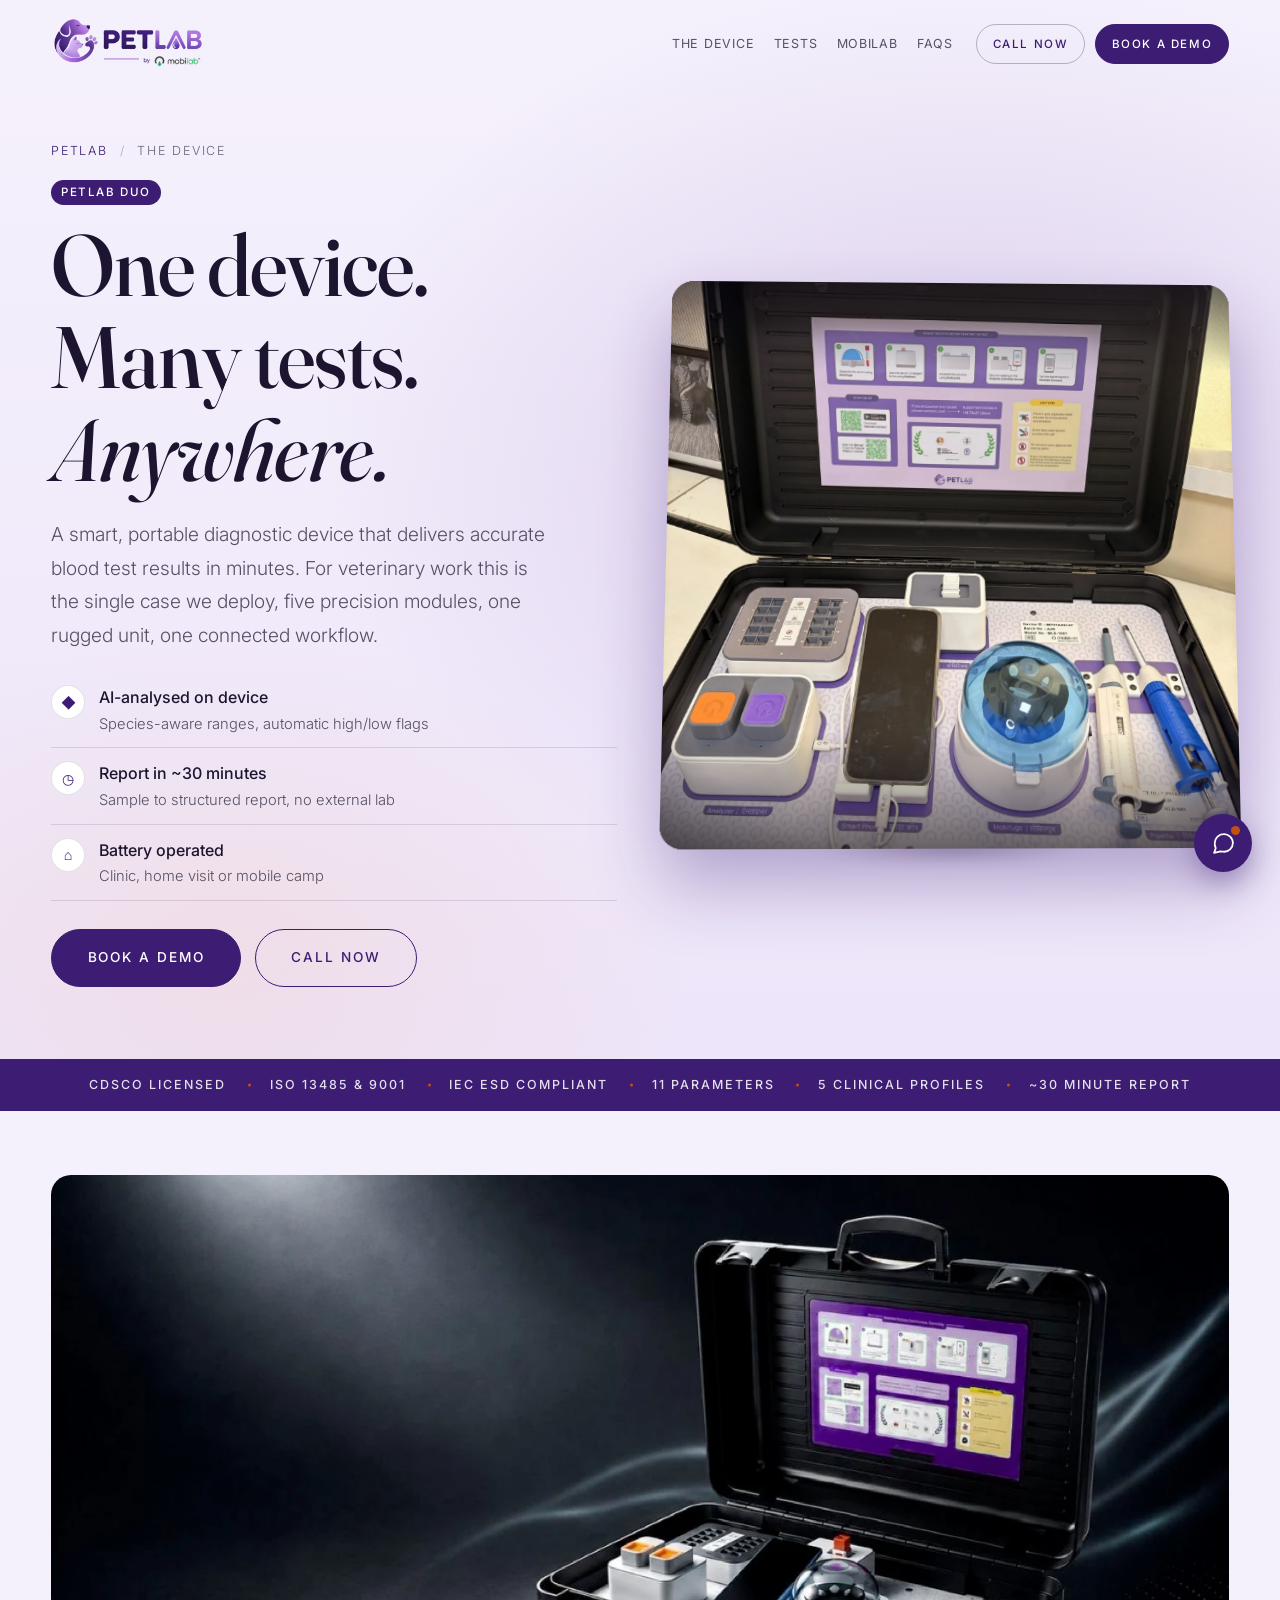
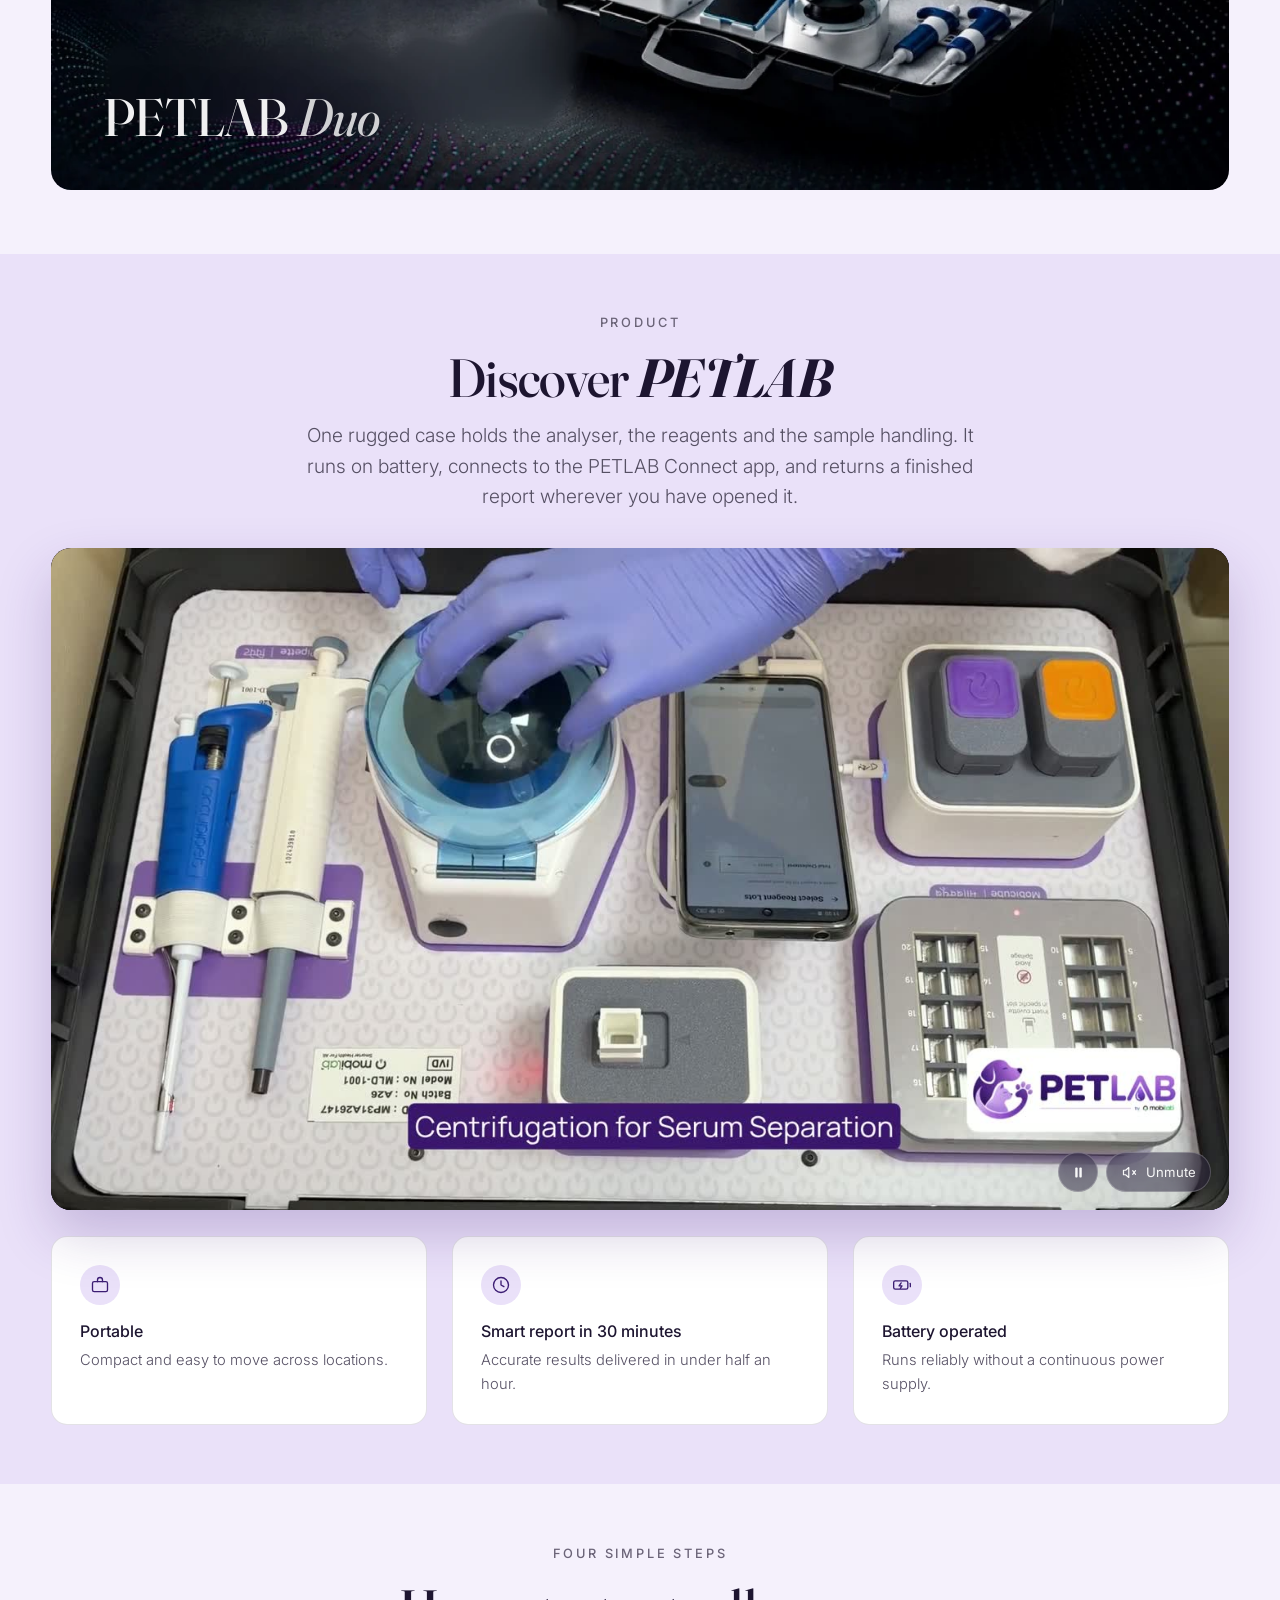
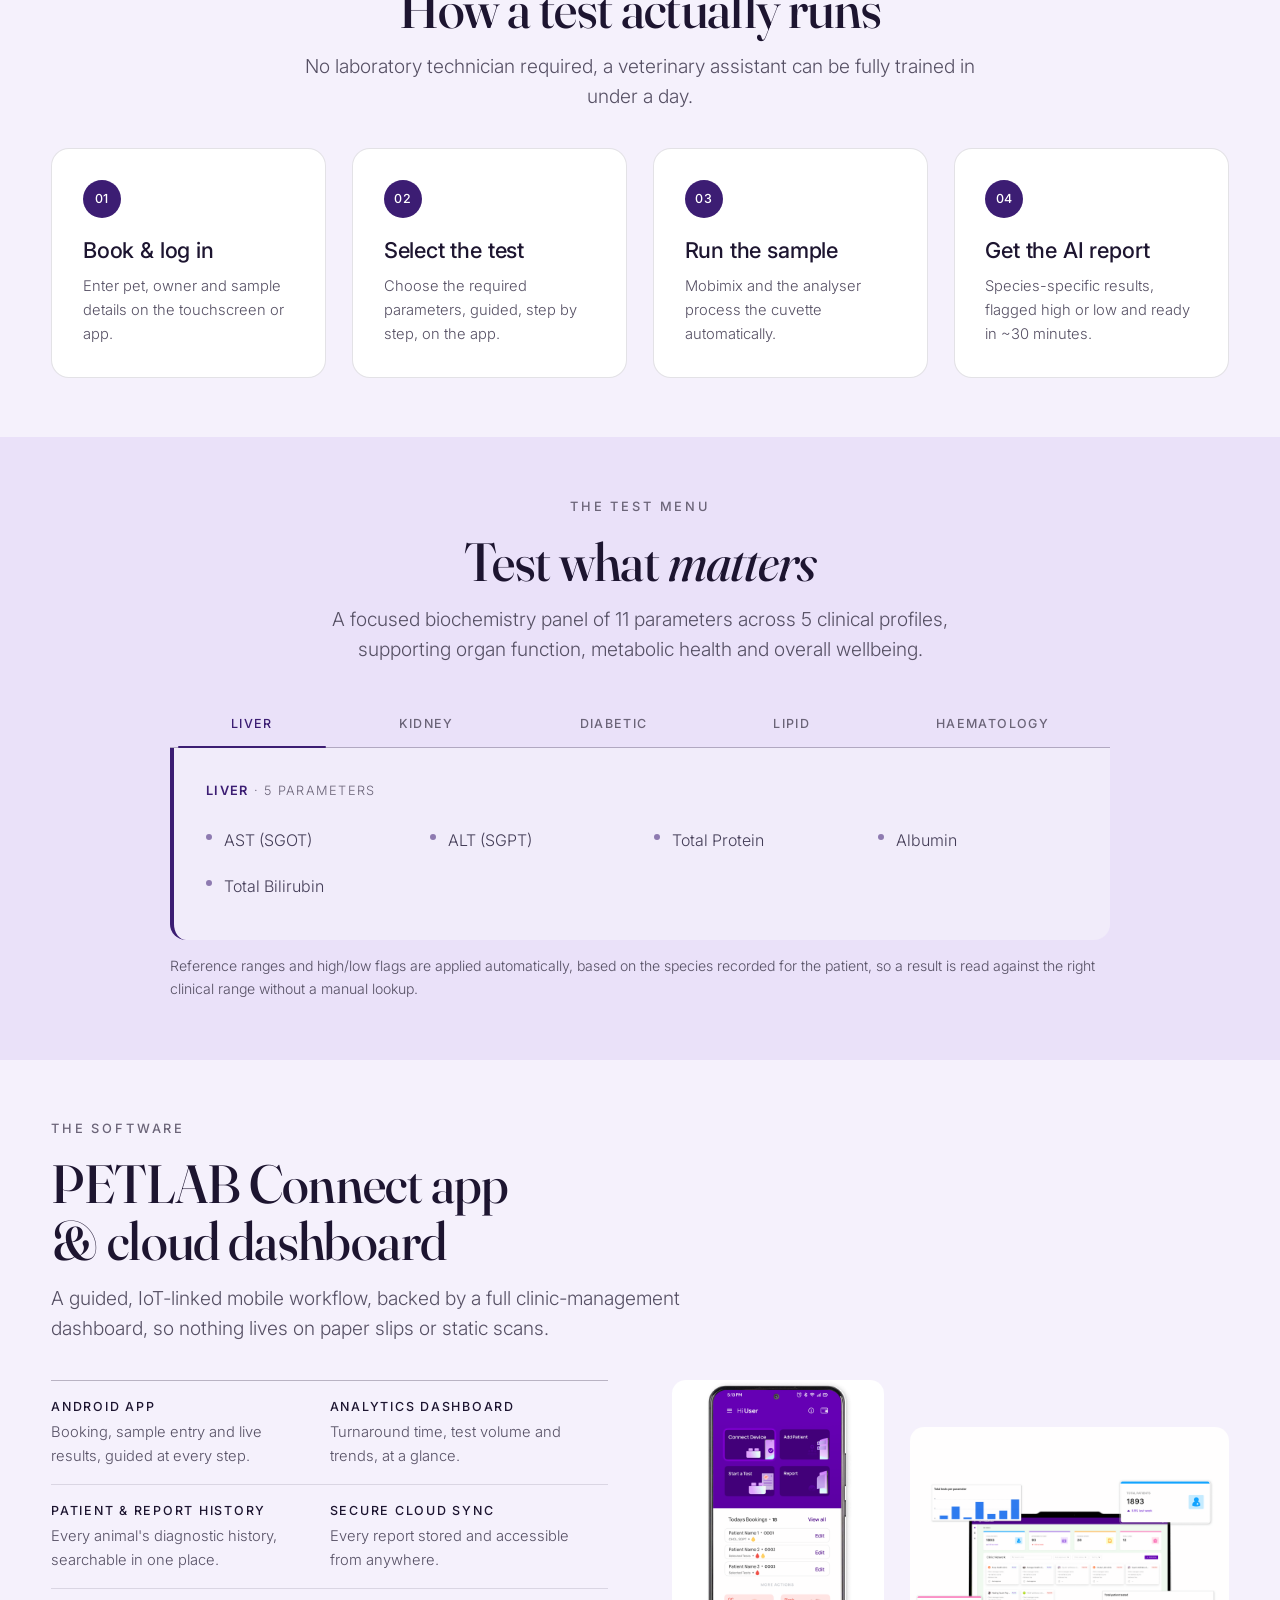
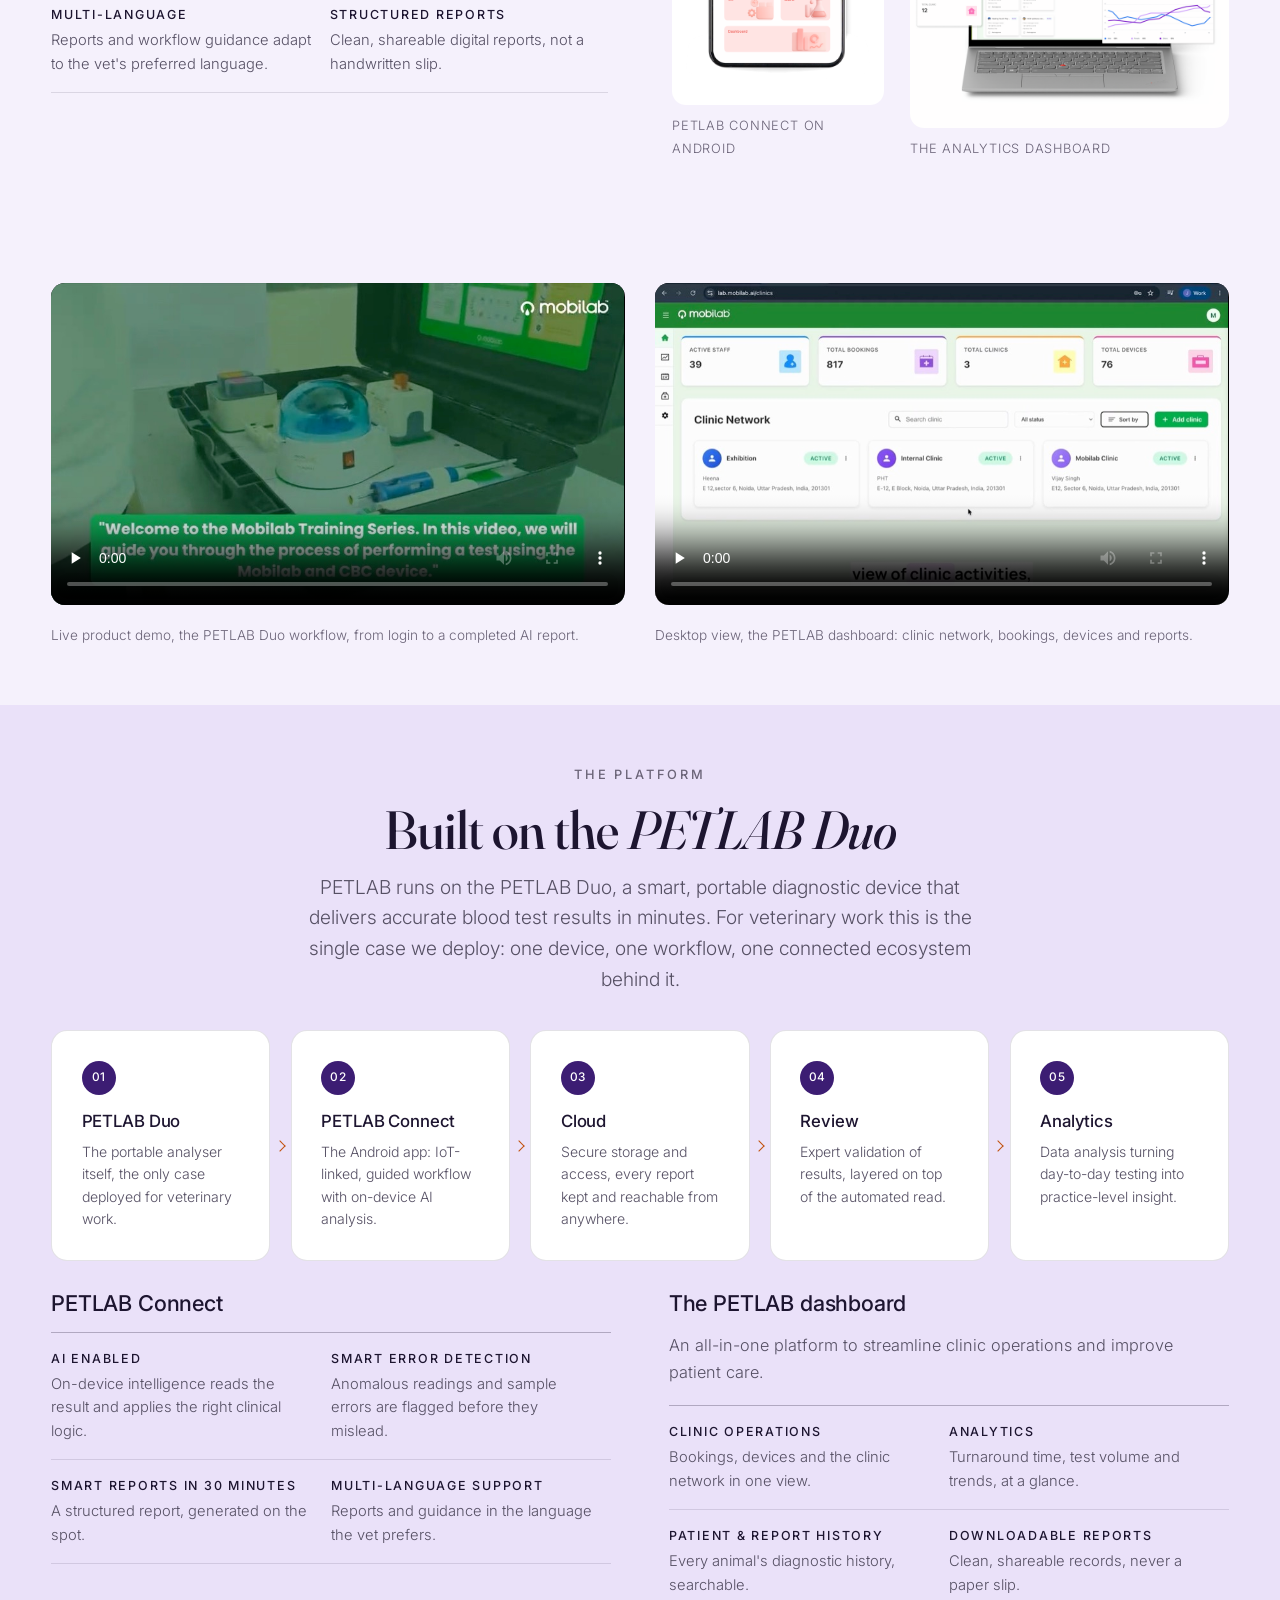
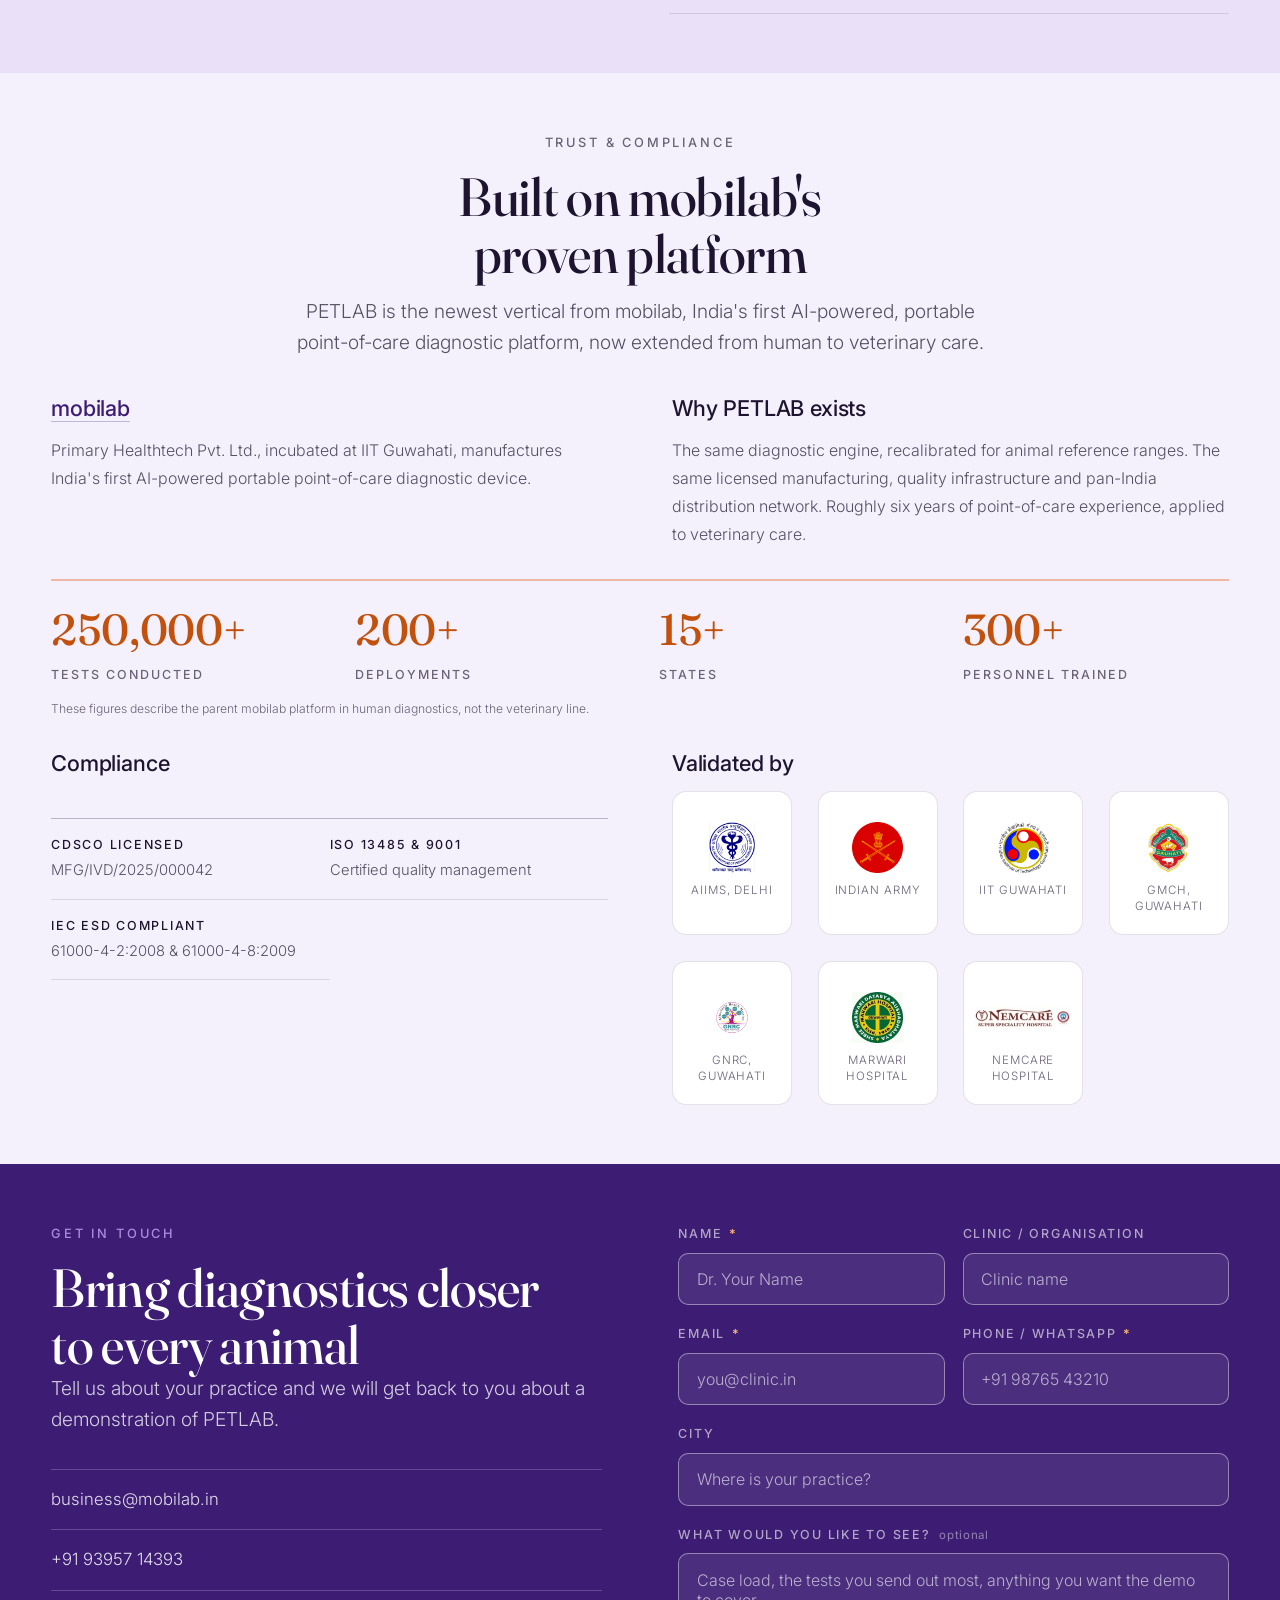
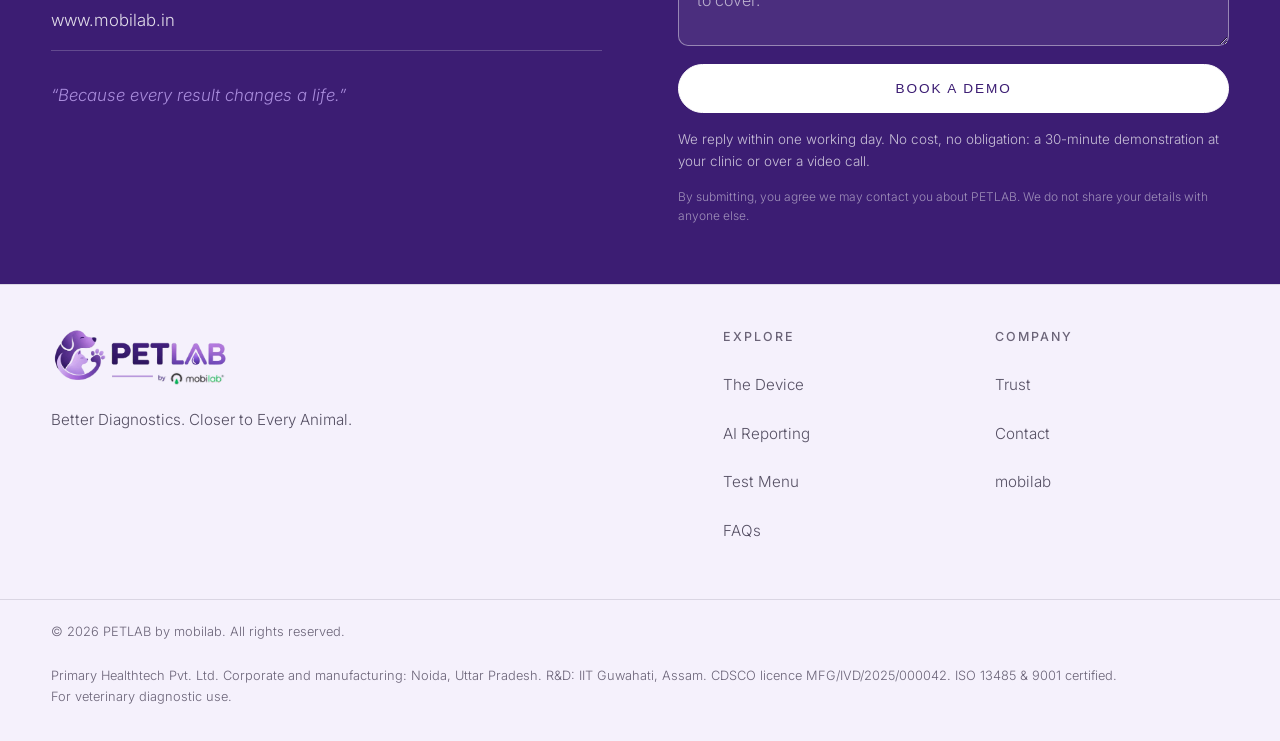
==== duo.html @ 975d547b "Set the brand name bold in display headings PETLAB now reads bold wherever it appears in an h1 or h2" ====
<!DOCTYPE html>
<html lang="en">
<head>
<meta charset="UTF-8">
<meta name="viewport" content="width=device-width, initial-scale=1.0">
<title>PETLAB Duo | One device. Many tests. Anywhere. | PETLAB</title>
<meta name="description" content="The PETLAB Duo: the portable analyser behind PETLAB. Five precision modules in one rugged case, AI-analysed reports in ~30 minutes, 11 veterinary parameters across 5 clinical profiles.">
<meta name="theme-color" content="#F5F1FC">
<link rel="canonical" href="https://petlab.in/duo.html">

<!-- icons -->
<link rel="icon" href="assets/brand/favicon-32.png" sizes="32x32" type="image/png">
<link rel="apple-touch-icon" href="assets/brand/apple-touch-icon.png">

<!-- social share -->
<meta property="og:type" content="product">
<meta property="og:site_name" content="PETLAB by mobilab">
<meta property="og:url" content="https://petlab.in/duo.html">
<meta property="og:title" content="PETLAB Duo: one device, many tests, anywhere">
<meta property="og:description" content="The portable analyser behind PETLAB. Five precision modules in one rugged case, AI-analysed reports in ~30 minutes, 11 veterinary parameters across 5 clinical profiles.">
<meta property="og:image" content="https://petlab.in/assets/brand/og-cover.jpg">
<meta property="og:image:width" content="1200">
<meta property="og:image:height" content="630">
<meta property="og:image:alt" content="The PETLAB Duo portable veterinary blood analyser, open in its rugged case.">
<meta property="og:locale" content="en_IN">
<meta name="twitter:card" content="summary_large_image">
<meta name="twitter:title" content="PETLAB Duo: one device, many tests, anywhere">
<meta name="twitter:description" content="Five precision modules in one rugged case. AI-analysed veterinary reports in ~30 minutes, wherever the animal is.">
<meta name="twitter:image" content="https://petlab.in/assets/brand/og-cover.jpg">

<link rel="preconnect" href="https://fonts.googleapis.com">
<link rel="preconnect" href="https://fonts.gstatic.com" crossorigin>
<link href="https://fonts.googleapis.com/css2?family=Fraunces:ital,opsz,wght@0,9..144,400..700;1,9..144,400..700&family=Inter:wght@300;400;500&display=swap" rel="stylesheet">
<link rel="stylesheet" href="styles.css">
<script>document.documentElement.className+=' js';</script>
<script type="application/ld+json">
{
 "@context": "https://schema.org",
 "@graph": [
  {
   "@type": "Organization",
   "@id": "https://mobilab.in/#org",
   "name": "mobilab",
   "legalName": "Primary Healthtech Pvt. Ltd.",
   "url": "https://mobilab.in",
   "logo": "https://petlab.in/assets/brand/petlab-lockup-full.png",
   "email": "business@mobilab.in",
   "telephone": "+91-93957-14393",
   "address": {
    "@type": "PostalAddress",
    "addressLocality": "Noida",
    "addressRegion": "Uttar Pradesh",
    "addressCountry": "IN"
   },
   "contactPoint": [
    {
     "@type": "ContactPoint",
     "telephone": "+91-93957-14393",
     "email": "business@mobilab.in",
     "contactType": "sales",
     "areaServed": "IN",
     "availableLanguage": [
      "en",
      "hi"
     ]
    }
   ]
  },
  {
   "@type": "Brand",
   "@id": "https://petlab.in/#brand",
   "name": "PETLAB",
   "parentOrganization": {
    "@id": "https://mobilab.in/#org"
   }
  },
  {
   "@type": "Product",
   "@id": "https://petlab.in/duo.html#product",
   "name": "PETLAB Duo: portable veterinary blood analyser",
   "brand": {
    "@id": "https://petlab.in/#brand"
   },
   "manufacturer": {
    "@id": "https://mobilab.in/#org"
   },
   "image": "https://petlab.in/assets/brand/og-cover.jpg",
   "url": "https://petlab.in/duo.html",
   "category": "Veterinary diagnostic equipment",
   "description": "An AI-powered portable point-of-care blood analyser for veterinary practice. 11 parameters across 5 clinical profiles, with species-aware reference ranges and an AI-analysed report in about 30 minutes.",
   "audience": {
    "@type": "Audience",
    "audienceType": "Veterinarians and veterinary clinics"
   },
   "additionalProperty": [
    {
     "@type": "PropertyValue",
     "name": "Turnaround time",
     "value": "~30 minutes"
    },
    {
     "@type": "PropertyValue",
     "name": "Parameters",
     "value": "11 across 5 clinical profiles"
    },
    {
     "@type": "PropertyValue",
     "name": "Regulatory",
     "value": "CDSCO licensed MFG/IVD/2025/000042; ISO 13485 & 9001"
    }
   ],
   "offers": {
    "@type": "Offer",
    "availability": "https://schema.org/InStock",
    "areaServed": "IN",
    "priceCurrency": "INR",
    "url": "https://petlab.in/duo.html#contact",
    "seller": {
     "@id": "https://mobilab.in/#org"
    }
   }
  },
  {
   "@type": "BreadcrumbList",
   "itemListElement": [
    {
     "@type": "ListItem",
     "position": 1,
     "name": "PETLAB",
     "item": "https://petlab.in/"
    },
    {
     "@type": "ListItem",
     "position": 2,
     "name": "The Device",
     "item": "https://petlab.in/duo.html"
    }
   ]
  }
 ]
}
</script>
</head>
<body>
<a class="skip" href="#top">Skip to content</a>

<header class="nav" id="nav">
  <div class="nav__inner">
    <a href="index.html" class="nav__brand" aria-label="PETLAB home">
      <picture><source srcset="assets/brand/petlab-lockup.webp" type="image/webp"><img src="assets/brand/petlab-lockup.png" alt="PETLAB, by mobilab" width="512" height="175"></picture>
    </a>
    <nav class="nav__links" id="navLinks" aria-label="Primary">
      <a href="duo.html">The Device</a>
      <a href="index.html#menu">Tests</a>
      <a href="index.html#mobilab">mobilab</a>
      <a href="index.html#faq">FAQs</a>
    </nav>
    <div class="nav__cta">
      <a href="tel:+919395714393" class="btn btn--ghost btn--sm nav__call" aria-label="Call PETLAB on +91 93957 14393">
        <svg class="nav__callIco" viewBox="0 0 24 24" fill="none" stroke="currentColor" stroke-width="1.8" stroke-linecap="round" stroke-linejoin="round" aria-hidden="true"><path d="M6.6 3h3l1.5 4-2 1.5a12 12 0 0 0 5.4 5.4l1.5-2 4 1.5v3a2 2 0 0 1-2.2 2A17 17 0 0 1 4.6 5.2 2 2 0 0 1 6.6 3Z"/></svg>
        <span class="nav__callTxt">Call now</span>
      </a>
      <a href="#contact" class="btn btn--sm">Book a demo</a>
    </div>
    <button class="nav__toggle" id="navToggle" aria-label="Menu" aria-expanded="false" aria-controls="navLinks">
      <span></span><span></span>
    </button>
  </div>
</header>

<main id="top">

<!-- ═══════════ PRODUCT HERO ═══════════ -->
<section class="hero hero--product">
  <div class="hero__inner hero__split">
    <div class="hero__copy">
      <p class="crumb reveal"><a href="index.html">PETLAB</a> <span>/</span> The device</p>
      <p class="label reveal" data-d="1"><span class="pill-ai">PETLAB Duo</span></p>
      <h1 class="reveal" data-d="1">One device. Many tests. <em>Anywhere.</em></h1>
      <p class="hero__lead reveal" data-d="2">
        A smart, portable diagnostic device that delivers accurate blood test results in minutes.
        For veterinary work this is the single case we deploy, five precision modules, one
        rugged unit, one connected workflow.
      </p>
      <ul class="usp reveal" data-d="3">
        <li><span class="usp__ico" aria-hidden="true">◆</span><span class="usp__txt"><strong>AI-analysed on device</strong>Species-aware ranges, automatic high/low flags</span></li>
        <li><span class="usp__ico" aria-hidden="true">◷</span><span class="usp__txt"><strong>Report in ~30 minutes</strong>Sample to structured report, no external lab</span></li>
        <li><span class="usp__ico" aria-hidden="true">⌂</span><span class="usp__txt"><strong>Battery operated</strong>Clinic, home visit or mobile camp</span></li>
      </ul>
      <div class="hero__actions reveal" data-d="4">
        <a href="#contact" class="btn">Book a demo</a>
        <a href="tel:+919395714393" class="btn btn--line">Call now</a>
      </div>
    </div>

    <div class="hero__visual reveal" data-d="2" id="heroStage">
      <div class="hero__scene" id="heroScene">
        <span class="hero__halo" aria-hidden="true"></span>
        <div class="hero__theatre">
          <picture>
            <source srcset="assets/device/hero-kit.webp" type="image/webp">
            <img src="assets/device/hero-kit.jpg" width="1600" height="1600" fetchpriority="high" decoding="async"
                 alt="The PETLAB Duo case open on a bench, its lid showing the five test steps and its tray holding the analyser, Mobimix, smartphone, Mobifuge and pipettes.">
          </picture>
          <span class="hero__vignette" aria-hidden="true"></span>
        </div>
        <span class="hero__shadow" aria-hidden="true"></span>
      </div>
    </div>
  </div>
</section>

<section class="ribbon">
  <div class="wrap ribbon__inner">
    <span>CDSCO Licensed</span><span>ISO 13485 &amp; 9001</span><span>IEC ESD Compliant</span>
    <span>11 parameters</span><span>5 clinical profiles</span><span>~30 minute report</span>
  </div>
</section>

<section class="section shot">
  <div class="wrap">
    <figure class="shot__fig reveal">
      <picture><source srcset="assets/device/duo-hero.webp" type="image/webp"><img src="assets/device/duo-hero.jpg" loading="lazy" decoding="async" alt="The PETLAB Duo case open, showing its modules and on-device screen." width="1400" height="731"></picture>
      <figcaption class="shot__name">PETLAB <em>Duo</em></figcaption>
    </figure>
  </div>
</section>

<!-- ═══════════ 5 · THE KIT IN 3D ═══════════ -->
<!-- ═══════════ 7 · PRODUCT ═══════════ -->
<section class="section kit" id="inside">
  <div class="wrap">
    <header class="head reveal">
      <p class="label">Product</p>
      <h2>Discover <em><strong>PETLAB</strong></em></h2>
      <p class="lead">One rugged case holds the analyser, the reagents and the sample handling.
        It runs on battery, connects to the PETLAB Connect app, and returns a
        finished report wherever you have opened it.</p>
    </header>

    <!-- The film runs muted on its own once it scrolls into view, the way a
         product page ought to: no click to start, no sound without asking.
         Without JS the browser still honours autoplay/muted/loop, and a
         browser with no <video> at all falls back to the still it replaced. -->
    <figure class="prod prod--film reveal" data-film>
      <video class="prod__video"
             poster="assets/video/poster-demo.jpg"
             width="1920" height="1080"
             muted autoplay loop playsinline preload="none"
             aria-label="Film: the PETLAB Duo in use, from drawing a sample to a finished AI report.">
        <source src="assets/video/petlab-demo.mp4" type="video/mp4">
        <!-- only ever seen by a browser with no <video> at all: the still it replaced -->
        <img src="assets/device/duo-hero.jpg" loading="lazy" decoding="async"
             alt="PETLAB portable AI diagnostic device, an open suitcase-style platform for point-of-care blood testing"
             width="1400" height="731">
      </video>

      <div class="prod__controls">
        <button type="button" class="prod__ctl" data-film-play aria-label="Pause film">
          <svg class="prod__ico prod__ico--pause" viewBox="0 0 24 24" fill="currentColor" aria-hidden="true"><rect x="7.4" y="5" width="3.4" height="14" rx="1.2"/><rect x="13.2" y="5" width="3.4" height="14" rx="1.2"/></svg>
          <svg class="prod__ico prod__ico--play" viewBox="0 0 24 24" fill="currentColor" aria-hidden="true"><path d="M8.4 5.1v13.8L19 12z"/></svg>
        </button>
        <button type="button" class="prod__ctl prod__ctl--sound" data-film-sound aria-pressed="false">
          <svg class="prod__ico prod__ico--muted" viewBox="0 0 24 24" fill="none" stroke="currentColor" stroke-width="1.7" stroke-linecap="round" stroke-linejoin="round" aria-hidden="true"><path d="M11 5 6.5 8.8H3.5v6.4h3L11 19z"/><path d="m16.5 9.5 4 5"/><path d="m20.5 9.5-4 5"/></svg>
          <svg class="prod__ico prod__ico--loud" viewBox="0 0 24 24" fill="none" stroke="currentColor" stroke-width="1.7" stroke-linecap="round" stroke-linejoin="round" aria-hidden="true"><path d="M11 5 6.5 8.8H3.5v6.4h3L11 19z"/><path d="M15 9.2a3.8 3.8 0 0 1 0 5.6"/><path d="M17.8 6.5a7.6 7.6 0 0 1 0 11"/></svg>
          <span class="prod__ctl-txt">Unmute</span>
        </button>
      </div>
    </figure>

    <ul class="feats reveal">
      <li>
        <span class="feats__ico" aria-hidden="true">
          <svg viewBox="0 0 24 24" fill="none" stroke="currentColor" stroke-width="1.6" stroke-linecap="round" stroke-linejoin="round"><rect x="3" y="8" width="18" height="12" rx="2"/><path d="M9 8V6a3 3 0 0 1 6 0v2"/></svg>
        </span>
        <strong>Portable</strong>Compact and easy to move across locations.
      </li>
      <li>
        <span class="feats__ico" aria-hidden="true">
          <svg viewBox="0 0 24 24" fill="none" stroke="currentColor" stroke-width="1.6" stroke-linecap="round" stroke-linejoin="round"><circle cx="12" cy="12" r="9"/><path d="M12 7v5l3.5 2"/></svg>
        </span>
        <strong>Smart report in 30 minutes</strong>Accurate results delivered in under half an hour.
      </li>
      <li>
        <span class="feats__ico" aria-hidden="true">
          <svg viewBox="0 0 24 24" fill="none" stroke="currentColor" stroke-width="1.6" stroke-linecap="round" stroke-linejoin="round"><rect x="2" y="7" width="17" height="10" rx="2"/><path d="M22 10v4"/><path d="M11 9.5 8.5 13H12l-2 3"/></svg>
        </span>
        <strong>Battery operated</strong>Runs reliably without a continuous power supply.
      </li>
    </ul>

  </div>
</section>

<!-- ═══════════ 6 · HOW IT WORKS ═══════════ -->
<section class="section steps">
  <div class="wrap">
    <header class="head reveal">
      <p class="label">Four simple steps</p>
      <h2>How a test actually runs</h2>
      <p class="lead">No laboratory technician required, a veterinary assistant can be fully
        trained in under a day.</p>
    </header>
    <ol class="steps__grid">
      <li class="reveal"><span>01</span><h3>Book &amp; log in</h3><p>Enter pet, owner and sample details on the touchscreen or app.</p></li>
      <li class="reveal" data-d="1"><span>02</span><h3>Select the test</h3><p>Choose the required parameters, guided, step by step, on the app.</p></li>
      <li class="reveal" data-d="2"><span>03</span><h3>Run the sample</h3><p>Mobimix and the analyser process the cuvette automatically.</p></li>
      <li class="reveal" data-d="3"><span>04</span><h3>Get the AI report</h3><p>Species-specific results, flagged high or low and ready in ~30 minutes.</p></li>
    </ol>
  </div>
</section>

<!-- ═══════════ 7 · TEST MENU ═══════════ -->
<!-- ═══════════ 7 · TEST MENU ═══════════ -->
<section class="section menu" id="menu">
  <div class="wrap">
    <header class="head reveal">
      <p class="label">The Test Menu</p>
      <h2>Test what <em>matters</em></h2>
      <p class="lead">A focused biochemistry panel of 11 parameters across 5 clinical profiles,
        supporting organ function, metabolic health and overall wellbeing.</p>
    </header>

    <div class="tabs reveal" id="menuTabs">
      <div class="tabs__bar" role="tablist" aria-label="Clinical profiles">
        <button role="tab" id="tab-liver" aria-controls="pane-liver" aria-selected="true" tabindex="0" style="--pc:#3C1D73">Liver</button>
        <button role="tab" id="tab-kidney" aria-controls="pane-kidney" aria-selected="false" tabindex="-1" style="--pc:#1F6FD0">Kidney</button>
        <button role="tab" id="tab-diabetic" aria-controls="pane-diabetic" aria-selected="false" tabindex="-1" style="--pc:#2FAE60">Diabetic</button>
        <button role="tab" id="tab-lipid" aria-controls="pane-lipid" aria-selected="false" tabindex="-1" style="--pc:#E8631A">Lipid</button>
        <button role="tab" id="tab-haem" aria-controls="pane-haem" aria-selected="false" tabindex="-1" style="--pc:#D89000">Haematology</button>
      </div>
      <div class="tabs__pane" role="tabpanel" id="pane-liver" aria-labelledby="tab-liver" style="--pc:#3C1D73;--pt:#F1ECFA">
        <p class="tabs__count"><strong>Liver</strong> · 5 parameters</p>
        <ul><li>AST (SGOT)</li><li>ALT (SGPT)</li><li>Total Protein</li><li>Albumin</li><li>Total Bilirubin</li></ul>
      </div>
      <div class="tabs__pane" role="tabpanel" id="pane-kidney" aria-labelledby="tab-kidney" style="--pc:#1F6FD0;--pt:#EDF3FC" hidden>
        <p class="tabs__count"><strong>Kidney</strong> · 2 parameters</p>
        <ul><li>Urea</li><li>Creatinine</li></ul>
      </div>
      <div class="tabs__pane" role="tabpanel" id="pane-diabetic" aria-labelledby="tab-diabetic" style="--pc:#2FAE60;--pt:#ECF6EF" hidden>
        <p class="tabs__count"><strong>Diabetic</strong> · 1 parameter</p>
        <ul><li>Glucose</li></ul>
      </div>
      <div class="tabs__pane" role="tabpanel" id="pane-lipid" aria-labelledby="tab-lipid" style="--pc:#E8631A;--pt:#FCEFE7" hidden>
        <p class="tabs__count"><strong>Lipid</strong> · 2 parameters</p>
        <ul><li>Cholesterol</li><li>Triglyceride</li></ul>
      </div>
      <div class="tabs__pane" role="tabpanel" id="pane-haem" aria-labelledby="tab-haem" style="--pc:#D89000;--pt:#FCF5E5" hidden>
        <p class="tabs__count"><strong>Haematology</strong> · 1 parameter</p>
        <ul><li>Haemoglobin</li></ul>
      </div>
      <p class="tabs__foot">Reference ranges and high/low flags are applied automatically, based on
        the species recorded for the patient, so a result is read against the right clinical range
        without a manual lookup.</p>
    </div>

  </div>
</section>

<!-- ═══════════ 8 · SOFTWARE ═══════════ -->
<section class="section soft">
  <div class="wrap">
    <header class="head head--left reveal">
      <p class="label">The Software</p>
      <h2>PETLAB Connect app <span class="brk"></span>&amp; cloud dashboard</h2>
      <p class="lead">A guided, IoT-linked mobile workflow, backed by a full clinic-management
        dashboard, so nothing lives on paper slips or static scans.</p>
    </header>
    <div class="soft__grid">
      <ul class="modules reveal">
        <li><span>Android app</span>Booking, sample entry and live results, guided at every step.</li>
        <li><span>Analytics dashboard</span>Turnaround time, test volume and trends, at a glance.</li>
        <li><span>Patient &amp; report history</span>Every animal's diagnostic history, searchable in one place.</li>
        <li><span>Secure cloud sync</span>Every report stored and accessible from anywhere.</li>
        <li><span>Multi-language</span>Reports and workflow guidance adapt to the vet's preferred language.</li>
        <li><span>Structured reports</span>Clean, shareable digital reports, not a handwritten slip.</li>
      </ul>
      <div class="soft__shots reveal" data-d="1">
        <figure><picture><source srcset="assets/software/mobilab-app.webp" type="image/webp"><img src="assets/software/mobilab-app.png" loading="lazy" decoding="async" alt="The PETLAB Connect Android app, connect device, add patient, start a test, report." width="900" height="1378"></picture><figcaption>PETLAB Connect on Android</figcaption></figure>
        <figure><picture><source srcset="assets/software/mobilab-dashboard.webp" type="image/webp"><img src="assets/software/mobilab-dashboard.png" loading="lazy" decoding="async" alt="The PETLAB analytics dashboard on a laptop, with total tests per parameter, patient totals and clinic network." width="1600" height="1508"></picture><figcaption>The analytics dashboard</figcaption></figure>
      </div>
      <div class="soft__vids reveal" data-d="1">
        <figure><video src="assets/video/demo-device.mp4" controls preload="none" playsinline aria-label="Film: the PETLAB Duo workflow, from login to a completed AI report." poster="assets/video/poster-device.jpg"></video><figcaption>Live product demo, the PETLAB Duo workflow, from login to a completed AI report.</figcaption></figure>
        <figure><video src="assets/video/demo-dashboard.mp4" controls preload="none" playsinline aria-label="Film: the PETLAB dashboard showing clinics, bookings, devices and reports." poster="assets/video/poster-dashboard.jpg"></video><figcaption>Desktop view, the PETLAB dashboard: clinic network, bookings, devices and reports.</figcaption></figure>
      </div>
    </div>
  </div>
</section>

<!-- ═══════════ · THE PETLAB DUO ECOSYSTEM ═══════════ -->
<section class="section duo-eco" id="duo">
  <div class="wrap">
    <header class="head reveal">
      <p class="label">The platform</p>
      <h2>Built on the <em>PETLAB Duo</em></h2>
      <p class="lead">PETLAB runs on the PETLAB Duo, a smart, portable diagnostic device that
        delivers accurate blood test results in minutes. For veterinary work this is the single
        case we deploy: one device, one workflow, one connected ecosystem behind it.</p>
    </header>

    <ol class="eco reveal">
      <li><span class="eco__n">01</span><h3>PETLAB Duo</h3><p>The portable analyser itself, the only case deployed for veterinary work.</p></li>
      <li><span class="eco__n">02</span><h3>PETLAB Connect</h3><p>The Android app: IoT-linked, guided workflow with on-device AI analysis.</p></li>
      <li><span class="eco__n">03</span><h3>Cloud</h3><p>Secure storage and access, every report kept and reachable from anywhere.</p></li>
      <li><span class="eco__n">04</span><h3>Review</h3><p>Expert validation of results, layered on top of the automated read.</p></li>
      <li><span class="eco__n">05</span><h3>Analytics</h3><p>Data analysis turning day-to-day testing into practice-level insight.</p></li>
    </ol>

    <div class="eco__split">
      <div class="reveal">
        <h3>PETLAB Connect</h3>
        <ul class="modules">
          <li><span>AI enabled</span>On-device intelligence reads the result and applies the right clinical logic.</li>
          <li><span>Smart error detection</span>Anomalous readings and sample errors are flagged before they mislead.</li>
          <li><span>Smart reports in 30 minutes</span>A structured report, generated on the spot.</li>
          <li><span>Multi-language support</span>Reports and guidance in the language the vet prefers.</li>
        </ul>
      </div>
      <div class="reveal" data-d="1">
        <h3>The PETLAB dashboard</h3>
        <p class="eco__lede">An all-in-one platform to streamline clinic operations and improve
          patient care.</p>
        <ul class="modules">
          <li><span>Clinic operations</span>Bookings, devices and the clinic network in one view.</li>
          <li><span>Analytics</span>Turnaround time, test volume and trends, at a glance.</li>
          <li><span>Patient &amp; report history</span>Every animal's diagnostic history, searchable.</li>
          <li><span>Downloadable reports</span>Clean, shareable records, never a paper slip.</li>
        </ul>
      </div>
    </div>

  </div>
</section>

<!-- ═══════════ 10 · TRUST ═══════════ -->
<section class="section trust" id="trust">
  <div class="wrap">
    <header class="head reveal">
      <p class="label">Trust &amp; compliance</p>
      <h2>Built on mobilab's <span class="brk"></span>proven platform</h2>
      <p class="lead">PETLAB is the newest vertical from mobilab, India's first AI-powered,
        portable point-of-care diagnostic platform, now extended from human to veterinary care.</p>
    </header>

    <div class="trust__cols reveal">
      <div><h3><a href="https://mobilab.in" target="_blank" rel="noopener">mobilab</a></h3><p>Primary Healthtech Pvt. Ltd., incubated at IIT Guwahati, manufactures India's first AI-powered portable point-of-care diagnostic device.</p></div>
      <div><h3>Why PETLAB exists</h3><p>The same diagnostic engine, recalibrated for animal reference ranges. The same licensed manufacturing, quality infrastructure and pan-India distribution network. Roughly six years of point-of-care experience, applied to veterinary care.</p></div>
    </div>

    <div class="trust__figures reveal">
      <div><strong>250,000+</strong><span>Tests conducted</span></div>
      <div><strong>200+</strong><span>Deployments</span></div>
      <div><strong>15+</strong><span>States</span></div>
      <div><strong>300+</strong><span>Personnel trained</span></div>
    </div>
    <p class="note reveal">These figures describe the parent mobilab platform in human
      diagnostics, not the veterinary line.</p>

    <div class="trust__cols reveal" style="margin-top:clamp(48px,6vw,80px)">
      <div>
        <h3>Compliance</h3>
        <ul class="modules">
          <li><span>CDSCO licensed</span>MFG/IVD/2025/000042</li>
          <li><span>ISO 13485 &amp; 9001</span>Certified quality management</li>
          <li><span>IEC ESD compliant</span>61000-4-2:2008 &amp; 61000-4-8:2009</li>
        </ul>
      </div>
      <div>
        <h3>Validated by</h3>
        <ul class="logos">
          <li><picture><source srcset="assets/partners/logo-aiims.webp" type="image/webp"><img src="assets/partners/logo-aiims.png" alt="AIIMS Delhi" width="161" height="180" loading="lazy" decoding="async"></picture><span>AIIMS, Delhi</span></li>
          <li><picture><source srcset="assets/partners/logo-army.webp" type="image/webp"><img src="assets/partners/logo-army.png" alt="Indian Army" width="180" height="180" loading="lazy" decoding="async"></picture><span>Indian Army</span></li>
          <li><picture><source srcset="assets/partners/logo-iitg.webp" type="image/webp"><img src="assets/partners/logo-iitg.png" alt="IIT Guwahati" width="179" height="180" loading="lazy" decoding="async"></picture><span>IIT Guwahati</span></li>
          <li><picture><source srcset="assets/partners/logo-gmch.webp" type="image/webp"><img src="assets/partners/logo-gmch.png" alt="Gauhati Medical College and Hospital" width="180" height="180" loading="lazy" decoding="async"></picture><span>GMCH, Guwahati</span></li>
          <li><picture><source srcset="assets/partners/logo-gnrc.webp" type="image/webp"><img src="assets/partners/logo-gnrc.png" alt="GNRC Guwahati" width="180" height="180" loading="lazy" decoding="async"></picture><span>GNRC, Guwahati</span></li>
          <li><picture><source srcset="assets/partners/logo-marwari.webp" type="image/webp"><img src="assets/partners/logo-marwari.png" alt="Marwari Hospitals Guwahati" width="180" height="180" loading="lazy" decoding="async"></picture><span>Marwari Hospital</span></li>
          <li><picture><source srcset="assets/partners/logo-nemcare.webp" type="image/webp"><img src="assets/partners/logo-nemcare.png" alt="Nemcare Super Speciality Hospital" width="180" height="43" loading="lazy" decoding="async"></picture><span>Nemcare Hospital</span></li>
        </ul>
      </div>
    </div>
  </div>
</section>

<!-- ═══════════ 11 · CONTACT ═══════════ -->
<section class="section contact" id="contact">
  <div class="wrap contact__inner">
    <div class="reveal">
      <p class="label">Get in touch</p>
      <h2>Bring diagnostics closer <span class="brk"></span>to every animal</h2>
      <p class="lead">Tell us about your practice and we will get back to you about a
        demonstration of PETLAB.</p>
      <ul class="contact__list">
        <li><a href="mailto:business@mobilab.in">business@mobilab.in</a></li>
        <li><a href="tel:+919395714393">+91 93957 14393</a></li>
        <li><a href="https://mobilab.in" target="_blank" rel="noopener">www.mobilab.in</a></li>
      </ul>
      <p class="contact__quote">“Because every result changes a life.”</p>
    </div>
    <form class="form reveal" data-d="1" id="demoForm" novalidate>
      <div class="form__row">
        <label for="f-name">Name <span class="req" aria-hidden="true">*</span>
          <input id="f-name" type="text" name="name" autocomplete="name" placeholder="Dr. Your Name" required aria-required="true" aria-describedby="e-name">
          <span class="form__err" id="e-name"></span>
        </label>
        <label for="f-clinic">Clinic / organisation
          <input id="f-clinic" type="text" name="clinic" autocomplete="organization" placeholder="Clinic name">
        </label>
      </div>
      <div class="form__row">
        <label for="f-email">Email <span class="req" aria-hidden="true">*</span>
          <input id="f-email" type="email" name="email" inputmode="email" autocomplete="email" placeholder="you@clinic.in" required aria-required="true" aria-describedby="e-email">
          <span class="form__err" id="e-email"></span>
        </label>
        <label for="f-phone">Phone / WhatsApp <span class="req" aria-hidden="true">*</span>
          <input id="f-phone" type="tel" name="phone" inputmode="tel" autocomplete="tel" placeholder="+91 98765 43210" required aria-required="true" aria-describedby="e-phone">
          <span class="form__err" id="e-phone"></span>
        </label>
      </div>
      <label for="f-city">City
        <input id="f-city" type="text" name="city" autocomplete="address-level2" placeholder="Where is your practice?">
      </label>
      <label for="f-message">What would you like to see? <span class="opt">optional</span>
        <textarea id="f-message" name="message" rows="3" placeholder="Case load, the tests you send out most, anything you want the demo to cover."></textarea>
      </label>

      <!-- spam trap: off-screen, never shown to a human, never announced -->
      <div class="hp" aria-hidden="true"><label for="f-website">Website</label><input id="f-website" type="text" name="website" tabindex="-1" autocomplete="off"></div>

      <button type="submit" class="btn btn--block">Book a demo</button>
      <p class="form__promise">We reply within one working day. No cost, no obligation: a
        30-minute demonstration at your clinic or over a video call.</p>
      <p class="form__status" id="formStatus" role="status" aria-live="polite"></p>
      <p class="form__legal">By submitting, you agree we may contact you about PETLAB. We do not
        share your details with anyone else.</p>
    </form>
  </div>
</section>

</main>

<!-- ═══════════ FOOTER ═══════════ -->
<footer class="footer">
  <div class="wrap footer__inner">
    <div>
      <picture><source srcset="assets/brand/petlab-lockup.webp" type="image/webp"><img class="footer__logo" loading="lazy" decoding="async" src="assets/brand/petlab-lockup.png" alt="PETLAB, by mobilab" width="512" height="175"></picture>
      <p>Better Diagnostics. Closer to Every Animal.</p>
    </div>
    <nav class="footer__nav" aria-label="Footer">
      <div><h4>Explore</h4><a href="duo.html">The Device</a><a href="index.html#ai">AI Reporting</a><a href="#menu">Test Menu</a><a href="index.html#faq">FAQs</a></div>
      <div><h4>Company</h4><a href="#trust">Trust</a><a href="#contact">Contact</a><a href="https://mobilab.in" target="_blank" rel="noopener">mobilab</a></div>
    </nav>
  </div>
  <div class="wrap footer__bar">
    <p>&copy; <span id="year"></span> PETLAB by mobilab. All rights reserved.</p>
    <p>Primary Healthtech Pvt. Ltd. Corporate and manufacturing: Noida, Uttar Pradesh.
       R&amp;D: IIT Guwahati, Assam. CDSCO licence MFG/IVD/2025/000042.
       ISO 13485 &amp; 9001 certified. For veterinary diagnostic use.</p>
  </div>
</footer>


<!-- ═══════════ CHAT WIDGET (interface only · no backend yet) ═══════════ -->
<div class="chat" id="chat">
  <button class="chat__launcher" id="chatLauncher" aria-expanded="false" aria-controls="chatPanel"
          aria-label="Open the PETLAB assistant">
    <svg class="chat__icoOpen" viewBox="0 0 24 24" fill="none" stroke="currentColor" stroke-width="1.7" stroke-linecap="round" stroke-linejoin="round"><path d="M21 11.5a8.4 8.4 0 0 1-9 8.4 9.3 9.3 0 0 1-2.9-.4L3 21l1.6-4.6A8.3 8.3 0 0 1 3.6 11.5 8.4 8.4 0 0 1 12 3.1a8.4 8.4 0 0 1 9 8.4Z"/></svg>
    <svg class="chat__icoClose" viewBox="0 0 24 24" fill="none" stroke="currentColor" stroke-width="1.8" stroke-linecap="round"><path d="M6 6l12 12M18 6L6 18"/></svg>
    <span class="chat__ping" aria-hidden="true"></span>
  </button>

  <section class="chat__panel" id="chatPanel" role="dialog" aria-label="PETLAB assistant" hidden>
    <header class="chat__head">
      <picture><source srcset="assets/brand/petlab-mark.webp" type="image/webp"><img src="assets/brand/petlab-mark.png" loading="lazy" decoding="async" alt="" class="chat__avatar" width="512" height="485"></picture>
      <div>
        <strong>PETLAB Assistant</strong>
        <span><i class="chat__dot" aria-hidden="true"></i> Answers common questions</span>
      </div>
      <button class="chat__x" id="chatClose" aria-label="Close chat">
        <svg viewBox="0 0 24 24" fill="none" stroke="currentColor" stroke-width="1.8" stroke-linecap="round"><path d="M6 6l12 12M18 6L6 18"/></svg>
      </button>
    </header>

    <div class="chat__log" id="chatLog" aria-live="polite">
      <p class="chat__note">Preview interface. The assistant is not connected yet.</p>
    </div>

    <div class="chat__chips" id="chatChips">
      <button data-q="How fast is a report?">How fast is a report?</button>
      <button data-q="What tests can it run?">What tests can it run?</button>
      <button data-q="Where can it be used?">Where can it be used?</button>
      <button data-q="Is it approved?">Is it approved?</button>
      <button data-q="Book a demo">Book a demo</button>
    </div>

    <form class="chat__form" id="chatForm">
      <input id="chatInput" type="text" autocomplete="off" placeholder="Write a message…" aria-label="Write a message">
      <button type="submit" aria-label="Send">
        <svg viewBox="0 0 24 24" fill="none" stroke="currentColor" stroke-width="1.7" stroke-linecap="round" stroke-linejoin="round"><path d="M4 12h15M13 6l6 6-6 6"/></svg>
      </button>
    </form>

    <footer class="chat__foot">
      <a href="https://wa.me/919395714393" target="_blank" rel="noopener">
        <svg viewBox="0 0 24 24" fill="currentColor" aria-hidden="true"><path d="M12 2a10 10 0 0 0-8.6 15L2 22l5.2-1.4A10 10 0 1 0 12 2Zm5.7 14.2c-.2.7-1.2 1.3-1.9 1.4-.5.1-1.2.1-1.9-.1a12.6 12.6 0 0 1-6.9-6c-.5-.9-.8-1.9-.8-2.8 0-1 .5-1.8 1-2.1a1 1 0 0 1 .8-.2h.6c.2 0 .4 0 .6.5l.8 2c.1.2 0 .4-.1.5l-.4.5c-.1.2-.3.3-.1.6a9 9 0 0 0 4 3.5c.3.1.5.1.6-.1l.8-1c.2-.2.3-.2.6-.1l2 .9c.2.1.4.2.4.3v.9Z"/></svg>
        WhatsApp
      </a>
      <a href="tel:+919395714393">Call</a>
      <a href="mailto:business@mobilab.in">Email</a>
    </footer>
  </section>
</div>

<script src="app.js?v=3"></script>
</body>
</html>
---- styles.css ----
/* ════════════════════════════════════════════════════════════════
   PETLAB · vet-web-5.0
   Editorial-minimal in the manner of abelfragrance.com: warm cream
   ground, one sans family, generous whitespace, full-bleed imagery —
   carrying Petlab's purple ink and the deck's orange accent.
   ════════════════════════════════════════════════════════════════ */

:root{
  --cream:#F5F1FC;
  --cream-deep:#EAE1F9;
  --ink:#1D1530;          /* near-black purple */
  --ink-soft:#565064;
  --ink-faint:#6B6478;
  --purple:#3C1D73;
  --violet:#5B34A0;
  --lilac:#A98CDC;
  --orange:#C2510E;
  --rule:rgba(29,21,48,.12);
  --rule-strong:rgba(29,21,48,.28);

  --font:'Inter',-apple-system,BlinkMacSystemFont,'Segoe UI',Helvetica,Arial,sans-serif;
  --font-display:'Fraunces',Georgia,'Times New Roman',serif;

  --h1:clamp(2.7rem,6.8vw,5.6rem);
  --h2:clamp(2rem,4.2vw,3.4rem);
  --h3:clamp(1.15rem,1.7vw,1.4rem);
  --lead:clamp(1.1rem,1.5vw,1.35rem);
  --text:1.05rem;

  --pad:clamp(20px,4vw,72px);
  --wrap:1360px;
  --sec:clamp(90px,11vw,180px);
  --ease:cubic-bezier(.22,.61,.36,1);
}

*,*::before,*::after{box-sizing:border-box}
html{scroll-behavior:smooth;scroll-padding-top:90px}
body{
  margin:0;background:var(--cream);color:var(--ink);
  font-family:var(--font);font-size:var(--text);font-weight:300;line-height:1.75;
  -webkit-font-smoothing:antialiased;
}
h1,h2{font-family:var(--font-display);font-weight:480;line-height:1.06;letter-spacing:-.012em;margin:0;text-wrap:balance;font-variation-settings:"opsz" 100}
h1 em,h2 em{font-style:italic;font-weight:440}
h1 strong,h2 strong{font-weight:700;font-variation-settings:"opsz" 100}   /* the brand name, set bold in the display face */
h3,h4{font-family:var(--font);font-weight:500;line-height:1.3;letter-spacing:-.008em;margin:0;text-wrap:balance}
h1{font-size:var(--h1)}
h2{font-size:var(--h2)}
h3{font-size:var(--h3)}
p{margin:0 0 1.1em}
p:last-child{margin-bottom:0}
a{color:inherit;text-decoration:none}
img{display:block;max-width:100%;height:auto}
picture{display:contents}   /* the <img> stays the layout box, so no selector shifts */
ul,ol{margin:0;padding:0;list-style:none}
::selection{background:var(--violet);color:#fff}
:focus-visible{outline:2px solid var(--violet);outline-offset:3px;border-radius:2px}

.wrap{width:100%;max-width:calc(var(--wrap) + var(--pad)*2);margin-inline:auto;padding-inline:var(--pad)}
.section{padding-block:var(--sec)}

/* labels — small caps, wide tracking, the Abel signature */
.label{
  font-size:.8rem;font-weight:500;letter-spacing:.22em;text-transform:uppercase;
  color:var(--ink-faint);margin:0 0 26px;
}
.lead{font-size:var(--lead);line-height:1.6;color:var(--ink-soft);max-width:36em;font-weight:300}
.head{max-width:820px;margin:0 auto clamp(56px,7vw,110px);text-align:center}
.head .lead{margin-inline:auto;margin-top:26px}
.head--left{margin-inline:0;text-align:left}
.head--left .lead{margin-inline:0}
.note{
  font-size:.85rem;line-height:1.7;color:var(--ink-faint);
  border-left:2px solid var(--rule-strong);padding-left:16px;max-width:46em;
  margin-top:30px;
}

/* buttons — text-forward, capitalised, minimal */
.btn{
  display:inline-flex;align-items:center;justify-content:center;
  font-size:.85rem;font-weight:500;letter-spacing:.14em;text-transform:uppercase;
  color:#fff;background:var(--purple);
  padding:1.2em 2.6em;border:1px solid var(--purple);border-radius:999px;
  transition:background .3s var(--ease),color .3s var(--ease);
  cursor:pointer;
}
.btn:hover{background:var(--violet);border-color:var(--violet)}
.btn--line{background:transparent;color:var(--purple)}
.btn--line:hover{background:var(--purple);color:#fff}
.btn--sm{padding:.9em 1.8em;font-size:.78rem}
.btn--block{width:100%}

/* ═══ NAV ═══ */
.nav{
  position:fixed;inset:0 0 auto;z-index:60;
  padding-block:18px;
  transition:background .35s var(--ease),box-shadow .35s var(--ease),padding .35s var(--ease);
}
.nav.stuck{background:rgba(245,241,252,.92);backdrop-filter:blur(12px);padding-block:12px;box-shadow:0 1px 0 var(--rule)}
.nav__inner{
  max-width:calc(var(--wrap) + var(--pad)*2);margin-inline:auto;padding-inline:var(--pad);
  display:flex;align-items:center;gap:clamp(20px,3vw,48px);
}
.nav__brand{flex:none}
.nav__brand img{height:48px;width:auto}
.nav__links{display:flex;gap:clamp(18px,2.4vw,40px);margin-left:auto}
.nav__links a{
  font-size:.85rem;font-weight:400;letter-spacing:.08em;text-transform:uppercase;
  color:var(--ink-soft);padding-block:6px;border-bottom:1px solid transparent;
  transition:color .25s,border-color .25s;
}
.nav__links a:hover{color:var(--ink);border-bottom-color:var(--ink)}
.nav__toggle{display:none;flex-direction:column;gap:6px;width:40px;height:36px;align-items:center;justify-content:center;background:none;border:0;cursor:pointer}
.nav__toggle span{display:block;width:22px;height:1.5px;background:var(--ink)}

/* ═══ HERO — product-led, on the Petlab lavender ground ═══ */
.hero{
  position:relative;min-height:100svh;display:grid;grid-template-rows:1fr auto;align-items:center;
  overflow:hidden;isolation:isolate;
  background:
    radial-gradient(80% 70% at 76% 42%, rgba(122,76,173,.18), rgba(122,76,173,0) 64%),
    radial-gradient(60% 50% at 18% 90%, rgba(255,144,77,.10), rgba(255,144,77,0) 60%),
    linear-gradient(180deg, #F5F1FC 0%, #EDE5F9 100%);
}
.hero__split{
  display:grid;grid-template-columns:1.02fr 1fr;gap:clamp(32px,4.5vw,80px);
  align-items:center;
  max-width:calc(var(--wrap) + var(--pad)*2);margin-inline:auto;width:100%;
  padding:150px var(--pad) 70px;
}
.hero h1{max-width:12em}
.hero__lead{font-size:var(--lead);color:var(--ink-soft);max-width:26em;margin-top:30px}
.hero__points{margin-top:26px;max-width:30em}
.hero__points li{
  position:relative;padding:9px 0 9px 30px;font-size:.98rem;color:var(--ink-soft);
  border-bottom:1px solid var(--rule);
}
.hero__points li::before{
  content:"";position:absolute;left:0;top:13px;width:15px;height:15px;
  background:url("data:image/svg+xml,%3Csvg%20xmlns%3D%22http%3A%2F%2Fwww.w3.org%2F2000%2Fsvg%22%20viewBox%3D%220%200%2024%2024%22%20fill%3D%22%23E8631A%22%3E%3Cellipse%20cx%3D%224.6%22%20cy%3D%229.6%22%20rx%3D%222.5%22%20ry%3D%223.1%22%20transform%3D%22rotate%28-24%204.6%209.6%29%22%2F%3E%3Cellipse%20cx%3D%229.4%22%20cy%3D%225.6%22%20rx%3D%222.6%22%20ry%3D%223.3%22%20transform%3D%22rotate%28-8%209.4%205.6%29%22%2F%3E%3Cellipse%20cx%3D%2214.8%22%20cy%3D%225.6%22%20rx%3D%222.6%22%20ry%3D%223.3%22%20transform%3D%22rotate%288%2014.8%205.6%29%22%2F%3E%3Cellipse%20cx%3D%2219.5%22%20cy%3D%229.6%22%20rx%3D%222.5%22%20ry%3D%223.1%22%20transform%3D%22rotate%2824%2019.5%209.6%29%22%2F%3E%3Cpath%20d%3D%22M12%2010.2c-3.3%200-6.3%202.7-6.3%205.7%200%202%201.5%203.4%203.5%203.4%201%200%201.9-.4%202.8-.4s1.8.4%202.8.4c2%200%203.5-1.4%203.5-3.4%200-3-3-5.7-6.3-5.7z%22%2F%3E%3C%2Fsvg%3E") center/contain no-repeat;
  transform:rotate(-14deg);
}
.hero__points li:nth-child(2)::before{transform:rotate(12deg);top:15px}
.hero__actions{display:flex;flex-wrap:wrap;align-items:center;gap:14px;margin-top:38px}
.hero__call{
  font-size:.85rem;font-weight:500;letter-spacing:.14em;text-transform:uppercase;
  color:var(--purple);padding-bottom:4px;
  border-bottom:1px solid var(--rule-strong);
  transition:border-color .3s var(--ease);
}
.hero__call:hover{border-bottom-color:var(--purple)}
.btn+.hero__call{margin-left:10px}

.hero__proof{
  position:relative;z-index:2;width:100%;
  border-top:1px solid var(--rule);background:rgba(255,255,255,.36);
}
.hero__proof-inner{
  max-width:calc(var(--wrap) + var(--pad)*2);margin-inline:auto;width:100%;
  padding:18px var(--pad);
  display:flex;align-items:center;flex-wrap:wrap;gap:clamp(18px,2.6vw,44px);
}
.hero__proof-label{
  margin:0;flex:none;
  font-size:.7rem;font-weight:500;letter-spacing:.16em;text-transform:uppercase;
  color:var(--ink-faint);
}
.hero__proof-logos{display:flex;align-items:center;flex-wrap:wrap;gap:clamp(20px,3.2vw,50px)}
.hero__proof-logos img{
  height:34px;width:auto;
  filter:grayscale(1);opacity:.6;
  transition:filter .3s var(--ease),opacity .3s var(--ease);
}
.hero__proof-logos li:hover img{filter:grayscale(0);opacity:1}

.hero__visual{perspective:1300px}
.hero__scene{position:relative;transform-style:preserve-3d;transition:transform .18s linear;will-change:transform}
.hero__kit{
  position:relative;z-index:2;width:100%;
  transform:translateZ(34px);
  filter:drop-shadow(0 34px 54px rgba(60,29,115,.26));
}
.hero__halo{
  position:absolute;z-index:0;left:50%;top:46%;
  width:96%;aspect-ratio:1.35;transform:translate(-50%,-50%) translateZ(-50px);
  border-radius:50%;
  background:radial-gradient(closest-side, rgba(255,255,255,.85), rgba(245,241,252,0) 72%);
  pointer-events:none;
}
.hero__shadow{
  position:absolute;z-index:1;left:50%;bottom:-5%;
  width:70%;height:8%;transform:translateX(-50%) translateZ(-24px);
  background:radial-gradient(closest-side, rgba(29,21,48,.30), rgba(29,21,48,0) 72%);
  filter:blur(6px);pointer-events:none;
}
.hero__cap{
  margin-top:26px;text-align:center;
  font-size:.85rem;color:var(--ink-faint);letter-spacing:.02em;
}

/* ═══ AT A GLANCE ═══ */
.glance{background:var(--cream)}
.glance__grid{display:grid;grid-template-columns:repeat(4,1fr);gap:clamp(16px,2vw,28px)}
.stat{
  background:#FFFFFF;border:1px solid var(--rule);border-radius:18px;
  padding:clamp(26px,2.6vw,38px);
}
.stat strong{
  display:block;font-family:var(--font-display);font-weight:460;letter-spacing:-.01em;
  font-size:clamp(2.6rem,4.6vw,4rem);line-height:1;color:var(--purple);
}
.stat strong em{font-style:normal;font-size:.45em;letter-spacing:0;color:var(--orange)}
.stat span{
  display:block;margin:12px 0 14px;font-size:.78rem;font-weight:500;
  letter-spacing:.18em;text-transform:uppercase;color:var(--ink-faint);
}
.stat p{font-size:.92rem;line-height:1.65;color:var(--ink-soft)}
.glance__facts{
  display:grid;grid-template-columns:repeat(4,1fr);gap:clamp(16px,2vw,28px);
  margin-top:clamp(16px,2vw,28px);
}
.glance__facts li{
  border-top:2px solid var(--purple);padding-top:16px;
  font-size:.92rem;line-height:1.65;color:var(--ink-soft);
}
.glance__facts li span{
  display:block;margin-bottom:6px;font-size:.8rem;font-weight:500;
  letter-spacing:.14em;text-transform:uppercase;color:var(--ink);
}

/* ═══ THE SHIFT ═══ */
.shift{background:var(--cream-deep)}
.chains{display:grid;grid-template-columns:1fr 1fr;gap:clamp(20px,3vw,44px);margin-bottom:clamp(56px,7vw,96px)}
.chain{background:#FFFFFF;border-radius:18px;padding:clamp(26px,3vw,42px);border:1px solid var(--rule)}
.chain--after{background:var(--purple);color:#fff;border-color:transparent}
.chain__tag{
  display:inline-block;font-size:.74rem;font-weight:500;letter-spacing:.16em;text-transform:uppercase;
  padding:.6em 1.1em;border-radius:999px;background:rgba(29,21,48,.07);color:var(--ink-soft);margin:0 0 22px;
}
.chain__tag--brand{background:var(--orange);color:#2A1503}
.chain ol{counter-reset:c}
.chain ol li{
  counter-increment:c;position:relative;
  padding:12px 0 12px 44px;border-bottom:1px solid var(--rule);font-size:1rem;
}
.chain--after ol li{border-color:rgba(255,255,255,.16)}
.chain ol li::before{
  content:counter(c,decimal-leading-zero);
  position:absolute;left:0;top:13px;
  font-size:.74rem;font-weight:500;letter-spacing:.06em;color:var(--orange);
}
.chain__note{margin-top:20px;font-size:.85rem;color:var(--ink-faint)}
.chain__note--brand{color:var(--lilac)}
.duo{display:grid;grid-template-columns:1.1fr .9fr;gap:clamp(32px,5vw,80px);align-items:center}
.duo--flip{grid-template-columns:.9fr 1.1fr;margin-top:clamp(56px,7vw,96px)}
.duo__media{margin:0}
.duo__media img{width:100%;border-radius:18px;aspect-ratio:4/3;object-fit:cover}
.duo--flip .duo__media img{aspect-ratio:4/5}
.duo__text{font-size:1.08rem;line-height:1.8;color:var(--ink-soft)}
.duo h3{margin-bottom:16px}

/* ═══ WHY ═══ */
.why__grid{display:grid;grid-template-columns:repeat(3,1fr);gap:clamp(36px,4vw,64px) clamp(28px,3.4vw,56px)}
.why__item{border-top:1px solid var(--rule-strong);padding-top:22px}
.why__n{font-size:.8rem;font-weight:500;letter-spacing:.14em;color:var(--orange)}
.why__item h3{margin:12px 0 12px}
.why__item p{font-size:.95rem;line-height:1.7;color:var(--ink-soft)}

/* ═══ THE KIT — 3D stage ═══ */
.kit{background:var(--cream-deep);overflow:hidden}
.stage{
  position:relative;
  max-width:1100px;margin-inline:auto;padding-inline:var(--pad);
  perspective:1400px;
}
.stage__scene{
  position:relative;transform-style:preserve-3d;
  transition:transform .18s linear;
  will-change:transform;
}
.stage__kit{width:100%;position:relative;z-index:2;transform:translateZ(40px)}
.stage__glow{
  position:absolute;left:50%;top:44%;z-index:0;
  width:78%;aspect-ratio:1.6;transform:translate(-50%,-50%) translateZ(-60px);
  background:radial-gradient(closest-side, rgba(91,52,160,.16), rgba(91,52,160,0) 70%);
  pointer-events:none;
}
.stage__shadow{
  position:absolute;left:50%;bottom:-3%;z-index:1;
  width:72%;height:9%;transform:translateX(-50%) translateZ(-30px);
  background:radial-gradient(closest-side, rgba(29,21,48,.28), rgba(29,21,48,0) 72%);
  filter:blur(6px);pointer-events:none;
}
.hot{
  position:absolute;z-index:3;width:26px;height:26px;border-radius:50%;
  border:1.5px solid var(--orange);background:rgba(232,99,26,.16);
  cursor:pointer;transform:translateZ(90px);
  transition:background .25s,transform .25s;
}
.hot::after{
  content:"";position:absolute;inset:7px;border-radius:50%;background:var(--orange);
  animation:pulse 2.4s ease-out infinite;
}
@keyframes pulse{0%{box-shadow:0 0 0 0 rgba(232,99,26,.45)}70%{box-shadow:0 0 0 14px rgba(232,99,26,0)}100%{box-shadow:0 0 0 0 rgba(232,99,26,0)}}
.hot:hover,.hot:focus-visible{background:rgba(232,99,26,.35);transform:translateZ(90px) scale(1.25)}
.hot--1{left:9%;top:64%}    /* Mobicube — left tray unit */
.hot--2{left:31%;top:38%}   /* lid screen / analyzer */
.hot--3{left:24%;top:66%}   /* Mobimix — phone-dock unit */
.hot--4{left:39%;top:64%}   /* Mobifuge dome */
.hot--5{left:49%;top:62%}   /* pipettes */
.stage__readout{
  margin:34px auto 0;max-width:520px;text-align:center;
  background:#FFFFFF;border:1px solid var(--rule);border-radius:999px;
  padding:14px 28px;
  display:flex;gap:14px;align-items:baseline;justify-content:center;
}
.stage__readout strong{font-weight:500;font-size:.95rem;letter-spacing:.02em;color:var(--purple);white-space:nowrap}
.stage__readout span{font-size:.85rem;color:var(--ink-faint)}
.modules{margin-top:clamp(48px,6vw,80px);display:grid;grid-template-columns:repeat(auto-fit,minmax(210px,1fr));gap:0;border-top:1px solid var(--rule-strong)}
.modules li{
  padding:16px 18px 16px 0;border-bottom:1px solid var(--rule);
  font-size:.92rem;line-height:1.6;color:var(--ink-soft);
}
.modules li span{
  display:block;margin-bottom:4px;font-size:.78rem;font-weight:500;
  letter-spacing:.14em;text-transform:uppercase;color:var(--ink);
}
.modules--plain li{color:var(--ink);font-size:.95rem}

/* ═══ STEPS ═══ */
.steps__grid{display:grid;grid-template-columns:repeat(4,1fr);gap:clamp(16px,2vw,28px)}
.steps__grid li{background:#FFFFFF;border:1px solid var(--rule);border-radius:18px;padding:clamp(24px,2.4vw,34px)}
.steps__grid li>span{
  display:inline-flex;align-items:center;justify-content:center;
  width:38px;height:38px;border-radius:50%;background:var(--purple);color:#fff;
  font-size:.78rem;font-weight:500;letter-spacing:.05em;margin-bottom:18px;
}
.steps__grid h3{margin-bottom:10px}
.steps__grid p{font-size:.92rem;line-height:1.65;color:var(--ink-soft)}

/* ═══ SOFTWARE ═══ */
.soft__grid{display:grid;grid-template-columns:1fr 1fr;gap:clamp(36px,5vw,90px);align-items:start}
.soft__grid .modules{margin-top:0}
/* the two films run side by side, so the pair spans the whole grid rather
   than sitting in its left column */
.soft__vids{
  grid-column:1/-1;
  display:grid;grid-template-columns:1fr 1fr;
  gap:clamp(16px,2.4vw,32px);align-items:start;
  margin-top:clamp(10px,1.6vw,22px);
}
.soft__vids figure{margin:0}
.soft__vids video{width:100%;border-radius:14px;background:#000;aspect-ratio:16/9}
.soft__vids figcaption{margin-top:10px;font-size:.85rem;color:var(--ink-faint);line-height:1.6}

/* ═══ PET GALLERY ═══ */
.gallery{padding-block:clamp(60px,7vw,110px) 0;overflow:hidden}
.gallery .label{margin-bottom:34px}
.gallery__track{
  display:flex;gap:clamp(14px,1.6vw,24px);
  width:max-content;padding-inline:var(--pad);
  animation:drift 46s linear infinite;
}
.gallery__track:hover{animation-play-state:paused}
.gallery__track figure{margin:0;flex:none}
.gallery__track img{height:clamp(240px,30vw,400px);width:auto;border-radius:14px;object-fit:cover}
@keyframes drift{from{transform:translateX(0)}to{transform:translateX(-50%)}}

/* ═══ TRUST ═══ */
.trust__cols{display:grid;grid-template-columns:1fr 1fr;gap:clamp(32px,5vw,90px)}
.trust__cols h3{margin-bottom:14px}
.trust__cols p{font-size:1rem;line-height:1.75;color:var(--ink-soft)}
.trust__figures{
  display:grid;grid-template-columns:repeat(4,1fr);gap:clamp(20px,3vw,44px);
  margin-top:clamp(48px,6vw,80px);padding-top:clamp(30px,4vw,48px);
  border-top:2px solid rgba(232,99,26,.4);
}
.trust__figures strong{
  display:block;font-family:var(--font-display);font-weight:460;letter-spacing:-.008em;
  font-size:clamp(1.9rem,3.4vw,2.8rem);line-height:1.1;color:var(--orange);
}
.trust__figures span{
  display:block;margin-top:10px;font-size:.78rem;font-weight:500;
  letter-spacing:.16em;text-transform:uppercase;color:var(--ink-faint);
}

/* ═══ CONTACT ═══ */
.contact{background:var(--purple);color:#fff}
.contact .label{color:var(--lilac)}
.contact .lead{color:rgba(255,255,255,.78)}
.contact__inner{display:grid;grid-template-columns:1fr 1fr;gap:clamp(40px,6vw,100px);align-items:start}
.contact__list{margin-top:34px;border-top:1px solid rgba(255,255,255,.2)}
.contact__list li{border-bottom:1px solid rgba(255,255,255,.2)}
.contact__list a{display:block;padding:14px 0;font-size:1.05rem;color:rgba(255,255,255,.85);transition:color .25s}
.contact__list a:hover{color:#fff}
.contact__quote{margin-top:30px;font-style:italic;color:var(--lilac)}
.form label{display:block;font-size:.78rem;font-weight:500;letter-spacing:.14em;text-transform:uppercase;color:rgba(255,255,255,.6);margin-bottom:18px}
.form input,.form textarea{
  display:block;width:100%;margin-top:8px;
  background:rgba(255,255,255,.08);border:1px solid rgba(255,255,255,.22);border-radius:10px;
  padding:.95em 1.1em;color:#fff;
  font-family:var(--font);font-size:1rem;font-weight:300;
  transition:border-color .25s,background .25s;
}
.form input::placeholder,.form textarea::placeholder{color:rgba(255,255,255,.4)}
.form input:focus,.form textarea:focus{outline:none;border-color:rgba(255,255,255,.55);background:rgba(255,255,255,.13)}
.form__row{display:grid;grid-template-columns:1fr 1fr;gap:18px}
.contact .btn{background:#fff;color:var(--purple);border-color:#fff}
.contact .btn:hover{background:var(--orange);border-color:var(--orange);color:#2A1503}
.form__status{margin-top:14px;font-size:.9rem;color:var(--lilac)}

/* ═══ FOOTER ═══ */
.footer{background:var(--cream);border-top:1px solid var(--rule)}
.footer__inner{display:grid;grid-template-columns:1.2fr 1fr;gap:clamp(36px,5vw,90px);padding-block:clamp(48px,6vw,80px)}
.footer__logo{height:60px;width:auto}
.footer__inner p{margin-top:18px;font-size:.95rem;color:var(--ink-soft)}
.footer__nav{display:grid;grid-template-columns:1fr 1fr;gap:clamp(24px,3vw,48px)}
.footer__nav h4{font-size:.78rem;font-weight:500;letter-spacing:.16em;text-transform:uppercase;color:var(--ink-faint);margin-bottom:16px}
.footer__nav a{display:block;padding-block:6px;font-size:.95rem;color:var(--ink-soft)}
.footer__nav a:hover{color:var(--ink)}
.footer__bar{
  display:flex;justify-content:space-between;gap:24px;flex-wrap:wrap;
  padding-block:22px;border-top:1px solid var(--rule);
}
.footer__bar p{margin:0;font-size:.8rem;line-height:1.6;color:var(--ink-faint);max-width:52em}

/* ═══ REVEAL ═══ */
.js .reveal{opacity:0;transform:translateY(18px);transition:opacity .9s var(--ease),transform .9s var(--ease)}
.js .reveal.in{opacity:1;transform:none}
.reveal[data-d="1"]{transition-delay:.08s}
.reveal[data-d="2"]{transition-delay:.16s}
.reveal[data-d="3"]{transition-delay:.24s}
.reveal[data-d="4"]{transition-delay:.32s}
.reveal[data-d="5"]{transition-delay:.4s}
@media (prefers-reduced-motion:reduce){
  .js .reveal,.reveal{opacity:1;transform:none;transition:none}
  .gallery__track{animation:none}
  .stage__scene{transition:none}
  html{scroll-behavior:auto}
}

/* ═══ RESPONSIVE ═══ */
@media (max-width:1080px){
  .glance__grid,.glance__facts{grid-template-columns:repeat(2,1fr)}
  .why__grid{grid-template-columns:repeat(2,1fr)}
  .panels{grid-template-columns:repeat(3,1fr)}
  .steps__grid{grid-template-columns:repeat(2,1fr)}
}
@media (max-width:860px){
  .nav__links{
    position:absolute;top:100%;left:0;right:0;
    display:none;flex-direction:column;gap:0;
    background:var(--cream);box-shadow:0 18px 34px rgba(29,21,48,.14);
    padding:10px var(--pad) 24px;
  }
  .nav__links.open{display:flex}
  .nav__links a{padding-block:14px;border-bottom:1px solid var(--rule)}
  .nav__toggle{display:flex}
  .nav .btn--sm{margin-left:auto}
  .chains,.duo,.duo--flip,.soft__grid,.contact__inner,.trust__cols,.footer__inner{grid-template-columns:1fr}
  .hero__split{grid-template-columns:1fr;padding-top:130px}
  /* width:100% is required — auto inline margins on a grid item cancel
     stretch, and the theatre has no in-flow content to size against,
     so the whole visual collapsed to 0x0 on mobile without it */
  .hero__visual{max-width:560px;margin-inline:auto;width:100%}
  .hero__proof-inner{padding-block:15px;gap:14px}
  .hero__proof-logos img{height:28px}
  .form__row{grid-template-columns:1fr}
}
@media (max-width:600px){
  .glance__grid,.glance__facts,.why__grid,.steps__grid{grid-template-columns:1fr}
  .panels{grid-template-columns:1fr 1fr}
  .hero h1{font-size:clamp(2.2rem,10vw,2.9rem)}
  .nav__brand img{height:40px}
  .hero__proof-label{width:100%}
  .hero__proof-logos{gap:22px}
  .hero__proof-logos img{height:24px}
  .hot{width:20px;height:20px}
}

/* ── hero theatre: the case-opening film on its dark stage — hovering
     it (or tapping) replays the opening ── */
.hero__theatre{
  position:relative;z-index:2;overflow:hidden;
  aspect-ratio:1/1;border-radius:22px;
  background:radial-gradient(120% 100% at 50% 30%, #17102A 0%, #0B0714 68%);
  transform:translateZ(34px);
  box-shadow:0 34px 64px rgba(60,29,115,.32);
  cursor:pointer;
  transition:box-shadow .5s var(--ease);
}
.hero__scene:hover .hero__theatre{box-shadow:0 40px 76px rgba(60,29,115,.42)}
.hero__theatre video,.hero__theatre img{
  position:absolute;inset:0;width:100%;height:100%;
  object-fit:cover;object-position:50% 44%;
}
.hero__vignette{
  position:absolute;inset:0;pointer-events:none;
  background:
    radial-gradient(105% 105% at 50% 46%, rgba(11,7,20,0) 55%, rgba(11,7,20,.88) 92%),
    linear-gradient(180deg, rgba(11,7,20,.5) 0%, rgba(11,7,20,0) 16%),
    linear-gradient(0deg, rgba(11,7,20,.6) 0%, rgba(11,7,20,0) 20%);
}

/* ═══════════════════════════════════════════════════════════════════
   4.0 MODULES — AI-led hero, trust ribbon, comes-to-you, Mobilab, FAQ
   Structure borrowed from vetic.in (USP strip, card grids, repeated
   CTAs, FAQ accordion); palette and type unchanged from 3.0.
   ═══════════════════════════════════════════════════════════════════ */

/* AI pill in the hero label */
.pill-ai{
  display:inline-block;margin-right:10px;
  background:var(--purple);color:#fff;
  padding:.35em .85em;border-radius:999px;
  font-size:.72rem;font-weight:500;letter-spacing:.14em;
}

/* hero USP strip — vetic's three-icon promise row */
.usp{margin-top:30px;display:grid;gap:2px;max-width:34em}
.usp li{
  display:flex;gap:14px;align-items:flex-start;
  padding:14px 0;border-bottom:1px solid var(--rule);
  font-size:.92rem;line-height:1.6;color:var(--ink-soft);
}
.usp li>span+*,.usp__txt{flex:1}
.usp__ico{
  flex:none;display:flex;align-items:center;justify-content:center;
  width:34px;height:34px;border-radius:50%;
  background:#fff;border:1px solid var(--rule);
  color:var(--purple);font-size:.9rem;
}
.usp__txt strong{display:block;font-weight:500;color:var(--ink);font-size:1rem;margin-bottom:2px}

/* nav dual CTA */
.nav__cta{display:flex;gap:10px;align-items:center}
.btn--ghost{background:transparent;color:var(--purple);border-color:var(--rule-strong)}
.btn--ghost:hover{background:var(--purple);color:#fff;border-color:var(--purple)}

/* trust ribbon */
.ribbon{background:var(--purple);color:#fff;padding-block:18px}
.ribbon__inner{
  display:flex;flex-wrap:wrap;justify-content:center;
  gap:12px clamp(20px,3.4vw,54px);
}
.ribbon span{
  position:relative;font-size:.78rem;font-weight:500;
  letter-spacing:.16em;text-transform:uppercase;color:rgba(255,255,255,.86);
}
.ribbon span+span::before{
  content:"";position:absolute;left:calc(-1 * clamp(10px,1.7vw,27px));top:50%;
  width:3px;height:3px;border-radius:50%;background:var(--orange);transform:translateY(-50%);
}

/* AI spotlight */
.ai{background:var(--cream-deep)}
.ai__grid{display:grid;grid-template-columns:repeat(3,1fr);gap:clamp(16px,2vw,26px)}
.ai__card{
  background:#fff;border:1px solid var(--rule);border-radius:18px;
  padding:clamp(26px,2.6vw,36px);
}
.ai__n{
  display:inline-flex;align-items:center;justify-content:center;
  width:38px;height:38px;border-radius:50%;
  background:var(--purple);color:#fff;
  font-size:.76rem;font-weight:500;letter-spacing:.05em;margin-bottom:18px;
}
.ai__card h3{margin-bottom:10px}
.ai__card p{font-size:.93rem;line-height:1.68;color:var(--ink-soft)}

/* comes-to-you */
.comes__grid{display:grid;grid-template-columns:repeat(3,1fr);gap:clamp(16px,2vw,26px)}
.comes__card{
  border-top:2px solid var(--orange);padding-top:22px;
}
.comes__card h3{margin-bottom:10px}
.comes__card p{font-size:.93rem;line-height:1.68;color:var(--ink-soft)}

/* the four pillars — the brochure's promise panel */
.pillars__grid{
  display:grid;grid-template-columns:repeat(2,1fr);
  max-width:1080px;margin-inline:auto;
  gap:clamp(18px,2.2vw,30px);
}
.pillars__card{
  background:#fff;border:1px solid var(--rule);border-radius:18px;
  padding:clamp(30px,3.4vw,48px) clamp(24px,3vw,40px);
  text-align:center;
}
.pillars__ico{display:block;color:var(--purple);margin:0 auto 22px}
.pillars__ico svg{width:clamp(46px,4.4vw,62px);height:auto;margin-inline:auto}
.pillars__card h3{
  font-size:clamp(1.1rem,1.5vw,1.32rem);font-weight:600;
  letter-spacing:.1em;text-transform:uppercase;color:var(--purple);
}
.pillars__card h3::after{
  content:"";display:block;width:34px;height:2px;border-radius:2px;
  background:var(--purple);margin:16px auto 14px;
}
.pillars__card p{
  font-size:.95rem;line-height:1.7;color:var(--ink-soft);
  max-width:22em;margin-inline:auto;
}
.compare{
  display:grid;grid-template-columns:1fr 1fr;gap:clamp(16px,2.4vw,32px);
  margin-top:clamp(48px,6vw,80px);
}
.compare__col{background:#fff;border:1px solid var(--rule);border-radius:18px;padding:clamp(24px,2.6vw,36px)}
.compare__col--brand{background:var(--purple);border-color:transparent;color:#fff}
.compare__tag{
  display:inline-block;margin:0 0 20px;padding:.55em 1.05em;border-radius:999px;
  font-size:.74rem;font-weight:500;letter-spacing:.14em;text-transform:uppercase;
  background:rgba(29,21,48,.06);color:var(--ink-soft);
}
.compare__tag--brand{background:var(--orange);color:#2A1503}
.compare ol{counter-reset:k}
.compare li{
  counter-increment:k;position:relative;padding:11px 0 11px 40px;
  border-bottom:1px solid var(--rule);font-size:.97rem;
}
.compare__col--brand li{border-color:rgba(255,255,255,.16)}
.compare li::before{
  content:counter(k,decimal-leading-zero);position:absolute;left:0;top:12px;
  font-size:.74rem;font-weight:500;color:var(--orange);
}

/* About Mobilab */
.mobilab{background:var(--cream-deep)}
.mobilab__grid{display:grid;grid-template-columns:1.25fr .75fr;gap:clamp(36px,5vw,80px);align-items:start}
.mobilab__body p{font-size:1.02rem;line-height:1.8;color:var(--ink-soft)}
.mobilab__body strong{font-weight:500;color:var(--ink)}
.mobilab__body .btn{margin-top:12px}
.mobilab__facts{border-top:2px solid var(--purple)}
.mobilab__facts li{
  padding:18px 0;border-bottom:1px solid var(--rule);
  font-size:.9rem;color:var(--ink-soft);line-height:1.5;
}
.mobilab__facts span{
  display:block;font-family:var(--font-display);font-weight:460;letter-spacing:-.01em;
  font-size:clamp(1.7rem,2.8vw,2.3rem);line-height:1.1;color:var(--orange);margin-bottom:4px;
}

/* FAQ accordion */
.faq__list{max-width:900px;margin-inline:auto;border-top:1px solid var(--rule-strong)}
.faq__list details{border-bottom:1px solid var(--rule)}
.faq__list summary{
  list-style:none;cursor:pointer;padding:22px 44px 22px 0;position:relative;
  font-family:var(--font);font-size:1.05rem;font-weight:500;color:var(--ink);
}
.faq__list summary::-webkit-details-marker{display:none}
.faq__list summary::after{
  content:"+";position:absolute;right:8px;top:19px;
  font-size:1.5rem;font-weight:300;color:var(--purple);
  transition:transform .3s var(--ease);
}
.faq__list details[open] summary::after{transform:rotate(45deg)}
.faq__list p{padding:0 44px 26px 0;font-size:.98rem;line-height:1.75;color:var(--ink-soft);margin:0}

@media (max-width:1080px){
  .ai__grid,.comes__grid{grid-template-columns:repeat(2,1fr)}
}
@media (max-width:860px){
  .nav__cta .btn--ghost{display:none}
  .mobilab__grid,.compare{grid-template-columns:1fr}
}
@media (max-width:600px){
  .ai__grid,.comes__grid,.pillars__grid{grid-template-columns:1fr}
  .ribbon span:nth-child(n+4){display:none}
}

/* ── Mobilab Duo ecosystem (content from mobilab.in/products, recoloured
     from their green into the Petlab purple/orange system) ── */
.duo-eco{background:var(--cream-deep)}
.eco{
  display:grid;grid-template-columns:repeat(5,1fr);gap:clamp(14px,1.6vw,22px);
  counter-reset:none;
}
.eco li{
  position:relative;background:#fff;border:1px solid var(--rule);border-radius:16px;
  padding:clamp(22px,2.3vw,30px);
}
/* the flow arrows between ecosystem stages */
.eco li:not(:last-child)::after{
  content:"";position:absolute;right:calc(-1 * clamp(14px,1.6vw,22px) / 2 - 4px);top:50%;
  width:8px;height:8px;border-top:1.5px solid var(--orange);border-right:1.5px solid var(--orange);
  transform:translateY(-50%) rotate(45deg);
}
.eco__n{
  display:inline-flex;align-items:center;justify-content:center;
  width:34px;height:34px;border-radius:50%;
  background:var(--purple);color:#fff;
  font-size:.74rem;font-weight:500;letter-spacing:.05em;margin-bottom:16px;
}
.eco h3{margin-bottom:8px;font-size:1.05rem}
.eco p{font-size:.88rem;line-height:1.6;color:var(--ink-soft)}

.eco__split{
  display:grid;grid-template-columns:1fr 1fr;gap:clamp(32px,4.5vw,72px);
  margin-top:clamp(52px,6.5vw,88px);
}
.eco__split h3{margin-bottom:14px}
.eco__split .modules{margin-top:0}
.eco__lede{font-size:1.02rem;line-height:1.7;color:var(--ink-soft);margin-bottom:18px}
.note a{color:var(--purple);text-decoration:underline;text-underline-offset:2px}

@media (max-width:1080px){
  .eco{grid-template-columns:repeat(3,1fr)}
  .eco li:not(:last-child)::after{display:none}
}
@media (max-width:860px){ .eco__split{grid-template-columns:1fr} }
@media (max-width:600px){ .eco{grid-template-columns:1fr} }

/* ── the kit links through to its own product page ── */
.hero__theatre{display:block;text-decoration:none}
.hero__more{
  position:absolute;left:50%;bottom:20px;transform:translateX(-50%) translateY(8px);
  padding:.65em 1.4em;border-radius:999px;
  background:rgba(255,255,255,.12);border:1px solid rgba(255,255,255,.28);
  backdrop-filter:blur(8px);
  font-size:.74rem;font-weight:500;letter-spacing:.14em;text-transform:uppercase;
  color:rgba(255,255,255,.92);white-space:nowrap;
  opacity:0;transition:opacity .35s var(--ease),transform .35s var(--ease);
  pointer-events:none;
}
.hero__scene:hover .hero__more{opacity:1;transform:translateX(-50%) translateY(0)}
.stage__link{display:block;position:relative;z-index:2}
.kit__cta{margin-top:clamp(36px,4vw,56px)}

/* ── product page ── */
.hero--product{min-height:auto;padding-bottom:clamp(20px,3vw,40px)}
.hero--product .hero__split{padding-top:140px}
.crumb{
  font-size:.78rem;letter-spacing:.14em;text-transform:uppercase;
  color:var(--ink-faint);margin:0 0 18px;
}
.crumb a{color:var(--purple);border-bottom:1px solid transparent;transition:border-color .25s}
.crumb a:hover{border-bottom-color:var(--purple)}
.crumb span{margin:0 .5em;opacity:.5}

/* nav now carries seven links plus two CTAs — tighten so it holds one line */
@media (min-width:861px){
  .nav__links{gap:clamp(12px,1.5vw,26px)}
  .nav__links a{font-size:.78rem;letter-spacing:.06em;white-space:nowrap}
  .nav__inner{gap:clamp(14px,1.8vw,30px)}
  .nav__brand img{height:52px}
  .nav .btn--sm{padding:.8em 1.35em;font-size:.72rem;white-space:nowrap}
}
@media (min-width:861px) and (max-width:1240px){
  .nav__links a[href*="faq"]{display:none}
}

/* ── product shot, app/dashboard screens, validator logo wall ── */
.shot{padding-block:clamp(40px,5vw,80px)}
.shot__fig{margin:0;position:relative}
.shot__fig img{width:100%;border-radius:20px}
/* the product name, set live over the photograph — the old raster wordmark
   was baked in at 1400px and went soft on any retina screen */
.shot__fig .shot__name{
  position:absolute;left:clamp(22px,4.4%,62px);bottom:clamp(18px,7.5%,74px);
  margin:0;text-align:left;
  font-family:var(--font-display);font-weight:440;
  font-size:clamp(1.5rem,4.3vw,3.3rem);line-height:1;letter-spacing:-.012em;
  color:rgba(255,255,255,.94);text-shadow:0 2px 34px rgba(0,0,0,.6);
  font-variation-settings:"opsz" 100;
}
.shot__fig .shot__name em{font-style:italic;font-weight:400;color:rgba(255,255,255,.8)}
.shot__fig figcaption{margin-top:14px;font-size:.85rem;color:var(--ink-faint);text-align:center}

.soft__shots{display:grid;grid-template-columns:.8fr 1.2fr;gap:clamp(16px,2vw,28px);align-items:end;margin-bottom:clamp(26px,3vw,40px)}
.soft__shots figure{margin:0}
.soft__shots img{width:100%;border-radius:14px;background:#fff}
.soft__shots figcaption{margin-top:10px;font-size:.8rem;letter-spacing:.06em;text-transform:uppercase;color:var(--ink-faint)}

.logos{display:grid;grid-template-columns:repeat(4,1fr);gap:clamp(14px,2vw,26px);margin-top:4px}
.logos li{
  display:flex;flex-direction:column;align-items:center;gap:10px;text-align:center;
  background:#fff;border:1px solid var(--rule);border-radius:14px;
  padding:clamp(14px,1.6vw,20px) 10px;
}
.logos img{height:clamp(38px,4vw,54px);width:auto;object-fit:contain}
.logos span{font-size:.72rem;letter-spacing:.08em;text-transform:uppercase;color:var(--ink-faint);line-height:1.35}
@media (max-width:860px){ .soft__shots{grid-template-columns:1fr} .logos{grid-template-columns:repeat(3,1fr)} }
@media (max-width:600px){ .soft__vids{grid-template-columns:1fr} }
@media (max-width:600px){ .logos{grid-template-columns:repeat(2,1fr)} }

/* ── tightened rhythm: the landing page is an intro, the device page
     carries the detail. Sections were running ~180px of padding each. ── */
:root{
  --sec:clamp(40px,4.6vw,66px);
}
.head{margin-bottom:clamp(24px,2.8vw,40px)}
.head .lead{margin-top:18px}
.label{margin-bottom:18px}
.note{margin-top:22px}
.hero__split{padding-top:clamp(120px,13vh,150px);padding-bottom:clamp(44px,5vw,72px)}
.hero{min-height:auto}
.hero__lead{margin-top:22px}
.usp{margin-top:22px}
.usp li{padding:11px 0}
.hero__actions{margin-top:28px}
.duo__media img,.gallery__track img{border-radius:14px}
.gallery{padding-block:clamp(44px,5vw,80px) 0}
.gallery .label{margin-bottom:24px}
.chains{margin-bottom:clamp(36px,4.5vw,64px)}
.duo--flip{margin-top:clamp(36px,4.5vw,64px)}
.compare{margin-top:clamp(32px,4vw,56px)}
.eco__split{margin-top:clamp(36px,4.5vw,64px)}
.trust__figures{margin-top:clamp(32px,4vw,56px);padding-top:clamp(24px,3vw,36px)}
.mobilab__grid--solo{grid-template-columns:1fr;max-width:70ch}
.faq__list summary{padding-block:17px}
.faq__list p{padding-bottom:20px}
.why__grid{gap:clamp(26px,3vw,44px) clamp(24px,3vw,48px)}

/* ── final pass on inter-section rhythm ── */
.ribbon{padding-block:14px}
.gallery{padding-block:clamp(30px,3.4vw,52px) 0}
.gallery .label{margin-bottom:18px}
.chains{margin-bottom:clamp(26px,3vw,42px)}
.duo--flip,.eco__split{margin-top:clamp(26px,3vw,44px)}
.compare{margin-top:clamp(24px,2.8vw,40px)}
.trust__cols+.note,.note{margin-top:18px}
.kit__cta{margin-top:clamp(24px,2.8vw,38px)}
.stage__readout{margin-top:24px}
.modules{margin-top:clamp(28px,3.2vw,44px)}
.hero__split{padding-bottom:clamp(32px,3.6vw,52px)}
/* the 3D stage carried a lot of dead air under the case */
.stage{padding-bottom:0}
.trust__cols[style]{margin-top:clamp(30px,3.4vw,50px)!important}

/* Mobilab links carry the brand purple wherever they replace plain headings */
.label a{color:var(--purple);border-bottom:1px solid rgba(60,29,115,.35);transition:border-color .25s}
.label a:hover{border-bottom-color:var(--purple)}
.trust__cols h3 a{color:var(--purple);border-bottom:1px solid rgba(60,29,115,.28);transition:border-color .25s}
.trust__cols h3 a:hover{border-bottom-color:var(--purple)}



/* ── product block, in the manner of mobilab.in/products ── */
.prod{margin:0}
.prod img{
  width:100%;border-radius:20px;display:block;
  box-shadow:0 24px 54px rgba(60,29,115,.22);
}

/* ── the same block, as a film: autoplays muted, sound only if asked for ── */
.prod--film{
  position:relative;border-radius:20px;overflow:hidden;
  box-shadow:0 24px 54px rgba(60,29,115,.22);
  background:var(--ink);
}
.prod__video{
  width:100%;height:auto;display:block;
  object-fit:contain;
  background:var(--ink);
}
/* No scrim over the film: it would sit on the Petlab lockup in the bottom
   right of the frame. The control pills carry their own dark glass instead. */
.prod__controls{display:none}
.js .prod__controls{
  position:absolute;right:clamp(12px,1.4vw,20px);bottom:clamp(12px,1.4vw,20px);
  z-index:2;display:flex;gap:8px;
}
.prod__ctl{
  display:inline-flex;align-items:center;gap:8px;
  min-height:40px;padding:0 14px;border-radius:999px;
  font-family:var(--font);font-size:.82rem;font-weight:400;line-height:1;color:#fff;
  background:rgba(21,13,42,.52);border:1px solid rgba(255,255,255,.24);
  -webkit-backdrop-filter:blur(12px) saturate(1.3);backdrop-filter:blur(12px) saturate(1.3);
  cursor:pointer;opacity:.88;
  transition:background .25s var(--ease),opacity .25s var(--ease),transform .25s var(--ease);
}
.prod__ctl:not(.prod__ctl--sound){padding:0;width:40px;justify-content:center}
.prod__ctl:hover{background:rgba(21,13,42,.78);opacity:1;transform:translateY(-1px)}
.prod--film:hover .prod__ctl{opacity:1}
.prod__ico{width:17px;height:17px;flex:none}
/* icon pairs — one of each shows, driven by state classes on the figure */
.prod__ico--play,.prod__ico--loud{display:none}
.is-paused .prod__ico--play{display:block}
.is-paused .prod__ico--pause{display:none}
.is-loud .prod__ico--loud{display:block}
.is-loud .prod__ico--muted{display:none}
.prod__ctl-txt{white-space:nowrap;letter-spacing:.01em}
@media (max-width:520px){
  .prod__ctl{min-height:36px;font-size:.78rem;padding:0 12px}
  .prod__ctl:not(.prod__ctl--sound){width:36px}
}
.feats{
  display:grid;grid-template-columns:repeat(3,1fr);
  gap:clamp(16px,2vw,28px);
  margin-top:clamp(26px,3vw,42px);
}
.feats li{
  background:#fff;border:1px solid var(--rule);border-radius:16px;
  padding:clamp(20px,2.2vw,28px);
  font-size:.92rem;line-height:1.6;color:var(--ink-soft);
}
.feats__ico{
  display:flex;align-items:center;justify-content:center;
  width:40px;height:40px;margin-bottom:14px;border-radius:50%;
  background:var(--cream-deep);color:var(--purple);
}
.feats__ico svg{width:20px;height:20px}
.feats strong{
  display:block;margin-bottom:5px;
  font-size:1rem;font-weight:500;color:var(--ink);
}
.kit__cta{margin-top:clamp(22px,2.6vw,34px);text-align:center}
@media (max-width:860px){ .feats{grid-template-columns:1fr} }

/* ═══════════ CHAT WIDGET — interface only, no backend ═══════════ */
.chat{position:fixed;right:clamp(16px,2.2vw,28px);bottom:clamp(16px,2.2vw,28px);z-index:80}
.chat__launcher{
  position:relative;display:flex;align-items:center;justify-content:center;
  width:58px;height:58px;border-radius:50%;border:0;cursor:pointer;
  background:var(--purple);color:#fff;
  box-shadow:0 12px 28px rgba(60,29,115,.38);
  transition:transform .3s var(--ease),background .3s var(--ease);
}
.chat__launcher:hover{transform:scale(1.06);background:var(--violet)}
.chat__launcher svg{width:25px;height:25px}
.chat__icoClose{display:none}
.chat.open .chat__icoOpen{display:none}
.chat.open .chat__icoClose{display:block}
.chat__ping{
  position:absolute;top:12px;right:12px;width:9px;height:9px;border-radius:50%;
  background:var(--orange);box-shadow:0 0 0 2px var(--purple);
}
.chat.open .chat__ping{display:none}

.chat__panel{
  position:absolute;right:0;bottom:72px;width:min(94vw,368px);
  display:flex;flex-direction:column;overflow:hidden;
  background:#fff;border:1px solid var(--rule);border-radius:18px;
  box-shadow:0 26px 60px rgba(29,21,48,.26);
  transform-origin:bottom right;
  animation:chatIn .28s var(--ease);
}
.chat__panel[hidden]{display:none}
@keyframes chatIn{from{opacity:0;transform:translateY(10px) scale(.97)}to{opacity:1;transform:none}}

.chat__head{
  display:flex;align-items:center;gap:11px;
  padding:14px 14px 14px 16px;background:var(--purple);color:#fff;
}
.chat__avatar{width:34px;height:34px;object-fit:contain;background:#fff;border-radius:50%;padding:3px;flex:none}
.chat__head div{flex:1;min-width:0}
.chat__head strong{display:block;font-size:.95rem;font-weight:500;line-height:1.2}
.chat__head span{display:block;font-size:.72rem;color:rgba(255,255,255,.72);margin-top:2px}
.chat__dot{display:inline-block;width:6px;height:6px;border-radius:50%;background:#4ADE80;margin-right:4px}
.chat__x{background:none;border:0;color:rgba(255,255,255,.8);cursor:pointer;padding:4px;display:flex}
.chat__x svg{width:17px;height:17px}
.chat__x:hover{color:#fff}

.chat__log{
  padding:16px;display:flex;flex-direction:column;gap:10px;
  max-height:min(46vh,330px);overflow-y:auto;background:#FBFAFE;
}
.chat__note{
  margin:0;font-size:.7rem;line-height:1.5;text-align:center;color:var(--ink-faint);
  background:var(--cream-deep);border-radius:8px;padding:7px 10px;
}
.msg{max-width:84%;font-size:.87rem;line-height:1.55;padding:10px 13px;border-radius:14px;margin:0}
.msg--bot{align-self:flex-start;background:#fff;border:1px solid var(--rule);border-bottom-left-radius:5px;color:var(--ink)}
.msg--me{align-self:flex-end;background:var(--purple);color:#fff;border-bottom-right-radius:5px}
.msg--typing span{display:inline-block;width:5px;height:5px;margin-right:3px;border-radius:50%;background:var(--ink-faint);animation:blink 1.2s infinite}
.msg--typing span:nth-child(2){animation-delay:.2s}
.msg--typing span:nth-child(3){animation-delay:.4s}
@keyframes blink{0%,60%,100%{opacity:.25}30%{opacity:1}}

.chat__chips{display:flex;flex-wrap:wrap;gap:6px;padding:0 14px 12px;background:#FBFAFE}
.chat__chips button{
  font-family:var(--font);font-size:.74rem;color:var(--purple);
  background:#fff;border:1px solid rgba(60,29,115,.28);border-radius:999px;
  padding:6px 11px;cursor:pointer;transition:background .2s,color .2s;
}
.chat__chips button:hover{background:var(--purple);color:#fff}

.chat__form{display:flex;gap:8px;padding:11px;border-top:1px solid var(--rule)}
.chat__form input{
  flex:1;font-family:var(--font);font-size:.88rem;color:var(--ink);
  border:1px solid var(--rule);border-radius:999px;padding:9px 14px;background:#fff;
}
.chat__form input:focus{outline:none;border-color:var(--purple)}
.chat__form button{
  flex:none;width:38px;height:38px;border-radius:50%;border:0;cursor:pointer;
  background:var(--purple);color:#fff;display:flex;align-items:center;justify-content:center;
}
.chat__form button svg{width:18px;height:18px}
.chat__form button:hover{background:var(--violet)}

.chat__foot{display:flex;gap:14px;padding:9px 16px 12px;border-top:1px solid var(--rule)}
.chat__foot a{
  display:inline-flex;align-items:center;gap:5px;
  font-size:.74rem;letter-spacing:.04em;color:var(--ink-soft);
}
.chat__foot a:hover{color:var(--purple)}
.chat__foot svg{width:14px;height:14px;color:#25D366}

@media (max-width:560px){
  .chat__panel{width:min(94vw,340px)}
  .chat__log{max-height:44vh}
}

/* ── compact demo strip: both deck videos, minimal height ── */
.demo{padding-block:clamp(28px,3.2vw,48px)}
.demo .head{margin-bottom:clamp(18px,2.2vw,28px)}
.demo__grid{display:grid;grid-template-columns:1fr 1fr;gap:clamp(14px,1.8vw,24px)}
.demo__grid figure{margin:0}
.demo__grid video,.demo__grid img{
  width:100%;aspect-ratio:16/9;object-fit:cover;
  border-radius:14px;background:#000;display:block;
}
.demo__grid figcaption{margin-top:8px;font-size:.78rem;line-height:1.5;color:var(--ink-faint)}
@media (max-width:760px){ .demo__grid{grid-template-columns:1fr} }

/* ═══ TEST MENU — tabbed profiles ═══ */
.menu{background:var(--cream-deep)}
.tabs{max-width:940px;margin-inline:auto}
.tabs__bar{
  display:flex;gap:4px;flex-wrap:wrap;
  border-bottom:1px solid var(--rule-strong);
}
.tabs__bar button{
  position:relative;flex:1 1 auto;
  font-family:var(--font);font-size:.78rem;font-weight:500;
  letter-spacing:.11em;text-transform:uppercase;
  color:var(--ink-faint);background:none;border:0;cursor:pointer;
  padding:13px 12px;white-space:nowrap;
  transition:color .25s var(--ease);
}
.tabs__bar button::after{
  content:"";position:absolute;left:8px;right:8px;bottom:-1px;height:2px;
  background:var(--pc);border-radius:2px;
  transform:scaleX(0);transform-origin:center;
  transition:transform .3s var(--ease);
}
.tabs__bar button:hover{color:var(--ink)}
.tabs__bar button[aria-selected="true"]{color:var(--pc)}
.tabs__bar button[aria-selected="true"]::after{transform:scaleX(1)}

.tabs__pane{
  background:var(--pt);border-radius:0 0 16px 16px;
  border-left:4px solid var(--pc);
  padding:clamp(22px,2.6vw,32px);
  animation:paneIn .3s var(--ease);
}
.tabs__pane[hidden]{display:none}
@keyframes paneIn{from{opacity:0;transform:translateY(6px)}to{opacity:1;transform:none}}
.tabs__count{margin:0 0 16px;font-size:.8rem;letter-spacing:.1em;text-transform:uppercase;color:var(--ink-faint)}
.tabs__count strong{font-weight:600;color:var(--pc)}
.tabs__pane ul{
  display:grid;grid-template-columns:repeat(auto-fit,minmax(180px,1fr));
  gap:2px 24px;
}
.tabs__pane li{
  position:relative;padding:8px 0 8px 18px;
  font-size:1rem;color:#443D57;
}
.tabs__pane li::before{
  content:"";position:absolute;left:0;top:16px;
  width:6px;height:6px;border-radius:50%;background:var(--pc);opacity:.55;
}
.tabs__foot{
  margin:18px 0 0;font-size:.88rem;line-height:1.65;color:var(--ink-soft);
}
@media (max-width:640px){
  .tabs__bar button{flex:1 1 40%;font-size:.7rem;padding:11px 6px;letter-spacing:.06em}
}

/* the one surviving note is a compliance disclaimer, not a citation —
   keep it, but make it a quiet single line */
.note{
  margin-top:14px;font-size:.76rem;line-height:1.5;color:var(--ink-faint);
  border-left:0;padding-left:0;
}

/* ── tighter still: this build is an introduction, not a brochure ── */
.head .lead{margin-top:14px}
.label{margin-bottom:14px}
.hero__split{padding-top:clamp(104px,12vh,128px);padding-bottom:clamp(24px,2.6vw,38px)}
.ribbon{padding-block:11px}
.gallery{padding-block:clamp(22px,2.4vw,34px) 0}
.gallery .label{margin-bottom:14px}
.chains{margin-bottom:clamp(20px,2.2vw,30px)}
.duo--flip,.eco__split{margin-top:clamp(20px,2.2vw,32px)}
.compare,.feats{margin-top:clamp(18px,2vw,28px)}
.kit__cta{margin-top:clamp(16px,1.8vw,24px)}
.demo{padding-block:clamp(20px,2.2vw,32px)}
.demo .head{margin-bottom:clamp(14px,1.6vw,20px)}
.tabs__foot{margin-top:14px}
.trust__figures{margin-top:clamp(22px,2.4vw,34px);padding-top:clamp(18px,2vw,26px)}
.trust__cols[style]{margin-top:clamp(22px,2.4vw,34px)!important}
.mobilab__body .btn{margin-top:8px}
.faq__list summary{padding-block:15px}
.faq__list p{padding-bottom:17px}
.why__grid{gap:clamp(20px,2.2vw,32px) clamp(22px,2.6vw,42px)}
.footer__inner{padding-block:clamp(30px,3.4vw,48px)}

/* ═══════════ 5.0 — AUDIT FIXES ═══════════ */

/* the hero film shows its poster until played, so it costs nothing on load */
.hero__theatre video,.hero__theatre img{background:#0B0714}
.hero__play{
  position:absolute;left:50%;top:50%;transform:translate(-50%,-50%);
  width:62px;height:62px;border-radius:50%;border:1px solid rgba(255,255,255,.4);
  background:rgba(255,255,255,.14);backdrop-filter:blur(8px);
  display:flex;align-items:center;justify-content:center;
  color:#fff;cursor:pointer;transition:background .25s,transform .25s;
}
.hero__scene:hover .hero__play{background:rgba(255,255,255,.26);transform:translate(-50%,-50%) scale(1.06)}
.hero__play svg{width:22px;height:22px;margin-left:3px}
.hero.playing .hero__play{opacity:0;pointer-events:none}

/* touch targets: tabs were 40px, below the 44px minimum */
.tabs__bar button{min-height:46px}
.chat__chips button{min-height:34px}
.nav__links a{min-height:44px;display:flex;align-items:center}
@media (min-width:861px){ .nav__links a{min-height:0;display:inline-flex} }

/* the credential ribbon was dropping half its content on small screens */
@media (max-width:600px){
  .ribbon span:nth-child(n+4){display:inline}
  .ribbon__inner{gap:8px 16px;font-size:.72rem}
  .ribbon span{font-size:.68rem}
}

/* restore breathing room between the hero and the ribbon */
.ribbon{padding-block:15px}


/* ════════════════════════════════════════════════════════════════
   6.0 — LAUNCH AUDIT
   ════════════════════════════════════════════════════════════════ */

/* ── skip link: first tab stop, invisible until focused ── */
.skip{
  position:absolute;left:12px;top:-60px;z-index:100;
  background:var(--purple);color:#fff;border-radius:0 0 10px 10px;
  padding:12px 20px;font-size:.85rem;font-weight:500;letter-spacing:.1em;text-transform:uppercase;
  transition:top .2s var(--ease);
}
.skip:focus{top:0}

/* ── FIX: .trust__figures was a hard 4-column grid with no small-screen rule,
      so duo.html scrolled sideways on every phone (scrollWidth 484 at 390px) ── */
@media (max-width:860px){ .trust__figures{grid-template-columns:repeat(2,1fr)} }
@media (max-width:420px){ .trust__figures{grid-template-columns:repeat(2,1fr);gap:22px 16px} }
.trust__figures span{overflow-wrap:anywhere}

/* ── CONTACT FORM ────────────────────────────────────────────────
   The form is the whole point of the page, and it was the least legible
   thing on it: placeholders read 3.29:1 and the field borders 1.93:1
   against the purple ground (WCAG needs 4.5:1 and 3:1). Lifted both. */
.form input,.form textarea{border-color:rgba(255,255,255,.42)}
.form input::placeholder,.form textarea::placeholder{color:rgba(255,255,255,.62)}
.form input:hover,.form textarea:hover{border-color:rgba(255,255,255,.6)}
.form input:focus,.form textarea:focus{
  border-color:#fff;background:rgba(255,255,255,.16);
  box-shadow:0 0 0 3px rgba(255,255,255,.18);
}
.form input:focus-visible,.form textarea:focus-visible{outline:none}

.req{color:var(--orange);font-weight:600;margin-left:2px}
.contact .req{color:#FFB37A}
.opt{
  color:rgba(255,255,255,.45);font-weight:400;letter-spacing:.06em;
  text-transform:none;font-size:.72rem;margin-left:4px;
}

.form__err{
  display:block;min-height:0;margin-top:7px;
  font-size:.78rem;letter-spacing:.02em;text-transform:none;font-weight:400;
  color:#FFC2A3;line-height:1.4;
}
.form__err:empty{margin-top:0}
.form input.is-invalid,.form textarea.is-invalid{
  border-color:#FF9A6B;background:rgba(255,120,60,.10);
}

.form__promise{
  margin:16px 0 0;font-size:.84rem;line-height:1.6;
  color:rgba(255,255,255,.72);
}
.form__legal{
  margin:14px 0 0;font-size:.75rem;line-height:1.55;
  color:rgba(255,255,255,.5);
}
.form__status{margin-top:14px;font-size:.9rem;line-height:1.6}
.form__status:empty{margin-top:0}
.form__status.is-ok{color:#B6F0C8}
.form__status.is-error{color:#FFC2A3}
.form__status a{color:#fff;text-decoration:underline;text-underline-offset:3px}

/* spam trap — removed from layout, from the a11y tree and from the tab order */
.hp{position:absolute;left:-9999px;width:1px;height:1px;overflow:hidden}

/* ── TOUCH TARGETS: measured below the 44px minimum on a 390px viewport ── */
.nav__toggle{width:44px;height:44px}
.footer__nav a{padding-block:11px}          /* was 39px tall */
.nav__brand{display:flex;align-items:center;min-height:44px}
.contact__list a{padding:15px 0}
.chat__foot a{min-height:44px;display:inline-flex;align-items:center}

/* ── HERO EYEBROW: the pill and the strapline shared one line box, so the
      line broke mid-phrase and orphaned "CDSCO licensed" onto its own row ── */
.hero .label{
  display:flex;flex-wrap:wrap;align-items:center;gap:10px;
  line-height:1.5;
}
.hero .label .pill-ai{flex:none}
@media (max-width:600px){
  .hero .label{font-size:.7rem;letter-spacing:.16em}
}

/* ── FOCUS VISIBILITY on the dark contact panel: the global violet outline
      all but vanished against the purple ground ── */
.contact :focus-visible{outline-color:#fff;outline-offset:3px}
.footer :focus-visible,.ribbon :focus-visible{outline-color:var(--purple)}

/* ── reduced motion: the hero tilt and the marquee are the two things that
      actually move; the earlier rule missed both ── */
@media (prefers-reduced-motion:reduce){
  .hero__scene,.hero__theatre{transition:none!important;transform:none!important}
  *,*::before,*::after{animation-duration:.01ms!important;animation-iteration-count:1!important}
}

/* a line break that a screen reader reads as a space, not a joined word */
.brk{display:block;height:0}
@media (max-width:600px){ .brk{display:inline} }

/* ── HEADER CTA on small screens ─────────────────────────────────
   "Book a demo" was wrapping onto 3–4 lines below 414px (90px tall at
   320px), because the only white-space:nowrap rule for it lived inside a
   min-width:861px media query and never reached a phone. And the call CTA
   was display:none under 861px — hiding tap-to-call on the one device
   that can actually place the call. */
.nav__callIco{width:19px;height:19px;flex:none}
.nav__callTxt{display:inline}

@media (min-width:861px){
  .nav__callIco{display:none}
}
@media (max-width:860px){
  .nav__cta .btn--ghost{display:inline-flex}   /* was display:none */
  .nav__cta{gap:8px;margin-left:auto}
  .nav .btn--sm{white-space:nowrap;padding:.75em 1.25em;font-size:.72rem;letter-spacing:.1em;min-height:44px}
  .nav__call{
    width:44px;height:44px;padding:0;border-radius:50%;
    justify-content:center;flex:none;
  }
  .nav__callTxt{
    position:absolute;width:1px;height:1px;overflow:hidden;
    clip-path:inset(50%);white-space:nowrap;
  }
  .nav__toggle{margin-left:2px}
}
@media (max-width:400px){
  .nav__brand img{height:35px}
  .nav .btn--sm{padding:.72em .95em;font-size:.68rem;letter-spacing:.06em;min-height:44px}
  .nav__inner{gap:8px}
}

/* the fixed chat launcher was sitting on top of the footer's legal line —
   reserve a lane for it so nothing is ever obscured at the end of the page */
.footer__bar{padding-bottom:34px}
@media (min-width:861px){
  .footer__bar p:last-child{max-width:calc(100% - 110px)}
}
@media (max-width:860px){
  .footer__bar{padding-bottom:88px}
}

/* ── ABOUT MOBILAB: field photograph ──────────────────────────────
   The section was mobilab__grid--solo, so the right half of a 1440px
   screen sat empty. This is Mobilab's own deployment photograph,
   self-hosted rather than hotlinked from the Wix CDN. It is sized to
   fill the column so the space still reads as deliberate. */
.mobifield{
  margin:0;position:relative;overflow:hidden;
  /* align-self:start, NOT stretch: with a stretched height, aspect-ratio
     resolves width FROM that height and overflows the grid column */
  align-self:start;width:100%;
  border-radius:16px;background:var(--cream);
  aspect-ratio:4/3;
}
.mobifield img{width:100%;height:100%;object-fit:cover;display:block}
.mobifield figcaption{
  position:absolute;inset:auto 0 0 0;
  padding:34px 16px 14px;
  font-size:.74rem;font-weight:500;letter-spacing:.12em;text-transform:uppercase;
  color:#fff;line-height:1.35;
  background:linear-gradient(to top,rgba(20,12,38,.85),rgba(20,12,38,0));
}
.mobifield:hover
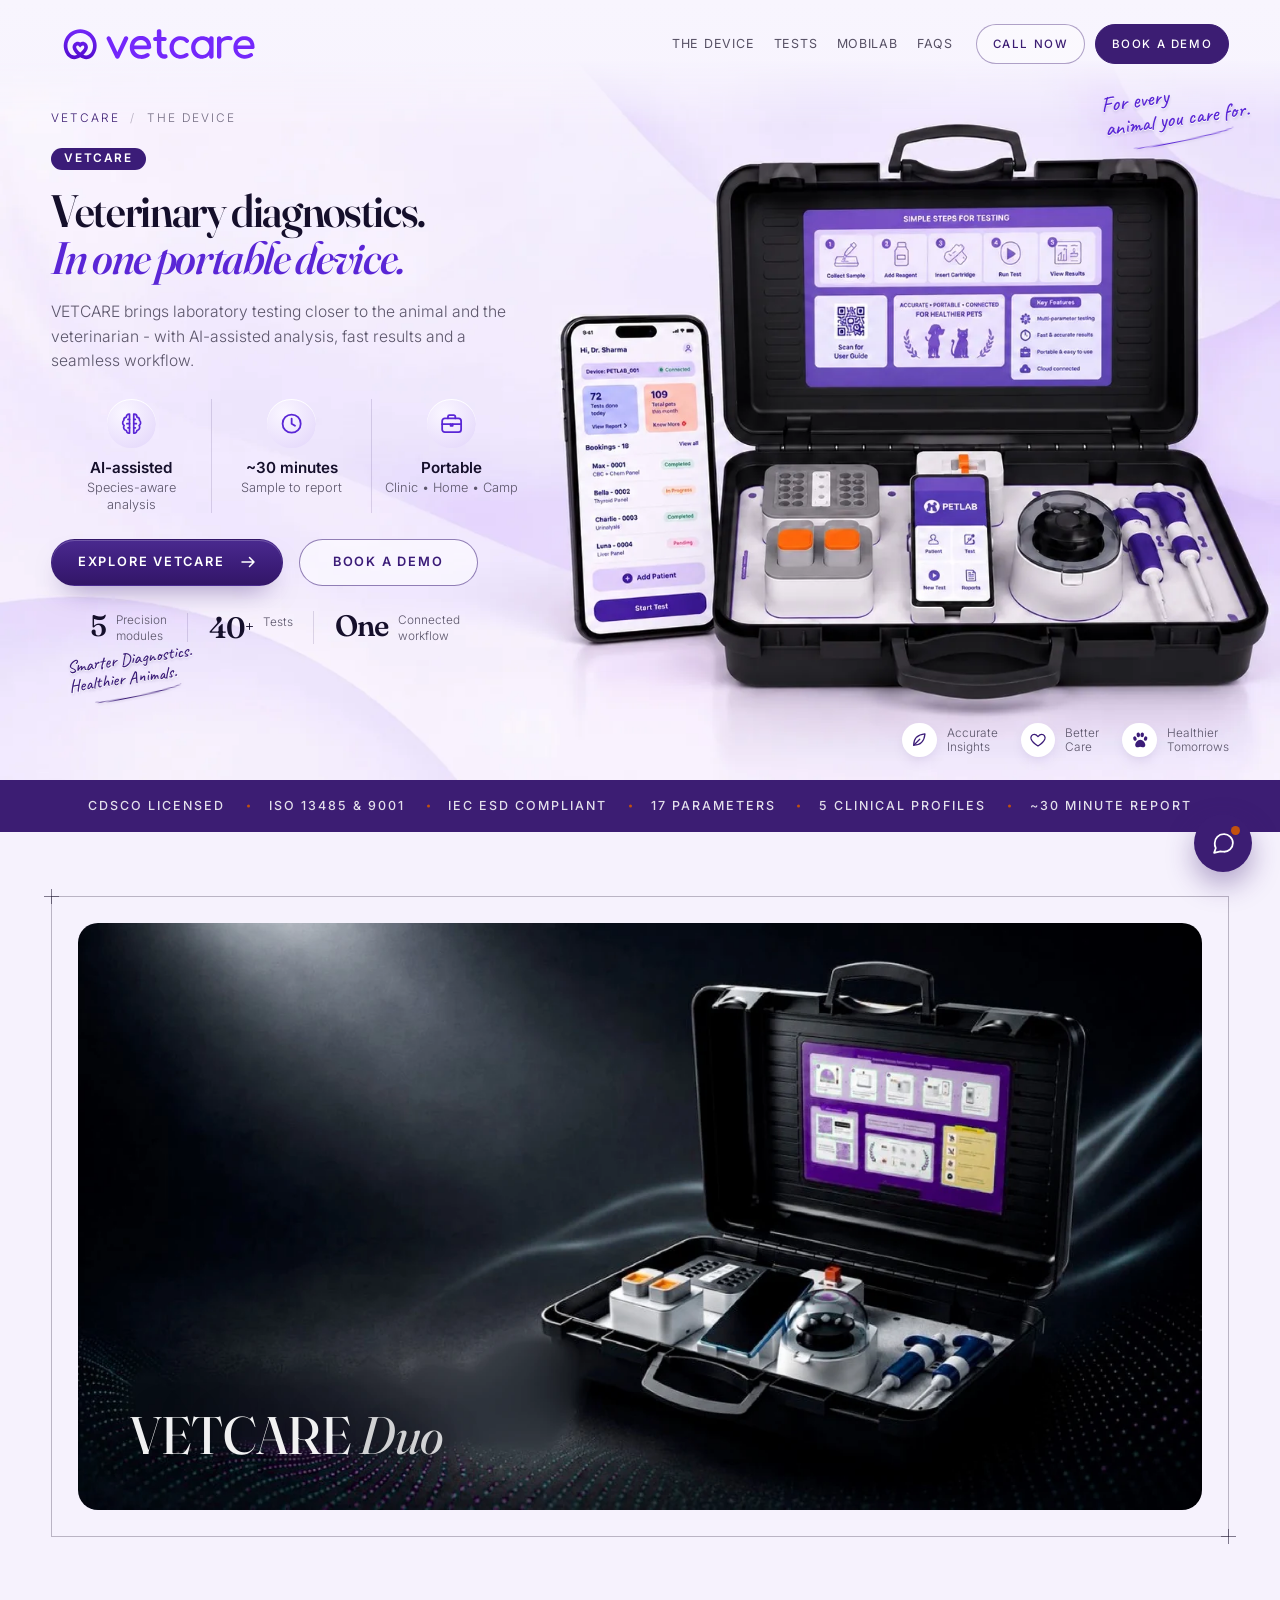
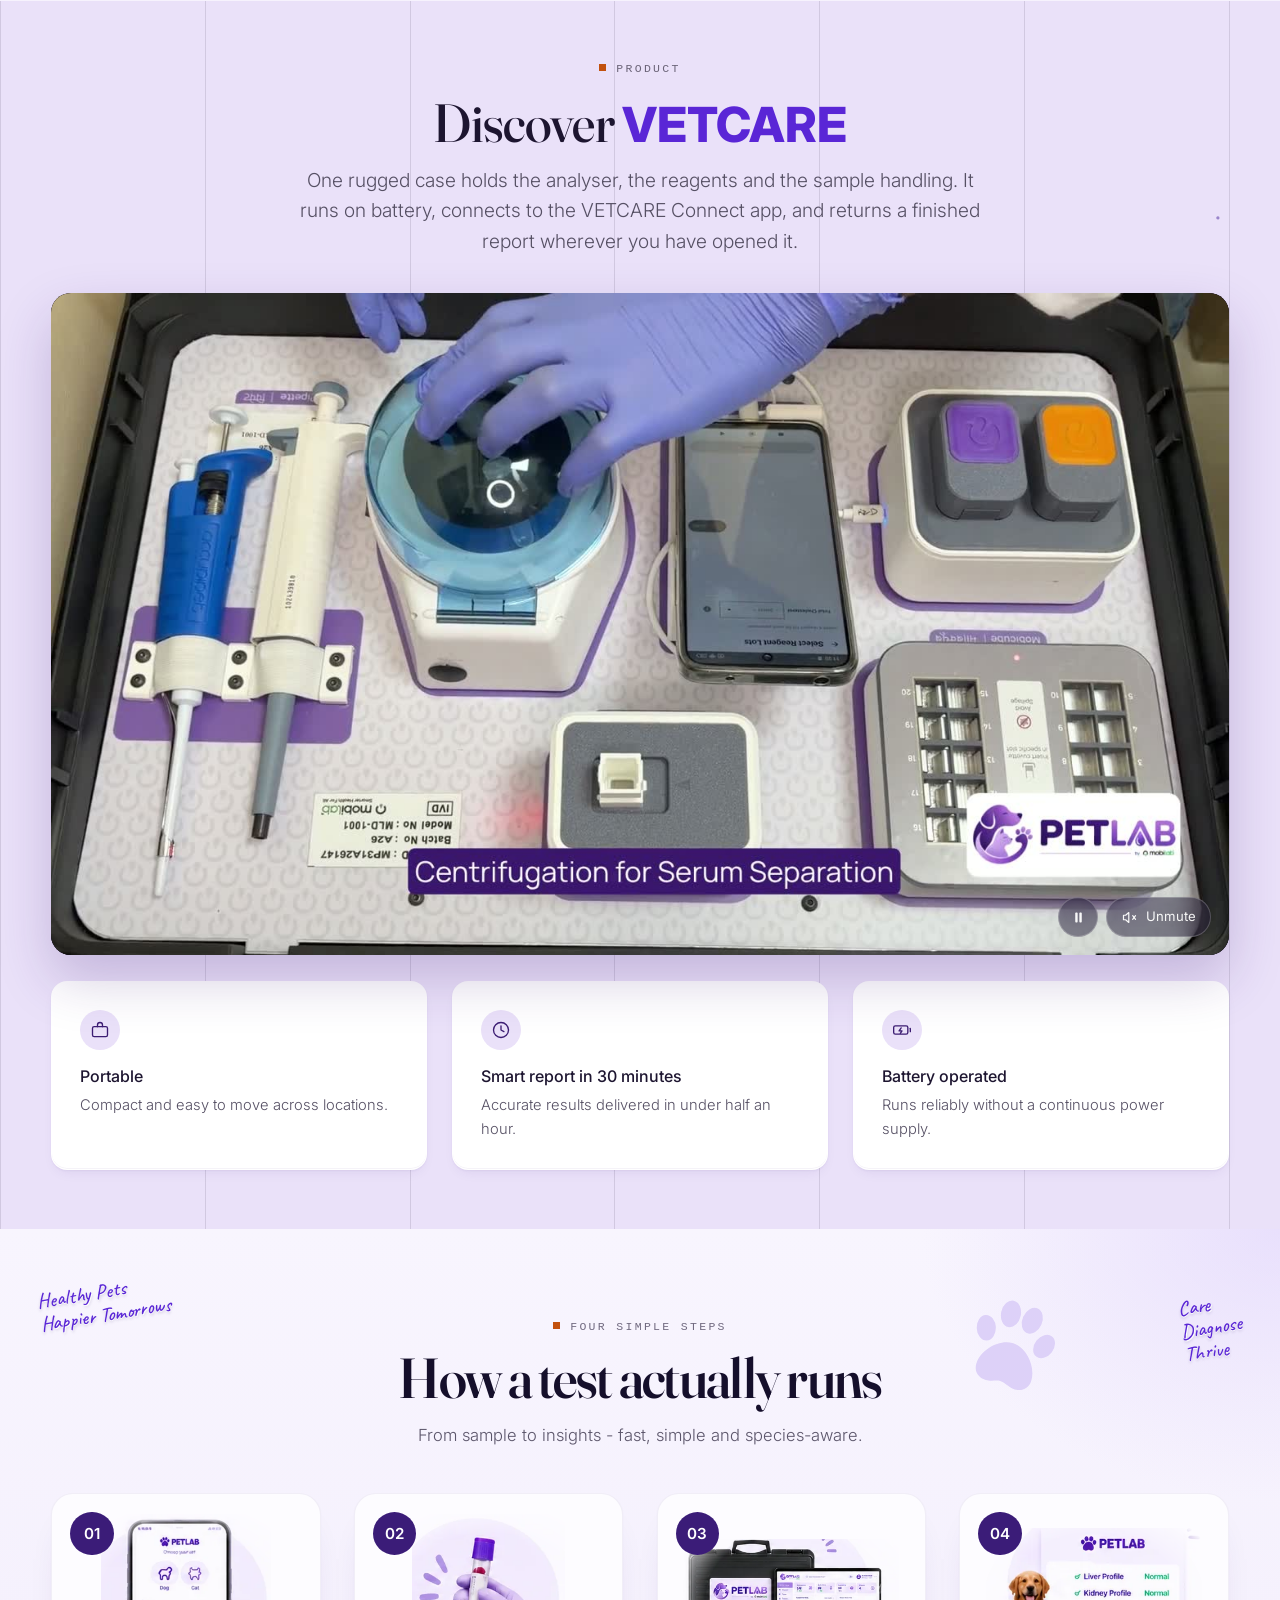
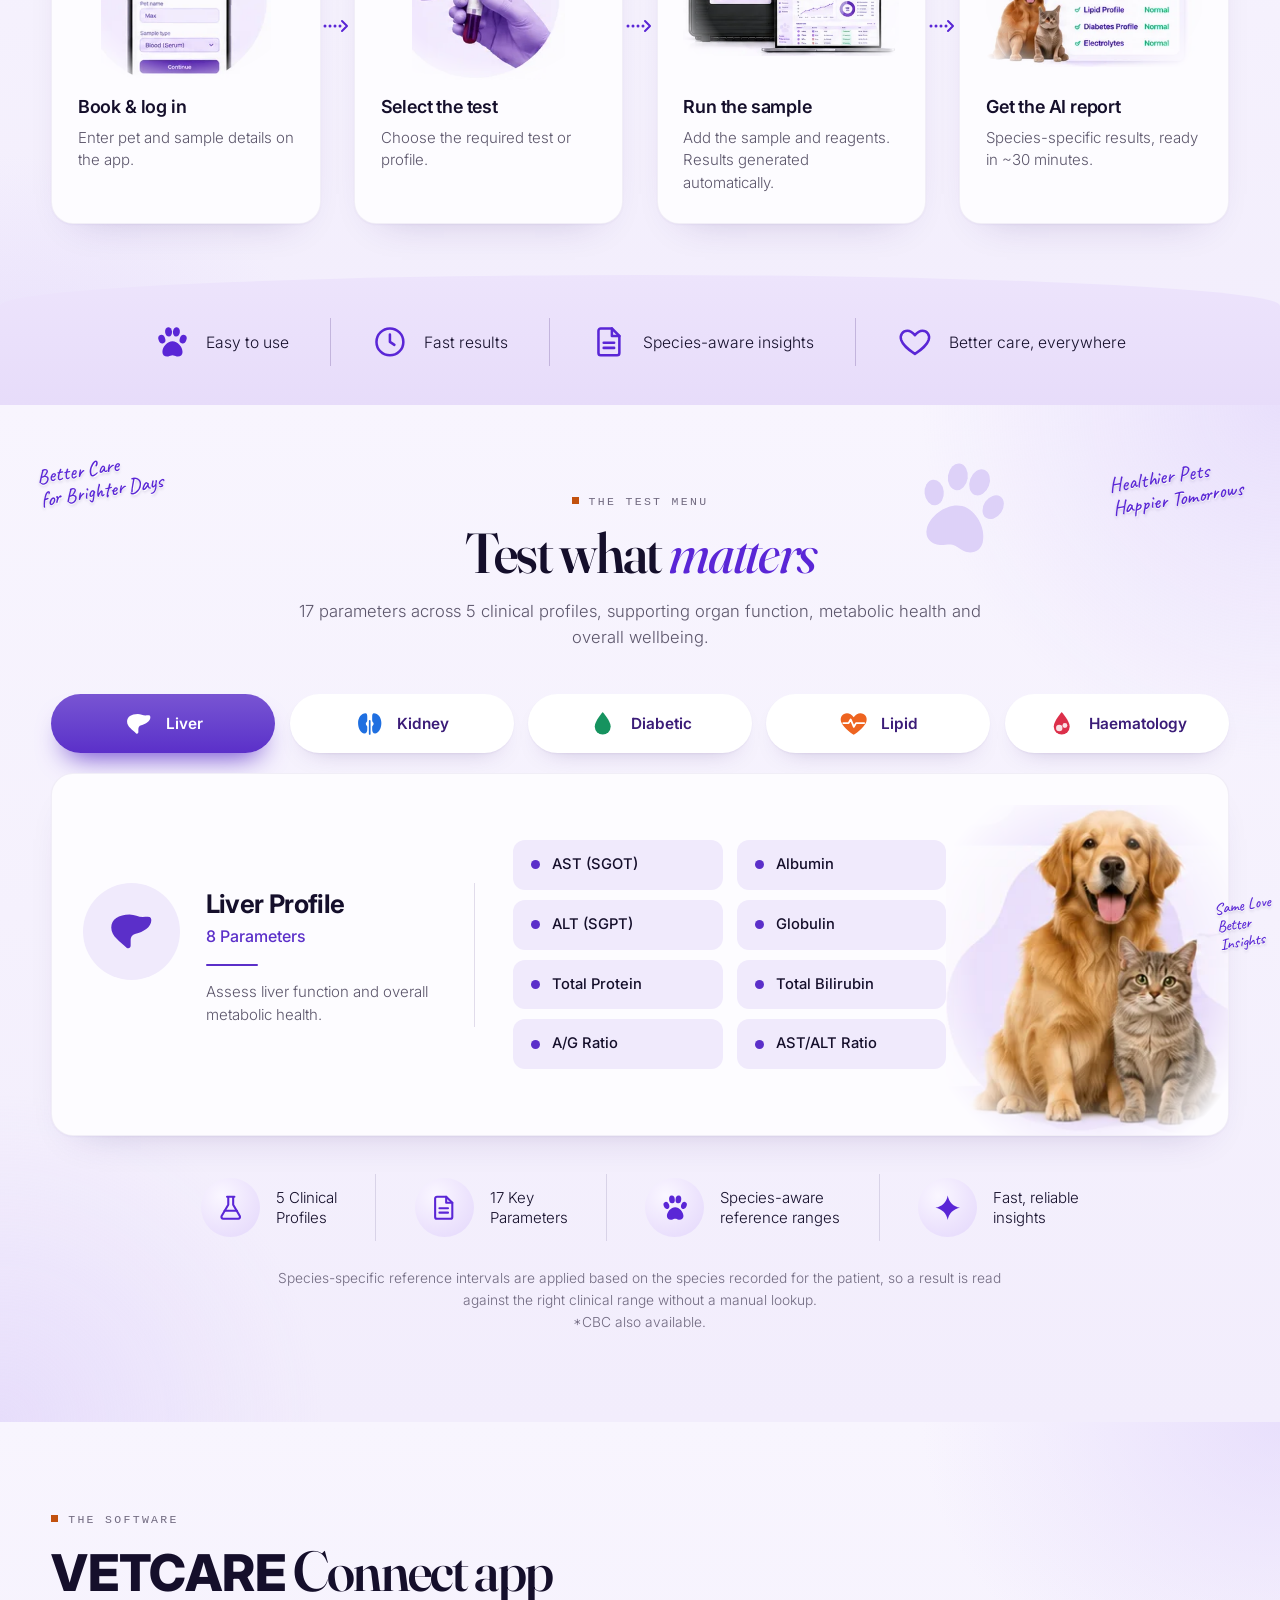
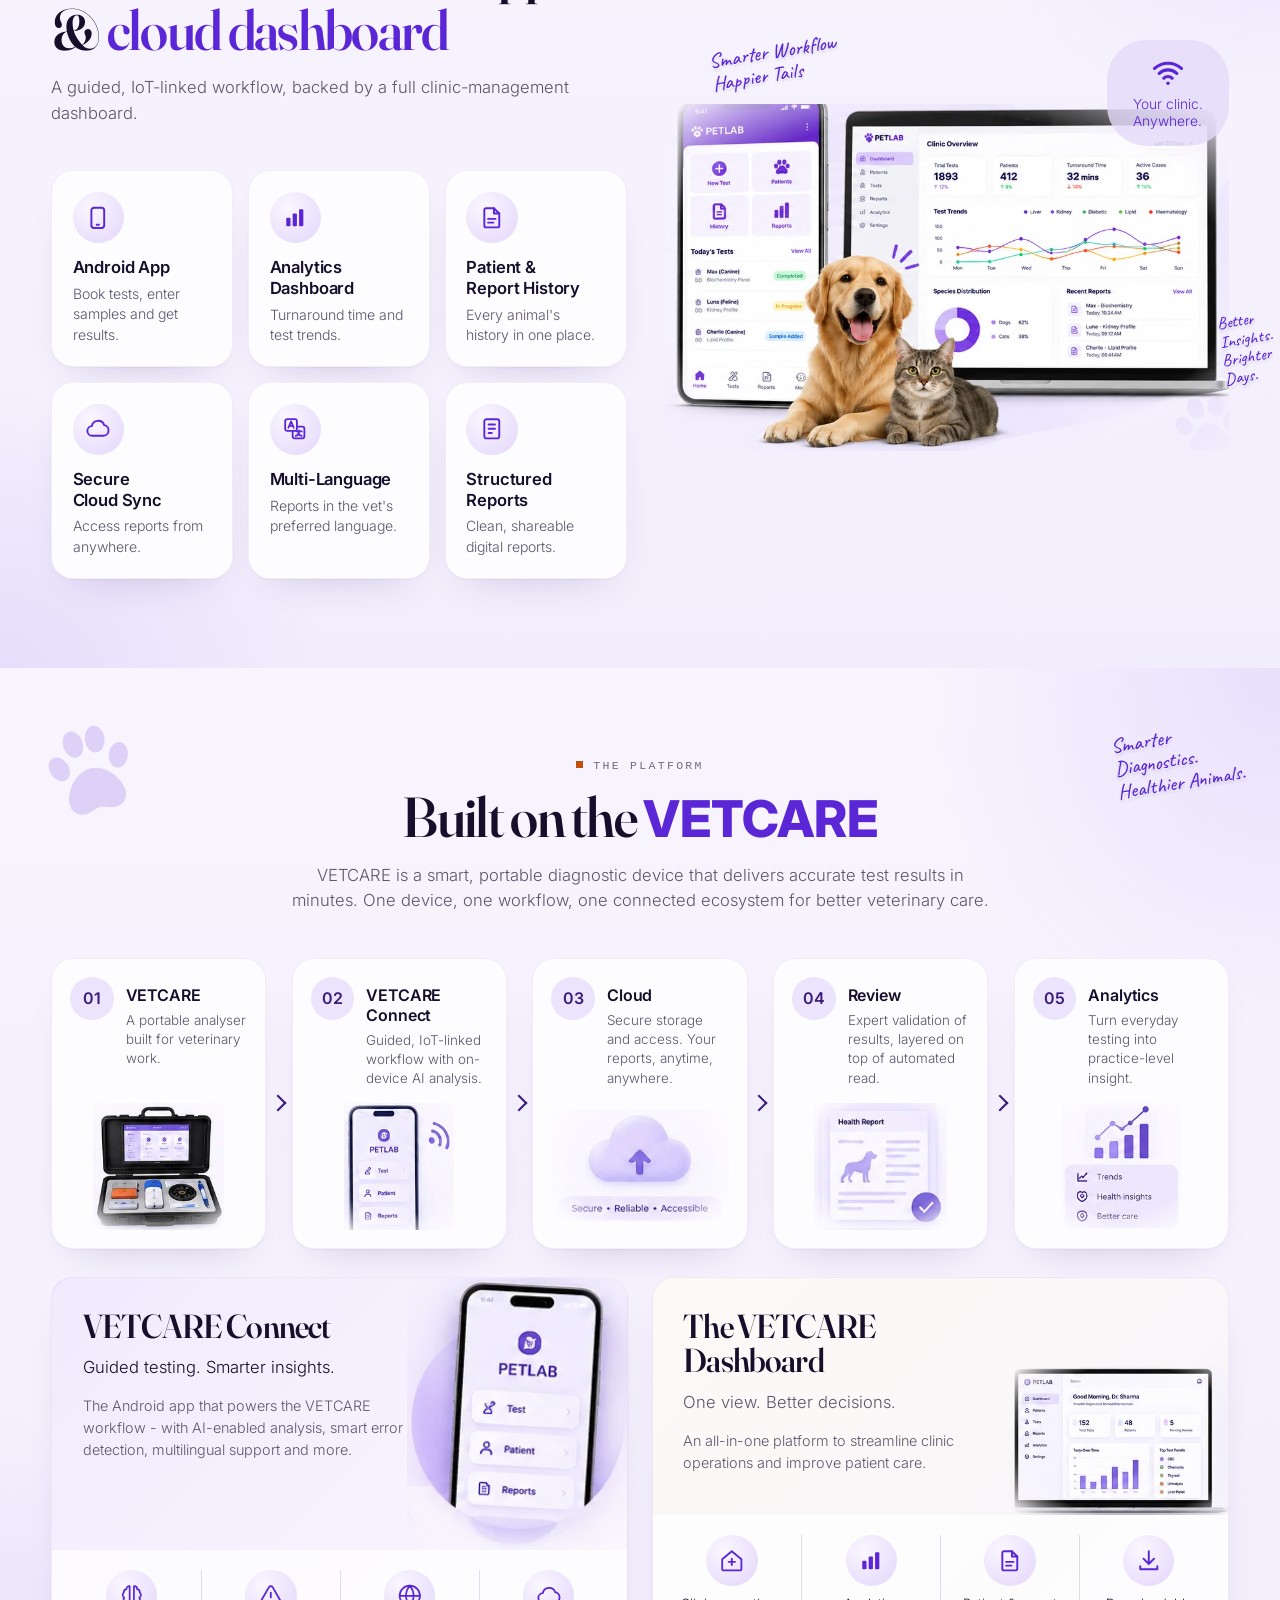
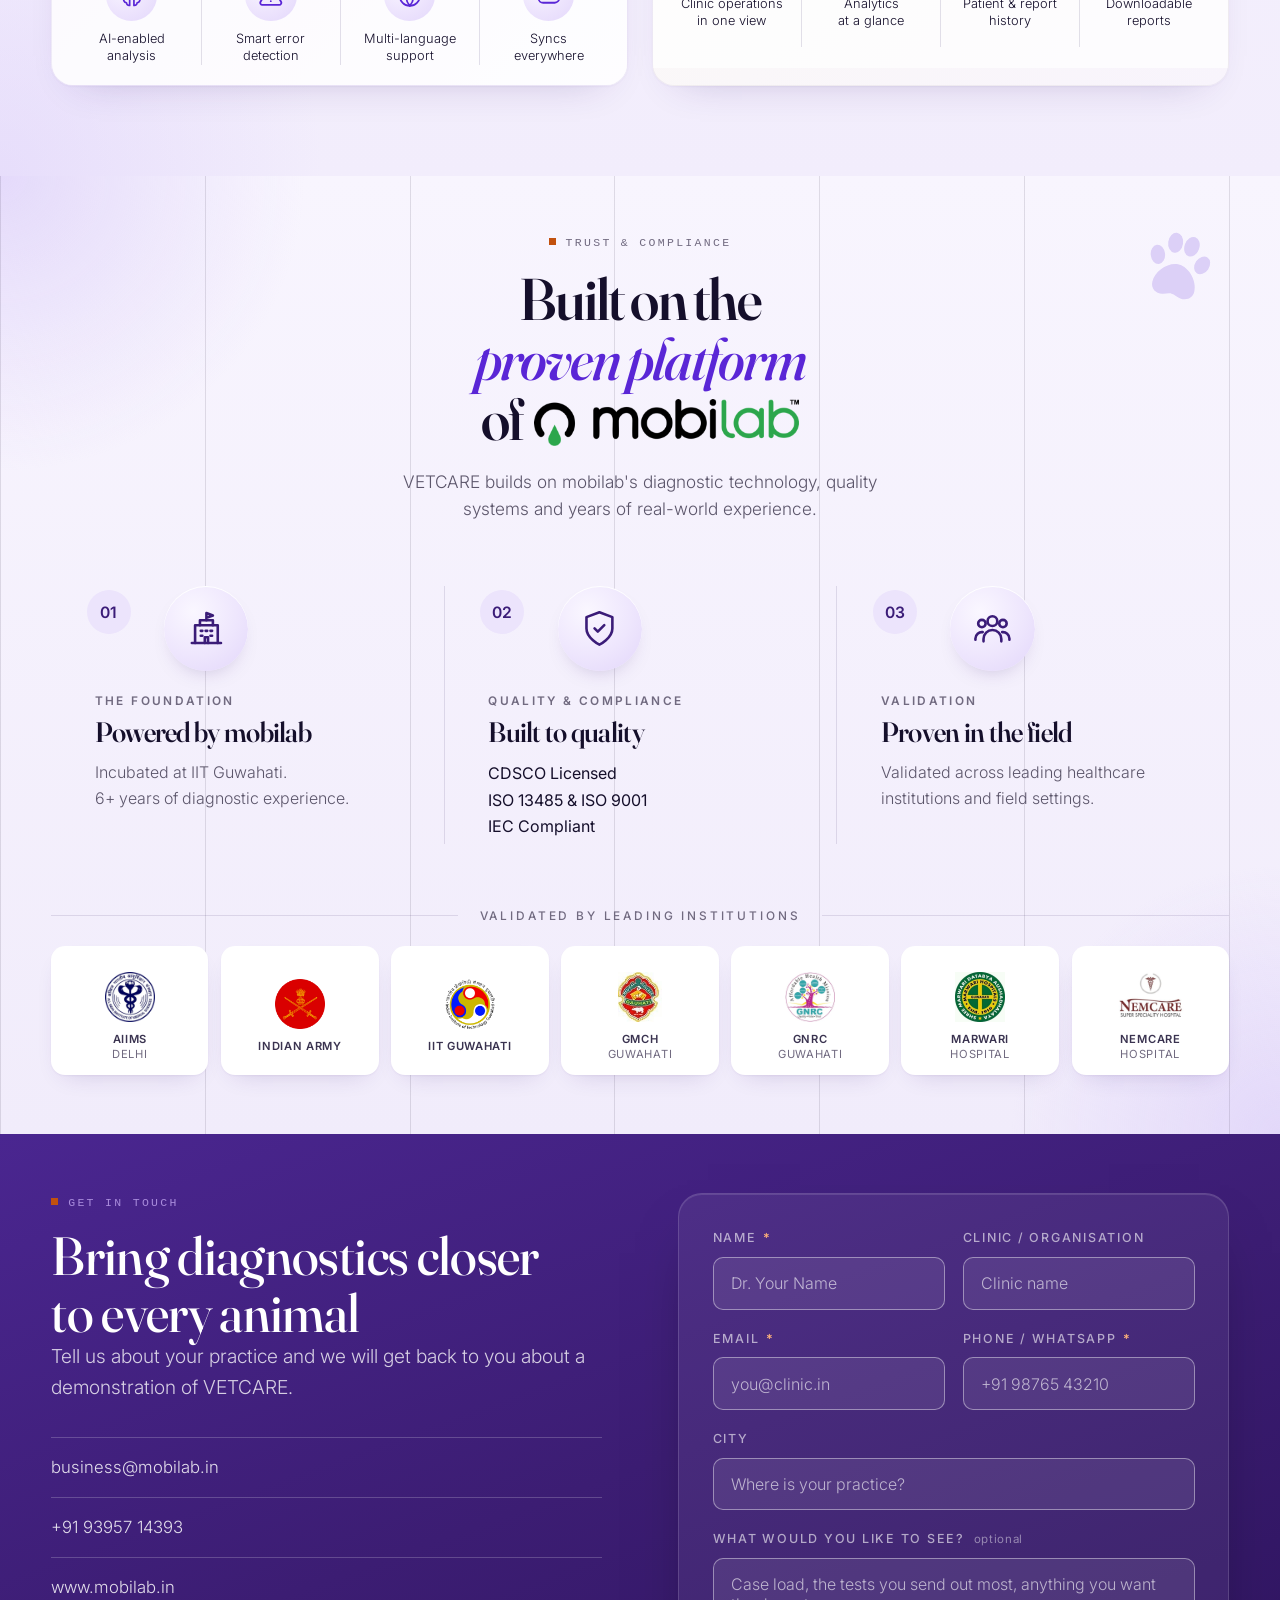
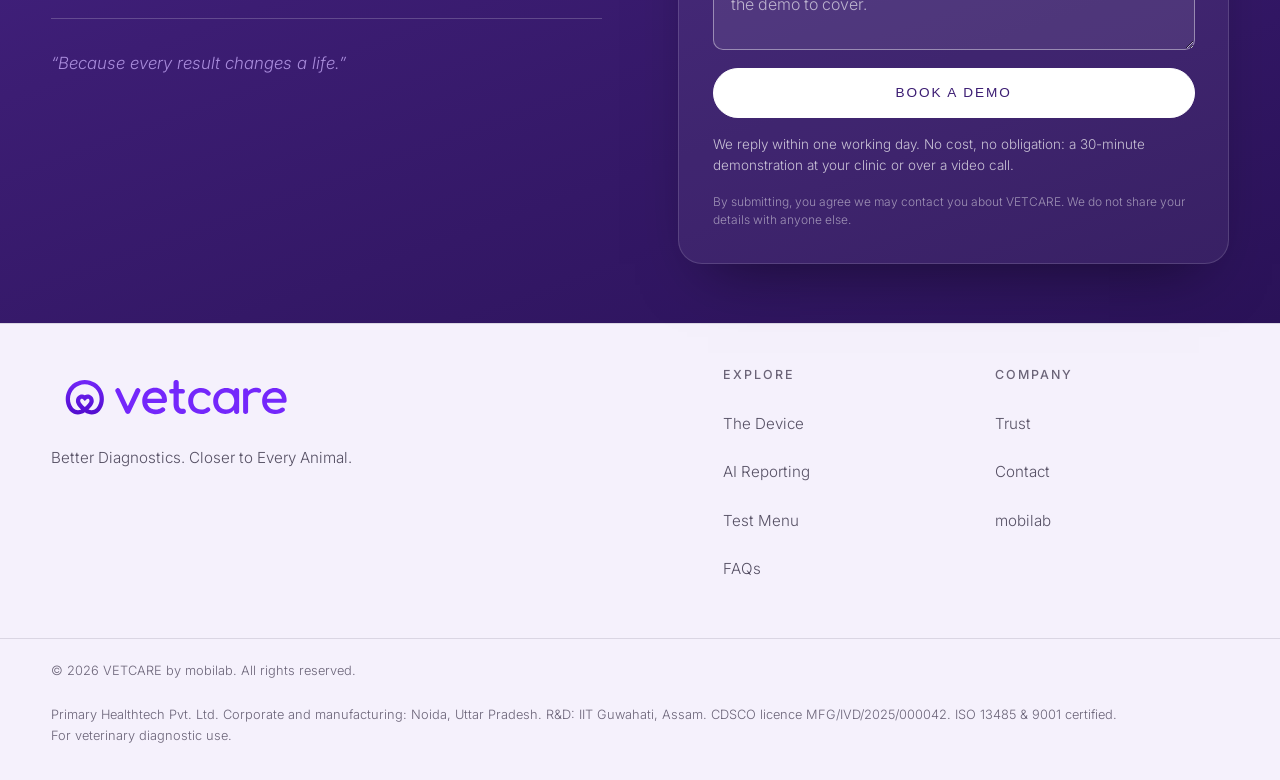
==== commit b745e352: "Sync latest site changes from petlab-web Co-Authored-By: Claude Fable 5 <noreply@anthropic.com>" ====
--- a/duo.html
+++ b/duo.html
@@ -3,35 +3,35 @@
 <head>
 <meta charset="UTF-8">
 <meta name="viewport" content="width=device-width, initial-scale=1.0">
-<title>PETLAB Duo | One device. Many tests. Anywhere. | PETLAB</title>
-<meta name="description" content="The PETLAB Duo: the portable analyser behind PETLAB. Five precision modules in one rugged case, AI-analysed reports in ~30 minutes, 11 veterinary parameters across 5 clinical profiles.">
+<title>VETCARE Duo | One device. Many tests. Anywhere. | VETCARE</title>
+<meta name="description" content="The VETCARE Duo: the portable analyser behind VETCARE. Five precision modules in one rugged case, AI-analysed reports in ~30 minutes, 11 veterinary parameters across 5 clinical profiles.">
 <meta name="theme-color" content="#F5F1FC">
 <link rel="canonical" href="https://petlab.in/duo.html">
 
 <!-- icons -->
-<link rel="icon" href="assets/brand/favicon-32.png" sizes="32x32" type="image/png">
+<link rel="icon" href="assets/brand/vetcare-mark-color.svg" type="image/svg+xml">
 <link rel="apple-touch-icon" href="assets/brand/apple-touch-icon.png">
 
 <!-- social share -->
 <meta property="og:type" content="product">
-<meta property="og:site_name" content="PETLAB by mobilab">
+<meta property="og:site_name" content="VETCARE by mobilab">
 <meta property="og:url" content="https://petlab.in/duo.html">
-<meta property="og:title" content="PETLAB Duo: one device, many tests, anywhere">
-<meta property="og:description" content="The portable analyser behind PETLAB. Five precision modules in one rugged case, AI-analysed reports in ~30 minutes, 11 veterinary parameters across 5 clinical profiles.">
+<meta property="og:title" content="VETCARE Duo: one device, many tests, anywhere">
+<meta property="og:description" content="The portable analyser behind VETCARE. Five precision modules in one rugged case, AI-analysed reports in ~30 minutes, 11 veterinary parameters across 5 clinical profiles.">
 <meta property="og:image" content="https://petlab.in/assets/brand/og-cover.jpg">
 <meta property="og:image:width" content="1200">
 <meta property="og:image:height" content="630">
-<meta property="og:image:alt" content="The PETLAB Duo portable veterinary blood analyser, open in its rugged case.">
+<meta property="og:image:alt" content="The VETCARE Duo portable veterinary blood analyser, open in its rugged case.">
 <meta property="og:locale" content="en_IN">
 <meta name="twitter:card" content="summary_large_image">
-<meta name="twitter:title" content="PETLAB Duo: one device, many tests, anywhere">
+<meta name="twitter:title" content="VETCARE Duo: one device, many tests, anywhere">
 <meta name="twitter:description" content="Five precision modules in one rugged case. AI-analysed veterinary reports in ~30 minutes, wherever the animal is.">
 <meta name="twitter:image" content="https://petlab.in/assets/brand/og-cover.jpg">
 
 <link rel="preconnect" href="https://fonts.googleapis.com">
 <link rel="preconnect" href="https://fonts.gstatic.com" crossorigin>
-<link href="https://fonts.googleapis.com/css2?family=Fraunces:ital,opsz,wght@0,9..144,400..700;1,9..144,400..700&family=Inter:wght@300;400;500&display=swap" rel="stylesheet">
-<link rel="stylesheet" href="styles.css">
+<link href="https://fonts.googleapis.com/css2?family=Fraunces:ital,opsz,wght@0,9..144,400..700;1,9..144,400..700&family=Inter:wght@300;400;500;600;700&family=Caveat:wght@500;600&display=swap" rel="stylesheet">
+<link rel="stylesheet" href="styles.css?v=21">
 <script>document.documentElement.className+=' js';</script>
 <script type="application/ld+json">
 {
@@ -43,7 +43,7 @@
    "name": "mobilab",
    "legalName": "Primary Healthtech Pvt. Ltd.",
    "url": "https://mobilab.in",
-   "logo": "https://petlab.in/assets/brand/petlab-lockup-full.png",
+   "logo": "https://petlab.in/assets/brand/vetcare-logo-color.svg",
    "email": "business@mobilab.in",
    "telephone": "+91-93957-14393",
    "address": {
@@ -69,7 +69,7 @@
   {
    "@type": "Brand",
    "@id": "https://petlab.in/#brand",
-   "name": "PETLAB",
+   "name": "VETCARE",
    "parentOrganization": {
     "@id": "https://mobilab.in/#org"
    }
@@ -77,7 +77,7 @@
   {
    "@type": "Product",
    "@id": "https://petlab.in/duo.html#product",
-   "name": "PETLAB Duo: portable veterinary blood analyser",
+   "name": "VETCARE Duo: portable veterinary blood analyser",
    "brand": {
     "@id": "https://petlab.in/#brand"
    },
@@ -87,7 +87,7 @@
    "image": "https://petlab.in/assets/brand/og-cover.jpg",
    "url": "https://petlab.in/duo.html",
    "category": "Veterinary diagnostic equipment",
-   "description": "An AI-powered portable point-of-care blood analyser for veterinary practice. 11 parameters across 5 clinical profiles, with species-aware reference ranges and an AI-analysed report in about 30 minutes.",
+   "description": "An AI-powered portable point-of-care blood analyser for veterinary practice. 17 parameters across 5 clinical profiles, with species-aware reference ranges and an AI-analysed report in about 30 minutes.",
    "audience": {
     "@type": "Audience",
     "audienceType": "Veterinarians and veterinary clinics"
@@ -126,7 +126,7 @@
     {
      "@type": "ListItem",
      "position": 1,
-     "name": "PETLAB",
+     "name": "VETCARE",
      "item": "https://petlab.in/"
     },
     {
@@ -146,8 +146,8 @@
 
 <header class="nav" id="nav">
   <div class="nav__inner">
-    <a href="index.html" class="nav__brand" aria-label="PETLAB home">
-      <picture><source srcset="assets/brand/petlab-lockup.webp" type="image/webp"><img src="assets/brand/petlab-lockup.png" alt="PETLAB, by mobilab" width="512" height="175"></picture>
+    <a href="index.html" class="nav__brand" aria-label="VETCARE home">
+      <img src="assets/brand/vetcare-logo-color.svg" alt="VETCARE, by mobilab" width="985" height="237">
     </a>
     <nav class="nav__links" id="navLinks" aria-label="Primary">
       <a href="duo.html">The Device</a>
@@ -156,7 +156,7 @@
       <a href="index.html#faq">FAQs</a>
     </nav>
     <div class="nav__cta">
-      <a href="tel:+919395714393" class="btn btn--ghost btn--sm nav__call" aria-label="Call PETLAB on +91 93957 14393">
+      <a href="tel:+919395714393" class="btn btn--ghost btn--sm nav__call" aria-label="Call VETCARE on +91 93957 14393">
         <svg class="nav__callIco" viewBox="0 0 24 24" fill="none" stroke="currentColor" stroke-width="1.8" stroke-linecap="round" stroke-linejoin="round" aria-hidden="true"><path d="M6.6 3h3l1.5 4-2 1.5a12 12 0 0 0 5.4 5.4l1.5-2 4 1.5v3a2 2 0 0 1-2.2 2A17 17 0 0 1 4.6 5.2 2 2 0 0 1 6.6 3Z"/></svg>
         <span class="nav__callTxt">Call now</span>
       </a>
@@ -171,70 +171,98 @@
 <main id="top">
 
 <!-- ═══════════ PRODUCT HERO ═══════════ -->
-<section class="hero hero--product">
-  <div class="hero__inner hero__split">
-    <div class="hero__copy">
-      <p class="crumb reveal"><a href="index.html">PETLAB</a> <span>/</span> The device</p>
-      <p class="label reveal" data-d="1"><span class="pill-ai">PETLAB Duo</span></p>
-      <h1 class="reveal" data-d="1">One device. Many tests. <em>Anywhere.</em></h1>
-      <p class="hero__lead reveal" data-d="2">
-        A smart, portable diagnostic device that delivers accurate blood test results in minutes.
-        For veterinary work this is the single case we deploy, five precision modules, one
-        rugged unit, one connected workflow.
-      </p>
-      <ul class="usp reveal" data-d="3">
-        <li><span class="usp__ico" aria-hidden="true">◆</span><span class="usp__txt"><strong>AI-analysed on device</strong>Species-aware ranges, automatic high/low flags</span></li>
-        <li><span class="usp__ico" aria-hidden="true">◷</span><span class="usp__txt"><strong>Report in ~30 minutes</strong>Sample to structured report, no external lab</span></li>
-        <li><span class="usp__ico" aria-hidden="true">⌂</span><span class="usp__txt"><strong>Battery operated</strong>Clinic, home visit or mobile camp</span></li>
+<section class="hero hero--product dh">
+  <picture><source srcset="assets/device/duo-hero-scene.webp" type="image/webp"><img class="dh__bg" src="assets/device/duo-hero-scene.jpg" width="1672" height="941" fetchpriority="high" decoding="async"
+       alt="The VETCARE case open, its lid showing the five test steps and its tray holding the analyser, Mobimix, smartphone, Mobifuge and pipettes, beside a phone running the VETCARE app."></picture>
+
+  <div class="wrap dh__inner">
+    <div class="dh__copy">
+      <p class="crumb reveal"><a href="index.html">VETCARE</a> <span>/</span> The device</p>
+      <p class="dh__pill reveal" data-d="1">VETCARE</p>
+      <h1 class="dh__title reveal" data-d="1">Veterinary diagnostics. <em>In one portable device.</em></h1>
+      <p class="dh__lead reveal" data-d="2">VETCARE brings laboratory testing closer to the animal and the veterinarian - with
+        AI-assisted analysis, fast results and a seamless workflow.</p>
+
+      <ul class="dh__feats reveal" data-d="3">
+        <li>
+          <span class="dh__ico" aria-hidden="true"><svg viewBox="0 0 24 24" fill="none" stroke="currentColor" stroke-width="1.6" stroke-linecap="round" stroke-linejoin="round"><path d="M9.5 3A2.5 2.5 0 0 0 7 5.5v.3A3 3 0 0 0 4.5 9a3 3 0 0 0 .4 4.8A3 3 0 0 0 7 18.5 2.5 2.5 0 0 0 9.5 21h.5V3z"/><path d="M14.5 3A2.5 2.5 0 0 1 17 5.5v.3A3 3 0 0 1 19.5 9a3 3 0 0 1-.4 4.8A3 3 0 0 1 17 18.5 2.5 2.5 0 0 1 14.5 21H14V3z"/><path d="M10 8H8.5M10 12H7.5M10 16H8.5M14 8h1.5M14 12h2.5M14 16h1.5"/></svg></span>
+          <strong>AI-assisted</strong><span>Species-aware analysis</span>
+        </li>
+        <li>
+          <span class="dh__ico" aria-hidden="true"><svg viewBox="0 0 24 24" fill="none" stroke="currentColor" stroke-width="1.7" stroke-linecap="round" stroke-linejoin="round"><circle cx="12" cy="12" r="8.6"/><path d="M12 7.2V12l3.2 2"/></svg></span>
+          <strong>~30 minutes</strong><span>Sample to report</span>
+        </li>
+        <li>
+          <span class="dh__ico" aria-hidden="true"><svg viewBox="0 0 24 24" fill="none" stroke="currentColor" stroke-width="1.7" stroke-linecap="round" stroke-linejoin="round"><rect x="3" y="7" width="18" height="13" rx="2.5"/><path d="M8.5 7V5.5A1.5 1.5 0 0 1 10 4h4a1.5 1.5 0 0 1 1.5 1.5V7"/><path d="M3 12.5h18"/><path d="M11 12.5V14h2v-1.5"/></svg></span>
+          <strong>Portable</strong><span>Clinic • Home • Camp</span>
+        </li>
       </ul>
-      <div class="hero__actions reveal" data-d="4">
-        <a href="#contact" class="btn">Book a demo</a>
-        <a href="tel:+919395714393" class="btn btn--line">Call now</a>
+
+      <div class="dh__actions reveal" data-d="4">
+        <a href="#inside" class="dh__btn">Explore VETCARE
+          <svg viewBox="0 0 24 24" fill="none" stroke="currentColor" stroke-width="2" stroke-linecap="round" stroke-linejoin="round" aria-hidden="true"><path d="M4 12h16M14 6l6 6-6 6"/></svg></a>
+        <a href="#contact" class="dh__btn dh__btn--line">Book a demo</a>
       </div>
-    </div>
-
-    <div class="hero__visual reveal" data-d="2" id="heroStage">
-      <div class="hero__scene" id="heroScene">
-        <span class="hero__halo" aria-hidden="true"></span>
-        <div class="hero__theatre">
-          <picture>
-            <source srcset="assets/device/hero-kit.webp" type="image/webp">
-            <img src="assets/device/hero-kit.jpg" width="1600" height="1600" fetchpriority="high" decoding="async"
-                 alt="The PETLAB Duo case open on a bench, its lid showing the five test steps and its tray holding the analyser, Mobimix, smartphone, Mobifuge and pipettes.">
-          </picture>
-          <span class="hero__vignette" aria-hidden="true"></span>
-        </div>
-        <span class="hero__shadow" aria-hidden="true"></span>
-      </div>
-    </div>
-  </div>
+
+      <ul class="dh__stats reveal" data-d="4">
+        <li><b>5</b><span>Precision<br>modules</span></li>
+        <li><b>40<small>+</small></b><span>Tests</span></li>
+        <li><b>One</b><span>Connected<br>workflow</span></li>
+      </ul>
+      <p class="dh__sig" aria-hidden="true">Smarter Diagnostics.<br>Healthier Animals.</p>
+    </div>
+  </div>
+
+  <p class="dh__tagline" aria-hidden="true">For every<br>animal you care for.</p>
+
+  <ul class="dh__badges" aria-label="What VETCARE brings">
+    <li><span class="dh__bico" aria-hidden="true"><svg viewBox="0 0 24 24" fill="none" stroke="currentColor" stroke-width="1.7" stroke-linecap="round" stroke-linejoin="round"><path d="M5 19c0-8 5-14 15-15-1 10-7 15-15 15z"/><path d="M5 19l8-8"/></svg></span><span>Accurate<br>Insights</span></li>
+    <li><span class="dh__bico" aria-hidden="true"><svg viewBox="0 0 24 24" fill="none" stroke="currentColor" stroke-width="1.7" stroke-linecap="round" stroke-linejoin="round"><path d="M12 20s-7.5-4.6-9.2-9.3C1.7 7.4 3.9 4.5 7 4.5c2 0 3.3 1 5 3 1.7-2 3-3 5-3 3.1 0 5.3 2.9 4.2 6.2C19.5 15.4 12 20 12 20z"/></svg></span><span>Better<br>Care</span></li>
+    <li><span class="dh__bico" aria-hidden="true"><svg viewBox="0 0 64 64" fill="currentColor"><ellipse cx="14" cy="27" rx="6" ry="8" transform="rotate(-20 14 27)"/><ellipse cx="26" cy="14" rx="6.2" ry="8.4" transform="rotate(-6 26 14)"/><ellipse cx="40" cy="14" rx="6.2" ry="8.4" transform="rotate(6 40 14)"/><ellipse cx="52" cy="27" rx="6" ry="8" transform="rotate(20 52 27)"/><path d="M33 31c-9 0-18 10-18 19 0 6 5 9 10.5 8 3-.6 5-2 7.5-2s4.5 1.4 7.5 2C46 59 51 56 51 50c0-9-9-19-18-19z"/></svg></span><span>Healthier<br>Tomorrows</span></li>
+  </ul>
 </section>
 
 <section class="ribbon">
   <div class="wrap ribbon__inner">
     <span>CDSCO Licensed</span><span>ISO 13485 &amp; 9001</span><span>IEC ESD Compliant</span>
-    <span>11 parameters</span><span>5 clinical profiles</span><span>~30 minute report</span>
+    <span>17 parameters</span><span>5 clinical profiles</span><span>~30 minute report</span>
   </div>
 </section>
 
 <section class="section shot">
   <div class="wrap">
-    <figure class="shot__fig reveal">
-      <picture><source srcset="assets/device/duo-hero.webp" type="image/webp"><img src="assets/device/duo-hero.jpg" loading="lazy" decoding="async" alt="The PETLAB Duo case open, showing its modules and on-device screen." width="1400" height="731"></picture>
-      <figcaption class="shot__name">PETLAB <em>Duo</em></figcaption>
+    <figure class="shot__fig x-frame reveal">
+      <picture><source srcset="assets/device/duo-hero.webp" type="image/webp"><img src="assets/device/duo-hero.jpg" loading="lazy" decoding="async" alt="The VETCARE Duo case open, showing its modules and on-device screen." width="1400" height="731"></picture>
+      <figcaption class="shot__name">VETCARE <em>Duo</em></figcaption>
     </figure>
   </div>
 </section>
 
 <!-- ═══════════ 5 · THE KIT IN 3D ═══════════ -->
 <!-- ═══════════ 7 · PRODUCT ═══════════ -->
-<section class="section kit" id="inside">
+<section class="section kit x-gridbg" id="inside">
+  <!-- etched dog, after the sublevel.studio engravings — decorative only -->
+  <svg class="x-etch x-etch--dog" viewBox="0 0 240 150" fill="none" stroke="currentColor" stroke-width="1.6" stroke-linecap="round" stroke-linejoin="round" aria-hidden="true">
+    <path d="M18 128h204" opacity=".35" stroke-width="1"/>
+    <path d="M62 128C48 126 42 110 50 94c10-20 36-30 64-30 30 0 52 10 58 26"/>
+    <path d="M60 128c-2-18 8-34 24-40" opacity=".5" stroke-width="1.2"/>
+    <path d="M172 90c16-6 32 0 38 14 5 12 0 22-12 24-10 2-22 0-28-6"/>
+    <path d="M210 104c8 2 12 8 10 14-1 4-6 6-12 5"/>
+    <circle cx="219" cy="114" r="2.2" fill="currentColor" stroke="none"/>
+    <path d="M176 92c-4 14 0 26 10 30 8 3 14-2 12-12-1-7-6-14-10-18" opacity=".85"/>
+    <path d="M196 104q5 4 10 0"/>
+    <path d="M150 128h44M160 128v-6M172 128v-6M184 128v-6" stroke-width="1.3"/>
+    <path d="M56 118c-16 2-24-8-18-18 4-7 12-8 16-3" opacity=".8"/>
+    <g opacity=".4" stroke-width="1">
+      <path d="M70 120l14-18M84 124l14-18M100 126l13-17M116 127l12-16M132 128l11-14"/>
+    </g>
+  </svg>
   <div class="wrap">
     <header class="head reveal">
-      <p class="label">Product</p>
-      <h2>Discover <em><strong>PETLAB</strong></em></h2>
+      <p class="label x-mono">Product</p>
+      <h2>Discover <em class="x-brandword">VETCARE</em></h2>
       <p class="lead">One rugged case holds the analyser, the reagents and the sample handling.
-        It runs on battery, connects to the PETLAB Connect app, and returns a
+        It runs on battery, connects to the VETCARE Connect app, and returns a
         finished report wherever you have opened it.</p>
     </header>
 
@@ -247,11 +275,11 @@
              poster="assets/video/poster-demo.jpg"
              width="1920" height="1080"
              muted autoplay loop playsinline preload="none"
-             aria-label="Film: the PETLAB Duo in use, from drawing a sample to a finished AI report.">
+             aria-label="Film: the VETCARE Duo in use, from drawing a sample to a finished AI report.">
         <source src="assets/video/petlab-demo.mp4" type="video/mp4">
         <!-- only ever seen by a browser with no <video> at all: the still it replaced -->
         <img src="assets/device/duo-hero.jpg" loading="lazy" decoding="async"
-             alt="PETLAB portable AI diagnostic device, an open suitcase-style platform for point-of-care blood testing"
+             alt="VETCARE portable AI diagnostic device, an open suitcase-style platform for point-of-care blood testing"
              width="1400" height="731">
       </video>
 
@@ -293,191 +321,269 @@
 </section>
 
 <!-- ═══════════ 6 · HOW IT WORKS ═══════════ -->
-<section class="section steps">
+<section class="section st">
+  <p class="x-script st__script st__script--l" aria-hidden="true">Healthy Pets<br>Happier Tomorrows</p>
+  <p class="x-script st__script st__script--r" aria-hidden="true">Care<br>Diagnose<br>Thrive</p>
+  <svg class="x-paw st__paw" viewBox="0 0 64 64" aria-hidden="true"><ellipse cx="14" cy="27" rx="6" ry="8" transform="rotate(-20 14 27)"/><ellipse cx="26" cy="14" rx="6.2" ry="8.4" transform="rotate(-6 26 14)"/><ellipse cx="40" cy="14" rx="6.2" ry="8.4" transform="rotate(6 40 14)"/><ellipse cx="52" cy="27" rx="6" ry="8" transform="rotate(20 52 27)"/><path d="M33 31c-9 0-18 10-18 19 0 6 5 9 10.5 8 3-.6 5-2 7.5-2s4.5 1.4 7.5 2C46 59 51 56 51 50c0-9-9-19-18-19z"/></svg>
   <div class="wrap">
-    <header class="head reveal">
-      <p class="label">Four simple steps</p>
-      <h2>How a test actually runs</h2>
-      <p class="lead">No laboratory technician required, a veterinary assistant can be fully
-        trained in under a day.</p>
+    <header class="x-head reveal">
+      <p class="x-eyebrow x-mono">Four simple steps</p>
+      <h2 class="x-title">How a test actually runs</h2>
+      <p class="x-lead">From sample to insights - fast, simple and species-aware.</p>
     </header>
-    <ol class="steps__grid">
-      <li class="reveal"><span>01</span><h3>Book &amp; log in</h3><p>Enter pet, owner and sample details on the touchscreen or app.</p></li>
-      <li class="reveal" data-d="1"><span>02</span><h3>Select the test</h3><p>Choose the required parameters, guided, step by step, on the app.</p></li>
-      <li class="reveal" data-d="2"><span>03</span><h3>Run the sample</h3><p>Mobimix and the analyser process the cuvette automatically.</p></li>
-      <li class="reveal" data-d="3"><span>04</span><h3>Get the AI report</h3><p>Species-specific results, flagged high or low and ready in ~30 minutes.</p></li>
+
+    <ol class="st__grid">
+      <li class="x-card reveal"><span class="st__n">01</span>
+        <picture><source srcset="assets/illustrations/steps-book.webp" type="image/webp"><img class="st__art" src="assets/illustrations/steps-book.jpg" width="255" height="250" loading="lazy" decoding="async" alt="The VETCARE app asking for the pet type, name and sample type."></picture>
+        <h3>Book &amp; log in</h3><p>Enter pet and sample details on the app.</p></li>
+      <li class="x-card reveal" data-d="1"><span class="st__n">02</span>
+        <picture><source srcset="assets/illustrations/steps-select.webp" type="image/webp"><img class="st__art" src="assets/illustrations/steps-select.jpg" width="238" height="258" loading="lazy" decoding="async" alt="A gloved hand holding a blood sample tube."></picture>
+        <h3>Select the test</h3><p>Choose the required test or profile.</p></li>
+      <li class="x-card reveal" data-d="2"><span class="st__n">03</span>
+        <picture><source srcset="assets/illustrations/steps-run.webp" type="image/webp"><img class="st__art" src="assets/illustrations/steps-run.jpg" width="390" height="212" loading="lazy" decoding="async" alt="The VETCARE case beside a laptop running the VETCARE dashboard."></picture>
+        <h3>Run the sample</h3><p>Add the sample and reagents. Results generated automatically.</p></li>
+      <li class="x-card reveal" data-d="3"><span class="st__n">04</span>
+        <picture><source srcset="assets/illustrations/steps-report.webp" type="image/webp"><img class="st__art" src="assets/illustrations/steps-report.jpg" width="330" height="212" loading="lazy" decoding="async" alt="A dog and cat beside a VETCARE report listing profiles marked normal."></picture>
+        <h3>Get the AI report</h3><p>Species-specific results, ready in ~30 minutes.</p></li>
     </ol>
   </div>
+
+  <ul class="st__perks">
+    <li><svg viewBox="0 0 64 64" fill="currentColor" aria-hidden="true"><ellipse cx="14" cy="27" rx="6" ry="8" transform="rotate(-20 14 27)"/><ellipse cx="26" cy="14" rx="6.2" ry="8.4" transform="rotate(-6 26 14)"/><ellipse cx="40" cy="14" rx="6.2" ry="8.4" transform="rotate(6 40 14)"/><ellipse cx="52" cy="27" rx="6" ry="8" transform="rotate(20 52 27)"/><path d="M33 31c-9 0-18 10-18 19 0 6 5 9 10.5 8 3-.6 5-2 7.5-2s4.5 1.4 7.5 2C46 59 51 56 51 50c0-9-9-19-18-19z"/></svg>Easy to use</li>
+    <li><svg viewBox="0 0 24 24" fill="none" stroke="currentColor" stroke-width="1.7" stroke-linecap="round" stroke-linejoin="round" aria-hidden="true"><circle cx="12" cy="12" r="9"/><path d="M12 7v5l3 2"/></svg>Fast results</li>
+    <li><svg viewBox="0 0 24 24" fill="none" stroke="currentColor" stroke-width="1.7" stroke-linecap="round" stroke-linejoin="round" aria-hidden="true"><path d="M14 3H6.5A1.5 1.5 0 0 0 5 4.5v15A1.5 1.5 0 0 0 6.5 21h11a1.5 1.5 0 0 0 1.5-1.5V8z"/><path d="M14 3v5h5M8.5 12.5h7M8.5 16h7"/></svg>Species-aware insights</li>
+    <li><svg viewBox="0 0 24 24" fill="none" stroke="currentColor" stroke-width="1.7" stroke-linecap="round" stroke-linejoin="round" aria-hidden="true"><path d="M12 20s-7.5-4.6-9.2-9.3C1.7 7.4 3.9 4.5 7 4.5c2 0 3.3 1 5 3 1.7-2 3-3 5-3 3.1 0 5.3 2.9 4.2 6.2C19.5 15.4 12 20 12 20z"/></svg>Better care, everywhere</li>
+  </ul>
 </section>
 
 <!-- ═══════════ 7 · TEST MENU ═══════════ -->
 <!-- ═══════════ 7 · TEST MENU ═══════════ -->
-<section class="section menu" id="menu">
+<section class="section tm" id="menu">
+  <p class="x-script tm__script tm__script--l" aria-hidden="true">Better Care<br>for Brighter Days</p>
+  <p class="x-script tm__script tm__script--r" aria-hidden="true">Healthier Pets<br>Happier Tomorrows</p>
+  <svg class="x-paw tm__paw" viewBox="0 0 64 64" aria-hidden="true"><ellipse cx="14" cy="27" rx="6" ry="8" transform="rotate(-20 14 27)"/><ellipse cx="26" cy="14" rx="6.2" ry="8.4" transform="rotate(-6 26 14)"/><ellipse cx="40" cy="14" rx="6.2" ry="8.4" transform="rotate(6 40 14)"/><ellipse cx="52" cy="27" rx="6" ry="8" transform="rotate(20 52 27)"/><path d="M33 31c-9 0-18 10-18 19 0 6 5 9 10.5 8 3-.6 5-2 7.5-2s4.5 1.4 7.5 2C46 59 51 56 51 50c0-9-9-19-18-19z"/></svg>
   <div class="wrap">
-    <header class="head reveal">
-      <p class="label">The Test Menu</p>
-      <h2>Test what <em>matters</em></h2>
-      <p class="lead">A focused biochemistry panel of 11 parameters across 5 clinical profiles,
-        supporting organ function, metabolic health and overall wellbeing.</p>
+    <header class="x-head reveal">
+      <p class="x-eyebrow x-mono">The test menu</p>
+      <h2 class="x-title">Test what <em>matters</em></h2>
+      <p class="x-lead">17 parameters across 5 clinical profiles, supporting organ function, metabolic health and overall wellbeing.</p>
     </header>
 
-    <div class="tabs reveal" id="menuTabs">
-      <div class="tabs__bar" role="tablist" aria-label="Clinical profiles">
-        <button role="tab" id="tab-liver" aria-controls="pane-liver" aria-selected="true" tabindex="0" style="--pc:#3C1D73">Liver</button>
-        <button role="tab" id="tab-kidney" aria-controls="pane-kidney" aria-selected="false" tabindex="-1" style="--pc:#1F6FD0">Kidney</button>
-        <button role="tab" id="tab-diabetic" aria-controls="pane-diabetic" aria-selected="false" tabindex="-1" style="--pc:#2FAE60">Diabetic</button>
-        <button role="tab" id="tab-lipid" aria-controls="pane-lipid" aria-selected="false" tabindex="-1" style="--pc:#E8631A">Lipid</button>
-        <button role="tab" id="tab-haem" aria-controls="pane-haem" aria-selected="false" tabindex="-1" style="--pc:#D89000">Haematology</button>
+    <div class="tm__tabs reveal" id="menuTabs">
+      <div class="tm__bar" role="tablist" aria-label="Clinical profiles">
+        <button role="tab" id="tab-liver" aria-controls="pane-liver" aria-selected="true" tabindex="0" style="--pc:#5B2FC9"><svg viewBox="0 0 24 24" fill="currentColor" aria-hidden="true"><path d="M2.5 10.2C2.5 6.3 6 4 11.2 4c2.4 0 4.2 1.2 6.3 1.2 2.2 0 4-.6 4 1.6 0 3.3-3.9 5.6-7.4 6.4-1.8.4-2.4 1.6-2.4 3.4v2.2c0 1.1-.9 1.6-1.8 1.1C7 16.9 2.5 14.6 2.5 10.2z"/></svg>Liver</button>
+        <button role="tab" id="tab-kidney" aria-controls="pane-kidney" aria-selected="false" tabindex="-1" style="--pc:#1F6FE0"><svg viewBox="0 0 24 24" fill="currentColor" aria-hidden="true"><path d="M8.6 3.5C5.2 3.5 2.5 7 2.5 11.5S4.8 20 7.6 20c1.8 0 2.4-1.5 2.4-3.3v-2.2c0-.9-1.2-1.3-1.2-2.5s1.2-1.6 1.2-2.5V6.3c0-1.6-.3-2.8-1.4-2.8z"/><path d="M15.4 3.5c3.4 0 6.1 3.5 6.1 8S19.2 20 16.4 20c-1.8 0-2.4-1.5-2.4-3.3v-2.2c0-.9 1.2-1.3 1.2-2.5s-1.2-1.6-1.2-2.5V6.3c0-1.6.3-2.8 1.4-2.8z"/><rect x="11.3" y="9" width="1.4" height="12" rx=".7"/></svg>Kidney</button>
+        <button role="tab" id="tab-diabetic" aria-controls="pane-diabetic" aria-selected="false" tabindex="-1" style="--pc:#16935F"><svg viewBox="0 0 24 24" fill="currentColor" aria-hidden="true"><path d="M12 2.5s-6.5 7.4-6.5 11.8a6.5 6.5 0 0 0 13 0C18.5 9.9 12 2.5 12 2.5z"/></svg>Diabetic</button>
+        <button role="tab" id="tab-lipid" aria-controls="pane-lipid" aria-selected="false" tabindex="-1" style="--pc:#EE6420"><svg viewBox="0 0 24 24" fill="currentColor" aria-hidden="true"><path d="M12 21s-8.5-5.2-10.3-10.6C.5 6.7 3 3.5 6.5 3.5c2.2 0 3.8 1.1 5.5 3.3 1.7-2.2 3.3-3.3 5.5-3.3 3.5 0 6 3.2 4.8 6.9C20.5 15.8 12 21 12 21z"/><path d="M3.5 11.5h4.3l1.7-3 2.6 6 1.8-3h6.6" fill="none" stroke="#fff" stroke-width="1.5" stroke-linecap="round" stroke-linejoin="round"/></svg>Lipid</button>
+        <button role="tab" id="tab-haem" aria-controls="pane-haem" aria-selected="false" tabindex="-1" style="--pc:#DC2F4A"><svg viewBox="0 0 24 24" fill="currentColor" aria-hidden="true"><path d="M12 2.5s-6.5 7.4-6.5 11.8a6.5 6.5 0 0 0 13 0C18.5 9.9 12 2.5 12 2.5z"/><circle cx="10" cy="15.5" r="2.6" fill="#fff" opacity=".85"/><circle cx="14.6" cy="13.4" r="2" fill="#fff" opacity=".85"/></svg>Haematology</button>
       </div>
-      <div class="tabs__pane" role="tabpanel" id="pane-liver" aria-labelledby="tab-liver" style="--pc:#3C1D73;--pt:#F1ECFA">
-        <p class="tabs__count"><strong>Liver</strong> · 5 parameters</p>
-        <ul><li>AST (SGOT)</li><li>ALT (SGPT)</li><li>Total Protein</li><li>Albumin</li><li>Total Bilirubin</li></ul>
+
+      <div class="tm__card x-card">
+        <div class="tm__pane" role="tabpanel" id="pane-liver" aria-labelledby="tab-liver" style="--pc:#5B2FC9;--pt:#F0EAFC">
+          <div class="tm__intro"><span class="tm__big" aria-hidden="true"><svg viewBox="0 0 24 24" fill="currentColor"><path d="M2.5 10.2C2.5 6.3 6 4 11.2 4c2.4 0 4.2 1.2 6.3 1.2 2.2 0 4-.6 4 1.6 0 3.3-3.9 5.6-7.4 6.4-1.8.4-2.4 1.6-2.4 3.4v2.2c0 1.1-.9 1.6-1.8 1.1C7 16.9 2.5 14.6 2.5 10.2z"/></svg></span>
+            <div><h3>Liver Profile</h3><p class="tm__count">8 Parameters</p><p class="tm__desc">Assess liver function and overall metabolic health.</p></div></div>
+          <ul class="tm__params"><li>AST (SGOT)</li><li>Albumin</li><li>ALT (SGPT)</li><li>Globulin</li><li>Total Protein</li><li>Total Bilirubin</li><li>A/G Ratio</li><li>AST/ALT Ratio</li></ul>
+        </div>
+        <div class="tm__pane" role="tabpanel" id="pane-kidney" aria-labelledby="tab-kidney" style="--pc:#1F6FE0;--pt:#EAF2FD" hidden>
+          <div class="tm__intro"><span class="tm__big" aria-hidden="true"><svg viewBox="0 0 24 24" fill="currentColor"><path d="M8.6 3.5C5.2 3.5 2.5 7 2.5 11.5S4.8 20 7.6 20c1.8 0 2.4-1.5 2.4-3.3v-2.2c0-.9-1.2-1.3-1.2-2.5s1.2-1.6 1.2-2.5V6.3c0-1.6-.3-2.8-1.4-2.8z"/><path d="M15.4 3.5c3.4 0 6.1 3.5 6.1 8S19.2 20 16.4 20c-1.8 0-2.4-1.5-2.4-3.3v-2.2c0-.9 1.2-1.3 1.2-2.5s-1.2-1.6-1.2-2.5V6.3c0-1.6.3-2.8 1.4-2.8z"/><rect x="11.3" y="9" width="1.4" height="12" rx=".7"/></svg></span>
+            <div><h3>Kidney Profile</h3><p class="tm__count">5 Parameters</p><p class="tm__desc">Assess kidney function and fluid balance.</p></div></div>
+          <ul class="tm__params"><li>Urea</li><li>Creatinine</li><li>BUN</li><li>BUN/Creatinine Ratio</li><li>Urea/Creatinine Ratio</li></ul>
+        </div>
+        <div class="tm__pane" role="tabpanel" id="pane-diabetic" aria-labelledby="tab-diabetic" style="--pc:#16935F;--pt:#E7F5EE" hidden>
+          <div class="tm__intro"><span class="tm__big" aria-hidden="true"><svg viewBox="0 0 24 24" fill="currentColor"><path d="M12 2.5s-6.5 7.4-6.5 11.8a6.5 6.5 0 0 0 13 0C18.5 9.9 12 2.5 12 2.5z"/></svg></span>
+            <div><h3>Diabetic Profile</h3><p class="tm__count">1 Parameter</p><p class="tm__desc">Helps monitor blood glucose and diabetic health.</p></div></div>
+          <ul class="tm__params tm__params--one"><li>Glucose</li></ul>
+        </div>
+        <div class="tm__pane" role="tabpanel" id="pane-lipid" aria-labelledby="tab-lipid" style="--pc:#EE6420;--pt:#FDEEE6" hidden>
+          <div class="tm__intro"><span class="tm__big" aria-hidden="true"><svg viewBox="0 0 24 24" fill="currentColor"><path d="M12 21s-8.5-5.2-10.3-10.6C.5 6.7 3 3.5 6.5 3.5c2.2 0 3.8 1.1 5.5 3.3 1.7-2.2 3.3-3.3 5.5-3.3 3.5 0 6 3.2 4.8 6.9C20.5 15.8 12 21 12 21z"/><path d="M3.5 11.5h4.3l1.7-3 2.6 6 1.8-3h6.6" fill="none" stroke="#fff" stroke-width="1.5" stroke-linecap="round" stroke-linejoin="round"/></svg></span>
+            <div><h3>Lipid Profile</h3><p class="tm__count">2 Parameters</p><p class="tm__desc">Helps assess fat metabolism and supports cardiovascular health.</p></div></div>
+          <ul class="tm__params tm__params--one"><li>Cholesterol</li><li>Triglyceride</li></ul>
+        </div>
+        <div class="tm__pane" role="tabpanel" id="pane-haem" aria-labelledby="tab-haem" style="--pc:#DC2F4A;--pt:#FDE9EC" hidden>
+          <div class="tm__intro"><span class="tm__big" aria-hidden="true"><svg viewBox="0 0 24 24" fill="currentColor"><ellipse cx="8" cy="8" rx="4.6" ry="3.4" transform="rotate(-20 8 8)"/><ellipse cx="7.4" cy="16" rx="4.6" ry="3.4" transform="rotate(-25 7.4 16)"/><circle cx="16.4" cy="14.4" r="4.4"/><path d="M15.2 12.4a2.4 2.4 0 0 0 0 4" fill="none" stroke="#fff" stroke-width="1.4" stroke-linecap="round"/></svg></span>
+            <div><h3>Haematology Profile</h3><p class="tm__count">1 Parameter</p><p class="tm__desc">Helps assess oxygen carrying capacity and overall haematological health.</p></div></div>
+          <ul class="tm__params tm__params--one"><li>Haemoglobin</li></ul>
+        </div>
+
+        <figure class="tm__pets" aria-hidden="true"><picture><source srcset="assets/illustrations/menu-pets.webp" type="image/webp"><img src="assets/illustrations/menu-pets.jpg" width="292" height="342" loading="lazy" decoding="async" alt=""></picture></figure>
+        <p class="x-script tm__love" aria-hidden="true">Same Love<br>Better<br>Insights</p>
       </div>
-      <div class="tabs__pane" role="tabpanel" id="pane-kidney" aria-labelledby="tab-kidney" style="--pc:#1F6FD0;--pt:#EDF3FC" hidden>
-        <p class="tabs__count"><strong>Kidney</strong> · 2 parameters</p>
-        <ul><li>Urea</li><li>Creatinine</li></ul>
-      </div>
-      <div class="tabs__pane" role="tabpanel" id="pane-diabetic" aria-labelledby="tab-diabetic" style="--pc:#2FAE60;--pt:#ECF6EF" hidden>
-        <p class="tabs__count"><strong>Diabetic</strong> · 1 parameter</p>
-        <ul><li>Glucose</li></ul>
-      </div>
-      <div class="tabs__pane" role="tabpanel" id="pane-lipid" aria-labelledby="tab-lipid" style="--pc:#E8631A;--pt:#FCEFE7" hidden>
-        <p class="tabs__count"><strong>Lipid</strong> · 2 parameters</p>
-        <ul><li>Cholesterol</li><li>Triglyceride</li></ul>
-      </div>
-      <div class="tabs__pane" role="tabpanel" id="pane-haem" aria-labelledby="tab-haem" style="--pc:#D89000;--pt:#FCF5E5" hidden>
-        <p class="tabs__count"><strong>Haematology</strong> · 1 parameter</p>
-        <ul><li>Haemoglobin</li></ul>
-      </div>
-      <p class="tabs__foot">Reference ranges and high/low flags are applied automatically, based on
-        the species recorded for the patient, so a result is read against the right clinical range
-        without a manual lookup.</p>
-    </div>
-
+    </div>
+
+    <ul class="tm__stats reveal">
+      <li><span class="x-ico" aria-hidden="true"><svg viewBox="0 0 24 24" fill="none" stroke="currentColor" stroke-width="1.7" stroke-linecap="round" stroke-linejoin="round"><path d="M9 3h6M10 3v6.5L4.6 18.8A1.5 1.5 0 0 0 5.9 21h12.2a1.5 1.5 0 0 0 1.3-2.2L14 9.5V3"/><path d="M7 14.5h10"/></svg></span>5 Clinical<br>Profiles</li>
+      <li><span class="x-ico" aria-hidden="true"><svg viewBox="0 0 24 24" fill="none" stroke="currentColor" stroke-width="1.7" stroke-linecap="round" stroke-linejoin="round"><path d="M14 3H6.5A1.5 1.5 0 0 0 5 4.5v15A1.5 1.5 0 0 0 6.5 21h11a1.5 1.5 0 0 0 1.5-1.5V8z"/><path d="M14 3v5h5M8.5 12.5h7M8.5 16h7"/></svg></span>17 Key<br>Parameters</li>
+      <li><span class="x-ico" aria-hidden="true"><svg viewBox="0 0 64 64" fill="currentColor"><ellipse cx="14" cy="27" rx="6" ry="8" transform="rotate(-20 14 27)"/><ellipse cx="26" cy="14" rx="6.2" ry="8.4" transform="rotate(-6 26 14)"/><ellipse cx="40" cy="14" rx="6.2" ry="8.4" transform="rotate(6 40 14)"/><ellipse cx="52" cy="27" rx="6" ry="8" transform="rotate(20 52 27)"/><path d="M33 31c-9 0-18 10-18 19 0 6 5 9 10.5 8 3-.6 5-2 7.5-2s4.5 1.4 7.5 2C46 59 51 56 51 50c0-9-9-19-18-19z"/></svg></span>Species-aware<br>reference ranges</li>
+      <li><span class="x-ico" aria-hidden="true"><svg viewBox="0 0 24 24" fill="currentColor"><path d="M12 2c.8 5.2 4.8 9.2 10 10-5.2.8-9.2 4.8-10 10-.8-5.2-4.8-9.2-10-10 5.2-.8 9.2-4.8 10-10z"/></svg></span>Fast, reliable<br>insights</li>
+    </ul>
+    <p class="tm__foot">Species-specific reference intervals are applied based on the species recorded for the patient,
+      so a result is read against the right clinical range without a manual lookup.<br>*CBC also available.</p>
   </div>
 </section>
 
 <!-- ═══════════ 8 · SOFTWARE ═══════════ -->
-<section class="section soft">
+<section class="section sw">
+  <div class="wrap sw__grid">
+    <div class="sw__copy">
+      <header class="x-head x-head--left reveal">
+        <p class="x-eyebrow x-mono">The software</p>
+        <h2 class="x-title"><em class="x-brandword x-brandword--ink">VETCARE</em> Connect app<br>&amp; <span class="x-plain">cloud dashboard</span></h2>
+        <p class="x-lead">A guided, IoT-linked workflow, backed by a full clinic-management dashboard.</p>
+      </header>
+      <ul class="sw__cards reveal" data-d="1">
+        <li class="x-card"><span class="x-ico" aria-hidden="true"><svg viewBox="0 0 24 24" fill="none" stroke="currentColor" stroke-width="1.8" stroke-linecap="round" stroke-linejoin="round"><rect x="6" y="2.5" width="12" height="19" rx="2.5"/><path d="M11 18.5h2"/></svg></span><h3>Android App</h3><p>Book tests, enter samples and get results.</p></li>
+        <li class="x-card"><span class="x-ico" aria-hidden="true"><svg viewBox="0 0 24 24" fill="currentColor"><rect x="4" y="12" width="4" height="8" rx="1"/><rect x="10" y="8" width="4" height="12" rx="1"/><rect x="16" y="4" width="4" height="16" rx="1"/></svg></span><h3>Analytics Dashboard</h3><p>Turnaround time and test trends.</p></li>
+        <li class="x-card"><span class="x-ico" aria-hidden="true"><svg viewBox="0 0 24 24" fill="none" stroke="currentColor" stroke-width="1.8" stroke-linecap="round" stroke-linejoin="round"><path d="M14 3H6.5A1.5 1.5 0 0 0 5 4.5v15A1.5 1.5 0 0 0 6.5 21h11a1.5 1.5 0 0 0 1.5-1.5V8z"/><path d="M14 3v5h5M8.5 13h7M8.5 16.5h5"/></svg></span><h3>Patient &amp; Report History</h3><p>Every animal's history in one place.</p></li>
+        <li class="x-card"><span class="x-ico" aria-hidden="true"><svg viewBox="0 0 24 24" fill="none" stroke="currentColor" stroke-width="1.8" stroke-linecap="round" stroke-linejoin="round"><path d="M7 18.5a4.5 4.5 0 0 1-.6-9A6 6 0 0 1 18 8.6a5 5 0 0 1-.5 9.9z"/></svg></span><h3>Secure Cloud Sync</h3><p>Access reports from anywhere.</p></li>
+        <li class="x-card"><span class="x-ico" aria-hidden="true"><svg viewBox="0 0 24 24" fill="none" stroke="currentColor" stroke-width="1.7" stroke-linecap="round" stroke-linejoin="round"><rect x="3" y="3" width="11" height="11" rx="2"/><path d="M6 11l2.5-6 2.5 6M6.8 9.2h3.4"/><path d="M14 10h5a2 2 0 0 1 2 2v7a2 2 0 0 1-2 2h-7a2 2 0 0 1-2-2v-5"/><path d="M13.5 14.5h5M16 13.5v1c0 2-1.4 3.6-3 4.2M15 16.5c.8 1 2 1.8 3.5 2.2"/></svg></span><h3>Multi-Language</h3><p>Reports in the vet's preferred language.</p></li>
+        <li class="x-card"><span class="x-ico" aria-hidden="true"><svg viewBox="0 0 24 24" fill="none" stroke="currentColor" stroke-width="1.8" stroke-linecap="round" stroke-linejoin="round"><rect x="5" y="3" width="14" height="18" rx="2"/><path d="M9 8h6M9 12h6M9 16h3"/></svg></span><h3>Structured Reports</h3><p>Clean, shareable digital reports.</p></li>
+      </ul>
+    </div>
+
+    <figure class="sw__art reveal" data-d="1">
+      <picture><source srcset="assets/illustrations/software-scene.webp" type="image/webp"><img src="assets/illustrations/software-scene.jpg" width="907" height="558" loading="lazy" decoding="async"
+           alt="The VETCARE Connect app on a phone and the VETCARE clinic dashboard on a laptop, with a dog and cat in front."></picture>
+      <p class="x-script sw__script sw__script--t" aria-hidden="true">Smarter Workflow<br>Happier Tails</p>
+      <p class="x-script sw__script sw__script--b" aria-hidden="true">Better<br>Insights.<br>Brighter<br>Days.</p>
+      <p class="sw__cloud"><svg viewBox="0 0 24 24" fill="none" stroke="currentColor" stroke-width="2.2" stroke-linecap="round" aria-hidden="true"><path d="M2.5 8.8a14 14 0 0 1 19 0M5.8 12.3a9 9 0 0 1 12.4 0M9.1 15.7a4.2 4.2 0 0 1 5.8 0"/><circle cx="12" cy="19.2" r="1.2" fill="currentColor" stroke="none"/></svg>Your clinic.<br>Anywhere.</p>
+    </figure>
+  </div>
+</section>
+
+<!-- ═══════════ · THE VETCARE PLATFORM ═══════════ -->
+<section class="section pf" id="duo">
+  <svg class="x-paw pf__paw" viewBox="0 0 64 64" aria-hidden="true"><ellipse cx="14" cy="27" rx="6" ry="8" transform="rotate(-20 14 27)"/><ellipse cx="26" cy="14" rx="6.2" ry="8.4" transform="rotate(-6 26 14)"/><ellipse cx="40" cy="14" rx="6.2" ry="8.4" transform="rotate(6 40 14)"/><ellipse cx="52" cy="27" rx="6" ry="8" transform="rotate(20 52 27)"/><path d="M33 31c-9 0-18 10-18 19 0 6 5 9 10.5 8 3-.6 5-2 7.5-2s4.5 1.4 7.5 2C46 59 51 56 51 50c0-9-9-19-18-19z"/></svg>
+  <p class="x-script pf__script" aria-hidden="true">Smarter<br>Diagnostics.<br>Healthier Animals.</p>
   <div class="wrap">
-    <header class="head head--left reveal">
-      <p class="label">The Software</p>
-      <h2>PETLAB Connect app <span class="brk"></span>&amp; cloud dashboard</h2>
-      <p class="lead">A guided, IoT-linked mobile workflow, backed by a full clinic-management
-        dashboard, so nothing lives on paper slips or static scans.</p>
+    <header class="x-head reveal">
+      <p class="x-eyebrow x-mono">The platform</p>
+      <h2 class="x-title">Built on the <em class="x-brandword">VETCARE</em></h2>
+      <p class="x-lead">VETCARE is a smart, portable diagnostic device that delivers accurate test results in minutes.
+        One device, one workflow, one connected ecosystem for better veterinary care.</p>
     </header>
-    <div class="soft__grid">
-      <ul class="modules reveal">
-        <li><span>Android app</span>Booking, sample entry and live results, guided at every step.</li>
-        <li><span>Analytics dashboard</span>Turnaround time, test volume and trends, at a glance.</li>
-        <li><span>Patient &amp; report history</span>Every animal's diagnostic history, searchable in one place.</li>
-        <li><span>Secure cloud sync</span>Every report stored and accessible from anywhere.</li>
-        <li><span>Multi-language</span>Reports and workflow guidance adapt to the vet's preferred language.</li>
-        <li><span>Structured reports</span>Clean, shareable digital reports, not a handwritten slip.</li>
-      </ul>
-      <div class="soft__shots reveal" data-d="1">
-        <figure><picture><source srcset="assets/software/mobilab-app.webp" type="image/webp"><img src="assets/software/mobilab-app.png" loading="lazy" decoding="async" alt="The PETLAB Connect Android app, connect device, add patient, start a test, report." width="900" height="1378"></picture><figcaption>PETLAB Connect on Android</figcaption></figure>
-        <figure><picture><source srcset="assets/software/mobilab-dashboard.webp" type="image/webp"><img src="assets/software/mobilab-dashboard.png" loading="lazy" decoding="async" alt="The PETLAB analytics dashboard on a laptop, with total tests per parameter, patient totals and clinic network." width="1600" height="1508"></picture><figcaption>The analytics dashboard</figcaption></figure>
-      </div>
-      <div class="soft__vids reveal" data-d="1">
-        <figure><video src="assets/video/demo-device.mp4" controls preload="none" playsinline aria-label="Film: the PETLAB Duo workflow, from login to a completed AI report." poster="assets/video/poster-device.jpg"></video><figcaption>Live product demo, the PETLAB Duo workflow, from login to a completed AI report.</figcaption></figure>
-        <figure><video src="assets/video/demo-dashboard.mp4" controls preload="none" playsinline aria-label="Film: the PETLAB dashboard showing clinics, bookings, devices and reports." poster="assets/video/poster-dashboard.jpg"></video><figcaption>Desktop view, the PETLAB dashboard: clinic network, bookings, devices and reports.</figcaption></figure>
-      </div>
-    </div>
-  </div>
-</section>
-
-<!-- ═══════════ · THE PETLAB DUO ECOSYSTEM ═══════════ -->
-<section class="section duo-eco" id="duo">
+
+    <ol class="pf__flow">
+      <li class="x-card reveal"><div class="pf__top"><span class="pf__n">01</span><div><h3>VETCARE</h3><p>A portable analyser built for veterinary work.</p></div></div>
+        <picture><source srcset="assets/illustrations/platform-kit.webp" type="image/webp"><img class="pf__art" src="assets/illustrations/platform-kit.jpg" width="200" height="194" loading="lazy" decoding="async" alt="The VETCARE case open with its analyser and modules."></picture></li>
+      <li class="x-card reveal" data-d="1"><div class="pf__top"><span class="pf__n">02</span><div><h3>VETCARE Connect</h3><p>Guided, IoT-linked workflow with on-device AI analysis.</p></div></div>
+        <picture><source srcset="assets/illustrations/platform-connect.webp" type="image/webp"><img class="pf__art" src="assets/illustrations/platform-connect.jpg" width="167" height="192" loading="lazy" decoding="async" alt="The VETCARE Connect app on a phone, connected wirelessly."></picture></li>
+      <li class="x-card reveal" data-d="2"><div class="pf__top"><span class="pf__n">03</span><div><h3>Cloud</h3><p>Secure storage and access. Your reports, anytime, anywhere.</p></div></div>
+        <picture><source srcset="assets/illustrations/platform-cloud.webp" type="image/webp"><img class="pf__art" src="assets/illustrations/platform-cloud.jpg" width="228" height="144" loading="lazy" decoding="async" alt="A cloud upload icon labelled secure, reliable and accessible."></picture></li>
+      <li class="x-card reveal" data-d="3"><div class="pf__top"><span class="pf__n">04</span><div><h3>Review</h3><p>Expert validation of results, layered on top of automated read.</p></div></div>
+        <picture><source srcset="assets/illustrations/platform-review.webp" type="image/webp"><img class="pf__art" src="assets/illustrations/platform-review.jpg" width="170" height="162" loading="lazy" decoding="async" alt="A health report marked as validated."></picture></li>
+      <li class="x-card reveal" data-d="4"><div class="pf__top"><span class="pf__n">05</span><div><h3>Analytics</h3><p>Turn everyday testing into practice-level insight.</p></div></div>
+        <picture><source srcset="assets/illustrations/platform-analytics.webp" type="image/webp"><img class="pf__art" src="assets/illustrations/platform-analytics.jpg" width="185" height="197" loading="lazy" decoding="async" alt="A rising bar chart with trends, health insights and better care."></picture></li>
+    </ol>
+
+    <div class="pf__panels">
+      <article class="pf__panel pf__panel--connect x-card reveal">
+        <div class="pf__ptext">
+          <h3 class="pf__ptitle">VETCARE Connect</h3>
+          <p class="pf__psub">Guided testing. Smarter insights.</p>
+          <p class="pf__pdesc">The Android app that powers the VETCARE workflow - with AI-enabled analysis, smart error detection, multilingual support and more.</p>
+        </div>
+        <picture><source srcset="assets/illustrations/platform-connect-phone.webp" type="image/webp"><img class="pf__pimg" src="assets/illustrations/platform-connect-phone.jpg" width="217" height="268" loading="lazy" decoding="async" alt="The VETCARE Connect app home screen with test, patient and reports."></picture>
+        <ul class="pf__feats">
+          <li><span class="x-ico" aria-hidden="true"><svg viewBox="0 0 24 24" fill="none" stroke="currentColor" stroke-width="1.6" stroke-linecap="round" stroke-linejoin="round"><path d="M9.5 3A2.5 2.5 0 0 0 7 5.5v.3A3 3 0 0 0 4.5 9a3 3 0 0 0 .4 4.8A3 3 0 0 0 7 18.5 2.5 2.5 0 0 0 9.5 21h.5V3z"/><path d="M14.5 3A2.5 2.5 0 0 1 17 5.5v.3A3 3 0 0 1 19.5 9a3 3 0 0 1-.4 4.8A3 3 0 0 1 17 18.5 2.5 2.5 0 0 1 14.5 21H14V3z"/></svg></span>AI-enabled<br>analysis</li>
+          <li><span class="x-ico" aria-hidden="true"><svg viewBox="0 0 24 24" fill="none" stroke="currentColor" stroke-width="1.7" stroke-linecap="round" stroke-linejoin="round"><path d="M10.3 3.9 2.4 17.6A2 2 0 0 0 4.1 20.6h15.8a2 2 0 0 0 1.7-3L13.7 3.9a2 2 0 0 0-3.4 0z"/><path d="M12 9v4.5M12 17h.01"/></svg></span>Smart error<br>detection</li>
+          <li><span class="x-ico" aria-hidden="true"><svg viewBox="0 0 24 24" fill="none" stroke="currentColor" stroke-width="1.6" stroke-linecap="round" stroke-linejoin="round"><circle cx="12" cy="12" r="9.5"/><path d="M2.5 12h19M12 2.5a14.5 14.5 0 0 1 0 19M12 2.5a14.5 14.5 0 0 0 0 19"/></svg></span>Multi-language<br>support</li>
+          <li><span class="x-ico" aria-hidden="true"><svg viewBox="0 0 24 24" fill="none" stroke="currentColor" stroke-width="1.7" stroke-linecap="round" stroke-linejoin="round"><path d="M7 18.5a4.5 4.5 0 0 1-.6-9A6 6 0 0 1 18 8.6a5 5 0 0 1-.5 9.9z"/></svg></span>Syncs<br>everywhere</li>
+        </ul>
+      </article>
+
+      <article class="pf__panel pf__panel--dash x-card reveal" data-d="1">
+        <div class="pf__ptext">
+          <h3 class="pf__ptitle">The VETCARE Dashboard</h3>
+          <p class="pf__psub">One view. Better decisions.</p>
+          <p class="pf__pdesc">An all-in-one platform to streamline clinic operations and improve patient care.</p>
+        </div>
+        <picture><source srcset="assets/illustrations/platform-dashboard.webp" type="image/webp"><img class="pf__pimg" src="assets/illustrations/platform-dashboard.jpg" width="361" height="244" loading="lazy" decoding="async" alt="The VETCARE dashboard on a laptop with tests over time and top test panels."></picture>
+        <ul class="pf__feats">
+          <li><span class="x-ico" aria-hidden="true"><svg viewBox="0 0 24 24" fill="none" stroke="currentColor" stroke-width="1.7" stroke-linecap="round" stroke-linejoin="round"><path d="M3 10.5 12 3l9 7.5V20a1 1 0 0 1-1 1H4a1 1 0 0 1-1-1z"/><path d="M12 10v6M9 13h6"/></svg></span>Clinic operations<br>in one view</li>
+          <li><span class="x-ico" aria-hidden="true"><svg viewBox="0 0 24 24" fill="currentColor"><rect x="4" y="12" width="4" height="8" rx="1"/><rect x="10" y="8" width="4" height="12" rx="1"/><rect x="16" y="4" width="4" height="16" rx="1"/></svg></span>Analytics<br>at a glance</li>
+          <li><span class="x-ico" aria-hidden="true"><svg viewBox="0 0 24 24" fill="none" stroke="currentColor" stroke-width="1.8" stroke-linecap="round" stroke-linejoin="round"><path d="M14 3H6.5A1.5 1.5 0 0 0 5 4.5v15A1.5 1.5 0 0 0 6.5 21h11a1.5 1.5 0 0 0 1.5-1.5V8z"/><path d="M14 3v5h5M8.5 13h7M8.5 16.5h5"/></svg></span>Patient &amp; report<br>history</li>
+          <li><span class="x-ico" aria-hidden="true"><svg viewBox="0 0 24 24" fill="none" stroke="currentColor" stroke-width="1.8" stroke-linecap="round" stroke-linejoin="round"><path d="M12 3v12M7 10l5 5 5-5"/><path d="M4 17v3h16v-3"/></svg></span>Downloadable<br>reports</li>
+        </ul>
+      </article>
+    </div>
+  </div>
+</section>
+
+<!-- ═══════════ 12 · TRUST ═══════════ -->
+<section class="section trust tc x-gridbg" id="trust">
+  <!-- etched sleeping cat on a cushion, after the sublevel.studio engravings — decorative only -->
+  <svg class="x-etch x-etch--cat" viewBox="0 0 220 170" fill="none" stroke="currentColor" stroke-width="1.6" stroke-linecap="round" stroke-linejoin="round" aria-hidden="true">
+    <path d="M30 128c-10 4-12 16-2 22 8 5 26 8 76 8s68-3 76-8c10-6 8-18-2-22"/>
+    <path d="M36 146c18 5 118 5 148 0" opacity=".45" stroke-width="1"/>
+    <path d="M56 122C44 100 52 62 90 48c38-14 78 2 88 34 8 26-8 46-32 46-20 0-56 2-74-2-8-2-13-4-16-4z"/>
+    <path d="M56 122c-2 10 8 16 28 17 24 1 44-1 56-5" opacity=".8"/>
+    <path d="M86 116C72 104 72 80 90 68c16-11 40-8 50 6" opacity=".5" stroke-width="1.2"/>
+    <circle cx="146" cy="92" r="24"/>
+    <path d="M132 74l-5-15 15 7"/>
+    <path d="M160 74l5-15-15 7"/>
+    <path d="M136 92q4 4 9 0M153 92q4 4 9 0"/>
+    <path d="M144 102l3 3 3-3" stroke-width="1.3"/>
+    <path d="M168 100h12M168 106l11 3" opacity=".7" stroke-width="1.1"/>
+    <g opacity=".4" stroke-width="1">
+      <path d="M62 108l12-14M72 114l13-15M84 119l12-14M96 122l11-13M108 124l10-12"/>
+    </g>
+    <g stroke-width="1.5" opacity=".8">
+      <path d="M178 56h12l-12 12h12"/>
+      <path d="M196 38h9l-9 9h9"/>
+    </g>
+  </svg>
+  <svg class="tc__paw" viewBox="0 0 64 64" aria-hidden="true"><ellipse cx="14" cy="27" rx="6" ry="8" transform="rotate(-20 14 27)"/><ellipse cx="26" cy="14" rx="6.2" ry="8.4" transform="rotate(-6 26 14)"/><ellipse cx="40" cy="14" rx="6.2" ry="8.4" transform="rotate(6 40 14)"/><ellipse cx="52" cy="27" rx="6" ry="8" transform="rotate(20 52 27)"/><path d="M33 31c-9 0-18 10-18 19 0 6 5 9 10.5 8 3-.6 5-2 7.5-2s4.5 1.4 7.5 2C46 59 51 56 51 50c0-9-9-19-18-19z"/></svg>
   <div class="wrap">
-    <header class="head reveal">
-      <p class="label">The platform</p>
-      <h2>Built on the <em>PETLAB Duo</em></h2>
-      <p class="lead">PETLAB runs on the PETLAB Duo, a smart, portable diagnostic device that
-        delivers accurate blood test results in minutes. For veterinary work this is the single
-        case we deploy: one device, one workflow, one connected ecosystem behind it.</p>
+    <header class="tc__head reveal">
+      <p class="tc__eyebrow x-mono">Trust &amp; compliance</p>
+      <h2 class="tc__title">Built on the <em>proven platform</em> of <a href="https://mobilab.in" target="_blank" rel="noopener" aria-label="mobilab website"><img class="tc__moblogo" src="assets/brand/mobilab-logo.png" alt="mobilab" width="800" height="142" loading="lazy" decoding="async"></a></h2>
+      <p class="tc__lead">VETCARE builds on mobilab's diagnostic technology, quality systems and years of real-world experience.</p>
     </header>
 
-    <ol class="eco reveal">
-      <li><span class="eco__n">01</span><h3>PETLAB Duo</h3><p>The portable analyser itself, the only case deployed for veterinary work.</p></li>
-      <li><span class="eco__n">02</span><h3>PETLAB Connect</h3><p>The Android app: IoT-linked, guided workflow with on-device AI analysis.</p></li>
-      <li><span class="eco__n">03</span><h3>Cloud</h3><p>Secure storage and access, every report kept and reachable from anywhere.</p></li>
-      <li><span class="eco__n">04</span><h3>Review</h3><p>Expert validation of results, layered on top of the automated read.</p></li>
-      <li><span class="eco__n">05</span><h3>Analytics</h3><p>Data analysis turning day-to-day testing into practice-level insight.</p></li>
-    </ol>
-
-    <div class="eco__split">
-      <div class="reveal">
-        <h3>PETLAB Connect</h3>
-        <ul class="modules">
-          <li><span>AI enabled</span>On-device intelligence reads the result and applies the right clinical logic.</li>
-          <li><span>Smart error detection</span>Anomalous readings and sample errors are flagged before they mislead.</li>
-          <li><span>Smart reports in 30 minutes</span>A structured report, generated on the spot.</li>
-          <li><span>Multi-language support</span>Reports and guidance in the language the vet prefers.</li>
+    <ul class="tc__pillars">
+      <li class="reveal">
+        <div class="tc__marks" aria-hidden="true">
+          <span class="tc__num">01</span>
+          <span class="tc__icon"><svg viewBox="0 0 24 24" fill="none" stroke="currentColor" stroke-width="1.6" stroke-linecap="round" stroke-linejoin="round"><path d="M3 21h18"/><path d="M5 21V10h14v11"/><path d="M8 10V7h8v3"/><path d="M12 7V2.5l4 1.5-4 1.5"/><path d="M8.5 13.5h1M11.5 13.5h1M14.5 13.5h1M8.5 16.5h1M14.5 16.5h1"/><path d="M11 21v-3.5h2V21"/></svg></span>
+        </div>
+        <p class="tc__kicker">The foundation</p>
+        <h3 class="tc__h">Powered by mobilab</h3>
+        <p class="tc__text">Incubated at IIT Guwahati.<br>6+ years of diagnostic experience.</p>
+      </li>
+      <li class="reveal" data-d="1">
+        <div class="tc__marks" aria-hidden="true">
+          <span class="tc__num">02</span>
+          <span class="tc__icon"><svg viewBox="0 0 24 24" fill="none" stroke="currentColor" stroke-width="1.6" stroke-linecap="round" stroke-linejoin="round"><path d="M12 22s8-4 8-10V5l-8-3-8 3v7c0 6 8 10 8 10z"/><path d="m9 12 2 2 4-4"/></svg></span>
+        </div>
+        <p class="tc__kicker">Quality &amp; compliance</p>
+        <h3 class="tc__h">Built to quality</h3>
+        <ul class="tc__list">
+          <li>CDSCO Licensed</li>
+          <li>ISO 13485 &amp; ISO 9001</li>
+          <li>IEC Compliant</li>
         </ul>
-      </div>
-      <div class="reveal" data-d="1">
-        <h3>The PETLAB dashboard</h3>
-        <p class="eco__lede">An all-in-one platform to streamline clinic operations and improve
-          patient care.</p>
-        <ul class="modules">
-          <li><span>Clinic operations</span>Bookings, devices and the clinic network in one view.</li>
-          <li><span>Analytics</span>Turnaround time, test volume and trends, at a glance.</li>
-          <li><span>Patient &amp; report history</span>Every animal's diagnostic history, searchable.</li>
-          <li><span>Downloadable reports</span>Clean, shareable records, never a paper slip.</li>
-        </ul>
-      </div>
-    </div>
-
-  </div>
-</section>
-
-<!-- ═══════════ 10 · TRUST ═══════════ -->
-<section class="section trust" id="trust">
-  <div class="wrap">
-    <header class="head reveal">
-      <p class="label">Trust &amp; compliance</p>
-      <h2>Built on mobilab's <span class="brk"></span>proven platform</h2>
-      <p class="lead">PETLAB is the newest vertical from mobilab, India's first AI-powered,
-        portable point-of-care diagnostic platform, now extended from human to veterinary care.</p>
-    </header>
-
-    <div class="trust__cols reveal">
-      <div><h3><a href="https://mobilab.in" target="_blank" rel="noopener">mobilab</a></h3><p>Primary Healthtech Pvt. Ltd., incubated at IIT Guwahati, manufactures India's first AI-powered portable point-of-care diagnostic device.</p></div>
-      <div><h3>Why PETLAB exists</h3><p>The same diagnostic engine, recalibrated for animal reference ranges. The same licensed manufacturing, quality infrastructure and pan-India distribution network. Roughly six years of point-of-care experience, applied to veterinary care.</p></div>
-    </div>
-
-    <div class="trust__figures reveal">
-      <div><strong>250,000+</strong><span>Tests conducted</span></div>
-      <div><strong>200+</strong><span>Deployments</span></div>
-      <div><strong>15+</strong><span>States</span></div>
-      <div><strong>300+</strong><span>Personnel trained</span></div>
-    </div>
-    <p class="note reveal">These figures describe the parent mobilab platform in human
-      diagnostics, not the veterinary line.</p>
-
-    <div class="trust__cols reveal" style="margin-top:clamp(48px,6vw,80px)">
-      <div>
-        <h3>Compliance</h3>
-        <ul class="modules">
-          <li><span>CDSCO licensed</span>MFG/IVD/2025/000042</li>
-          <li><span>ISO 13485 &amp; 9001</span>Certified quality management</li>
-          <li><span>IEC ESD compliant</span>61000-4-2:2008 &amp; 61000-4-8:2009</li>
-        </ul>
-      </div>
-      <div>
-        <h3>Validated by</h3>
-        <ul class="logos">
-          <li><picture><source srcset="assets/partners/logo-aiims.webp" type="image/webp"><img src="assets/partners/logo-aiims.png" alt="AIIMS Delhi" width="161" height="180" loading="lazy" decoding="async"></picture><span>AIIMS, Delhi</span></li>
-          <li><picture><source srcset="assets/partners/logo-army.webp" type="image/webp"><img src="assets/partners/logo-army.png" alt="Indian Army" width="180" height="180" loading="lazy" decoding="async"></picture><span>Indian Army</span></li>
-          <li><picture><source srcset="assets/partners/logo-iitg.webp" type="image/webp"><img src="assets/partners/logo-iitg.png" alt="IIT Guwahati" width="179" height="180" loading="lazy" decoding="async"></picture><span>IIT Guwahati</span></li>
-          <li><picture><source srcset="assets/partners/logo-gmch.webp" type="image/webp"><img src="assets/partners/logo-gmch.png" alt="Gauhati Medical College and Hospital" width="180" height="180" loading="lazy" decoding="async"></picture><span>GMCH, Guwahati</span></li>
-          <li><picture><source srcset="assets/partners/logo-gnrc.webp" type="image/webp"><img src="assets/partners/logo-gnrc.png" alt="GNRC Guwahati" width="180" height="180" loading="lazy" decoding="async"></picture><span>GNRC, Guwahati</span></li>
-          <li><picture><source srcset="assets/partners/logo-marwari.webp" type="image/webp"><img src="assets/partners/logo-marwari.png" alt="Marwari Hospitals Guwahati" width="180" height="180" loading="lazy" decoding="async"></picture><span>Marwari Hospital</span></li>
-          <li><picture><source srcset="assets/partners/logo-nemcare.webp" type="image/webp"><img src="assets/partners/logo-nemcare.png" alt="Nemcare Super Speciality Hospital" width="180" height="43" loading="lazy" decoding="async"></picture><span>Nemcare Hospital</span></li>
-        </ul>
-      </div>
-    </div>
+      </li>
+      <li class="reveal" data-d="2">
+        <div class="tc__marks" aria-hidden="true">
+          <span class="tc__num">03</span>
+          <span class="tc__icon"><svg viewBox="0 0 24 24" fill="none" stroke="currentColor" stroke-width="1.6" stroke-linecap="round" stroke-linejoin="round"><circle cx="12" cy="7.5" r="3"/><circle cx="5.5" cy="9" r="2.3"/><circle cx="18.5" cy="9" r="2.3"/><path d="M6.5 20v-1.5a5.5 5.5 0 0 1 11 0V20"/><path d="M1.5 19v-.8A4 4 0 0 1 6 14.3"/><path d="M22.5 19v-.8a4 4 0 0 0-4.5-3.9"/></svg></span>
+        </div>
+        <p class="tc__kicker">Validation</p>
+        <h3 class="tc__h">Proven in the field</h3>
+        <p class="tc__text">Validated across leading healthcare institutions and field settings.</p>
+      </li>
+    </ul>
+
+    <p class="tc__rule reveal">Validated by leading institutions</p>
+    <ul class="tc__logos reveal">
+      <li><picture><source srcset="assets/partners/logo-aiims.webp" type="image/webp"><img src="assets/partners/logo-aiims.png" alt="AIIMS Delhi" width="240" height="240" loading="lazy" decoding="async"></picture><span>AIIMS<small>Delhi</small></span></li>
+      <li><picture><source srcset="assets/partners/logo-army.webp" type="image/webp"><img src="assets/partners/logo-army.png" alt="Indian Army" width="180" height="180" loading="lazy" decoding="async"></picture><span>Indian Army</span></li>
+      <li><picture><source srcset="assets/partners/logo-iitg.webp" type="image/webp"><img src="assets/partners/logo-iitg.png" alt="IIT Guwahati" width="179" height="180" loading="lazy" decoding="async"></picture><span>IIT Guwahati</span></li>
+      <li><picture><source srcset="assets/partners/logo-gmch.webp" type="image/webp"><img src="assets/partners/logo-gmch.png" alt="Gauhati Medical College and Hospital" width="79" height="90" loading="lazy" decoding="async"></picture><span>GMCH<small>Guwahati</small></span></li>
+      <li><picture><source srcset="assets/partners/logo-gnrc.webp" type="image/webp"><img src="assets/partners/logo-gnrc.png" alt="GNRC Guwahati" width="240" height="240" loading="lazy" decoding="async"></picture><span>GNRC<small>Guwahati</small></span></li>
+      <li><picture><source srcset="assets/partners/logo-marwari.webp" type="image/webp"><img src="assets/partners/logo-marwari.png" alt="Marwari Hospitals Guwahati" width="200" height="200" loading="lazy" decoding="async"></picture><span>Marwari<small>Hospital</small></span></li>
+      <li><picture><source srcset="assets/partners/logo-nemcare.webp" type="image/webp"><img src="assets/partners/logo-nemcare.png" alt="Nemcare Super Speciality Hospital" width="360" height="268" loading="lazy" decoding="async"></picture><span>Nemcare<small>Hospital</small></span></li>
+    </ul>
   </div>
 </section>
 
@@ -485,10 +591,10 @@
 <section class="section contact" id="contact">
   <div class="wrap contact__inner">
     <div class="reveal">
-      <p class="label">Get in touch</p>
+      <p class="label x-mono">Get in touch</p>
       <h2>Bring diagnostics closer <span class="brk"></span>to every animal</h2>
       <p class="lead">Tell us about your practice and we will get back to you about a
-        demonstration of PETLAB.</p>
+        demonstration of VETCARE.</p>
       <ul class="contact__list">
         <li><a href="mailto:business@mobilab.in">business@mobilab.in</a></li>
         <li><a href="tel:+919395714393">+91 93957 14393</a></li>
@@ -530,7 +636,7 @@
       <p class="form__promise">We reply within one working day. No cost, no obligation: a
         30-minute demonstration at your clinic or over a video call.</p>
       <p class="form__status" id="formStatus" role="status" aria-live="polite"></p>
-      <p class="form__legal">By submitting, you agree we may contact you about PETLAB. We do not
+      <p class="form__legal">By submitting, you agree we may contact you about VETCARE. We do not
         share your details with anyone else.</p>
     </form>
   </div>
@@ -542,7 +648,7 @@
 <footer class="footer">
   <div class="wrap footer__inner">
     <div>
-      <picture><source srcset="assets/brand/petlab-lockup.webp" type="image/webp"><img class="footer__logo" loading="lazy" decoding="async" src="assets/brand/petlab-lockup.png" alt="PETLAB, by mobilab" width="512" height="175"></picture>
+      <img class="footer__logo" loading="lazy" decoding="async" src="assets/brand/vetcare-logo-color.svg" alt="VETCARE, by mobilab" width="985" height="237">
       <p>Better Diagnostics. Closer to Every Animal.</p>
     </div>
     <nav class="footer__nav" aria-label="Footer">
@@ -551,7 +657,7 @@
     </nav>
   </div>
   <div class="wrap footer__bar">
-    <p>&copy; <span id="year"></span> PETLAB by mobilab. All rights reserved.</p>
+    <p>&copy; <span id="year"></span> VETCARE by mobilab. All rights reserved.</p>
     <p>Primary Healthtech Pvt. Ltd. Corporate and manufacturing: Noida, Uttar Pradesh.
        R&amp;D: IIT Guwahati, Assam. CDSCO licence MFG/IVD/2025/000042.
        ISO 13485 &amp; 9001 certified. For veterinary diagnostic use.</p>
@@ -562,17 +668,17 @@
 <!-- ═══════════ CHAT WIDGET (interface only · no backend yet) ═══════════ -->
 <div class="chat" id="chat">
   <button class="chat__launcher" id="chatLauncher" aria-expanded="false" aria-controls="chatPanel"
-          aria-label="Open the PETLAB assistant">
+          aria-label="Open the VETCARE assistant">
     <svg class="chat__icoOpen" viewBox="0 0 24 24" fill="none" stroke="currentColor" stroke-width="1.7" stroke-linecap="round" stroke-linejoin="round"><path d="M21 11.5a8.4 8.4 0 0 1-9 8.4 9.3 9.3 0 0 1-2.9-.4L3 21l1.6-4.6A8.3 8.3 0 0 1 3.6 11.5 8.4 8.4 0 0 1 12 3.1a8.4 8.4 0 0 1 9 8.4Z"/></svg>
     <svg class="chat__icoClose" viewBox="0 0 24 24" fill="none" stroke="currentColor" stroke-width="1.8" stroke-linecap="round"><path d="M6 6l12 12M18 6L6 18"/></svg>
     <span class="chat__ping" aria-hidden="true"></span>
   </button>
 
-  <section class="chat__panel" id="chatPanel" role="dialog" aria-label="PETLAB assistant" hidden>
+  <section class="chat__panel" id="chatPanel" role="dialog" aria-label="VETCARE assistant" hidden>
     <header class="chat__head">
-      <picture><source srcset="assets/brand/petlab-mark.webp" type="image/webp"><img src="assets/brand/petlab-mark.png" loading="lazy" decoding="async" alt="" class="chat__avatar" width="512" height="485"></picture>
+      <img src="assets/brand/vetcare-mark-color.svg" loading="lazy" decoding="async" alt="" class="chat__avatar" width="266" height="237">
       <div>
-        <strong>PETLAB Assistant</strong>
+        <strong>VETCARE Assistant</strong>
         <span><i class="chat__dot" aria-hidden="true"></i> Answers common questions</span>
       </div>
       <button class="chat__x" id="chatClose" aria-label="Close chat">
@@ -611,5 +717,6 @@
 </div>
 
 <script src="app.js?v=3"></script>
+<script src="etch.js" defer></script>
 </body>
 </html>
--- a/styles.css
+++ b/styles.css
@@ -1291,4 +1291,1305 @@
   color:#fff;line-height:1.35;
   background:linear-gradient(to top,rgba(20,12,38,.85),rgba(20,12,38,0));
 }
-.mobifield:hover +.mobifield img{transition:transform .9s var(--ease)}
+.mobifield:hover img{transform:scale(1.03)}
+
+/* ════════════════════════════════════════════════════════════════
+   7.0 — REALISTIC DEPTH
+   The redesign the team signed off: photographic scenes on a soft
+   lavender ground, glass cards that sit a few millimetres off the page,
+   raised icon wells, and a little parallax so the room has depth.
+   Everything moves by a few pixels at most and holds still for anyone
+   who asked for reduced motion.
+   ════════════════════════════════════════════════════════════════ */
+
+:root{
+  --em:#6A3DC8;                       /* the brighter italic violet of the mockups */
+  --ground:#F6F2FD;
+  --ground-2:#EFE8FB;
+  --ink-deep:#140C30;
+  --font-script:'Caveat','Segoe Print','Bradley Hand',cursive;
+
+  /* one shadow language, three heights */
+  --lift-1:0 1px 2px rgba(60,29,115,.05),0 6px 14px -6px rgba(60,29,115,.10);
+  --lift-2:0 1px 2px rgba(60,29,115,.05),0 12px 26px -10px rgba(60,29,115,.16),0 30px 60px -24px rgba(60,29,115,.20);
+  --lift-3:0 2px 4px rgba(60,29,115,.06),0 22px 40px -14px rgba(60,29,115,.24),0 60px 110px -40px rgba(60,29,115,.34);
+  --rim:inset 0 1px 0 rgba(255,255,255,.95),inset 0 -1px 0 rgba(60,29,115,.05);
+}
+body{background:var(--ground)}
+h1 em,h2 em{color:var(--em)}
+h2 em strong{color:var(--em)}
+h2 .it{font-style:italic;font-weight:560}
+
+.eyebrow{
+  margin:0 0 16px;font-size:.78rem;font-weight:500;line-height:1.7;
+  letter-spacing:.3em;text-transform:uppercase;color:var(--ink-faint);
+}
+.script{
+  margin:0;font-family:var(--font-script);font-weight:500;
+  font-size:clamp(1.35rem,2vw,1.9rem);line-height:1.1;color:var(--violet);
+  transform:rotate(-9deg);pointer-events:none;
+}
+.script::after{
+  content:"";display:block;width:78%;height:2px;margin:8px 0 0 18%;
+  border-radius:2px;background:currentColor;opacity:.75;transform:rotate(-4deg);
+}
+
+/* soft lilac shapes behind sections: depth without noise */
+.blob{position:absolute;z-index:0;pointer-events:none;border-radius:50%;filter:blur(2px)}
+.blob--tl{left:-10vw;top:-6vw;width:34vw;height:28vw;background:radial-gradient(closest-side,rgba(169,140,220,.20),rgba(169,140,220,0))}
+.blob--tr{right:-8vw;top:-4vw;width:30vw;height:26vw;background:radial-gradient(closest-side,rgba(169,140,220,.18),rgba(169,140,220,0))}
+.blob--br{right:-10vw;bottom:-8vw;width:36vw;height:30vw;background:radial-gradient(closest-side,rgba(169,140,220,.18),rgba(169,140,220,0))}
+.blob--bl{left:-10vw;bottom:-8vw;width:32vw;height:28vw;background:radial-gradient(closest-side,rgba(169,140,220,.16),rgba(169,140,220,0))}
+.diff,.near,.shift--flow,.why--cards,.kit--split,.closer{position:relative;overflow:hidden;isolation:isolate}
+.diff>.wrap,.near>.wrap,.shift--flow>.wrap,.why--cards>.wrap,.kit--split>.wrap{position:relative;z-index:1}
+
+/* ── raised icon well: a lit sphere pressed into the card ── */
+.orb{
+  flex:none;display:inline-flex;align-items:center;justify-content:center;
+  width:64px;height:64px;border-radius:50%;color:var(--purple);
+  background:radial-gradient(circle at 32% 26%,#FFFFFF 0%,#F5F0FE 42%,#E7DDFA 100%);
+  box-shadow:
+    inset 0 2px 1px rgba(255,255,255,.95),
+    inset -6px -8px 14px rgba(106,61,200,.10),
+    0 1px 1px rgba(60,29,115,.06),
+    0 12px 22px -8px rgba(60,29,115,.28);
+}
+.orb svg{width:44%;height:44%}
+.orb--sm{width:48px;height:48px}
+
+/* ── glass surface ── */
+.glass{
+  background:linear-gradient(150deg,rgba(255,255,255,.94),rgba(255,255,255,.70));
+  border:1px solid rgba(255,255,255,.9);
+  -webkit-backdrop-filter:blur(14px) saturate(1.2);backdrop-filter:blur(14px) saturate(1.2);
+  box-shadow:var(--rim),var(--lift-2);
+}
+
+/* ── pointer tilt (driven by app.js; inert without it) ── */
+[data-tilt]{
+  --rx:0deg;--ry:0deg;--gx:50%;--gy:0%;
+  transform:perspective(1100px) rotateX(var(--rx)) rotateY(var(--ry));
+  transform-style:preserve-3d;
+  transition:transform .6s var(--ease),box-shadow .6s var(--ease);
+  will-change:transform;
+}
+[data-tilt].is-tilting{transition:transform .12s linear,box-shadow .4s var(--ease)}
+
+/* ── buttons with a real edge ── */
+.btn--3d{
+  background:linear-gradient(180deg,#5A34A6 0%,#3C1D73 58%,#331764 100%);
+  border-color:#2E1560;
+  box-shadow:inset 0 1px 0 rgba(255,255,255,.28),0 1px 0 #25104E,0 10px 22px -8px rgba(60,29,115,.55);
+  transition:transform .3s var(--ease),box-shadow .3s var(--ease),background .3s var(--ease);
+}
+.btn--3d:hover{
+  background:linear-gradient(180deg,#6A42BA 0%,#4A2690 58%,#3C1D73 100%);
+  transform:translateY(-2px);
+  box-shadow:inset 0 1px 0 rgba(255,255,255,.3),0 1px 0 #25104E,0 18px 30px -10px rgba(60,29,115,.6);
+}
+.btn--3d:active{transform:translateY(0);box-shadow:inset 0 2px 6px rgba(0,0,0,.25),0 4px 10px -6px rgba(60,29,115,.5)}
+.btn--lg{padding:1.25em 2.2em;font-size:.92rem;letter-spacing:.12em;gap:.8em}
+.btn__arrow{font-size:1.15em;line-height:1;transition:transform .3s var(--ease)}
+.btn:hover .btn__arrow{transform:translateX(4px)}
+.btn__play{
+  display:inline-flex;align-items:center;justify-content:center;width:30px;height:30px;
+  border-radius:50%;border:1.5px solid rgba(255,255,255,.7);
+}
+.btn__play svg{width:16px;height:16px}
+.nav .btn--ghost{border-color:rgba(60,29,115,.4);background:rgba(255,255,255,.4)}
+
+.tag{
+  display:inline-block;margin:0 0 14px;padding:.55em 1.15em;border-radius:999px;
+  font-size:.74rem;font-weight:500;letter-spacing:.16em;text-transform:uppercase;
+  color:var(--ink-soft);background:rgba(60,29,115,.07);
+}
+.tag--brand{color:#fff;background:linear-gradient(180deg,#5A34A6,#3C1D73);box-shadow:0 6px 14px -6px rgba(60,29,115,.6)}
+
+/* ═══ HERO — the clinic scene ═══ */
+.hero--scene{
+  display:block;min-height:clamp(640px,56vw,920px);
+  background:linear-gradient(180deg,#F7F3FE 0%,#EFE8FB 100%);
+}
+.hero__bg{position:absolute;inset:0;z-index:-1;overflow:hidden}
+.hero__layer{
+  position:absolute;right:0;bottom:0;width:min(100%,1789px);
+  transition:transform 1.2s var(--ease);will-change:transform;
+}
+.hero__layer img{
+  width:100%;height:auto;
+  -webkit-mask-image:linear-gradient(90deg,transparent 0%,#000 24%),linear-gradient(180deg,transparent 0%,#000 14%);
+  -webkit-mask-composite:source-in;
+  mask-image:linear-gradient(90deg,transparent 0%,#000 24%),linear-gradient(180deg,transparent 0%,#000 14%);
+  mask-composite:intersect;
+}
+.hero__wash{
+  position:absolute;inset:0;pointer-events:none;
+  background:
+    linear-gradient(90deg,rgba(247,243,254,.97) 0%,rgba(247,243,254,.9) 26%,rgba(247,243,254,.35) 40%,rgba(247,243,254,0) 47%),
+    linear-gradient(0deg,rgba(239,232,251,.9) 0%,rgba(239,232,251,0) 12%);
+}
+.hero--scene .hero__inner{position:relative;padding-block:clamp(118px,13vw,168px) clamp(40px,4.4vw,70px)}
+.hero--scene .hero__copy{max-width:min(640px,48vw)}
+.hero--scene .eyebrow{margin-bottom:22px}
+.hero--scene h1{
+  max-width:none;font-size:clamp(2.5rem,3.95vw,4rem);line-height:1.04;
+  font-weight:560;letter-spacing:-.022em;color:var(--ink-deep);
+}
+.hero--scene h1 em{display:block;font-weight:500;letter-spacing:-.018em}
+@media (min-width:861px){ .hero--scene h1 em{white-space:nowrap} }
+.hero--scene .hero__lead{margin-top:22px;max-width:31em;font-size:clamp(1.02rem,1.3vw,1.18rem);line-height:1.6;color:#3F3753}
+.hero--scene .hero__actions{margin-top:30px;gap:22px}
+.hero__usps{
+  display:grid;grid-template-columns:repeat(4,auto);justify-content:start;
+  margin-top:clamp(28px,3vw,40px);
+}
+.hero__usps li{
+  display:flex;flex-direction:column;align-items:center;gap:10px;text-align:center;
+  padding:0 clamp(12px,1.5vw,24px);
+  font-size:.72rem;font-weight:500;letter-spacing:.1em;line-height:1.35;text-transform:uppercase;color:var(--ink);
+}
+.hero__usps li:first-child{padding-left:0}
+.hero__usps li+li{border-left:1px solid var(--rule)}
+.hero__usps li>span:last-child{display:block}
+.hero__tag{
+  display:flex;align-items:center;gap:12px;margin-top:clamp(24px,2.6vw,36px);max-width:520px;
+  font-size:.72rem;font-weight:500;letter-spacing:.22em;text-transform:uppercase;color:var(--ink-faint);
+}
+.hero__tag svg{width:20px;height:20px;flex:none;color:var(--violet)}
+.hero__tag::after{content:"";flex:1;height:1px;background:linear-gradient(90deg,var(--rule-strong),transparent)}
+.hero__script{position:absolute;z-index:2;right:clamp(90px,17vw,300px);top:clamp(110px,11vw,160px);color:#7D6BA8}
+.hero__script::after{display:none}
+
+/* the one live element in the photograph: a result card resting over the case */
+.hero__chip{
+  position:absolute;left:78%;top:25%;margin:0;
+  display:flex;align-items:center;gap:12px;padding:12px 18px 12px 14px;border-radius:16px;
+  font-size:.82rem;line-height:1.25;color:var(--ink);white-space:nowrap;
+  transition:transform 1.2s var(--ease);
+  animation:chipIn 1s .9s var(--ease) both;
+}
+.hero__chip strong{display:block;font-weight:500}
+.hero__chip small{display:block;font-size:.72rem;color:var(--ink-faint);margin-top:2px}
+.hero__chipDot{
+  width:10px;height:10px;border-radius:50%;flex:none;background:#2FAE60;
+  box-shadow:0 0 0 4px rgba(47,174,96,.18);animation:breathe 2.6s ease-in-out infinite;
+}
+@keyframes chipIn{from{opacity:0;translate:0 12px}to{opacity:1;translate:0 0}}
+@keyframes breathe{0%,100%{box-shadow:0 0 0 3px rgba(47,174,96,.2)}50%{box-shadow:0 0 0 7px rgba(47,174,96,.06)}}
+
+.hero__proof{background:rgba(255,255,255,.55);border-top:1px solid rgba(255,255,255,.9);box-shadow:0 -1px 0 var(--rule)}
+
+@media (max-width:1080px){
+  .hero__chip,.hero__script{display:none}
+  .hero--scene .hero__copy{max-width:min(560px,52vw)}
+}
+@media (max-width:860px){
+  .hero--scene{min-height:0;display:flex;flex-direction:column;align-items:stretch}
+  .hero__bg{position:relative;inset:auto;order:2;z-index:0;width:100%;aspect-ratio:4/3;margin-top:-10px}
+  .hero__layer{position:absolute;inset:0;width:auto}
+  .hero__layer img{
+    width:100%;height:100%;object-fit:cover;object-position:78% 60%;
+    -webkit-mask-image:linear-gradient(180deg,transparent 0%,#000 18%);mask-image:linear-gradient(180deg,transparent 0%,#000 18%);
+    -webkit-mask-composite:source-over;mask-composite:add;
+  }
+  .hero__wash{display:none}
+  .hero--scene .hero__inner{order:1;padding-top:118px;padding-bottom:10px}
+  .hero--scene .hero__copy{max-width:none}
+  .hero__usps{grid-template-columns:repeat(4,1fr);width:100%}
+  .hero__usps li{padding:0 6px;font-size:.64rem;letter-spacing:.05em}
+}
+@media (max-width:600px){
+  .hero__usps{grid-template-columns:repeat(2,1fr);row-gap:18px}
+  .hero__usps li:nth-child(3){border-left:0;padding-left:0}
+  .hero--scene .hero__actions .btn--lg{width:100%}
+}
+
+/* ═══ THE PETLAB DIFFERENCE ═══ */
+.diff{background:linear-gradient(180deg,#F5F0FD 0%,#EDE5FA 100%)}
+.diff .head{margin-bottom:clamp(10px,2vw,24px)}
+.diff__stage{
+  display:grid;grid-template-columns:minmax(220px,1fr) minmax(0,1.9fr) minmax(220px,1fr);
+  align-items:center;gap:clamp(12px,2vw,28px);
+}
+.diff__col{display:grid;gap:clamp(22px,3.4vw,52px)}
+.diff__item{display:flex;align-items:center;gap:18px}
+.diff__item .orb{width:clamp(66px,6vw,92px);height:clamp(66px,6vw,92px)}
+.diff__item h3{font-size:clamp(1.02rem,1.35vw,1.2rem);font-weight:500;color:var(--ink-deep)}
+.diff__item p{margin-top:5px;font-size:.86rem;line-height:1.5;color:var(--ink-faint)}
+.diff__device{position:relative;margin:0}
+.diff__float{position:relative;z-index:1;animation:float 7s ease-in-out infinite}
+.diff__device img{
+  width:100%;height:auto;
+  -webkit-mask-image:radial-gradient(farthest-side at 50% 46%,#000 68%,transparent 100%);
+  mask-image:radial-gradient(farthest-side at 50% 46%,#000 68%,transparent 100%);
+}
+.diff__glow{position:absolute;inset:8% 10% 18%;border-radius:50%;background:radial-gradient(closest-side,rgba(255,255,255,.9),rgba(255,255,255,0));z-index:0}
+.diff__floor{
+  position:absolute;left:18%;right:14%;bottom:3%;height:7%;z-index:0;border-radius:50%;
+  background:radial-gradient(closest-side,rgba(40,20,80,.26),rgba(40,20,80,0));
+  filter:blur(8px);animation:floor 7s ease-in-out infinite;
+}
+@keyframes float{0%,100%{transform:translateY(0)}50%{transform:translateY(-10px)}}
+@keyframes floor{0%,100%{transform:scaleX(1);opacity:1}50%{transform:scaleX(.92);opacity:.75}}
+.diff{padding-bottom:calc(var(--sec) + 36px)}
+.diff__script{position:absolute;right:clamp(0px,1vw,20px);bottom:-52px}
+
+@media (max-width:1080px){
+  .diff__stage{grid-template-columns:1fr 1fr}
+  .diff__device{grid-column:1/-1;order:-1;max-width:760px;margin-inline:auto}
+  .diff__script{display:none}
+}
+@media (max-width:600px){
+  .diff__stage{grid-template-columns:1fr}
+  .diff__item .orb{width:58px;height:58px}
+}
+
+/* ═══ DIAGNOSTICS NEAR YOU ═══ */
+.near{background:linear-gradient(180deg,#F7F3FE 0%,#F1EBFC 100%)}
+.near .lead{max-width:48em}
+.near__grid{display:grid;grid-template-columns:repeat(3,1fr);gap:clamp(18px,2.4vw,34px);margin-top:clamp(8px,1.4vw,18px)}
+.place{height:100%}
+.place__card{height:100%;display:flex;flex-direction:column;border-radius:34px 34px 30px 30px}
+.place__media{
+  position:relative;overflow:hidden;
+  border-radius:120px 36px 28px 28px / 70px 36px 28px 28px;
+  aspect-ratio:5/4;box-shadow:var(--lift-2);
+  transform:translateZ(0);
+}
+.place:nth-child(2) .place__media{border-radius:36px 120px 28px 28px / 36px 70px 28px 28px}
+.place__media img{width:100%;height:100%;object-fit:cover;transition:transform 1.2s var(--ease)}
+.place:nth-child(3) .place__media img{object-position:60% 40%}
+.place__card:hover .place__media img{transform:scale(1.045)}
+.place__body{
+  position:relative;z-index:2;flex:1;
+  margin:-46px 14px 0;padding:44px clamp(20px,2vw,28px) clamp(22px,2.2vw,30px);
+  border-radius:26px;
+  background:linear-gradient(160deg,rgba(255,255,255,.97),rgba(255,255,255,.86));
+  -webkit-backdrop-filter:blur(12px);backdrop-filter:blur(12px);
+  border:1px solid rgba(255,255,255,.95);
+  box-shadow:var(--rim),var(--lift-2);
+  transform:translateZ(30px);
+}
+.place__badge{
+  position:absolute;left:clamp(18px,2vw,26px);top:-34px;
+  width:68px;height:68px;border-radius:50%;
+  display:flex;align-items:center;justify-content:center;color:#fff;
+  background:radial-gradient(circle at 32% 26%,#8B5FDD 0%,#5B34A0 50%,#3C1D73 100%);
+  border:4px solid #fff;
+  box-shadow:inset 0 2px 2px rgba(255,255,255,.35),0 14px 24px -8px rgba(60,29,115,.6);
+  transform:translateZ(24px);
+}
+.place__badge svg{width:30px;height:30px}
+.place__body h3{font-size:clamp(1.15rem,1.6vw,1.4rem);font-weight:500;color:var(--ink-deep);margin-bottom:8px}
+.place__body p{font-size:.93rem;line-height:1.6;color:var(--ink-soft)}
+
+.near__route{position:relative;height:70px;margin:clamp(22px,3vw,40px) auto 0;max-width:900px;color:var(--violet)}
+.near__path{position:absolute;inset:0;width:100%;height:100%;overflow:visible}
+.near__path path{fill:none;stroke:#A98CDC;stroke-width:1.6;stroke-dasharray:5 7;vector-effect:non-scaling-stroke}
+.near__pin{position:absolute;width:28px;height:28px;color:var(--violet);filter:drop-shadow(0 6px 6px rgba(60,29,115,.25))}
+.near__pin svg{width:100%;height:100%}
+.near__pin--a{left:4%;top:4px}
+.near__pin--b{right:4%;top:-6px}
+.near__van{
+  position:absolute;left:50%;top:6px;width:66px;height:40px;margin-left:-33px;
+  color:var(--purple);filter:drop-shadow(0 8px 8px rgba(60,29,115,.22));
+  animation:drive 9s ease-in-out infinite;
+}
+.near__van svg{width:100%;height:100%}
+@keyframes drive{0%,100%{transform:translateX(-120px)}50%{transform:translateX(120px)}}
+.near__foot{
+  margin:6px 0 0;text-align:center;
+  font-size:.74rem;font-weight:500;letter-spacing:.22em;text-transform:uppercase;color:var(--ink-faint);
+}
+.near__foot strong{font-weight:600;color:var(--violet)}
+.near__script{position:absolute;right:clamp(0px,1vw,24px);bottom:clamp(-6px,0vw,10px)}
+
+@media (max-width:1080px){ .near__script{display:none} }
+@media (max-width:860px){
+  .near__grid{grid-template-columns:1fr;max-width:520px;margin-inline:auto}
+  .near__route{display:none}
+}
+
+/* ═══ THE SHIFT — one flow ═══ */
+.shift--flow{background:linear-gradient(180deg,#F4EFFD 0%,#F7F3FE 100%)}
+.flow{display:grid;grid-template-columns:1fr auto 1fr;align-items:stretch;gap:clamp(14px,2vw,28px)}
+.flow__panel{
+  position:relative;display:flex;flex-direction:column;
+  padding:clamp(22px,2.4vw,34px);border-radius:26px;
+}
+.flow__panel--before{
+  background:linear-gradient(160deg,rgba(255,255,255,.9),rgba(255,255,255,.66));
+  border:1px solid rgba(255,255,255,.9);box-shadow:var(--rim),var(--lift-1);
+}
+.flow__panel--after{
+  background:linear-gradient(160deg,rgba(255,255,255,.96),rgba(247,242,255,.9));
+  border:1.5px solid rgba(122,79,214,.38);
+  box-shadow:var(--rim),0 0 0 6px rgba(169,140,220,.10),var(--lift-3);
+}
+.flow__panel .tag{align-self:flex-start}
+.near .head,.shift--flow .head{max-width:1000px}
+.flow__panel h3{font-size:clamp(1.12rem,1.6vw,1.4rem);font-weight:500;color:var(--ink-deep);margin-bottom:clamp(18px,2vw,26px)}
+.flow__script{position:absolute;right:clamp(16px,2vw,30px);top:clamp(58px,5vw,74px);font-size:clamp(1.1rem,1.5vw,1.45rem)}
+.flow__script::after{width:70%}
+.steps{display:flex;align-items:flex-start;justify-content:space-between;gap:6px;flex:1}
+.steps li{
+  position:relative;flex:1 1 0;min-width:0;
+  display:flex;flex-direction:column;align-items:center;text-align:center;
+  font-size:.82rem;line-height:1.3;color:var(--ink);
+}
+.steps li b{display:block;margin:10px 0 3px;font-size:1rem;font-weight:600;color:var(--orange)}
+.steps li+li::before{
+  content:"";position:absolute;left:-12px;top:clamp(36px,3.6vw,48px);width:10px;height:10px;
+  border-top:1.5px solid #B9A5E3;border-right:1.5px solid #B9A5E3;transform:rotate(45deg);
+}
+.steps__pic{
+  width:clamp(72px,7vw,98px);aspect-ratio:1;border-radius:50%;overflow:hidden;flex:none;
+  background:#F1ECFA;
+  box-shadow:inset 0 0 0 3px #fff,0 10px 20px -8px rgba(60,29,115,.3);
+}
+.steps__pic img{width:100%;height:100%;object-fit:cover}
+.steps__cut{height:clamp(84px,8.2vw,112px);display:flex;align-items:flex-end;justify-content:center}
+.steps__cut img{height:100%;width:auto;mix-blend-mode:multiply;
+  -webkit-mask-image:radial-gradient(farthest-side,#000 64%,transparent 100%);mask-image:radial-gradient(farthest-side,#000 64%,transparent 100%)}
+.steps--after .steps__pic{width:clamp(76px,7.4vw,104px)}
+.steps__wide{flex-grow:1.35!important}
+.flow__note{
+  display:flex;align-items:center;justify-content:center;gap:10px;
+  margin:clamp(18px,2vw,26px) auto 0;padding:.8em 1.5em;border-radius:999px;
+  font-size:.9rem;color:var(--ink-soft);background:rgba(60,29,115,.05);
+}
+.flow__note svg{width:22px;height:22px;flex:none;color:var(--ink-soft)}
+.flow__note--brand{
+  color:var(--purple);font-weight:500;background:#fff;
+  box-shadow:var(--rim),var(--lift-1);border:1px solid rgba(122,79,214,.18);
+}
+.flow__note--brand svg{color:var(--violet)}
+.flow__turn{display:flex;flex-direction:column;align-items:center;justify-content:center;gap:8px;color:var(--violet)}
+.flow__turn svg{width:clamp(38px,3.6vw,54px);height:auto;filter:drop-shadow(0 8px 10px rgba(106,61,200,.28));animation:nudge 2.8s ease-in-out infinite}
+.flow__turn span{font-size:.72rem;font-weight:600;letter-spacing:.2em;text-transform:uppercase;text-align:center;line-height:1.5}
+@keyframes nudge{0%,100%{transform:translateX(0)}50%{transform:translateX(6px)}}
+
+.gains{
+  display:grid;grid-template-columns:repeat(3,auto);justify-content:center;
+  margin-top:clamp(28px,3.4vw,48px);
+}
+.gains li{display:flex;align-items:center;gap:14px;padding:4px clamp(22px,3.4vw,54px)}
+.gains li+li{border-left:1px solid var(--rule)}
+.gains svg{width:40px;height:40px;flex:none;color:var(--purple)}
+.gains strong{display:block;font-weight:500;color:var(--ink-deep)}
+.gains span{display:block;font-size:.85rem;color:var(--ink-faint)}
+
+@media (max-width:1180px){
+  .flow{grid-template-columns:1fr}
+  .flow__turn{flex-direction:row}
+  .flow__turn svg{transform:rotate(90deg);animation:none}
+}
+@media (max-width:760px){
+  .steps{flex-wrap:wrap;justify-content:center;row-gap:20px}
+  .steps li{flex:0 0 30%}
+  .steps li+li::before{display:none}
+  .steps__wide{flex:0 0 42%!important}
+  .flow__script{position:static;margin:-8px 0 14px auto;transform:rotate(-5deg)}
+  .gains{grid-template-columns:1fr;justify-content:stretch;gap:14px}
+  .gains li{padding:0}
+  .gains li+li{border-left:0}
+}
+
+/* ═══ CLOSER TO CARE ═══ */
+.closer{background:linear-gradient(180deg,#F7F3FE,#F3EDFD)}
+.closer__grid{display:grid;grid-template-columns:1.08fr 1fr;gap:clamp(30px,5vw,80px);align-items:center}
+.closer__media{margin:0}
+.closer__frame{border-radius:26px;overflow:hidden;box-shadow:var(--lift-3);aspect-ratio:4/3.3}
+.closer__frame img{width:100%;height:100%;object-fit:cover;object-position:50% 60%;transition:transform 1.4s var(--ease)}
+.closer__frame:hover img{transform:scale(1.035)}
+.closer__copy h2{margin:4px 0 0}
+.closer__lead{margin-top:18px;font-size:clamp(1rem,1.2vw,1.1rem);line-height:1.7;color:var(--ink-soft)}
+.closer__steps{display:grid;grid-template-columns:repeat(3,1fr);gap:clamp(14px,2vw,28px);margin-top:clamp(22px,2.6vw,34px)}
+.closer__steps li{position:relative}
+.closer__steps li+li::before{
+  content:"→";position:absolute;left:calc(-1 * clamp(14px,2vw,28px) / 2 - 10px);top:18px;
+  font-size:1.2rem;color:#B9A5E3;
+}
+.closer__steps .orb{width:62px;height:62px}
+.closer__steps b{display:block;margin:12px 0 4px;font-size:.8rem;font-weight:600;letter-spacing:.06em;color:var(--lilac)}
+.closer__steps h3{font-size:1rem;font-weight:600;color:var(--ink-deep);margin-bottom:6px}
+.closer__steps p{font-size:.86rem;line-height:1.55;color:var(--ink-faint)}
+@media (max-width:860px){
+  .closer__grid{grid-template-columns:1fr}
+}
+@media (max-width:520px){
+  .closer__steps{grid-template-columns:1fr}
+  .closer__steps li{display:grid;grid-template-columns:62px 1fr;column-gap:16px;align-items:start}
+  .closer__steps li .orb{grid-row:span 3}
+  .closer__steps b{margin-top:2px}
+  .closer__steps li+li::before{display:none}
+}
+
+/* ═══ WHY — raised cards ═══ */
+.why--cards{background:linear-gradient(180deg,#F3EEFD 0%,#F7F3FE 100%)}
+.why__script{position:absolute;right:clamp(10px,4vw,70px);top:clamp(10px,2vw,30px);font-size:clamp(1.15rem,1.7vw,1.6rem)}
+.why__cards{display:grid;grid-template-columns:repeat(3,1fr);gap:clamp(14px,1.6vw,22px)}
+.rev{
+  height:100%;display:flex;align-items:flex-start;gap:clamp(14px,1.6vw,22px);
+  padding:clamp(20px,2.2vw,30px);border-radius:24px;
+  background:linear-gradient(155deg,rgba(255,255,255,.95),rgba(255,255,255,.7));
+  border:1px solid rgba(255,255,255,.95);
+  box-shadow:var(--rim),var(--lift-1);
+}
+.rev:hover{box-shadow:var(--rim),var(--lift-2)}
+.rev .orb{width:clamp(62px,5.6vw,84px);height:clamp(62px,5.6vw,84px);transform:translateZ(24px)}
+.rev>div{transform:translateZ(14px)}
+.rev__n{
+  display:inline-block;padding:.2em .6em;border-radius:6px;
+  font-size:.74rem;font-weight:600;letter-spacing:.08em;color:var(--orange);background:rgba(232,99,26,.1);
+}
+.rev h3{
+  margin:8px 0 8px;font-family:var(--font-display);font-weight:600;
+  font-size:clamp(1.18rem,1.55vw,1.42rem);line-height:1.15;letter-spacing:-.01em;color:var(--ink-deep);
+}
+.rev p{font-size:.92rem;line-height:1.55;color:var(--ink-faint)}
+@media (max-width:1080px){ .why__cards{grid-template-columns:repeat(2,1fr)} .why__script{display:none} }
+@media (max-width:640px){ .why__cards{grid-template-columns:1fr} }
+
+/* ═══ PRODUCT — split ═══ */
+.kit--split{background:linear-gradient(180deg,#F7F3FE 0%,#F1EAFC 100%)}
+.kit__grid{display:grid;grid-template-columns:.62fr 1.38fr;gap:clamp(28px,4vw,64px);align-items:center}
+.kit__copy h2{font-size:clamp(2.4rem,4.6vw,4.2rem);line-height:1}
+.kit__copy h2 strong{font-weight:700}
+.kit__lead{margin-top:20px;font-size:1rem;line-height:1.7;color:var(--ink-soft)}
+.kit__feats{margin-top:clamp(18px,2vw,28px)}
+.kit__feats li{display:flex;align-items:center;gap:18px;padding:14px 0}
+.kit__feats li+li{border-top:1px solid var(--rule)}
+.kit__feats .orb{width:58px;height:58px}
+.kit__feats strong{display:block;font-family:var(--font-display);font-weight:600;font-size:1.08rem;color:var(--ink-deep)}
+.kit__feats div span{display:block;font-size:.9rem;line-height:1.5;color:var(--ink-faint)}
+.kit--split .prod--film{
+  border-radius:26px;
+  box-shadow:0 0 0 1px rgba(255,255,255,.6),var(--lift-3);
+  transform:perspective(1600px) rotateY(-3deg) rotateX(1.5deg);
+  transition:transform .9s var(--ease);
+}
+.kit--split .prod--film:hover{transform:perspective(1600px) rotateY(0) rotateX(0)}
+.kit--split .kit__cta{margin-top:clamp(22px,2.6vw,34px);text-align:center}
+@media (max-width:960px){
+  .kit__grid{grid-template-columns:1fr}
+  .kit--split .prod--film{transform:none}
+}
+
+/* ═══ the rest of the page, lifted into the same material ═══ */
+.pillars__card{
+  background:linear-gradient(155deg,rgba(255,255,255,.96),rgba(255,255,255,.72));
+  border:1px solid rgba(255,255,255,.95);border-radius:24px;
+  box-shadow:var(--rim),var(--lift-1);
+  transition:transform .5s var(--ease),box-shadow .5s var(--ease);
+}
+.pillars__card:hover{transform:translateY(-4px);box-shadow:var(--rim),var(--lift-2)}
+.pillars__ico.orb{display:flex;width:84px;height:84px;margin:0 auto 20px}
+.pillars__ico.orb svg{width:44%;height:44%}
+.tabs__pane{box-shadow:var(--lift-1)}
+.faq__list details{transition:background .3s var(--ease)}
+.faq__list details[open]{background:rgba(255,255,255,.6);border-radius:14px;box-shadow:var(--lift-1);padding-inline:18px;margin-block:6px}
+.logos li,.feats li{box-shadow:var(--rim),var(--lift-1);border-color:rgba(255,255,255,.95)}
+.mobifield,.demo__grid video,.demo__grid img{box-shadow:var(--lift-2)}
+.gallery__track img{box-shadow:0 18px 36px -18px rgba(60,29,115,.45)}
+.contact{background:linear-gradient(160deg,#4A2690 0%,#3C1D73 45%,#2A1258 100%)}
+.contact .form{
+  padding:clamp(22px,2.6vw,34px);border-radius:24px;
+  background:rgba(255,255,255,.06);border:1px solid rgba(255,255,255,.14);
+  box-shadow:inset 0 1px 0 rgba(255,255,255,.12),0 30px 60px -30px rgba(0,0,0,.5);
+}
+
+/* nav: five links plus two CTAs */
+@media (min-width:861px) and (max-width:1120px){ .nav__links a[href="#why"]{display:none} }
+
+@media (prefers-reduced-motion:reduce){
+  [data-tilt]{transform:none!important}
+  .hero__layer,.hero__chip{transform:none!important}
+  .kit--split .prod--film{transform:none}
+}
+
+/* the longer header CTA pushed the menu toggle off a 360px screen */
+@media (max-width:420px){ .nav__long{display:none} }
+
+/* ════════════════════════════════════════════════════════════════
+   Trust & compliance (.tc) and About mobilab (.ab), rebuilt to the
+   Sep 2026 mockups. Self-contained: carries its own tokens, and its
+   selectors outrank the .v8 section overrides where both apply.
+   ════════════════════════════════════════════════════════════════ */
+.tc,.ab{
+  --x-ink:#150F2B; --x-soft:#5C566B; --x-faint:#716A80;
+  --x-brand:#3B1C78; --x-em:#5A26D6; --x-line:rgba(40,24,90,.12);
+  --x-orb:radial-gradient(circle at 35% 30%,#FAF7FF 0%,#EEE6FD 55%,#E2D6FA 100%);
+  --x-serif:'Fraunces',Georgia,'Times New Roman',serif;
+  --x-sans:var(--f-sans,var(--font,'Inter',-apple-system,BlinkMacSystemFont,'Segoe UI',sans-serif));
+  --x-script:'Caveat','Segoe Print','Bradley Hand',cursive;
+  --x-ease:cubic-bezier(.22,.61,.36,1);
+}
+section.section.tc,section.section.ab{
+  position:relative;overflow:hidden;isolation:isolate;color:var(--x-ink);font-family:var(--x-sans);
+  background:
+    radial-gradient(34% 44% at 0% 0%,rgba(212,196,248,.55),transparent 70%),
+    radial-gradient(30% 40% at 100% 100%,rgba(212,196,248,.5),transparent 70%),
+    linear-gradient(180deg,#F8F5FE 0%,#F1ECFB 100%);
+}
+.tc__eyebrow,.ab__eyebrow{
+  margin:0 0 18px;font:500 .8rem/1.4 var(--x-sans);letter-spacing:.28em;
+  text-transform:uppercase;color:var(--x-faint);
+}
+section.tc h2.tc__title,section.ab h2.ab__title{
+  margin:0;font-family:var(--x-serif);font-weight:560;font-variation-settings:"opsz" 144;
+  line-height:1.02;letter-spacing:-.03em;color:var(--x-ink);text-wrap:balance;
+}
+section.tc h2.tc__title em,section.ab h2.ab__title em{font-style:italic;color:var(--x-em)}
+.tc__paw,.ab__paw{position:absolute;z-index:-1;width:clamp(56px,6vw,96px);fill:#DCD0F7;pointer-events:none}
+
+/* ── trust & compliance ── */
+.tc__paw{top:clamp(28px,4vw,60px);right:clamp(20px,5vw,90px);transform:rotate(14deg)}
+.tc__head{max-width:760px;margin:0 auto clamp(40px,5vw,64px);text-align:center}
+section.tc h2.tc__title{font-size:clamp(2.3rem,4.6vw,4rem)}
+section.tc h2.tc__title em{display:block;font-weight:500}
+.tc__lead{margin:20px auto 0;max-width:30em;font-size:clamp(1.02rem,1.35vw,1.2rem);line-height:1.55;color:var(--x-soft)}
+
+.tc__pillars{display:grid;grid-template-columns:repeat(3,minmax(0,1fr));max-width:1180px;margin:0 auto;padding:0;list-style:none}
+.tc__pillars>li{padding:4px clamp(20px,3.4vw,52px)}
+.tc__pillars>li+li{border-left:1px solid var(--x-line)}
+.tc__marks{display:flex;align-items:flex-start;gap:clamp(14px,2.6vw,40px);margin:0 0 22px -8px}
+.tc__num{
+  display:grid;place-items:center;width:44px;height:44px;border-radius:50%;
+  background:#ECE4FC;font:600 .98rem/1 var(--x-sans);color:var(--x-brand);
+}
+.tc__icon{
+  display:grid;place-items:center;width:clamp(72px,6.6vw,92px);aspect-ratio:1;margin-top:-4px;
+  border-radius:50%;background:var(--x-orb);color:var(--x-brand);
+  box-shadow:inset 0 1px 0 #fff,0 10px 22px -14px rgba(60,29,115,.35);
+}
+.tc__icon svg{width:46%;height:46%}
+.tc__kicker{margin:0 0 8px;font:600 .74rem/1.4 var(--x-sans);letter-spacing:.2em;text-transform:uppercase;color:var(--x-faint)}
+section.tc h3.tc__h{
+  margin:0 0 12px;font-family:var(--x-serif);font-weight:560;font-variation-settings:"opsz" 96;
+  font-size:clamp(1.5rem,2.2vw,2rem);line-height:1.1;letter-spacing:-.025em;color:var(--x-ink);
+}
+.tc__text{margin:0;font-size:1rem;line-height:1.6;color:var(--x-soft)}
+.tc__list{margin:0;padding:0;list-style:none;font-size:1rem;font-weight:400;line-height:1.65;color:var(--x-ink)}
+
+.tc__rule{
+  display:flex;align-items:center;gap:22px;margin:clamp(44px,5vw,68px) 0 22px;
+  font:500 .74rem/1.4 var(--x-sans);letter-spacing:.24em;text-transform:uppercase;
+  color:var(--x-faint);white-space:nowrap;
+}
+.tc__rule::before,.tc__rule::after{content:"";flex:1;height:1px;background:var(--x-line)}
+.tc__logos{display:grid;grid-template-columns:repeat(7,minmax(0,1fr));gap:clamp(8px,1vw,14px);margin:0;padding:0;list-style:none}
+.tc__logos li{
+  display:flex;flex-direction:column;align-items:center;justify-content:center;gap:10px;
+  min-height:120px;padding:16px 10px 14px;border-radius:14px;background:#fff;text-align:center;
+  box-shadow:0 1px 2px rgba(60,29,115,.05),0 10px 24px -14px rgba(60,29,115,.24);
+  transition:transform .35s var(--x-ease),box-shadow .35s var(--x-ease);
+}
+.tc__logos li:hover{transform:translateY(-3px);box-shadow:0 2px 4px rgba(60,29,115,.06),0 18px 32px -16px rgba(60,29,115,.32)}
+.tc__logos img{height:50px;width:auto;max-width:100%;object-fit:contain}
+.tc__logos span{font:600 .7rem/1.3 var(--x-sans);letter-spacing:.06em;text-transform:uppercase;color:#3A3350}
+.tc__logos small{display:block;font-size:1em;font-weight:400;color:var(--x-faint)}
+
+/* ── about mobilab ── */
+.ab__paw{bottom:clamp(40px,5vw,80px);right:clamp(20px,5vw,90px);transform:rotate(-12deg)}
+.ab__grid{display:grid;grid-template-columns:minmax(0,.95fr) minmax(0,1.05fr);gap:clamp(32px,4vw,64px);align-items:stretch}
+section.ab h2.ab__title{font-size:clamp(2.4rem,4.8vw,4.4rem)}
+section.ab h2.ab__title em{
+  font-family:var(--x-sans);font-style:normal;font-weight:800;font-variation-settings:normal;
+  font-size:.9em;text-transform:uppercase;letter-spacing:-.005em;
+}
+.ab__lead{margin:22px 0 0;max-width:30em;font-size:clamp(1.04rem,1.3vw,1.2rem);line-height:1.6;color:var(--x-soft)}
+
+.ab__steps{margin:clamp(26px,3vw,40px) 0 0;padding:0;list-style:none}
+.ab__steps li{position:relative;display:grid;grid-template-columns:64px minmax(0,1fr);gap:clamp(16px,2vw,28px);padding-bottom:clamp(20px,2.4vw,30px)}
+.ab__steps li:last-child{padding-bottom:0}
+.ab__steps li:not(:last-child)::before{content:"";position:absolute;left:32px;top:76px;bottom:12px;width:1px;background:rgba(60,29,115,.2)}
+.ab__icon{
+  display:grid;place-items:center;width:64px;height:64px;border-radius:50%;
+  background:var(--x-orb);color:var(--x-em);box-shadow:inset 0 1px 0 #fff;
+}
+.ab__icon svg{width:28px;height:28px}
+section.ab .ab__steps h3{margin:6px 0;font:600 1.12rem/1.3 var(--x-sans);letter-spacing:-.01em;color:var(--x-brand)}
+.ab__steps p{margin:0;font-size:.98rem;line-height:1.6;color:var(--x-soft)}
+
+.ab__photo{
+  position:relative;min-height:440px;margin:0;border-radius:22px;overflow:hidden;background:#2A2140;
+  box-shadow:0 2px 4px rgba(20,12,48,.08),0 30px 60px -28px rgba(20,12,48,.45);
+}
+.ab__photo img{position:absolute;inset:0;width:100%;height:100%;object-fit:cover;transition:transform 1.2s var(--x-ease)}
+.ab__photo:hover img{transform:scale(1.03)}
+.ab__photo::after{content:"";position:absolute;inset:0;background:linear-gradient(180deg,rgba(10,6,24,0) 50%,rgba(10,6,24,.8) 100%);pointer-events:none}
+.ab__pin{
+  position:absolute;z-index:2;top:18px;right:18px;display:flex;align-items:center;gap:10px;
+  margin:0;padding:10px 20px 10px 14px;border-radius:999px;color:var(--x-em);
+  background:rgba(255,255,255,.9);-webkit-backdrop-filter:blur(10px);backdrop-filter:blur(10px);
+  box-shadow:0 8px 20px -10px rgba(20,12,48,.45);
+}
+.ab__pin svg{width:22px;height:22px;flex:none}
+.ab__pin span{display:flex;flex-direction:column;font:400 .8rem/1.3 var(--x-sans);color:var(--x-soft)}
+.ab__pin b{font-size:.74rem;font-weight:600;letter-spacing:.08em;text-transform:uppercase;color:var(--x-brand)}
+.ab__photo figcaption{position:absolute;z-index:2;left:clamp(20px,2.4vw,32px);right:clamp(20px,2.4vw,32px);bottom:clamp(18px,2.2vw,28px);color:#fff}
+.ab__photo figcaption strong{display:block;font-family:var(--x-serif);font-weight:560;font-size:clamp(1.3rem,1.9vw,1.7rem);line-height:1.15;letter-spacing:-.02em}
+.ab__photo figcaption span{display:block;max-width:26em;margin-top:6px;font-size:.98rem;line-height:1.45;color:rgba(255,255,255,.88)}
+
+.ab__stats{display:grid;grid-template-columns:repeat(4,minmax(0,1fr));gap:clamp(10px,1.2vw,18px);margin:clamp(24px,3vw,36px) 0 0;padding:0;list-style:none}
+.ab__stats li{
+  --c:var(--x-em);--t:rgba(90,38,214,.1);
+  display:flex;align-items:center;gap:clamp(14px,1.6vw,22px);padding:clamp(16px,1.8vw,22px) clamp(16px,2vw,28px);
+  border-radius:16px;background:rgba(255,255,255,.62);
+  border:1px solid rgba(60,29,115,.1);border:1px solid color-mix(in srgb,var(--c) 16%,transparent);
+  box-shadow:0 1px 2px rgba(60,29,115,.04);
+}
+.ab__stats .is-green{--c:#17864A;--t:rgba(23,134,74,.1)}
+.ab__stats .is-amber{--c:#B5780F;--t:rgba(181,120,15,.12)}
+.ab__sicon{display:grid;place-items:center;flex:none;width:clamp(52px,4.6vw,64px);aspect-ratio:1;border-radius:50%;background:var(--t);color:var(--c)}
+.ab__sicon svg{width:48%;height:48%}
+.ab__stats p{margin:0;font-size:.98rem;line-height:1.3;color:var(--x-soft)}
+.ab__stats strong{display:block;margin-bottom:3px;font:700 clamp(1.35rem,2vw,1.8rem)/1.1 var(--x-sans);letter-spacing:-.02em;text-transform:uppercase;color:var(--c)}
+
+.ab__certs{
+  display:flex;justify-content:center;flex-wrap:wrap;max-width:1080px;
+  margin:clamp(22px,2.6vw,32px) auto 0;padding:clamp(18px,2.2vw,26px) 0 0;
+  border-top:1px solid var(--x-line);list-style:none;
+}
+.ab__certs li{display:flex;align-items:center;gap:16px;padding:4px clamp(22px,3.4vw,52px);color:var(--x-brand)}
+.ab__certs li+li{border-left:1px solid var(--x-line)}
+.ab__certs svg{width:36px;height:36px;flex:none}
+.ab__certs p{margin:0;font-size:.82rem;line-height:1.35;color:var(--x-faint)}
+.ab__certs strong{display:block;font-size:.95rem;font-weight:600;color:var(--x-ink)}
+
+.ab__cta{margin-top:clamp(24px,3vw,36px);text-align:center}
+.ab__btn{
+  display:inline-flex;align-items:center;gap:18px;padding:1.15em 2.8em;border-radius:999px;
+  background:linear-gradient(180deg,#4A2A8F 0%,#3B1C78 60%,#321667 100%);color:#fff;
+  font:600 .86rem/1 var(--x-sans);letter-spacing:.16em;text-transform:uppercase;
+  box-shadow:inset 0 1px 0 rgba(255,255,255,.2),0 14px 28px -12px rgba(59,28,120,.6);
+  transition:transform .3s var(--x-ease),box-shadow .3s var(--x-ease);
+}
+.ab__btn:hover{color:#fff;transform:translateY(-2px);box-shadow:inset 0 1px 0 rgba(255,255,255,.24),0 20px 34px -14px rgba(59,28,120,.7)}
+.ab__btn svg{width:20px;height:20px;transition:transform .3s var(--x-ease)}
+.ab__btn:hover svg{transform:translateX(4px)}
+.ab__script{
+  position:absolute;left:clamp(16px,3vw,56px);bottom:clamp(30px,4vw,60px);margin:0;
+  font:500 clamp(1.3rem,1.8vw,1.75rem)/1.15 var(--x-script);color:var(--x-em);
+  transform:rotate(-12deg);pointer-events:none;
+}
+.ab__script::after{
+  content:"";display:block;width:72%;height:10px;margin:2px 0 0 14%;
+  border-bottom:1.5px solid currentColor;border-radius:0 0 100% 60%/0 0 100% 60%;transform:rotate(-4deg);
+}
+
+@media (max-width:1180px){
+  .tc__logos{grid-template-columns:repeat(4,minmax(0,1fr))}
+  .ab__stats{grid-template-columns:repeat(2,minmax(0,1fr))}
+  .ab__script{display:none}
+}
+@media (max-width:860px){
+  .tc__pillars{grid-template-columns:minmax(0,1fr);gap:28px;max-width:520px}
+  .tc__pillars>li{padding:0}
+  .tc__pillars>li+li{border-left:0;border-top:1px solid var(--x-line);padding-top:28px}
+  .tc__marks{margin-left:0}
+  .ab__grid{grid-template-columns:minmax(0,1fr)}
+  .ab__photo{min-height:0;aspect-ratio:4/3}
+  .ab__certs{flex-direction:column;align-items:flex-start;gap:14px;max-width:none}
+  .ab__certs li{padding:0}
+  .ab__certs li+li{border-left:0}
+}
+@media (max-width:560px){
+  .tc__logos{grid-template-columns:repeat(2,minmax(0,1fr))}
+  .tc__rule{gap:12px;letter-spacing:.16em;white-space:normal;text-align:center}
+  .ab__stats{grid-template-columns:minmax(0,1fr)}
+  .ab__pin{top:12px;right:12px;padding:8px 14px 8px 10px}
+}
+@media (prefers-reduced-motion:reduce){
+  .tc__logos li,.ab__photo img,.ab__btn,.ab__btn svg{transition:none}
+}
+
+/* ── THE PETLAB DIFFERENCE, the ecosystem render ──
+   The render carries its own lavender ground and floor reflection, so it
+   sits unframed: edges feathered into the section, no float, no drop shadow. */
+.diff__device img{
+  border-radius:0;box-shadow:none;
+  -webkit-mask-image:linear-gradient(90deg,transparent,#000 8%,#000 92%,transparent),linear-gradient(180deg,transparent,#000 10%,#000 90%,transparent);
+  -webkit-mask-composite:source-in;
+  mask-image:linear-gradient(90deg,transparent,#000 8%,#000 92%,transparent),linear-gradient(180deg,transparent,#000 10%,#000 90%,transparent);
+  mask-composite:intersect;
+}
+@media (min-width:1081px){
+  .diff__stage{grid-template-columns:minmax(220px,.85fr) minmax(0,2.4fr) minmax(220px,.85fr)}
+}
+.diff__float{animation:none}
+.diff__glow,.diff__floor{display:none}
+.diff{padding-bottom:var(--sec)}
+.diff__script{position:relative;right:auto;bottom:auto;width:max-content;margin:clamp(4px,1vw,14px) clamp(0px,2vw,36px) 0 auto}
+
+/* ════════════════════════════════════════════════════════════════
+   Device page hero (.dh), rebuilt to the Sep 2026 mockup. The render
+   carries the case and phone on the right; the copy sits in the empty
+   left of the same picture. Self-contained tokens, and selectors that
+   outrank the base .hero rules it still carries.
+   ════════════════════════════════════════════════════════════════ */
+.dh{
+  --x-ink:#150F2B; --x-soft:#5C566B; --x-faint:#716A80;
+  --x-brand:#3B1C78; --x-em:#5A26D6; --x-line:rgba(40,24,90,.14);
+  --x-serif:'Fraunces',Georgia,'Times New Roman',serif;
+  --x-sans:var(--f-sans,var(--font,'Inter',-apple-system,BlinkMacSystemFont,'Segoe UI',sans-serif));
+  --x-script:'Caveat','Segoe Print','Bradley Hand',cursive;
+  --x-ease:cubic-bezier(.22,.61,.36,1);
+}
+section.hero.dh{
+  display:block;position:relative;overflow:hidden;isolation:isolate;padding:0;
+  min-height:calc(100vw * 941 / 1672 + 60px);
+  background:linear-gradient(180deg,#F8F5FE 0%,#F1EBFC 100%);
+  color:var(--x-ink);font-family:var(--x-sans);
+}
+.dh__bg{
+  position:absolute;right:0;bottom:0;z-index:-1;width:100%;height:auto;max-width:none;
+  -webkit-mask-image:linear-gradient(180deg,transparent 0,#000 9%);
+  mask-image:linear-gradient(180deg,transparent 0,#000 9%);
+}
+.dh__inner{position:relative;padding-top:clamp(104px,8.4vw,132px);padding-bottom:clamp(28px,3vw,48px)}
+.dh__copy{max-width:calc(41.5vw - max(var(--pad), (100vw - var(--wrap)) / 2))}
+
+.dh .crumb{margin:0 0 14px;font-size:.74rem;letter-spacing:.16em;color:var(--x-faint)}
+.dh__pill{
+  display:inline-block;margin:0 0 clamp(14px,1.4vw,22px);padding:.42em 1.1em;border-radius:999px;
+  background:var(--x-brand);color:#fff;font:600 .74rem/1 var(--x-sans);letter-spacing:.14em;
+}
+h1.dh__title{
+  margin:0;font-family:var(--x-serif);font-weight:560;font-variation-settings:"opsz" 144;
+  font-size:clamp(2.2rem,3.55vw,3rem);line-height:1.04;letter-spacing:-.03em;color:var(--x-ink);text-wrap:balance;
+}
+h1.dh__title em{display:block;font-style:italic;font-weight:520;color:var(--x-em)}
+.dh__lead{margin:clamp(14px,1.4vw,22px) 0 0;max-width:34em;font-size:clamp(.98rem,1.12vw,1.14rem);line-height:1.55;color:var(--x-soft)}
+
+.dh__feats{display:grid;grid-template-columns:repeat(3,minmax(0,1fr));margin:clamp(18px,2vw,30px) 0 0;padding:0;list-style:none}
+.dh__feats li{display:flex;flex-direction:column;align-items:center;padding:0 clamp(8px,1vw,16px);text-align:center}
+.dh__feats li+li{border-left:1px solid var(--x-line)}
+.dh__ico{
+  display:grid;place-items:center;width:clamp(46px,3.8vw,62px);aspect-ratio:1;margin-bottom:10px;border-radius:50%;
+  background:radial-gradient(circle at 35% 30%,#FAF7FF 0%,#EDE4FD 55%,#E1D4FA 100%);color:var(--x-em);
+  box-shadow:inset 0 1px 0 #fff;
+}
+.dh__ico svg{width:52%;height:52%}
+.dh__feats strong{font-size:clamp(.95rem,1.1vw,1.1rem);font-weight:600;line-height:1.25;color:var(--x-ink)}
+.dh__feats li>span:last-child{margin-top:2px;font-size:clamp(.8rem,.92vw,.94rem);line-height:1.35;color:var(--x-soft)}
+
+.dh__actions{display:flex;flex-wrap:wrap;gap:clamp(10px,1.2vw,18px);margin-top:clamp(18px,2vw,30px)}
+.dh__btn{
+  display:inline-flex;align-items:center;justify-content:center;gap:14px;min-width:clamp(170px,14vw,220px);
+  padding:1.05em 2em;border-radius:999px;border:1.5px solid transparent;
+  background:linear-gradient(180deg,#4A2A8F 0%,#3B1C78 60%,#321667 100%);color:#fff;
+  font:600 .8rem/1 var(--x-sans);letter-spacing:.14em;text-transform:uppercase;
+  box-shadow:inset 0 1px 0 rgba(255,255,255,.2),0 14px 28px -14px rgba(59,28,120,.6);
+  transition:transform .3s var(--x-ease),box-shadow .3s var(--x-ease),background .3s var(--x-ease);
+}
+.dh__btn:hover{color:#fff;transform:translateY(-2px);box-shadow:inset 0 1px 0 rgba(255,255,255,.24),0 20px 34px -14px rgba(59,28,120,.7)}
+.dh__btn svg{width:18px;height:18px;transition:transform .3s var(--x-ease)}
+.dh__btn:hover svg{transform:translateX(4px)}
+.dh__btn--line{background:rgba(255,255,255,.55);border-color:rgba(59,28,120,.55);color:var(--x-brand);box-shadow:none}
+.dh__btn--line:hover{background:var(--x-brand);border-color:var(--x-brand);color:#fff;box-shadow:none}
+
+.dh__stats{display:flex;align-items:center;margin:clamp(18px,2vw,30px) 0 0 clamp(0px,3vw,48px);padding:0;list-style:none}
+.dh__stats li{display:flex;align-items:flex-start;gap:10px;padding:0 clamp(12px,1.6vw,26px)}
+.dh__stats li:first-child{padding-left:0}
+.dh__stats li+li{border-left:1px solid var(--x-line)}
+.dh__stats b{font-family:var(--x-serif);font-weight:560;font-size:clamp(1.7rem,2.3vw,2.4rem);line-height:1;letter-spacing:-.03em;color:var(--x-ink)}
+.dh__stats small{font-size:.55em;vertical-align:.35em}
+.dh__stats span{padding-top:.2em;font-size:clamp(.74rem,.86vw,.86rem);line-height:1.3;color:var(--x-soft)}
+
+.dh__sig,.dh__tagline{margin:0;font-family:var(--x-script);font-weight:500;line-height:1.1;color:var(--x-brand);pointer-events:none}
+.dh__sig{margin:14px 0 0 clamp(0px,1.4vw,24px);font-size:clamp(1.05rem,1.35vw,1.4rem);transform:rotate(-8deg);transform-origin:left;width:max-content}
+.dh__tagline{
+  position:absolute;top:clamp(84px,6.6vw,104px);right:clamp(16px,2.4vw,44px);
+  font-size:clamp(1.2rem,1.7vw,1.8rem);color:var(--x-em);transform:rotate(-8deg);
+}
+.dh__sig::after,.dh__tagline::after{
+  content:"";display:block;width:70%;height:8px;margin:2px 0 0 18%;
+  border-bottom:1.5px solid currentColor;border-radius:0 0 100% 60%/0 0 100% 60%;transform:rotate(-3deg);
+}
+
+.dh__badges{
+  position:absolute;right:max(var(--pad), (100vw - var(--wrap)) / 2);bottom:clamp(14px,1.8vw,28px);
+  display:flex;gap:clamp(14px,1.8vw,28px);margin:0;padding:0;list-style:none;
+}
+.dh__badges li{display:flex;align-items:center;gap:10px;font-size:clamp(.74rem,.86vw,.86rem);line-height:1.2;color:var(--x-soft)}
+.dh__bico{
+  display:grid;place-items:center;flex:none;width:clamp(34px,2.7vw,42px);aspect-ratio:1;border-radius:50%;
+  background:#fff;color:var(--x-brand);box-shadow:0 6px 16px -8px rgba(60,29,115,.35);
+}
+.dh__bico svg{width:52%;height:52%}
+
+@media (max-width:1180px){
+  section.hero.dh{display:flex;flex-direction:column;min-height:0}
+  .dh__inner{padding-bottom:0}
+  .dh__copy{max-width:660px}
+  h1.dh__title{font-size:clamp(2.1rem,6vw,3.3rem)}
+  .dh__lead{font-size:1.04rem}
+  .dh__bg{
+    position:relative;order:1;z-index:0;width:100%;height:auto;max-height:640px;margin-top:8px;
+    aspect-ratio:980/941;object-fit:cover;object-position:100% 50%;align-self:center;max-width:860px;
+    -webkit-mask-image:linear-gradient(180deg,transparent 0,#000 12%);mask-image:linear-gradient(180deg,transparent 0,#000 12%);
+  }
+  .dh__tagline{display:none}
+  .dh__badges{position:static;order:2;flex-wrap:wrap;justify-content:center;padding:4px var(--pad) 36px}
+}
+@media (max-width:560px){
+  .dh__feats li{padding:0 6px}
+  .dh__feats strong{font-size:.9rem}
+  .dh__feats li>span:last-child{font-size:.76rem}
+  .dh__actions .dh__btn{flex:1 1 100%}
+  .dh__stats{margin-left:0}
+  .dh__stats li{gap:7px;padding:0 10px}
+  .dh__sig{display:none}
+  .dh__bg{aspect-ratio:1/1}
+}
+@media (prefers-reduced-motion:reduce){ .dh__btn,.dh__btn svg{transition:none} }
+
+/* ── handwritten accents, lifted off the page ──
+   A stacked, offset shadow in the brand violet gives the script lines a
+   pressed-out, slightly 3D edge without touching the letterforms. */
+.dh__tagline,.dh__sig,.ab__script,.diff__script,.script{
+  text-shadow:0 1px 0 rgba(255,255,255,.9),0 2px 3px rgba(40,20,90,.18);
+}
+.dh__tagline::after,.dh__sig::after,.ab__script::after{
+  filter:drop-shadow(0 1px 1px rgba(40,20,90,.18));
+}
+
+/* ════════════════════════════════════════════════════════════════
+   Steps (.st), test menu (.tm), software (.sw) and platform (.pf),
+   rebuilt to the Sep 2026 design doc. Shared parts use .x-* names.
+   Self-contained tokens; selectors outrank the older section rules
+   and the .v8 overrides on the homepage.
+   ════════════════════════════════════════════════════════════════ */
+.st,.tm,.sw,.pf{
+  --x-ink:#150F2B; --x-soft:#5C566B; --x-faint:#716A80;
+  --x-brand:#3B1C78; --x-em:#5A26D6; --x-line:rgba(40,24,90,.13);
+  --x-serif:'Fraunces',Georgia,'Times New Roman',serif;
+  --x-sans:var(--f-sans,var(--font,'Inter',-apple-system,BlinkMacSystemFont,'Segoe UI',sans-serif));
+  --x-script:'Caveat','Segoe Print','Bradley Hand',cursive;
+  --x-ease:cubic-bezier(.22,.61,.36,1);
+}
+section.section.st,section.section.tm,section.section.sw,section.section.pf{
+  position:relative;overflow:hidden;isolation:isolate;color:var(--x-ink);font-family:var(--x-sans);
+  padding-block:clamp(64px,7vw,110px);
+  background:
+    radial-gradient(40% 50% at 100% 0%,rgba(214,198,250,.45),transparent 70%),
+    radial-gradient(36% 46% at 0% 100%,rgba(214,198,250,.4),transparent 70%),
+    linear-gradient(180deg,#F8F5FE 0%,#F2EDFC 100%);
+}
+.x-head{max-width:880px;margin:0 auto clamp(28px,3.4vw,48px);text-align:center}
+.x-head--left{margin-left:0;text-align:left}
+.x-eyebrow{margin:0 0 14px;font:500 .8rem/1.4 var(--x-sans);letter-spacing:.3em;text-transform:uppercase;color:var(--x-faint)}
+section h2.x-title{
+  margin:0;font-family:var(--x-serif);font-weight:560;font-variation-settings:"opsz" 144;
+  font-size:clamp(2.2rem,4.4vw,3.9rem);line-height:1.04;letter-spacing:-.03em;color:var(--x-ink);text-wrap:balance;
+}
+section h2.x-title em{font-style:italic;color:var(--x-em)}
+section h2.x-title .x-plain{color:var(--x-em)}
+.x-lead{margin:16px auto 0;max-width:42em;font-size:clamp(1rem,1.3vw,1.2rem);line-height:1.55;color:var(--x-soft)}
+.x-head--left .x-lead{margin-left:0}
+.x-card{
+  background:#FDFCFF;border:1px solid rgba(60,29,115,.06);border-radius:22px;
+  box-shadow:0 1px 2px rgba(60,29,115,.04),0 18px 40px -28px rgba(60,29,115,.3);
+}
+.x-ico{
+  display:grid;place-items:center;flex:none;width:clamp(48px,4vw,60px);aspect-ratio:1;border-radius:50%;
+  background:radial-gradient(circle at 35% 30%,#FAF7FF 0%,#EDE4FD 55%,#E3D7FB 100%);color:var(--x-em);
+}
+.x-ico svg{width:50%;height:50%}
+.x-paw{position:absolute;z-index:-1;width:clamp(70px,8vw,130px);fill:#DDD1F8;pointer-events:none}
+.x-script{
+  position:absolute;margin:0;font:500 clamp(1.15rem,1.6vw,1.7rem)/1.12 var(--x-script);color:var(--x-em);
+  transform:rotate(-9deg);pointer-events:none;width:max-content;
+  text-shadow:0 1px 0 rgba(255,255,255,.9),0 2px 3px rgba(40,20,90,.18);
+}
+
+/* ── four simple steps ── */
+section.section.st{padding-bottom:0}
+.st__script--l{top:clamp(40px,4vw,70px);left:clamp(20px,3vw,60px)}
+.st__script--r{top:clamp(50px,5vw,84px);right:clamp(20px,3vw,60px)}
+.st__paw{top:clamp(50px,5vw,80px);right:clamp(150px,17vw,300px);transform:rotate(18deg)}
+.st__grid{--g:clamp(22px,2.6vw,40px);display:grid;grid-template-columns:repeat(4,minmax(0,1fr));gap:var(--g);margin:0;padding:0;list-style:none}
+.st__grid>li{position:relative;padding:clamp(16px,1.6vw,24px) clamp(18px,2vw,30px) clamp(22px,2.2vw,32px)}
+.st__grid>li:not(:last-child)::after{
+  content:"";position:absolute;top:38%;right:calc(var(--g) / -2 - 13px);width:26px;height:14px;
+  background:no-repeat center/contain url("data:image/svg+xml,%3Csvg xmlns='http://www.w3.org/2000/svg' viewBox='0 0 26 14'%3E%3Cg fill='%235A26D6'%3E%3Ccircle cx='2' cy='7' r='1.5'/%3E%3Ccircle cx='7' cy='7' r='1.5'/%3E%3Ccircle cx='12' cy='7' r='1.5'/%3E%3Ccircle cx='17' cy='7' r='1.5'/%3E%3C/g%3E%3Cpath d='M19 2l5 5-5 5' fill='none' stroke='%235A26D6' stroke-width='2' stroke-linecap='round' stroke-linejoin='round'/%3E%3C/svg%3E");
+}
+.st__n{
+  position:absolute;top:clamp(14px,1.4vw,20px);left:clamp(14px,1.4vw,20px);z-index:1;display:grid;place-items:center;
+  width:clamp(40px,3.4vw,50px);aspect-ratio:1;border-radius:50%;background:var(--x-brand);color:#fff;font:600 .95rem/1 var(--x-sans);
+}
+.st__art{display:block;width:100%;height:clamp(150px,13vw,210px);object-fit:contain;mix-blend-mode:multiply;margin:0 0 16px}
+section.st .st__grid h3{margin:0 0 8px;font:600 clamp(1.1rem,1.4vw,1.4rem)/1.25 var(--x-sans);letter-spacing:-.01em;color:var(--x-ink)}
+.st__grid p{margin:0;font-size:clamp(.94rem,1.05vw,1.05rem);line-height:1.5;color:var(--x-soft)}
+.st__perks{
+  display:flex;justify-content:center;flex-wrap:wrap;margin:clamp(34px,4vw,60px) 0 0;
+  padding:clamp(30px,3.4vw,48px) var(--pad) clamp(28px,3vw,44px);list-style:none;
+  background:linear-gradient(180deg,#EDE4FC 0%,#E7DCFA 100%);border-radius:50% 50% 0 0/clamp(18px,2.4vw,40px) clamp(18px,2.4vw,40px) 0 0;
+}
+.st__perks li{display:flex;align-items:center;gap:16px;padding:6px clamp(20px,3.2vw,56px);font-size:clamp(.98rem,1.2vw,1.2rem);color:var(--x-ink)}
+.st__perks li+li{border-left:1px solid rgba(60,29,115,.22)}
+.st__perks svg{width:clamp(30px,2.8vw,42px);height:clamp(30px,2.8vw,42px);color:var(--x-em)}
+
+/* ── test menu ── */
+.tm__script--l{top:clamp(40px,4vw,70px);left:clamp(20px,3vw,60px)}
+.tm__script--r{top:clamp(46px,4.6vw,80px);right:clamp(20px,3vw,60px)}
+.tm__paw{top:clamp(40px,4vw,70px);right:clamp(190px,21vw,360px);transform:rotate(14deg)}
+.tm__bar{display:grid;grid-template-columns:repeat(5,minmax(0,1fr));gap:clamp(8px,1.1vw,18px);margin-bottom:clamp(14px,1.6vw,22px)}
+.tm__bar button{
+  display:flex;align-items:center;justify-content:center;gap:clamp(8px,1vw,14px);min-height:clamp(54px,4.6vw,70px);padding:0 12px;
+  border:0;border-radius:999px;background:#fff;color:var(--x-brand);font:600 clamp(.92rem,1.2vw,1.2rem)/1 var(--x-sans);cursor:pointer;
+  box-shadow:0 1px 2px rgba(60,29,115,.05),0 12px 26px -18px rgba(60,29,115,.35);
+  transition:background .3s var(--x-ease),color .3s var(--x-ease),box-shadow .3s var(--x-ease),transform .3s var(--x-ease);
+}
+.tm__bar button:hover{transform:translateY(-2px)}
+.tm__bar button svg{width:clamp(24px,2.3vw,34px);height:clamp(24px,2.3vw,34px);flex:none;color:var(--pc)}
+.tm__bar button[aria-selected="true"]{
+  background:var(--pc);background:linear-gradient(180deg,color-mix(in srgb,var(--pc) 82%,#fff) 0%,var(--pc) 100%);color:#fff;
+  box-shadow:0 16px 28px -14px var(--pc);
+}
+.tm__bar button[aria-selected="true"] svg{color:#fff}
+.tm__card{
+  position:relative;display:grid;grid-template-columns:minmax(0,1fr) clamp(240px,22vw,340px);align-items:center;
+  min-height:clamp(250px,20vw,310px);padding:clamp(22px,2.4vw,36px) 0 0 clamp(22px,2.4vw,36px);
+}
+.tm__pane{display:grid;grid-template-columns:minmax(0,.95fr) minmax(0,1.05fr);gap:clamp(20px,3vw,48px);align-items:center;padding-bottom:clamp(22px,2.4vw,36px);animation:paneIn .35s var(--x-ease)}
+.tm__pane[hidden]{display:none}
+.tm__intro{display:flex;gap:clamp(16px,2vw,28px);align-items:flex-start;padding-right:clamp(18px,2.6vw,40px);border-right:1px solid rgba(60,29,115,.14)}
+.tm__big{display:grid;place-items:center;flex:none;width:clamp(80px,7.6vw,124px);aspect-ratio:1;border-radius:50%;background:var(--pt);color:var(--pc)}
+.tm__big svg{width:52%;height:52%}
+section.tm .tm__intro h3{margin:6px 0 4px;font:700 clamp(1.35rem,2vw,1.9rem)/1.15 var(--x-sans);letter-spacing:-.025em;color:var(--x-ink)}
+.tm__count{margin:0;font-size:clamp(1rem,1.2vw,1.18rem);font-weight:500;color:var(--pc)}
+.tm__count::after{content:"";display:block;width:52px;height:2px;margin:14px 0;border-radius:2px;background:var(--pc)}
+.tm__desc{margin:0;font-size:clamp(.94rem,1.05vw,1.04rem);line-height:1.55;color:var(--x-soft)}
+.tm__params{display:grid;grid-template-columns:repeat(2,minmax(0,1fr));gap:10px 14px;margin:0;padding:0;list-style:none}
+.tm__params--one{grid-template-columns:minmax(0,1fr);max-width:420px}
+.tm__params li{display:flex;align-items:center;gap:12px;padding:12px 18px;border-radius:12px;background:var(--pt);font-size:clamp(.92rem,1.05vw,1.04rem);font-weight:500;color:var(--x-ink)}
+.tm__params li::before{content:"";flex:none;width:9px;height:9px;border-radius:50%;background:var(--pc)}
+.tm__pets{align-self:end;margin:0}
+.tm__pets img{display:block;width:100%;height:auto;mix-blend-mode:multiply;border-radius:0 0 22px 0}
+.tm__love{top:34%;right:calc(var(--pad) * -1 + 6px);font-size:clamp(1rem,1.25vw,1.35rem)}
+.tm__stats{display:flex;justify-content:center;flex-wrap:wrap;margin:clamp(26px,3vw,42px) 0 0;padding:0;list-style:none}
+.tm__stats li{display:flex;align-items:center;gap:16px;padding:4px clamp(20px,3vw,52px);font-size:clamp(.94rem,1.1vw,1.08rem);line-height:1.3;color:var(--x-ink)}
+.tm__stats li+li{border-left:1px solid var(--x-line)}
+.tm__stats .x-ico{width:clamp(54px,4.6vw,72px)}
+.tm__foot{max-width:56em;margin:clamp(18px,2vw,28px) auto 0;text-align:center;font-size:.86rem;line-height:1.6;color:var(--x-faint)}
+
+/* ── the software ── */
+.sw__grid{display:grid;grid-template-columns:minmax(0,1fr) minmax(0,.98fr);gap:clamp(24px,3vw,56px);align-items:center}
+.sw__cards{display:grid;grid-template-columns:repeat(3,minmax(0,1fr));gap:clamp(10px,1.2vw,18px);margin:0;padding:0;list-style:none}
+.sw__cards li{padding:clamp(16px,1.6vw,24px)}
+section.sw .sw__cards h3{margin:14px 0 6px;font:600 clamp(1rem,1.3vw,1.24rem)/1.25 var(--x-sans);letter-spacing:-.01em;color:var(--x-ink)}
+.sw__cards p{margin:0;font-size:clamp(.88rem,1vw,1rem);line-height:1.45;color:var(--x-soft)}
+.sw__art{position:relative;margin:0;padding-top:clamp(40px,5vw,80px)}
+.sw__art img{display:block;width:100%;height:auto;
+  -webkit-mask-image:radial-gradient(ellipse 72% 70% at 50% 52%,#000 70%,transparent 100%);mask-image:radial-gradient(ellipse 72% 70% at 50% 52%,#000 70%,transparent 100%)}
+.sw__script--t{top:0;left:8%}
+.sw__script--b{right:calc(var(--pad) * -1 + 6px);bottom:16%;font-size:clamp(1rem,1.3vw,1.4rem)}
+.sw__cloud{
+  position:absolute;top:0;right:0;display:flex;flex-direction:column;align-items:center;gap:6px;margin:0;
+  padding:16px 26px;border-radius:40px;background:rgba(229,219,250,.8);text-align:center;
+  font-size:clamp(.86rem,1vw,1rem);line-height:1.25;color:var(--x-em);
+}
+.sw__cloud svg{width:34px;height:34px}
+
+/* ── the platform ── */
+.pf__paw{top:clamp(40px,4vw,70px);left:clamp(24px,3vw,60px);transform:rotate(-14deg)}
+.pf__script{top:clamp(44px,4.4vw,76px);right:clamp(20px,3vw,60px)}
+.pf__flow{--g:clamp(16px,2vw,30px);display:grid;grid-template-columns:repeat(5,minmax(0,1fr));gap:var(--g);margin:0;padding:0;list-style:none}
+.pf__flow>li{position:relative;display:flex;flex-direction:column;padding:clamp(14px,1.4vw,20px)}
+.pf__flow>li:not(:last-child)::after{
+  content:"";position:absolute;top:48%;right:calc(var(--g) / -2 - 6px);width:12px;height:12px;
+  border-top:2px solid var(--x-brand);border-right:2px solid var(--x-brand);transform:rotate(45deg);
+}
+.pf__top{display:flex;gap:12px;align-items:flex-start}
+.pf__n{display:grid;place-items:center;flex:none;width:clamp(40px,3.4vw,50px);aspect-ratio:1;border-radius:50%;background:#ECE3FC;color:var(--x-brand);font:600 1rem/1 var(--x-sans)}
+section.pf .pf__top h3{margin:8px 0 6px;font:600 clamp(1rem,1.2vw,1.18rem)/1.25 var(--x-sans);color:var(--x-ink)}
+.pf__top p{margin:0;font-size:clamp(.84rem,.95vw,.95rem);line-height:1.45;color:var(--x-soft)}
+.pf__art{display:block;width:100%;height:clamp(120px,11vw,176px);margin-top:auto;padding-top:14px;object-fit:contain;mix-blend-mode:multiply}
+.pf__panels{display:grid;grid-template-columns:repeat(2,minmax(0,1fr));gap:clamp(14px,1.8vw,26px);margin-top:clamp(18px,2.2vw,30px)}
+.pf__panel{position:relative;display:grid;grid-template-columns:minmax(0,1fr) minmax(0,.62fr);overflow:hidden}
+.pf__panel--connect{background:linear-gradient(135deg,#F1EAFD 0%,#FBF9FF 100%)}
+.pf__panel--dash{background:linear-gradient(135deg,#FCFAF6 0%,#F8F4FC 100%)}
+.pf__ptext{padding:clamp(22px,2.4vw,36px) 0 clamp(16px,1.8vw,24px) clamp(22px,2.4vw,36px)}
+section.pf h3.pf__ptitle{margin:0;font-family:var(--x-serif);font-weight:560;font-variation-settings:"opsz" 120;font-size:clamp(1.7rem,2.6vw,2.5rem);line-height:1.05;letter-spacing:-.025em;color:var(--x-ink)}
+.pf__psub{margin:10px 0 0;font-size:clamp(1.02rem,1.3vw,1.25rem);color:var(--x-ink)}
+.pf__panel--dash .pf__psub{color:var(--x-soft)}
+.pf__pdesc{margin:12px 0 0;font-size:clamp(.9rem,1vw,1rem);line-height:1.55;color:var(--x-soft)}
+.pf__pimg{align-self:end;justify-self:end;display:block;width:100%;height:auto;max-height:280px;object-fit:contain;
+  -webkit-mask-image:radial-gradient(ellipse 70% 72% at 55% 50%,#000 70%,transparent 100%);mask-image:radial-gradient(ellipse 70% 72% at 55% 50%,#000 70%,transparent 100%)}
+.pf__feats{grid-column:1/-1;display:grid;grid-template-columns:repeat(4,minmax(0,1fr));margin:0;padding:clamp(14px,1.6vw,22px) 10px;list-style:none;background:rgba(255,255,255,.72)}
+.pf__feats li{display:flex;flex-direction:column;align-items:center;gap:10px;padding:0 6px;text-align:center;font-size:clamp(.8rem,.92vw,.92rem);line-height:1.3;color:var(--x-ink)}
+.pf__feats li+li{border-left:1px solid var(--x-line)}
+
+@media (max-width:1180px){
+  .st__script,.tm__script,.tm__love,.sw__script,.pf__script{display:none}
+  .st__grid{grid-template-columns:repeat(2,minmax(0,1fr))}
+  .st__grid>li:not(:last-child)::after{display:none}
+  .tm__card{grid-template-columns:minmax(0,1fr);padding-right:clamp(22px,2.4vw,36px)}
+  .tm__pets{justify-self:center;width:min(300px,70%)}
+  .tm__pets img{border-radius:0}
+  .sw__grid{grid-template-columns:minmax(0,1fr)}
+  .sw__art{max-width:760px;margin-inline:auto}
+  .pf__flow{grid-template-columns:repeat(3,minmax(0,1fr))}
+  .pf__flow>li:not(:last-child)::after{display:none}
+  .pf__panels{grid-template-columns:minmax(0,1fr)}
+}
+@media (max-width:860px){
+  .tm__bar{grid-template-columns:repeat(3,minmax(0,1fr))}
+  .tm__pane{grid-template-columns:minmax(0,1fr)}
+  .tm__intro{padding-right:0;border-right:0}
+  .tm__stats li{padding:10px 16px}
+  .tm__stats li+li{border-left:0}
+  .sw__cards{grid-template-columns:repeat(2,minmax(0,1fr))}
+  .pf__flow{grid-template-columns:repeat(2,minmax(0,1fr))}
+  .st__perks li+li{border-left:0}
+}
+@media (max-width:560px){
+  .st__grid,.pf__flow{grid-template-columns:minmax(0,1fr)}
+  .tm__bar{grid-template-columns:repeat(2,minmax(0,1fr))}
+  .tm__bar button:last-child{grid-column:1/-1}
+  .tm__params{grid-template-columns:minmax(0,1fr)}
+  .tm__intro{flex-direction:column;gap:12px}
+  .tm__stats{justify-content:flex-start}
+  .sw__cards{grid-template-columns:minmax(0,1fr)}
+  .sw__cloud{display:none}
+  .pf__panel{grid-template-columns:minmax(0,1fr)}
+  .pf__ptext{padding-right:clamp(22px,2.4vw,36px)}
+  .pf__pimg{justify-self:center;max-height:220px}
+  .pf__feats{grid-template-columns:repeat(2,minmax(0,1fr));row-gap:16px}
+  .pf__feats li:nth-child(3){border-left:0}
+  .st__perks{justify-content:flex-start}
+}
+@media (prefers-reduced-motion:reduce){ .tm__bar button,.tm__pane{transition:none;animation:none} }
+
+/* ── PETLAB inside a display heading: the wordmark's bold, upright capitals ── */
+h2 em.x-brandword,h1 em.x-brandword{
+  font-family:var(--f-sans,var(--font,'Inter',-apple-system,BlinkMacSystemFont,'Segoe UI',sans-serif));
+  font-style:normal;font-weight:800;font-variation-settings:normal;font-size:.9em;
+  text-transform:uppercase;letter-spacing:-.005em;color:#5A26D6;
+}
+
+/* ── fixes after the first render ── */
+section.section h2.x-title{letter-spacing:-.03em;line-height:1.04;font-weight:560}
+section.section h2.x-title em{font-style:italic;color:var(--x-em)}
+section.section h2.x-title em.x-brandword{font-style:normal}
+.st__art,.pf__art,.tm__pets img{
+  -webkit-mask-image:radial-gradient(ellipse 62% 60% at 50% 50%,#000 64%,transparent 100%);
+  mask-image:radial-gradient(ellipse 62% 60% at 50% 50%,#000 64%,transparent 100%);
+}
+.tm__pets img{border-radius:0}
+.pf__ptext{grid-column:1;grid-row:1}
+.pf__panel picture,.pf__pimg{grid-column:2;grid-row:1}
+.pf__feats{grid-row:2}
+@media (max-width:560px){
+  .pf__panel picture,.pf__pimg{grid-column:1;grid-row:2}
+  .pf__feats{grid-row:3}
+}
+
+@media (max-width:860px){ .x-paw{display:none} }
+@media (max-width:560px){
+  .sw__cards{grid-template-columns:repeat(2,minmax(0,1fr))}
+  .sw__cards li{padding:14px}
+  section.sw .sw__cards h3{font-size:.98rem}
+}
+
+/* ── handwritten lines, refined: one crisp highlight and a soft lift, no stacked
+   offsets. On the hero photo the line gets a deeper violet and a light halo so it
+   reads against the blurred clinic behind it. ── */
+.hero__script{
+  color:#3E1F8A;
+  text-shadow:0 0 16px rgba(255,255,255,.85),0 1px 0 rgba(255,255,255,.9),0 2px 3px rgba(40,20,90,.22);
+}
+
+/* ── homepage hero, to the Sep 14 mockup ──────────────────────────────────
+   Wide screens: the clinic photograph fills the hero edge to edge at its own
+   proportions, and the copy is laid over its soft left third, sized in vw so
+   it keeps the mockup's composition and never reaches the laptop or case.
+   861–1279px: the copy stacks above the full photograph. Phones unchanged. */
+@media (min-width:1280px){
+  .hero--scene{min-height:calc(100vw * 879 / 1789)}
+  .hero__bg{inset:0}
+  .hero__layer,.hero__layer[style]{inset:0;width:100%;transform:none!important}
+  .hero__layer img{
+    width:100%;height:100%;object-fit:cover;object-position:100% 100%;
+    -webkit-mask-image:none;mask-image:none;
+  }
+  .hero__wash{
+    display:block;
+    background:
+      linear-gradient(90deg,rgba(247,243,254,.95) 0%,rgba(247,243,254,.88) 24%,rgba(247,243,254,.45) 36%,rgba(247,243,254,0) 46%),
+      linear-gradient(0deg,rgba(247,243,254,.6) 0%,rgba(247,243,254,0) 10%);
+  }
+  .hero__chip{display:none}
+  .hero--scene .hero__inner{max-width:none;padding:10vw 4.9vw 3vw}
+  .hero--scene .hero__copy{max-width:44vw}
+  .hero--scene .eyebrow{margin-bottom:2.2vw;font-size:.95vw;line-height:1.7;letter-spacing:.12em}
+  .hero--scene h1{font-size:3.75vw;line-height:1.1}
+  .hero--scene .hero__lead{margin-top:1.4vw;max-width:37vw;font-size:1.26vw;line-height:1.45}
+  .hero--scene .hero__actions{margin-top:1.7vw;gap:1.8vw}
+  .hero--scene .hero__actions .btn--lg{padding:1.15vw 2.4vw;font-size:1.02vw;letter-spacing:.1em}
+  .hero--scene .hero__call{font-size:.82vw}
+  .hero__usps{margin-top:2.1vw}
+  .hero__usps li{gap:.8vw;padding:0 1.8vw;font-size:.86vw;letter-spacing:.06em}
+  .hero__usps li:first-child{padding-left:.8vw}
+  .hero__usps li+li{border-left-color:rgba(60,29,115,.18)}
+  .hero__usps .orb{width:auto;height:auto;background:none;box-shadow:none;color:#5B34A0}
+  .hero__usps .orb svg{width:2.7vw;height:2.7vw;stroke-width:1.5}
+  .hero__tag{margin-top:2.6vw;max-width:40vw;gap:.9vw;font-size:.7vw}
+  .hero__tag svg{width:1.3vw;height:1.3vw}
+  .hero__script{
+    top:6.4vw;left:81.5vw;right:auto;font-size:1.45vw;line-height:1.2;
+    color:#7B6F9C;text-shadow:none;transform:rotate(-8deg);
+  }
+  .hero__script::after{
+    content:"";display:block;width:62%;height:.6vw;margin-top:.2vw;opacity:.7;
+    border-bottom:1.5px solid currentColor;border-radius:0 0 100% 60%/0 0 100% 60%;
+  }
+}
+@media (min-width:861px) and (max-width:1279px){
+  .hero--scene{min-height:0;display:flex;flex-direction:column;align-items:stretch}
+  .hero__bg{position:relative;inset:auto;order:2;z-index:0;width:100%;aspect-ratio:1789/879;margin-top:-10px}
+  .hero__layer,.hero__layer[style]{position:absolute;inset:0;width:auto;transform:none!important}
+  .hero__layer img{
+    width:100%;height:100%;object-fit:cover;
+    -webkit-mask-image:linear-gradient(180deg,transparent 0%,#000 14%);mask-image:linear-gradient(180deg,transparent 0%,#000 14%);
+    -webkit-mask-composite:source-over;mask-composite:add;
+  }
+  .hero__wash,.hero__chip,.hero__script{display:none}
+  .hero--scene .hero__inner{order:1;padding-top:128px;padding-bottom:10px}
+  .hero--scene .hero__copy{max-width:760px}
+}
+
+/* hero, finishing: thin script stroke like the mockup, and on wide screens the
+   nav lines up with the copy instead of the centred wrap */
+@media (min-width:1280px){
+  .hero__script::after{
+    width:58%;height:0;margin:.5vw 0 0 .4vw;background:none;border-radius:0;
+    border-bottom:1.5px solid currentColor;transform:rotate(-3deg);opacity:.6;
+  }
+  body:has(.hero--scene) .nav__inner{width:100%;max-width:none;margin-inline:0;padding-inline:4.9vw}
+  .hero__script{color:#56477F;text-shadow:0 0 12px rgba(255,255,255,.9),0 0 3px rgba(255,255,255,.8)}
+}
+
+/* ── hero, less rendered: the photograph is quietened towards a real camera
+   (lower saturation, a touch of warmth, fine grain, soft vignette) and the UI
+   around it loses its gloss (flat button, calmer violet, neutral wash) ── */
+.hero--scene .hero__layer img{filter:saturate(.78) contrast(.95) brightness(1.02) sepia(.07)}
+.hero--scene .hero__bg::after{
+  content:"";position:absolute;inset:0;pointer-events:none;z-index:1;
+  background:
+    radial-gradient(120% 90% at 60% 45%,transparent 60%,rgba(40,30,50,.10) 100%),
+    url("data:image/svg+xml,%3Csvg xmlns='http://www.w3.org/2000/svg' width='220' height='220'%3E%3Cfilter id='n'%3E%3CfeTurbulence type='fractalNoise' baseFrequency='.9' numOctaves='3' stitchTiles='stitch'/%3E%3CfeColorMatrix values='0 0 0 0 .5 0 0 0 0 .5 0 0 0 0 .5 0 0 0 .55 0'/%3E%3C/filter%3E%3Crect width='100%25' height='100%25' filter='url(%23n)'/%3E%3C/svg%3E");
+  background-size:auto,220px 220px;opacity:.55;mix-blend-mode:soft-light;
+}
+.hero--scene h1 em{color:#56408F}
+.hero--scene .btn--3d{
+  background:#3A2470;border-color:#3A2470;box-shadow:none;transition:background .25s var(--ease);
+}
+.hero--scene .btn--3d:hover{background:#2C1A57;border-color:#2C1A57;transform:none;box-shadow:none}
+.hero--scene .btn--3d:active{box-shadow:none}
+@media (min-width:1280px){
+  .hero__wash{
+    background:
+      linear-gradient(90deg,rgba(248,247,250,.95) 0%,rgba(248,247,250,.88) 24%,rgba(248,247,250,.45) 36%,rgba(248,247,250,0) 46%),
+      linear-gradient(0deg,rgba(248,247,250,.6) 0%,rgba(248,247,250,0) 10%);
+  }
+  .hero__usps .orb{color:#4A3585}
+}
+
+/* ── "For every patient. Every time." moved from the hero photo to lead the
+   gallery, set as one handwritten line with a hand-drawn underline ── */
+.gallery .gallery__script{
+  display:inline-block;margin:0 0 clamp(18px,2vw,28px);
+  font-family:'Caveat','Segoe Print','Bradley Hand',cursive;font-weight:600;
+  font-size:clamp(1.9rem,3vw,2.9rem);line-height:1.05;letter-spacing:.005em;color:#4A3585;
+  transform:rotate(-2deg);transform-origin:left center;
+}
+.gallery__script span{color:#7A5CC4}
+.gallery__script::after{
+  content:"";display:block;width:58%;height:10px;margin:2px 0 0 38%;
+  border-bottom:2px solid rgba(122,92,196,.55);border-radius:0 0 100% 60%/0 0 100% 60%;
+}
+
+/* PETLAB as the wordmark at the start of a dark heading: keep the heading's ink */
+section.section h2.x-title em.x-brandword--ink{color:inherit}
+
+/* ════════════════════════════════════════════════════════════════
+   SUBLEVEL ACCENTS · duo.html prototype (Oct 2026)
+   Three lifts from the sublevel.studio reference, recast in Petlab's
+   own palette rather than its dark theme: mono micro-labels on the
+   section eyebrows, a hairline blueprint grid + corner-tick frame,
+   and etched line-art animals. Classes used by duo.html only.
+   ════════════════════════════════════════════════════════════════ */
+
+/* mono micro-labels — a technical register for the eyebrows */
+.x-mono{
+  font-family:ui-monospace,'SF Mono',SFMono-Regular,Menlo,Consolas,monospace;
+  font-size:.72rem;font-weight:500;letter-spacing:.2em;text-transform:uppercase;
+}
+.x-mono::before{
+  content:"";display:inline-block;width:7px;height:7px;margin-right:10px;
+  background:var(--orange);vertical-align:1px;
+}
+
+/* hairline blueprint grid — faint vertical rules behind a section */
+.x-gridbg{position:relative;isolation:isolate}
+.x-gridbg::before{
+  content:"";position:absolute;inset:0;z-index:-1;pointer-events:none;
+  background-image:repeating-linear-gradient(to right,
+    var(--rule) 0,var(--rule) 1px,transparent 1px,transparent clamp(150px,16vw,250px));
+}
+
+/* corner-tick frame — a plotted border around a key figure */
+.x-frame{
+  --mat:clamp(14px,2vw,26px);
+  position:relative;border:1px solid var(--rule-strong);padding:var(--mat);
+}
+.x-frame::before,.x-frame::after{
+  content:"";position:absolute;width:15px;height:15px;pointer-events:none;
+  background:
+    linear-gradient(rgba(29,21,48,.55) 0 0) center/1px 100% no-repeat,
+    linear-gradient(rgba(29,21,48,.55) 0 0) center/100% 1px no-repeat;
+}
+.x-frame::before{top:-8px;left:-8px}
+.x-frame::after{bottom:-8px;right:-8px}
+/* the product name sits relative to the figure, so push it inside the mat */
+.x-frame .shot__name{
+  left:calc(clamp(22px,4.4%,62px) + var(--mat));
+  bottom:calc(clamp(18px,7.5%,74px) + var(--mat));
+}
+
+/* etched animals — engraved line art in a quiet brand ink */
+.x-etch{position:absolute;z-index:-1;color:#9A85CB;pointer-events:none}
+.x-etch--dog{width:clamp(150px,14vw,220px);top:clamp(90px,10vw,150px);right:clamp(20px,3.5vw,70px);transform:rotate(3deg)}
+.x-etch--cat{width:clamp(140px,13vw,200px);top:clamp(80px,9vw,130px);left:clamp(20px,3.5vw,70px);transform:rotate(-3deg)}
+@media(max-width:1100px){.x-etch{display:none}}
+
+/* the mobilab wordmark set inline in the trust heading, sized to the type */
+.tc__moblogo{display:inline-block;height:.8em;width:auto;vertical-align:-.1em;margin-left:.08em}
+
+/* ── hero motion prototypes (B + C) · duo.html only ── */
+
+/* C · the etchings draw themselves in — strokes only ever hidden once JS
+   is there to reveal them, so no-JS visitors still see the drawings */
+.etch-js .x-etch :is(path,circle){stroke-dasharray:900;stroke-dashoffset:900}
+.etch-js .x-etch.etch-in :is(path,circle){animation:x-draw 13s var(--ease) infinite}
+.etch-js .x-etch.etch-in g :is(path,circle){animation-delay:1.1s}
+@keyframes x-draw{
+  0%{stroke-dashoffset:900}
+  20%{stroke-dashoffset:0}      /* pencil draws in */
+  76%{stroke-dashoffset:0}      /* holds on the page */
+  90%{stroke-dashoffset:900}    /* rewinds away */
+  100%{stroke-dashoffset:900}
+}
+
+/* the cat's Zzz breathe once drawn */
+.x-etch--cat g:last-of-type{transform-box:fill-box;transform-origin:center}
+.etch-in.x-etch--cat g:last-of-type{animation:x-zzz 3.2s ease-in-out 2.4s infinite}
+@keyframes x-zzz{
+  0%,100%{transform:translateY(0);opacity:.8}
+  50%{transform:translateY(-5px);opacity:.45}
+}
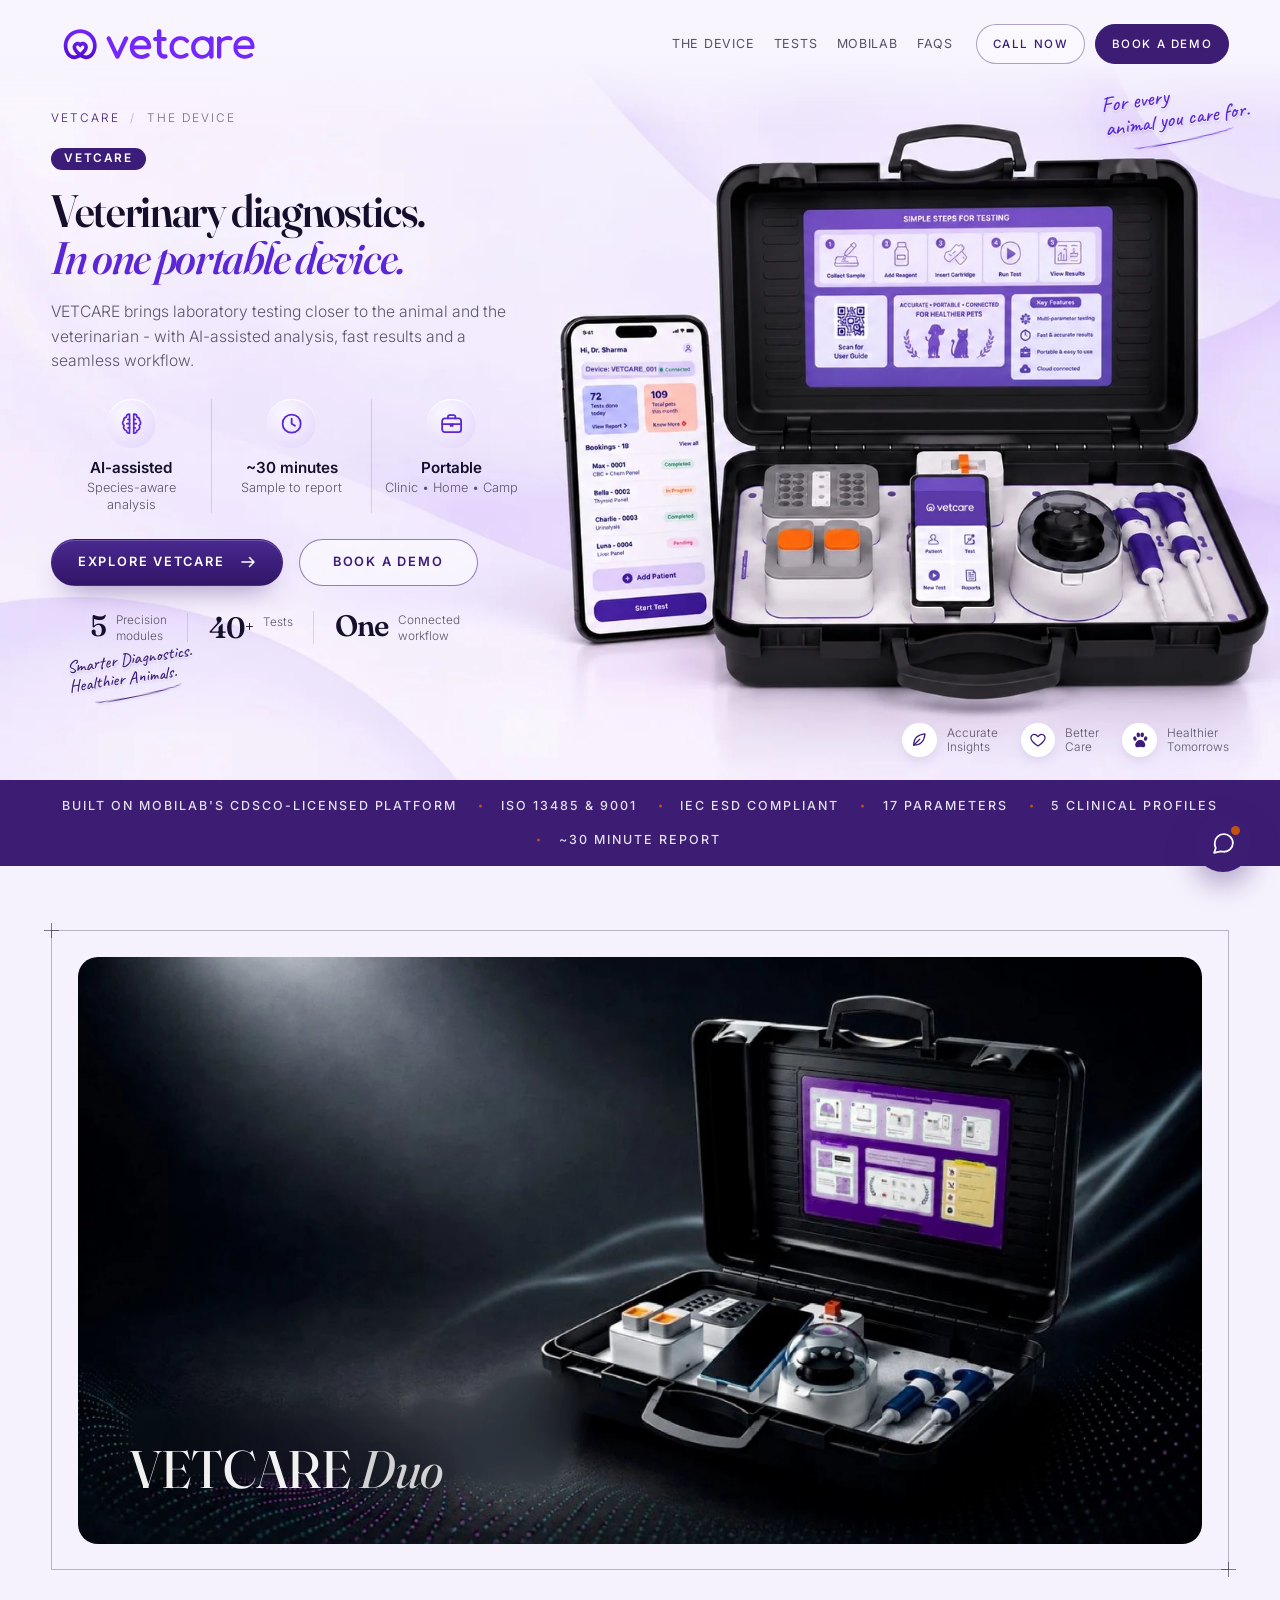
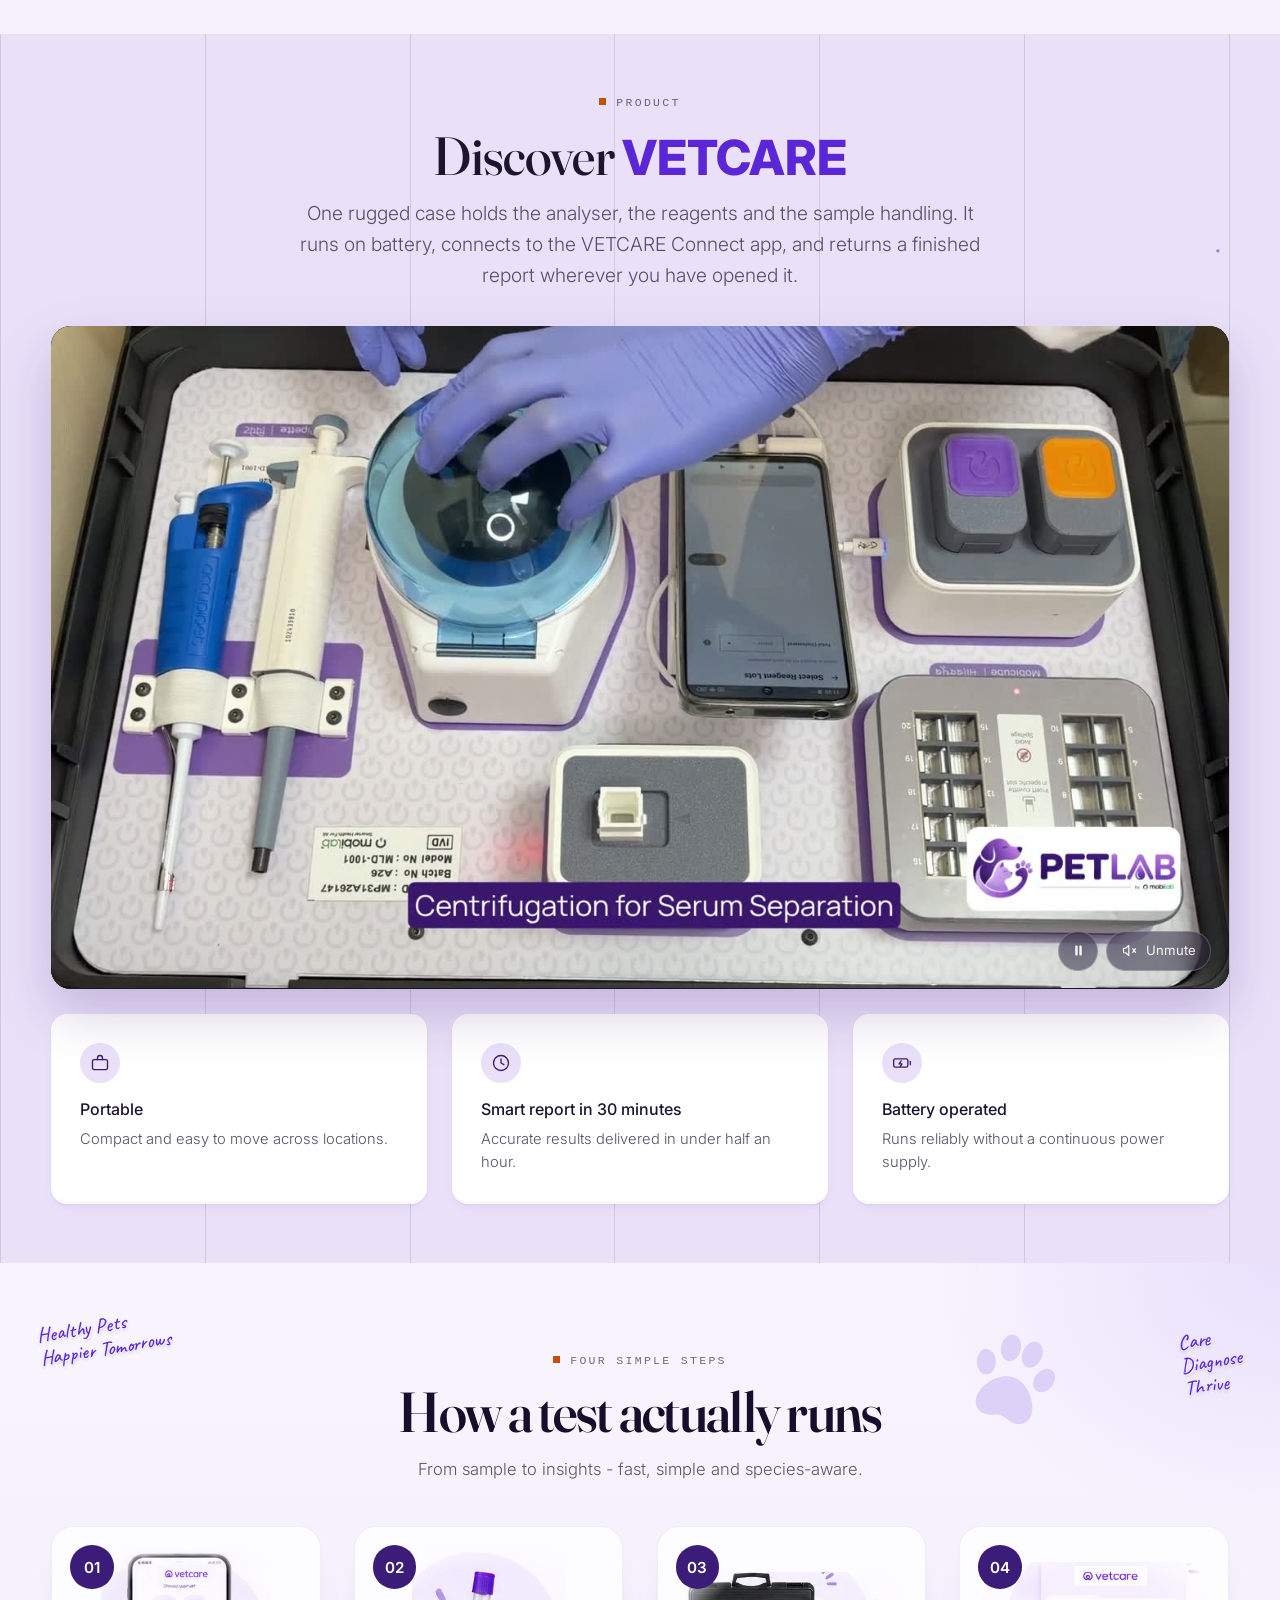
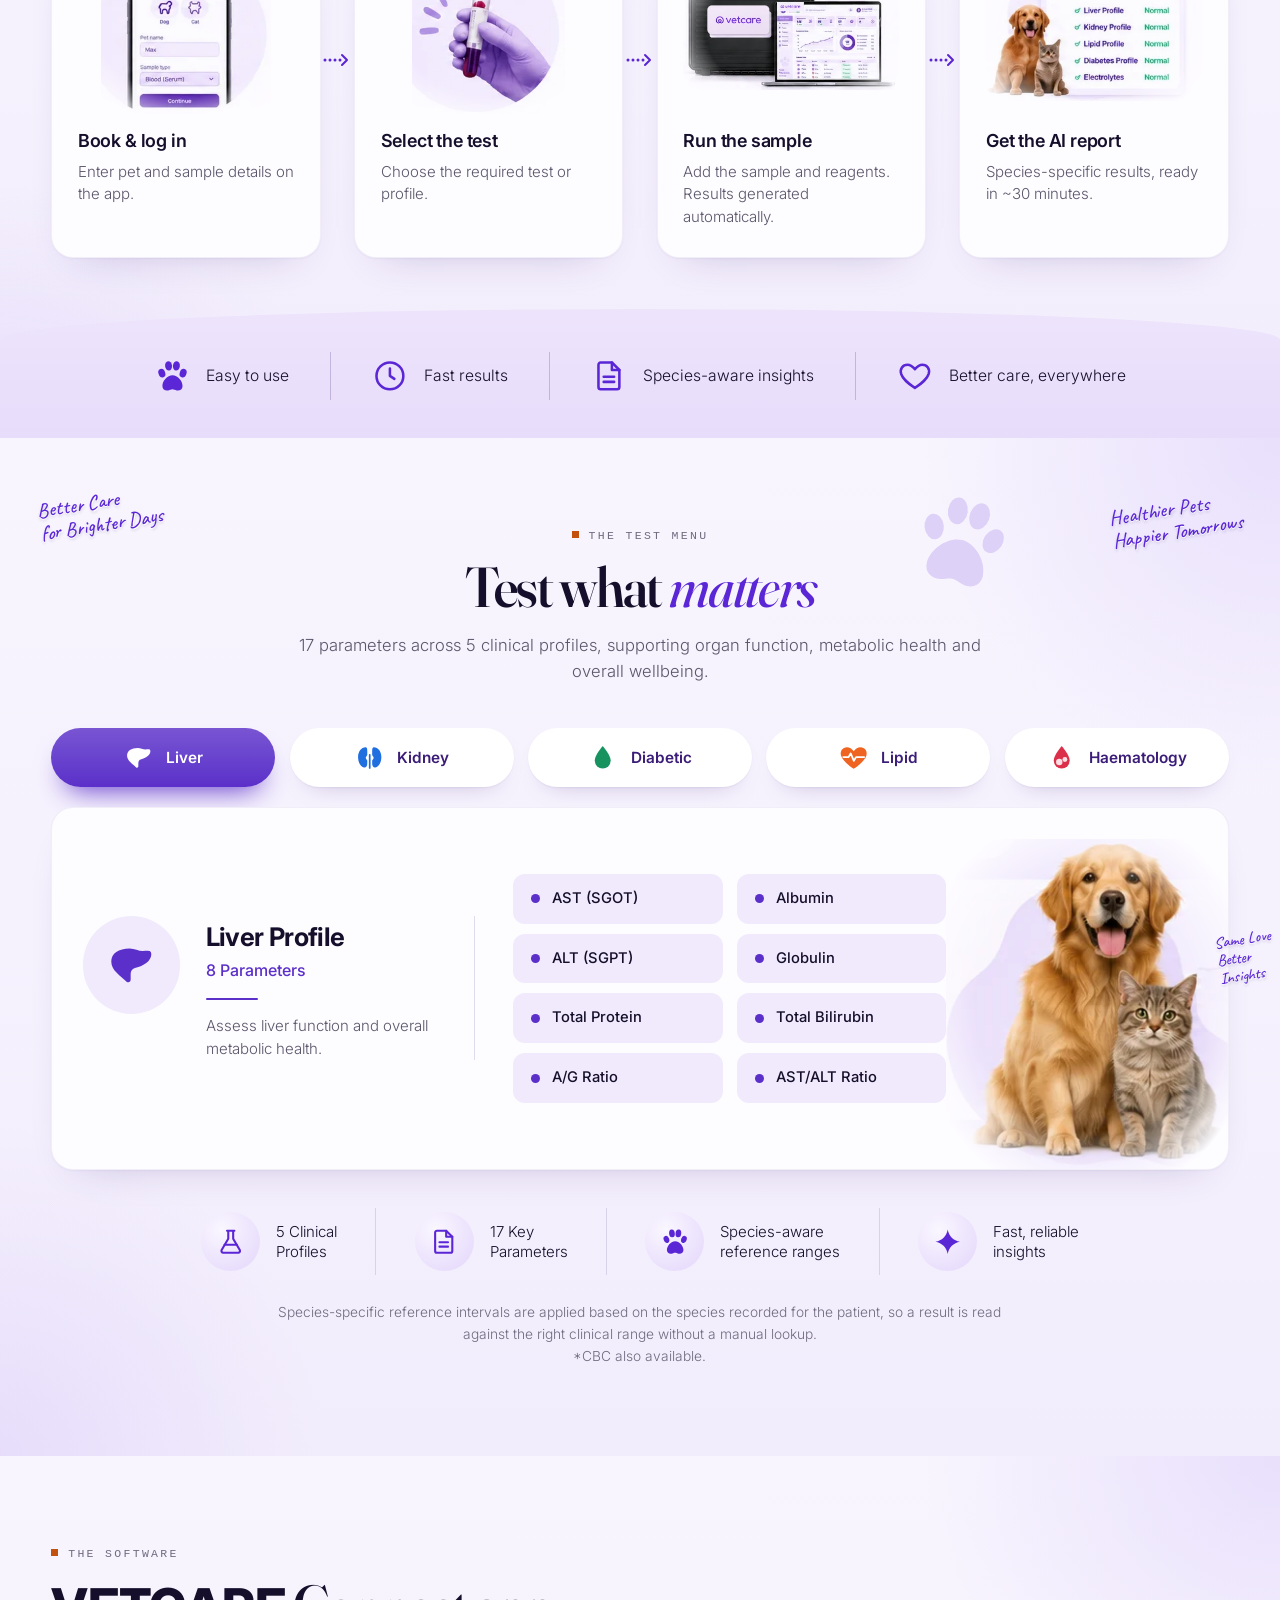
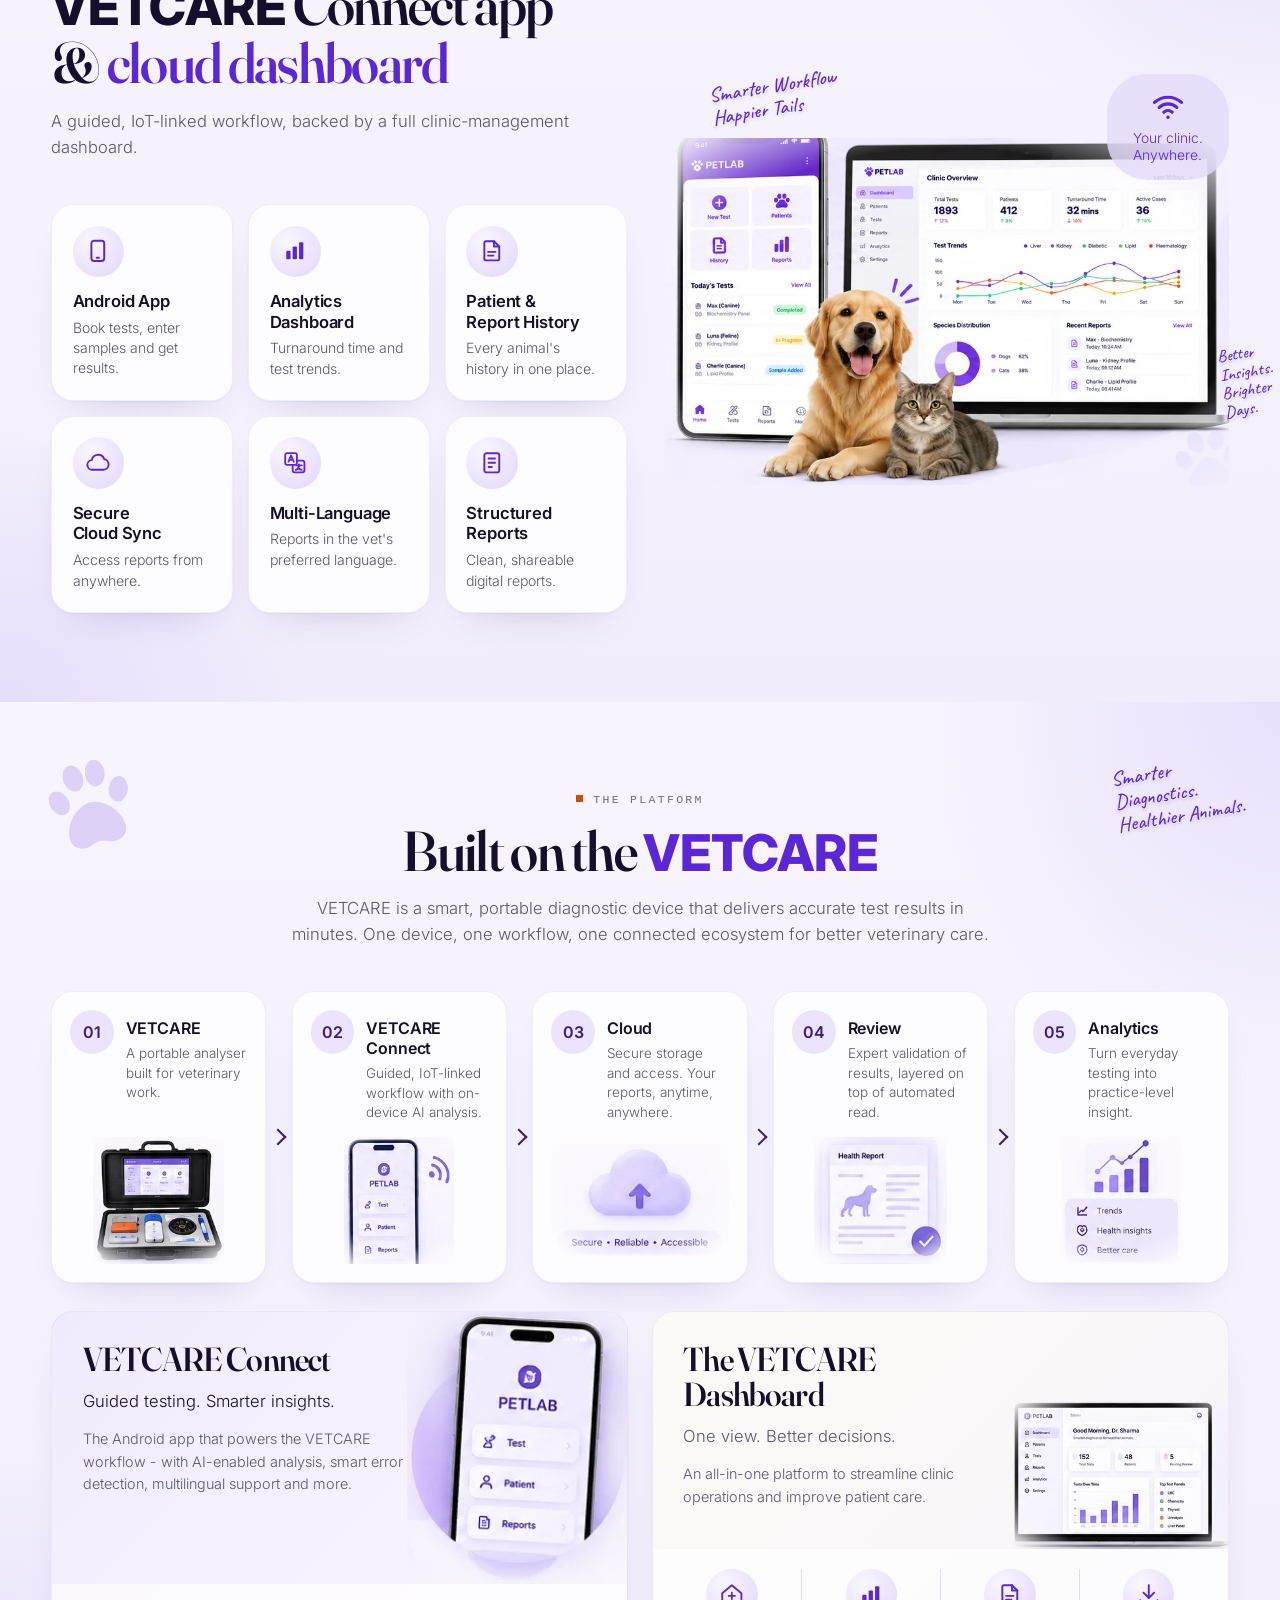
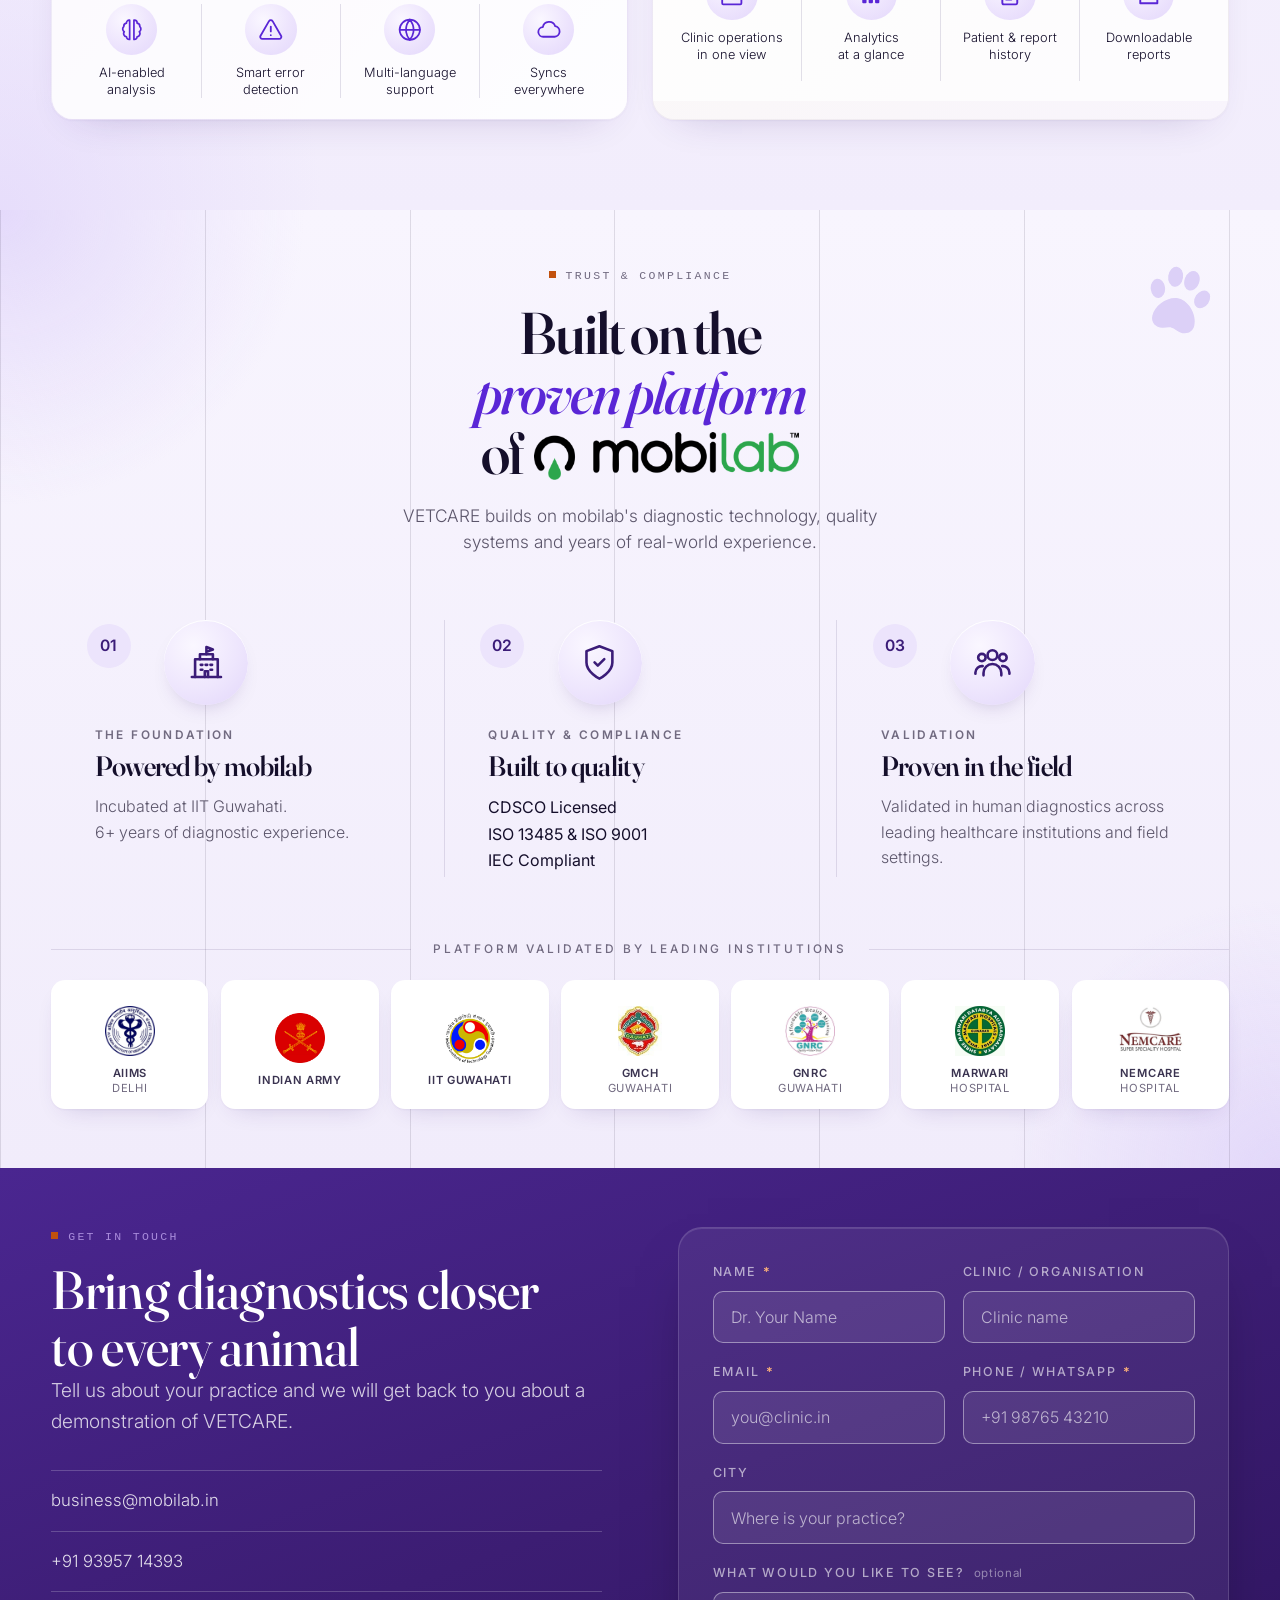
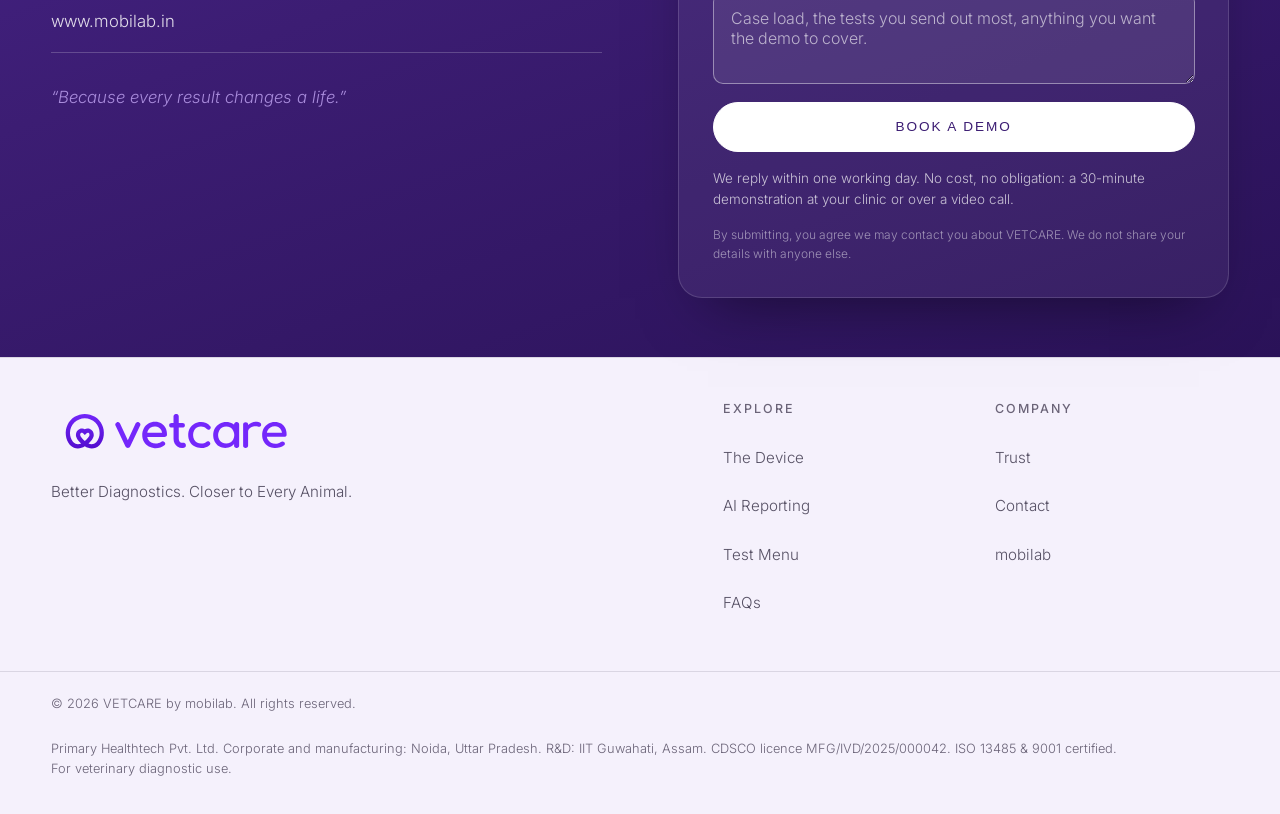
==== commit 4c42bf9e: "Rebrand PETLAB to VETCARE across imagery, add hospital and research cards, compact promise row, plat" ====
--- a/duo.html
+++ b/duo.html
@@ -106,7 +106,7 @@
     {
      "@type": "PropertyValue",
      "name": "Regulatory",
-     "value": "CDSCO licensed MFG/IVD/2025/000042; ISO 13485 & 9001"
+     "value": "Built on the mobilab platform: CDSCO licensed MFG/IVD/2025/000042; ISO 13485 & 9001"
     }
    ],
    "offers": {
@@ -172,7 +172,7 @@
 
 <!-- ═══════════ PRODUCT HERO ═══════════ -->
 <section class="hero hero--product dh">
-  <picture><source srcset="assets/device/duo-hero-scene.webp" type="image/webp"><img class="dh__bg" src="assets/device/duo-hero-scene.jpg" width="1672" height="941" fetchpriority="high" decoding="async"
+  <picture><source srcset="assets/device/duo-hero-scene.webp?v=2" type="image/webp"><img class="dh__bg" src="assets/device/duo-hero-scene.jpg?v=2" width="1672" height="941" fetchpriority="high" decoding="async"
        alt="The VETCARE case open, its lid showing the five test steps and its tray holding the analyser, Mobimix, smartphone, Mobifuge and pipettes, beside a phone running the VETCARE app."></picture>
 
   <div class="wrap dh__inner">
@@ -224,7 +224,7 @@
 
 <section class="ribbon">
   <div class="wrap ribbon__inner">
-    <span>CDSCO Licensed</span><span>ISO 13485 &amp; 9001</span><span>IEC ESD Compliant</span>
+    <span>Built on mobilab's CDSCO-licensed platform</span><span>ISO 13485 &amp; 9001</span><span>IEC ESD Compliant</span>
     <span>17 parameters</span><span>5 clinical profiles</span><span>~30 minute report</span>
   </div>
 </section>
@@ -334,16 +334,16 @@
 
     <ol class="st__grid">
       <li class="x-card reveal"><span class="st__n">01</span>
-        <picture><source srcset="assets/illustrations/steps-book.webp" type="image/webp"><img class="st__art" src="assets/illustrations/steps-book.jpg" width="255" height="250" loading="lazy" decoding="async" alt="The VETCARE app asking for the pet type, name and sample type."></picture>
+        <picture><source srcset="assets/illustrations/steps-book.webp?v=2" type="image/webp"><img class="st__art" src="assets/illustrations/steps-book.jpg?v=2" width="255" height="250" loading="lazy" decoding="async" alt="The VETCARE app asking for the pet type, name and sample type."></picture>
         <h3>Book &amp; log in</h3><p>Enter pet and sample details on the app.</p></li>
       <li class="x-card reveal" data-d="1"><span class="st__n">02</span>
         <picture><source srcset="assets/illustrations/steps-select.webp" type="image/webp"><img class="st__art" src="assets/illustrations/steps-select.jpg" width="238" height="258" loading="lazy" decoding="async" alt="A gloved hand holding a blood sample tube."></picture>
         <h3>Select the test</h3><p>Choose the required test or profile.</p></li>
       <li class="x-card reveal" data-d="2"><span class="st__n">03</span>
-        <picture><source srcset="assets/illustrations/steps-run.webp" type="image/webp"><img class="st__art" src="assets/illustrations/steps-run.jpg" width="390" height="212" loading="lazy" decoding="async" alt="The VETCARE case beside a laptop running the VETCARE dashboard."></picture>
+        <picture><source srcset="assets/illustrations/steps-run.webp?v=2" type="image/webp"><img class="st__art" src="assets/illustrations/steps-run.jpg?v=2" width="390" height="212" loading="lazy" decoding="async" alt="The VETCARE case beside a laptop running the VETCARE dashboard."></picture>
         <h3>Run the sample</h3><p>Add the sample and reagents. Results generated automatically.</p></li>
       <li class="x-card reveal" data-d="3"><span class="st__n">04</span>
-        <picture><source srcset="assets/illustrations/steps-report.webp" type="image/webp"><img class="st__art" src="assets/illustrations/steps-report.jpg" width="330" height="212" loading="lazy" decoding="async" alt="A dog and cat beside a VETCARE report listing profiles marked normal."></picture>
+        <picture><source srcset="assets/illustrations/steps-report.webp?v=2" type="image/webp"><img class="st__art" src="assets/illustrations/steps-report.jpg?v=2" width="330" height="212" loading="lazy" decoding="async" alt="A dog and cat beside a VETCARE report listing profiles marked normal."></picture>
         <h3>Get the AI report</h3><p>Species-specific results, ready in ~30 minutes.</p></li>
     </ol>
   </div>
@@ -570,11 +570,11 @@
         </div>
         <p class="tc__kicker">Validation</p>
         <h3 class="tc__h">Proven in the field</h3>
-        <p class="tc__text">Validated across leading healthcare institutions and field settings.</p>
+        <p class="tc__text">Validated in human diagnostics across leading healthcare institutions and field settings.</p>
       </li>
     </ul>
 
-    <p class="tc__rule reveal">Validated by leading institutions</p>
+    <p class="tc__rule reveal">Platform validated by leading institutions</p>
     <ul class="tc__logos reveal">
       <li><picture><source srcset="assets/partners/logo-aiims.webp" type="image/webp"><img src="assets/partners/logo-aiims.png" alt="AIIMS Delhi" width="240" height="240" loading="lazy" decoding="async"></picture><span>AIIMS<small>Delhi</small></span></li>
       <li><picture><source srcset="assets/partners/logo-army.webp" type="image/webp"><img src="assets/partners/logo-army.png" alt="Indian Army" width="180" height="180" loading="lazy" decoding="async"></picture><span>Indian Army</span></li>
--- a/styles.css
+++ b/styles.css
@@ -578,27 +578,27 @@
 
 /* the four pillars — the brochure's promise panel */
 .pillars__grid{
-  display:grid;grid-template-columns:repeat(2,1fr);
-  max-width:1080px;margin-inline:auto;
-  gap:clamp(18px,2.2vw,30px);
+  display:grid;grid-template-columns:repeat(4,1fr);
+  max-width:1180px;margin-inline:auto;
+  gap:clamp(14px,1.6vw,22px);
 }
 .pillars__card{
   background:#fff;border:1px solid var(--rule);border-radius:18px;
-  padding:clamp(30px,3.4vw,48px) clamp(24px,3vw,40px);
+  padding:clamp(22px,2.4vw,32px) clamp(16px,1.8vw,26px);
   text-align:center;
 }
-.pillars__ico{display:block;color:var(--purple);margin:0 auto 22px}
+.pillars__ico{display:block;color:var(--purple);margin:0 auto 16px}
 .pillars__ico svg{width:clamp(46px,4.4vw,62px);height:auto;margin-inline:auto}
 .pillars__card h3{
-  font-size:clamp(1.1rem,1.5vw,1.32rem);font-weight:600;
+  font-size:clamp(1rem,1.15vw,1.18rem);font-weight:600;
   letter-spacing:.1em;text-transform:uppercase;color:var(--purple);
 }
 .pillars__card h3::after{
   content:"";display:block;width:34px;height:2px;border-radius:2px;
-  background:var(--purple);margin:16px auto 14px;
+  background:var(--purple);margin:12px auto 10px;
 }
 .pillars__card p{
-  font-size:.95rem;line-height:1.7;color:var(--ink-soft);
+  font-size:.92rem;line-height:1.6;color:var(--ink-soft);
   max-width:22em;margin-inline:auto;
 }
 .compare{
@@ -657,7 +657,7 @@
 .faq__list p{padding:0 44px 26px 0;font-size:.98rem;line-height:1.75;color:var(--ink-soft);margin:0}
 
 @media (max-width:1080px){
-  .ai__grid,.comes__grid{grid-template-columns:repeat(2,1fr)}
+  .ai__grid,.comes__grid,.pillars__grid{grid-template-columns:repeat(2,1fr)}
 }
 @media (max-width:860px){
   .nav__cta .btn--ghost{display:none}
@@ -1548,8 +1548,10 @@
 /* ═══ DIAGNOSTICS NEAR YOU ═══ */
 .near{background:linear-gradient(180deg,#F7F3FE 0%,#F1EBFC 100%)}
 .near .lead{max-width:48em}
-.near__grid{display:grid;grid-template-columns:repeat(3,1fr);gap:clamp(18px,2.4vw,34px);margin-top:clamp(8px,1.4vw,18px)}
-.place{height:100%}
+.near__grid{display:grid;grid-template-columns:repeat(6,1fr);gap:clamp(18px,2.4vw,34px);margin-top:clamp(8px,1.4vw,18px)}
+.place{height:100%;grid-column:span 2}
+/* five cards sit as 3 + 2, second row centred */
+.place:nth-child(4){grid-column:2/span 2}
 .place__card{height:100%;display:flex;flex-direction:column;border-radius:34px 34px 30px 30px}
 .place__media{
   position:relative;overflow:hidden;
@@ -1557,7 +1559,7 @@
   aspect-ratio:5/4;box-shadow:var(--lift-2);
   transform:translateZ(0);
 }
-.place:nth-child(2) .place__media{border-radius:36px 120px 28px 28px / 36px 70px 28px 28px}
+.place:nth-child(2) .place__media,.place:nth-child(4) .place__media{border-radius:36px 120px 28px 28px / 36px 70px 28px 28px}
 .place__media img{width:100%;height:100%;object-fit:cover;transition:transform 1.2s var(--ease)}
 .place:nth-child(3) .place__media img{object-position:60% 40%}
 .place__card:hover .place__media img{transform:scale(1.045)}
@@ -1606,8 +1608,15 @@
 .near__script{position:absolute;right:clamp(0px,1vw,24px);bottom:clamp(-6px,0vw,10px)}
 
 @media (max-width:1080px){ .near__script{display:none} }
+@media (max-width:1080px){
+  .near__grid{grid-template-columns:repeat(2,1fr)}
+  .place{grid-column:auto}
+  .place:nth-child(4){grid-column:auto}
+  .place:nth-child(5){grid-column:1/-1;max-width:calc(50% - clamp(9px,1.2vw,17px));margin-inline:auto;width:100%}
+}
 @media (max-width:860px){
   .near__grid{grid-template-columns:1fr;max-width:520px;margin-inline:auto}
+  .place:nth-child(5){max-width:none;margin-inline:0}
   .near__route{display:none}
 }
 
@@ -1785,7 +1794,7 @@
   transition:transform .5s var(--ease),box-shadow .5s var(--ease);
 }
 .pillars__card:hover{transform:translateY(-4px);box-shadow:var(--rim),var(--lift-2)}
-.pillars__ico.orb{display:flex;width:84px;height:84px;margin:0 auto 20px}
+.pillars__ico.orb{display:flex;width:64px;height:64px;margin:0 auto 14px}
 .pillars__ico.orb svg{width:44%;height:44%}
 .tabs__pane{box-shadow:var(--lift-1)}
 .faq__list details{transition:background .3s var(--ease)}
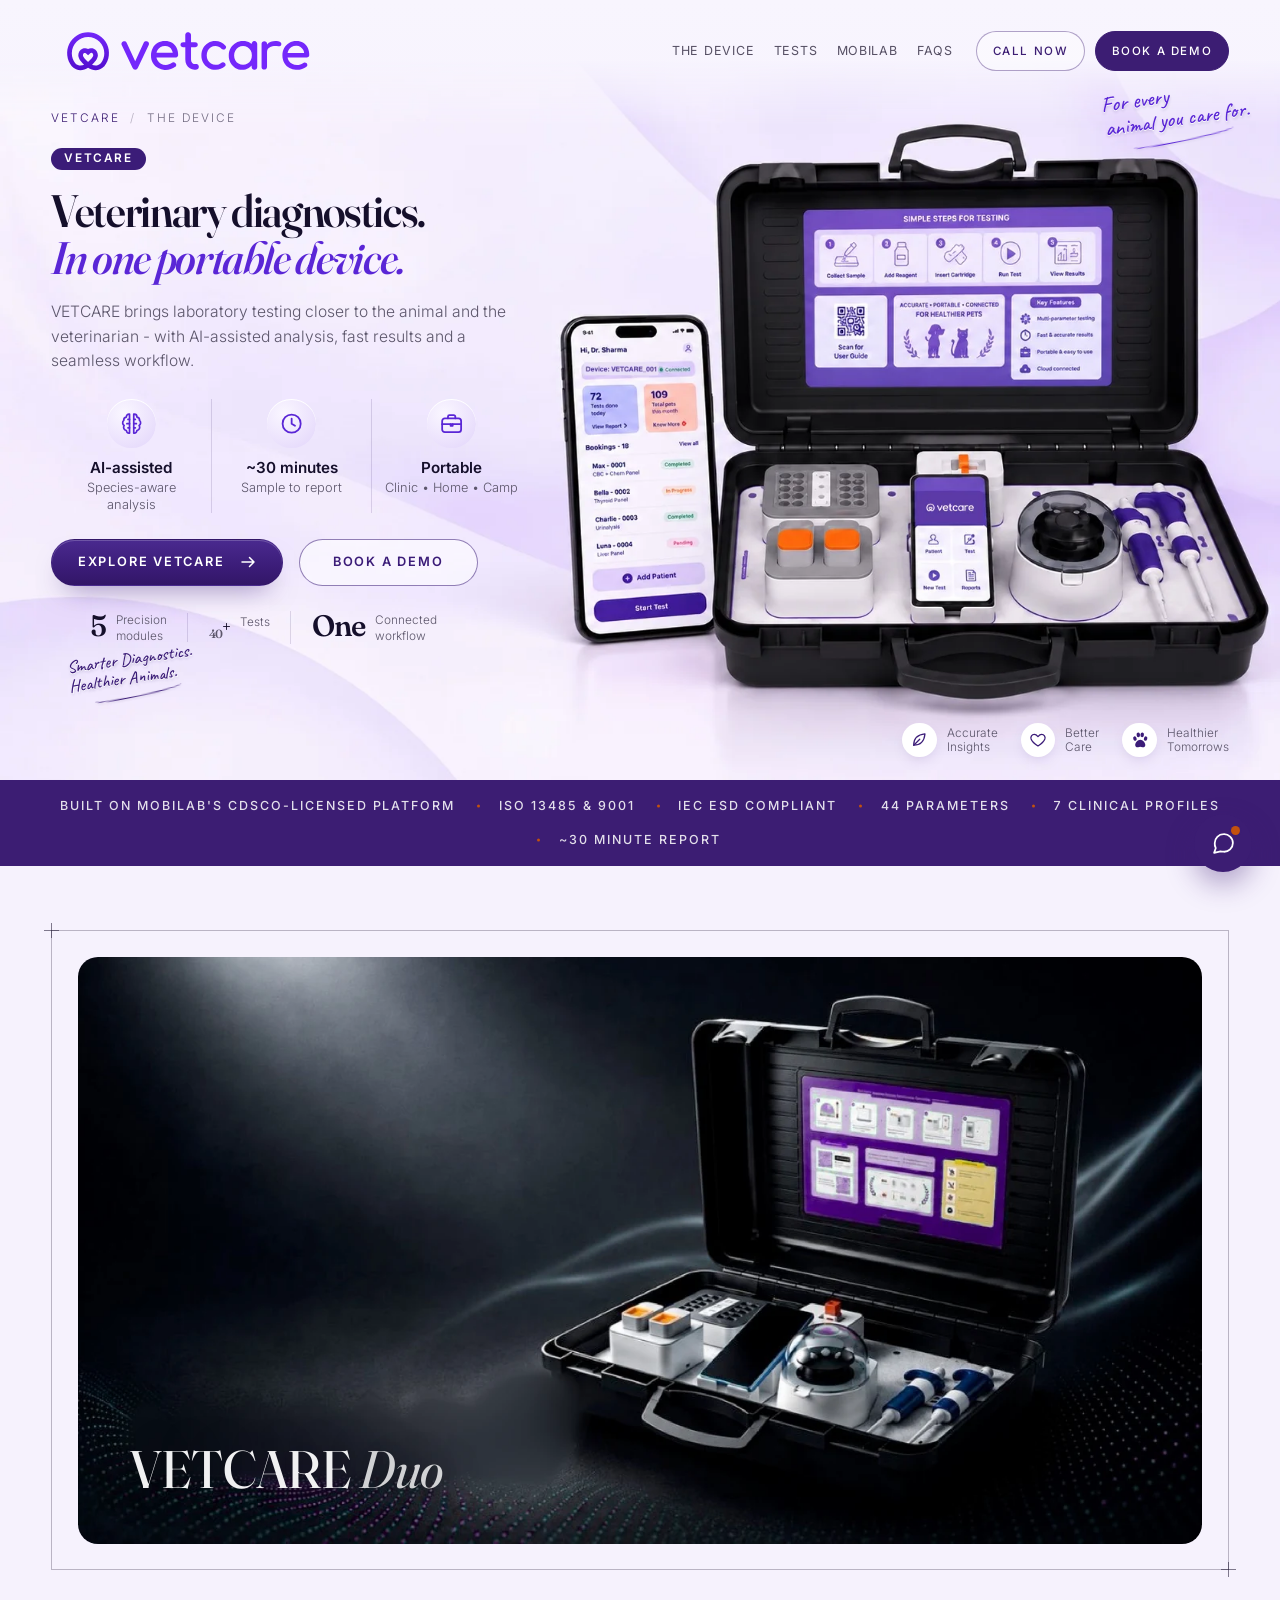
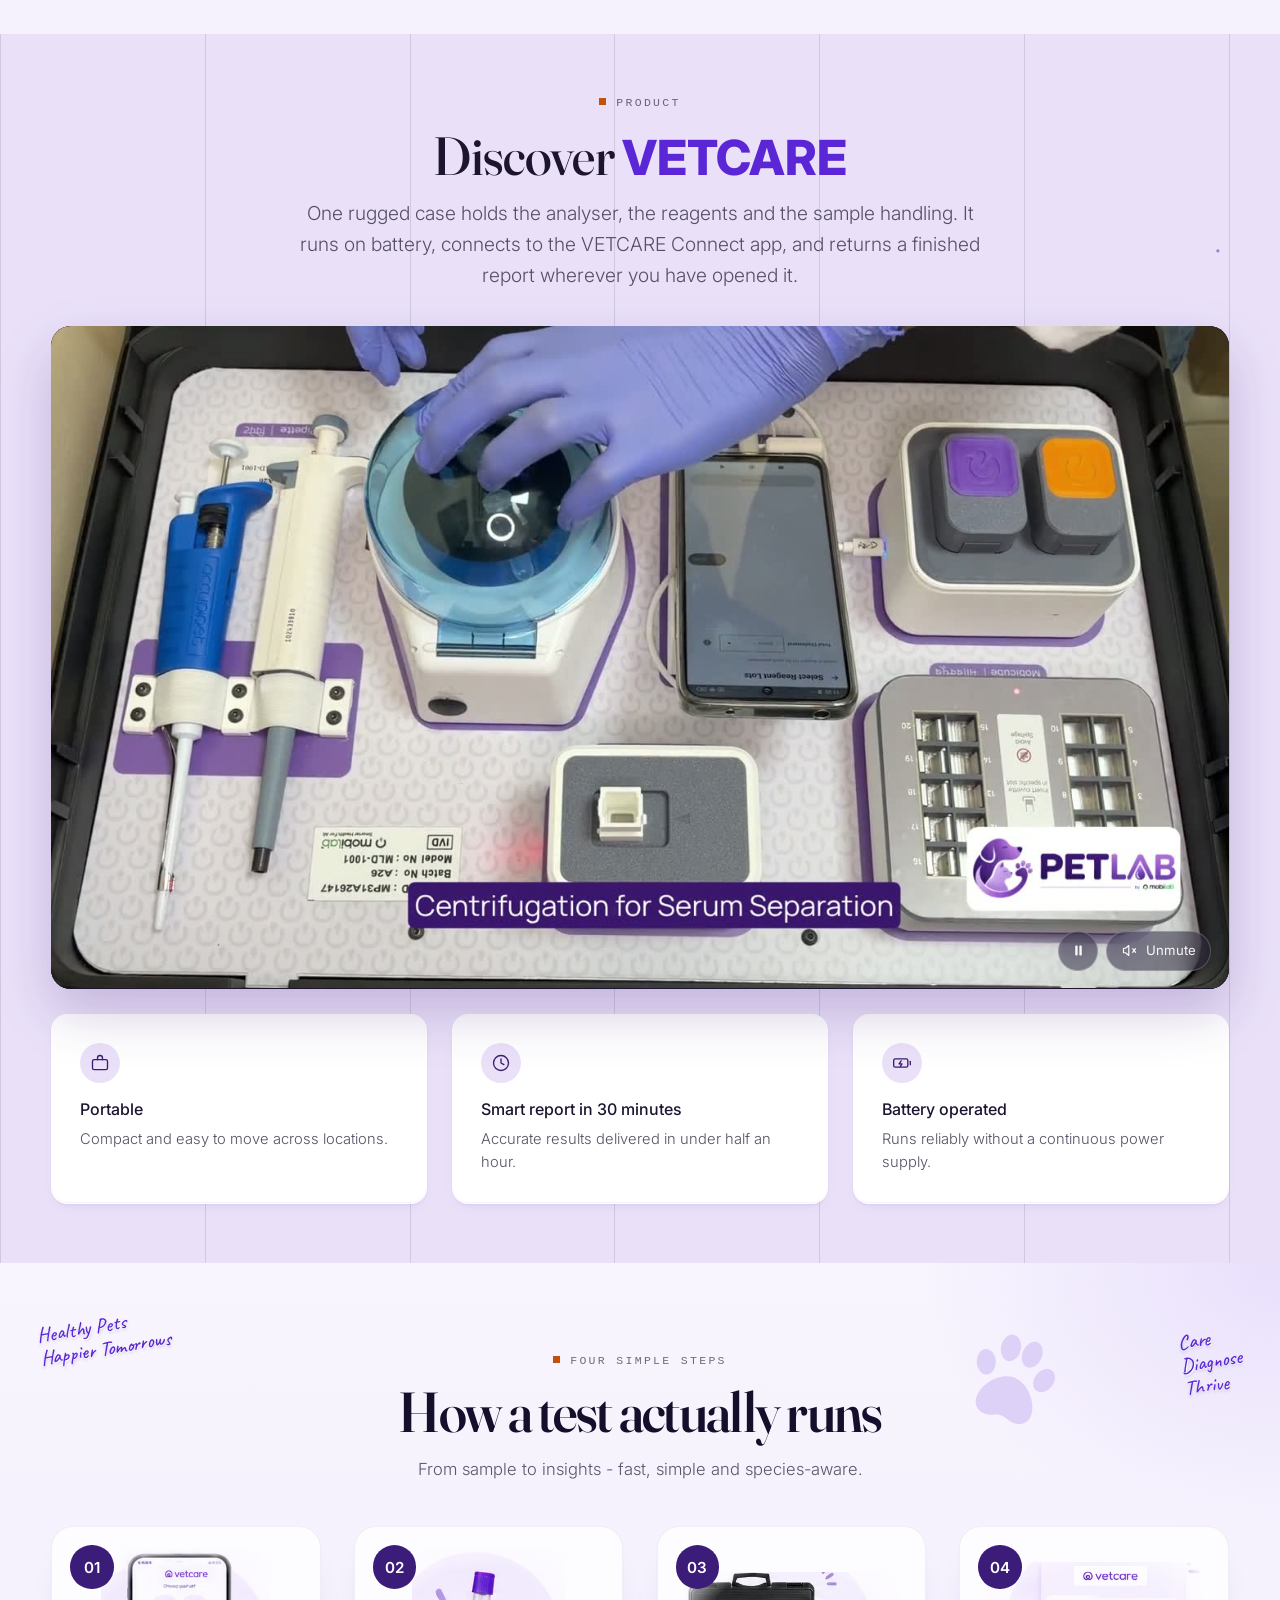
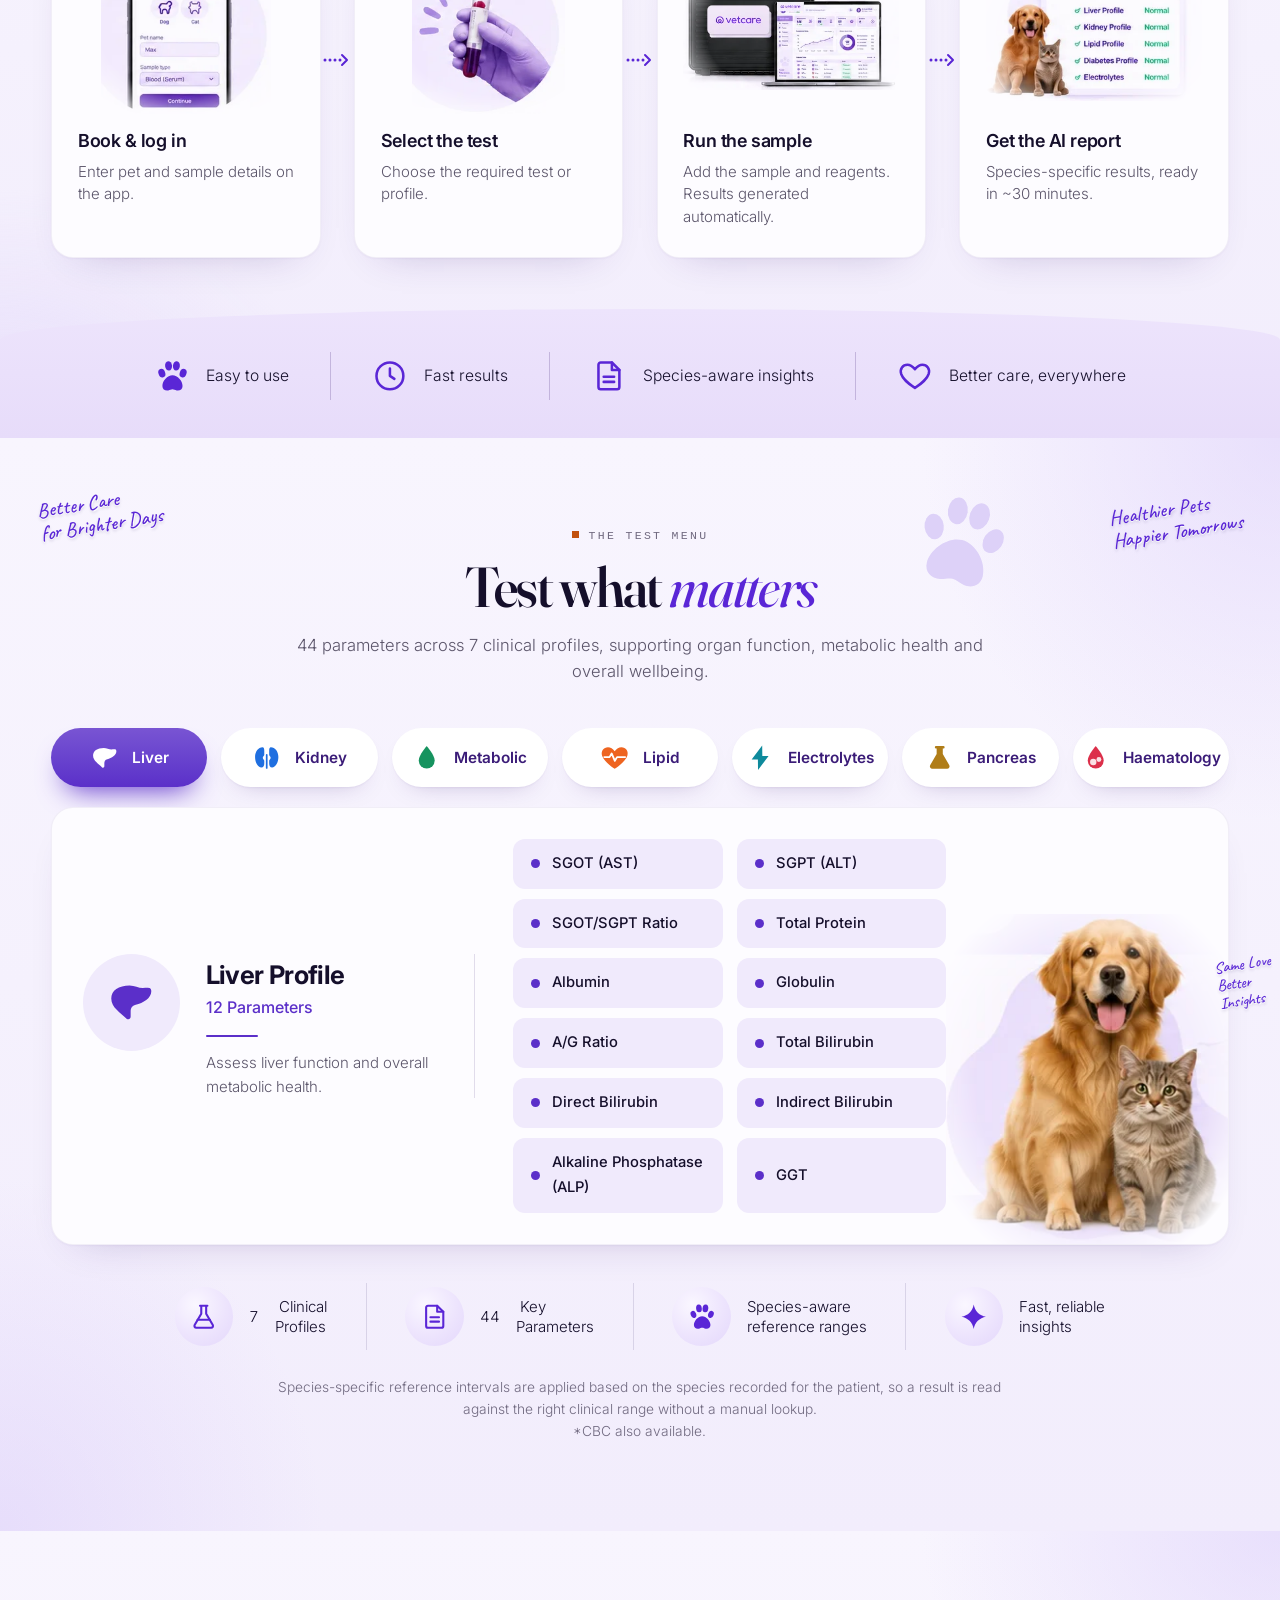
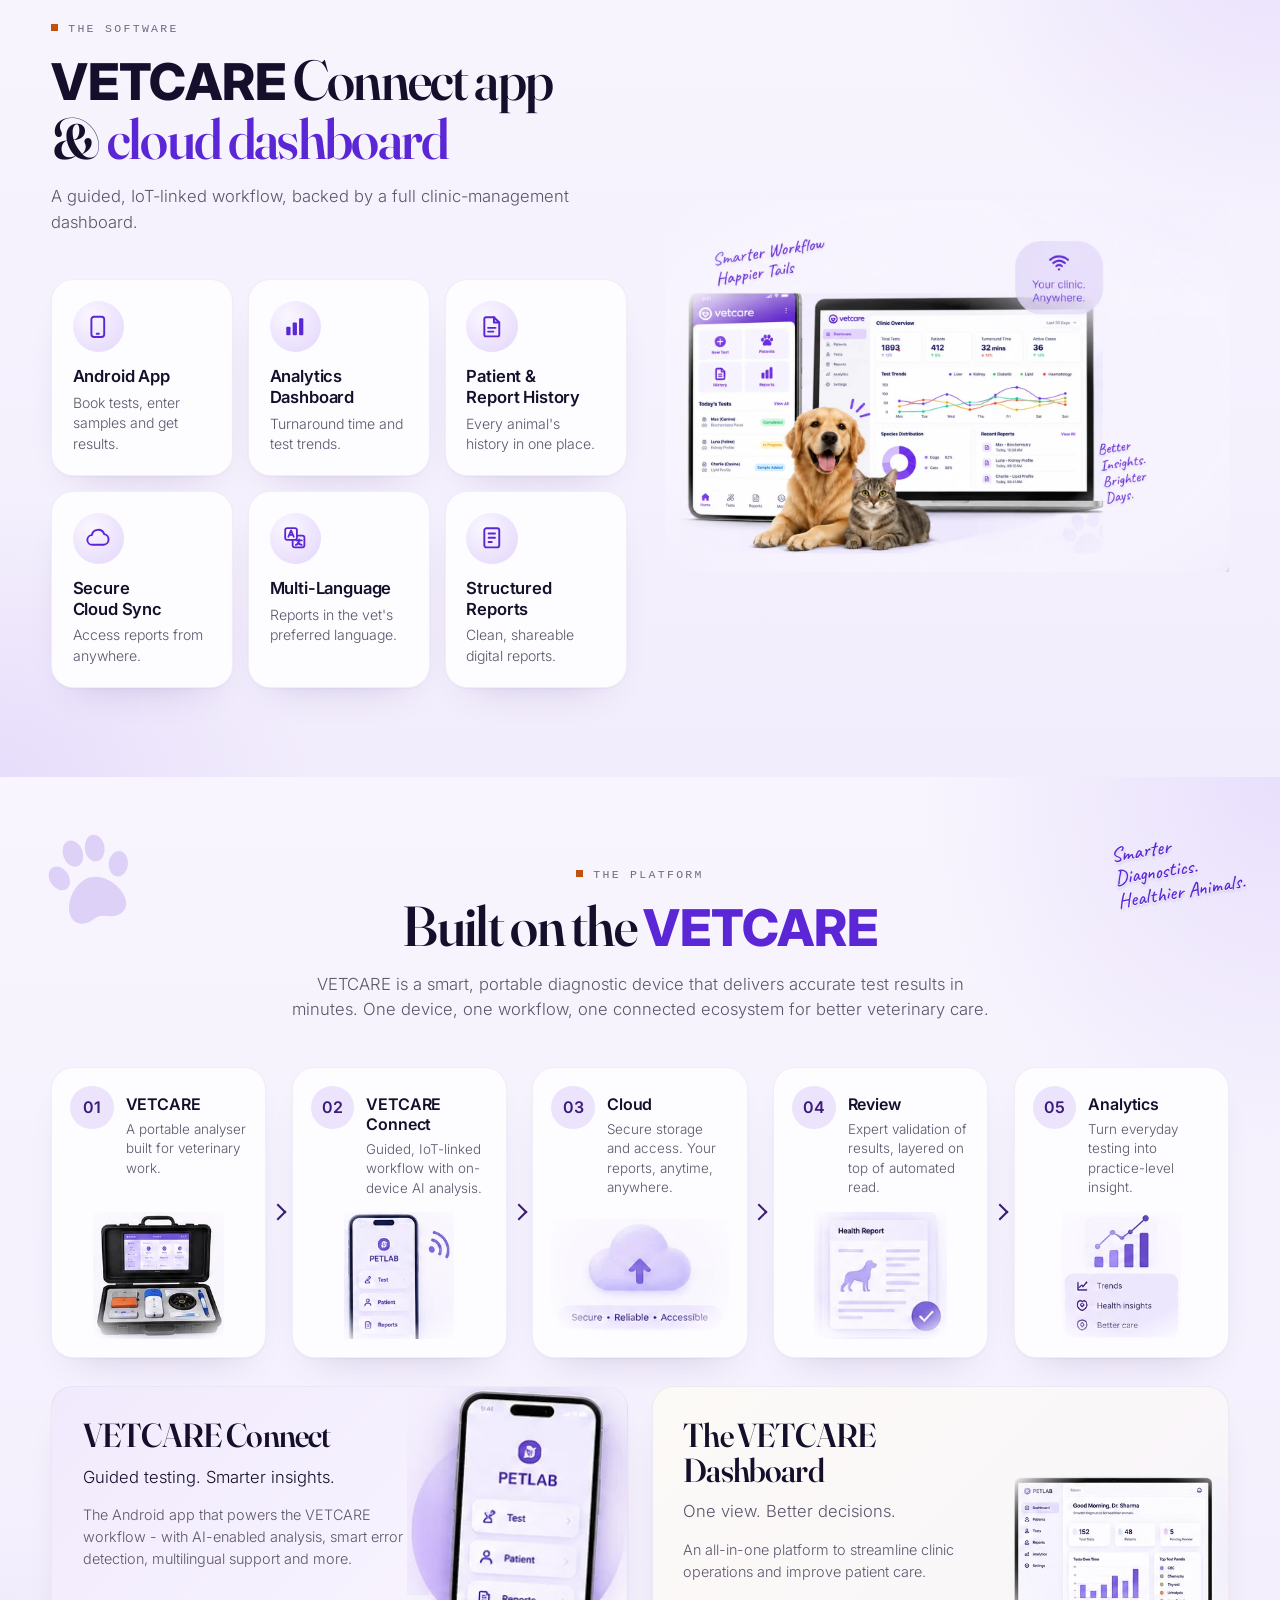
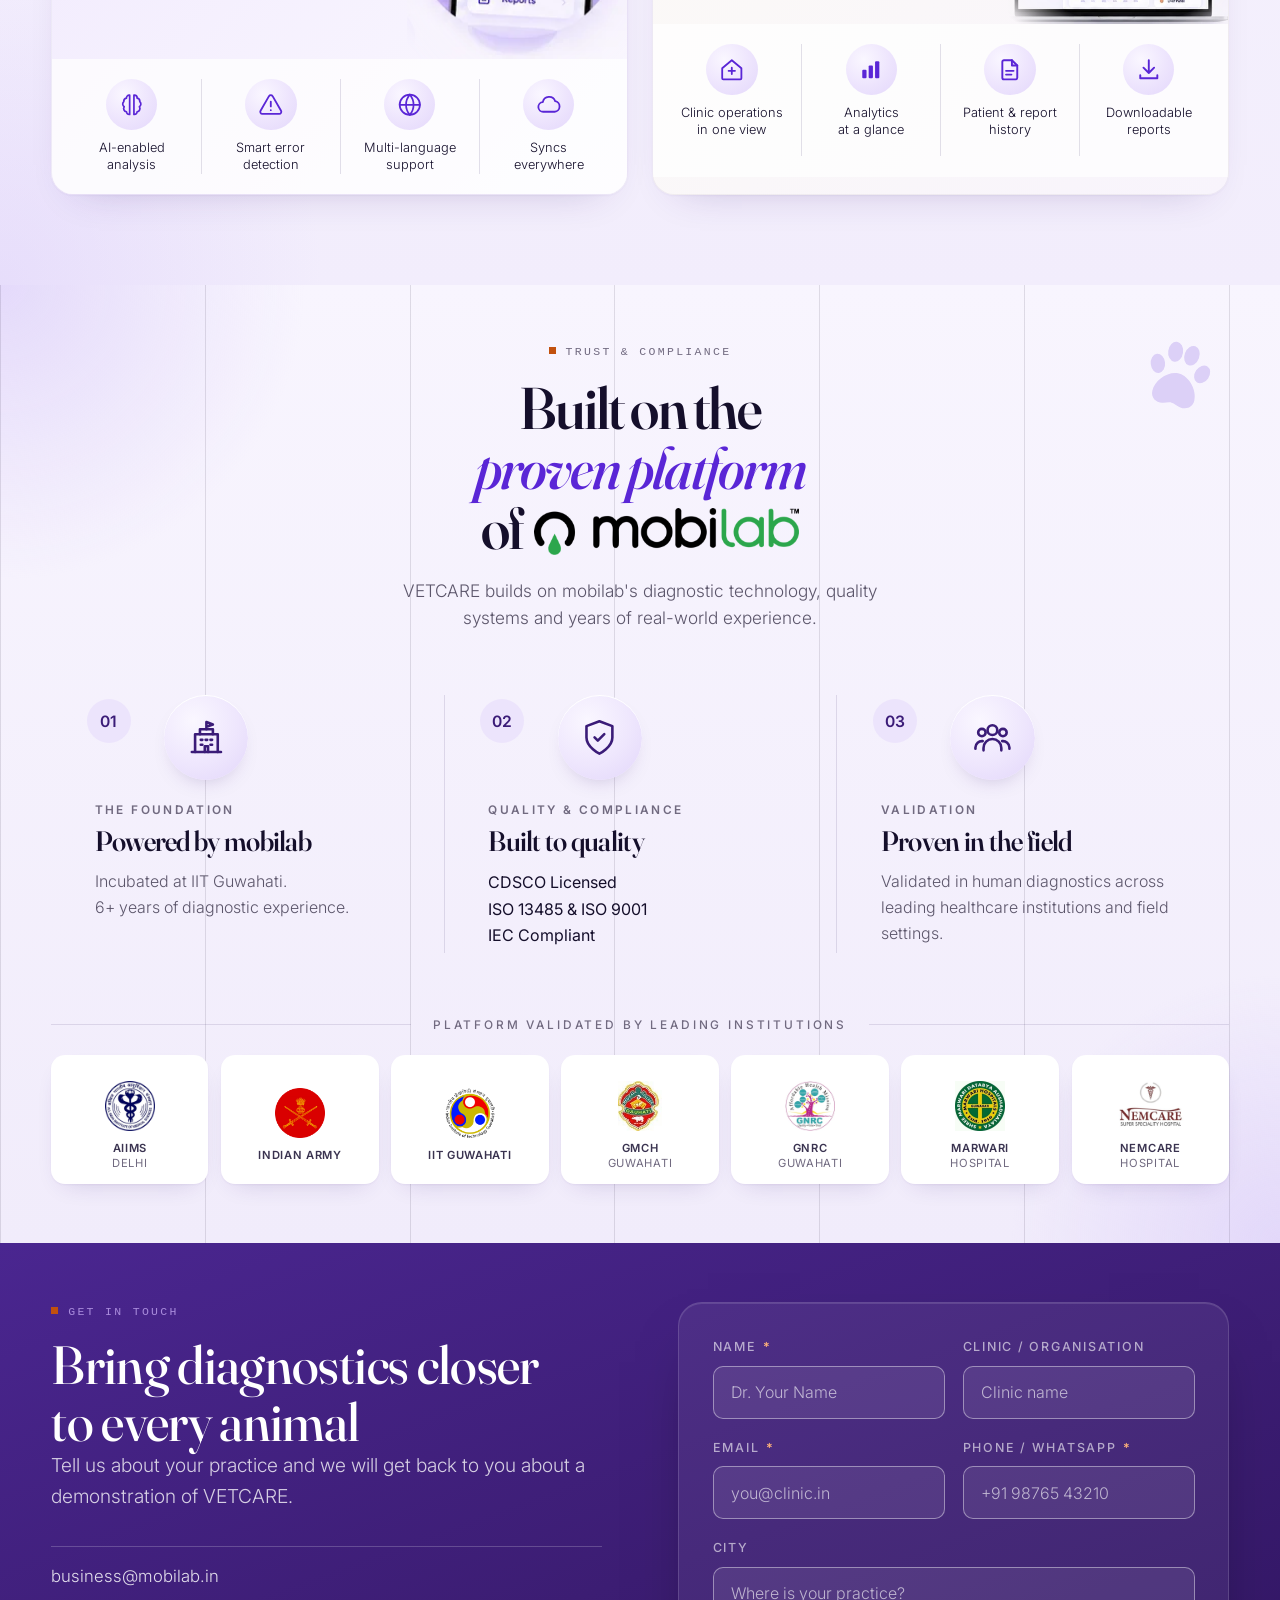
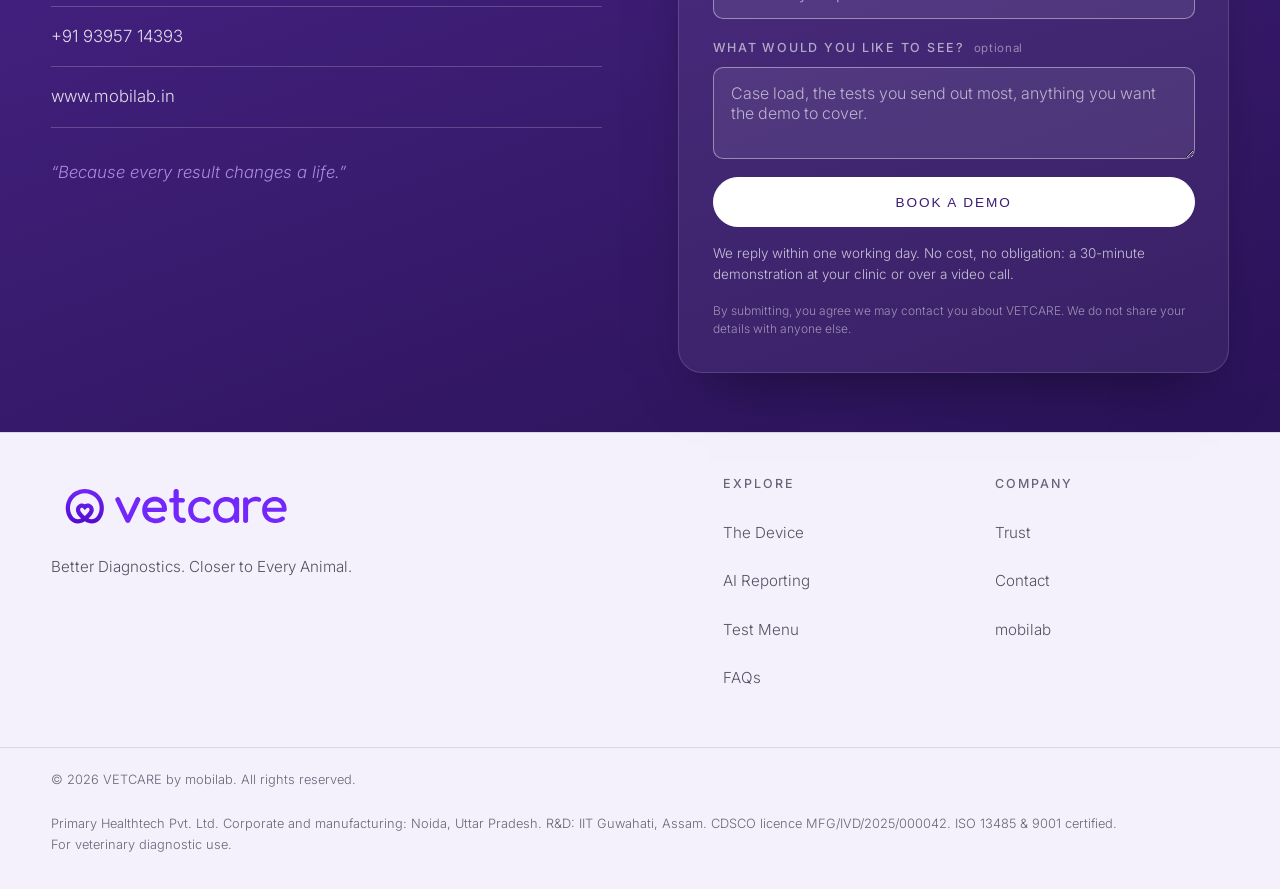
==== commit e0ee7c0b: "Sync latest site changes from petlab-web Motion effects (fx.js, motion.min.js), hospital/research/mo" ====
--- a/duo.html
+++ b/duo.html
@@ -4,7 +4,7 @@
 <meta charset="UTF-8">
 <meta name="viewport" content="width=device-width, initial-scale=1.0">
 <title>VETCARE Duo | One device. Many tests. Anywhere. | VETCARE</title>
-<meta name="description" content="The VETCARE Duo: the portable analyser behind VETCARE. Five precision modules in one rugged case, AI-analysed reports in ~30 minutes, 11 veterinary parameters across 5 clinical profiles.">
+<meta name="description" content="The VETCARE Duo: the portable analyser behind VETCARE. Five precision modules in one rugged case, AI-analysed reports in ~30 minutes, 44 veterinary parameters across 7 clinical profiles.">
 <meta name="theme-color" content="#F5F1FC">
 <link rel="canonical" href="https://petlab.in/duo.html">
 
@@ -17,7 +17,7 @@
 <meta property="og:site_name" content="VETCARE by mobilab">
 <meta property="og:url" content="https://petlab.in/duo.html">
 <meta property="og:title" content="VETCARE Duo: one device, many tests, anywhere">
-<meta property="og:description" content="The portable analyser behind VETCARE. Five precision modules in one rugged case, AI-analysed reports in ~30 minutes, 11 veterinary parameters across 5 clinical profiles.">
+<meta property="og:description" content="The portable analyser behind VETCARE. Five precision modules in one rugged case, AI-analysed reports in ~30 minutes, 44 veterinary parameters across 7 clinical profiles.">
 <meta property="og:image" content="https://petlab.in/assets/brand/og-cover.jpg">
 <meta property="og:image:width" content="1200">
 <meta property="og:image:height" content="630">
@@ -31,7 +31,7 @@
 <link rel="preconnect" href="https://fonts.googleapis.com">
 <link rel="preconnect" href="https://fonts.gstatic.com" crossorigin>
 <link href="https://fonts.googleapis.com/css2?family=Fraunces:ital,opsz,wght@0,9..144,400..700;1,9..144,400..700&family=Inter:wght@300;400;500;600;700&family=Caveat:wght@500;600&display=swap" rel="stylesheet">
-<link rel="stylesheet" href="styles.css?v=21">
+<link rel="stylesheet" href="styles.css?v=34">
 <script>document.documentElement.className+=' js';</script>
 <script type="application/ld+json">
 {
@@ -87,7 +87,7 @@
    "image": "https://petlab.in/assets/brand/og-cover.jpg",
    "url": "https://petlab.in/duo.html",
    "category": "Veterinary diagnostic equipment",
-   "description": "An AI-powered portable point-of-care blood analyser for veterinary practice. 17 parameters across 5 clinical profiles, with species-aware reference ranges and an AI-analysed report in about 30 minutes.",
+   "description": "An AI-powered portable point-of-care blood analyser for veterinary practice. 44 parameters across 7 clinical profiles, with species-aware reference ranges and an AI-analysed report in about 30 minutes.",
    "audience": {
     "@type": "Audience",
     "audienceType": "Veterinarians and veterinary clinics"
@@ -101,7 +101,7 @@
     {
      "@type": "PropertyValue",
      "name": "Parameters",
-     "value": "11 across 5 clinical profiles"
+     "value": "44 across 7 clinical profiles"
     },
     {
      "@type": "PropertyValue",
@@ -205,8 +205,8 @@
       </div>
 
       <ul class="dh__stats reveal" data-d="4">
-        <li><b>5</b><span>Precision<br>modules</span></li>
-        <li><b>40<small>+</small></b><span>Tests</span></li>
+        <li><b class="num" data-to="5">5</b><span>Precision<br>modules</span></li>
+        <li><b><span class="num" data-to="40">40</span><small>+</small></b><span>Tests</span></li>
         <li><b>One</b><span>Connected<br>workflow</span></li>
       </ul>
       <p class="dh__sig" aria-hidden="true">Smarter Diagnostics.<br>Healthier Animals.</p>
@@ -225,7 +225,7 @@
 <section class="ribbon">
   <div class="wrap ribbon__inner">
     <span>Built on mobilab's CDSCO-licensed platform</span><span>ISO 13485 &amp; 9001</span><span>IEC ESD Compliant</span>
-    <span>17 parameters</span><span>5 clinical profiles</span><span>~30 minute report</span>
+    <span><span class="num" data-to="44">44</span> parameters</span><span><span class="num" data-to="7">7</span> clinical profiles</span><span>~30 minute report</span>
   </div>
 </section>
 
@@ -366,43 +366,55 @@
     <header class="x-head reveal">
       <p class="x-eyebrow x-mono">The test menu</p>
       <h2 class="x-title">Test what <em>matters</em></h2>
-      <p class="x-lead">17 parameters across 5 clinical profiles, supporting organ function, metabolic health and overall wellbeing.</p>
+      <p class="x-lead">44 parameters across 7 clinical profiles, supporting organ function, metabolic health and overall wellbeing.</p>
     </header>
 
     <div class="tm__tabs reveal" id="menuTabs">
       <div class="tm__bar" role="tablist" aria-label="Clinical profiles">
         <button role="tab" id="tab-liver" aria-controls="pane-liver" aria-selected="true" tabindex="0" style="--pc:#5B2FC9"><svg viewBox="0 0 24 24" fill="currentColor" aria-hidden="true"><path d="M2.5 10.2C2.5 6.3 6 4 11.2 4c2.4 0 4.2 1.2 6.3 1.2 2.2 0 4-.6 4 1.6 0 3.3-3.9 5.6-7.4 6.4-1.8.4-2.4 1.6-2.4 3.4v2.2c0 1.1-.9 1.6-1.8 1.1C7 16.9 2.5 14.6 2.5 10.2z"/></svg>Liver</button>
         <button role="tab" id="tab-kidney" aria-controls="pane-kidney" aria-selected="false" tabindex="-1" style="--pc:#1F6FE0"><svg viewBox="0 0 24 24" fill="currentColor" aria-hidden="true"><path d="M8.6 3.5C5.2 3.5 2.5 7 2.5 11.5S4.8 20 7.6 20c1.8 0 2.4-1.5 2.4-3.3v-2.2c0-.9-1.2-1.3-1.2-2.5s1.2-1.6 1.2-2.5V6.3c0-1.6-.3-2.8-1.4-2.8z"/><path d="M15.4 3.5c3.4 0 6.1 3.5 6.1 8S19.2 20 16.4 20c-1.8 0-2.4-1.5-2.4-3.3v-2.2c0-.9 1.2-1.3 1.2-2.5s-1.2-1.6-1.2-2.5V6.3c0-1.6.3-2.8 1.4-2.8z"/><rect x="11.3" y="9" width="1.4" height="12" rx=".7"/></svg>Kidney</button>
-        <button role="tab" id="tab-diabetic" aria-controls="pane-diabetic" aria-selected="false" tabindex="-1" style="--pc:#16935F"><svg viewBox="0 0 24 24" fill="currentColor" aria-hidden="true"><path d="M12 2.5s-6.5 7.4-6.5 11.8a6.5 6.5 0 0 0 13 0C18.5 9.9 12 2.5 12 2.5z"/></svg>Diabetic</button>
+        <button role="tab" id="tab-metabolic" aria-controls="pane-metabolic" aria-selected="false" tabindex="-1" style="--pc:#16935F"><svg viewBox="0 0 24 24" fill="currentColor" aria-hidden="true"><path d="M12 2.5s-6.5 7.4-6.5 11.8a6.5 6.5 0 0 0 13 0C18.5 9.9 12 2.5 12 2.5z"/></svg>Metabolic</button>
         <button role="tab" id="tab-lipid" aria-controls="pane-lipid" aria-selected="false" tabindex="-1" style="--pc:#EE6420"><svg viewBox="0 0 24 24" fill="currentColor" aria-hidden="true"><path d="M12 21s-8.5-5.2-10.3-10.6C.5 6.7 3 3.5 6.5 3.5c2.2 0 3.8 1.1 5.5 3.3 1.7-2.2 3.3-3.3 5.5-3.3 3.5 0 6 3.2 4.8 6.9C20.5 15.8 12 21 12 21z"/><path d="M3.5 11.5h4.3l1.7-3 2.6 6 1.8-3h6.6" fill="none" stroke="#fff" stroke-width="1.5" stroke-linecap="round" stroke-linejoin="round"/></svg>Lipid</button>
+        <button role="tab" id="tab-electro" aria-controls="pane-electro" aria-selected="false" tabindex="-1" style="--pc:#0E8A9C"><svg viewBox="0 0 24 24" fill="currentColor" aria-hidden="true"><path d="M13.2 2 4.6 13.4h5.1L9.8 22l8.6-11.4h-5.1z"/></svg>Electrolytes</button>
+        <button role="tab" id="tab-pancreas" aria-controls="pane-pancreas" aria-selected="false" tabindex="-1" style="--pc:#B07D18"><svg viewBox="0 0 24 24" fill="currentColor" aria-hidden="true"><path d="M9 2.5h6a1 1 0 0 1 0 2h-.5v4.4l5.2 9A2 2 0 0 1 18 21H6a2 2 0 0 1-1.7-3.1l5.2-9V4.5H9a1 1 0 0 1 0-2z"/></svg>Pancreas</button>
         <button role="tab" id="tab-haem" aria-controls="pane-haem" aria-selected="false" tabindex="-1" style="--pc:#DC2F4A"><svg viewBox="0 0 24 24" fill="currentColor" aria-hidden="true"><path d="M12 2.5s-6.5 7.4-6.5 11.8a6.5 6.5 0 0 0 13 0C18.5 9.9 12 2.5 12 2.5z"/><circle cx="10" cy="15.5" r="2.6" fill="#fff" opacity=".85"/><circle cx="14.6" cy="13.4" r="2" fill="#fff" opacity=".85"/></svg>Haematology</button>
       </div>
 
       <div class="tm__card x-card">
         <div class="tm__pane" role="tabpanel" id="pane-liver" aria-labelledby="tab-liver" style="--pc:#5B2FC9;--pt:#F0EAFC">
           <div class="tm__intro"><span class="tm__big" aria-hidden="true"><svg viewBox="0 0 24 24" fill="currentColor"><path d="M2.5 10.2C2.5 6.3 6 4 11.2 4c2.4 0 4.2 1.2 6.3 1.2 2.2 0 4-.6 4 1.6 0 3.3-3.9 5.6-7.4 6.4-1.8.4-2.4 1.6-2.4 3.4v2.2c0 1.1-.9 1.6-1.8 1.1C7 16.9 2.5 14.6 2.5 10.2z"/></svg></span>
-            <div><h3>Liver Profile</h3><p class="tm__count">8 Parameters</p><p class="tm__desc">Assess liver function and overall metabolic health.</p></div></div>
-          <ul class="tm__params"><li>AST (SGOT)</li><li>Albumin</li><li>ALT (SGPT)</li><li>Globulin</li><li>Total Protein</li><li>Total Bilirubin</li><li>A/G Ratio</li><li>AST/ALT Ratio</li></ul>
+            <div><h3>Liver Profile</h3><p class="tm__count">12 Parameters</p><p class="tm__desc">Assess liver function and overall metabolic health.</p></div></div>
+          <ul class="tm__params"><li>SGOT (AST)</li><li>SGPT (ALT)</li><li>SGOT/SGPT Ratio</li><li>Total Protein</li><li>Albumin</li><li>Globulin</li><li>A/G Ratio</li><li>Total Bilirubin</li><li>Direct Bilirubin</li><li>Indirect Bilirubin</li><li>Alkaline Phosphatase (ALP)</li><li>GGT</li></ul>
         </div>
         <div class="tm__pane" role="tabpanel" id="pane-kidney" aria-labelledby="tab-kidney" style="--pc:#1F6FE0;--pt:#EAF2FD" hidden>
           <div class="tm__intro"><span class="tm__big" aria-hidden="true"><svg viewBox="0 0 24 24" fill="currentColor"><path d="M8.6 3.5C5.2 3.5 2.5 7 2.5 11.5S4.8 20 7.6 20c1.8 0 2.4-1.5 2.4-3.3v-2.2c0-.9-1.2-1.3-1.2-2.5s1.2-1.6 1.2-2.5V6.3c0-1.6-.3-2.8-1.4-2.8z"/><path d="M15.4 3.5c3.4 0 6.1 3.5 6.1 8S19.2 20 16.4 20c-1.8 0-2.4-1.5-2.4-3.3v-2.2c0-.9 1.2-1.3 1.2-2.5s-1.2-1.6-1.2-2.5V6.3c0-1.6.3-2.8 1.4-2.8z"/><rect x="11.3" y="9" width="1.4" height="12" rx=".7"/></svg></span>
-            <div><h3>Kidney Profile</h3><p class="tm__count">5 Parameters</p><p class="tm__desc">Assess kidney function and fluid balance.</p></div></div>
-          <ul class="tm__params"><li>Urea</li><li>Creatinine</li><li>BUN</li><li>BUN/Creatinine Ratio</li><li>Urea/Creatinine Ratio</li></ul>
-        </div>
-        <div class="tm__pane" role="tabpanel" id="pane-diabetic" aria-labelledby="tab-diabetic" style="--pc:#16935F;--pt:#E7F5EE" hidden>
+            <div><h3>Kidney &amp; Urinary Profile</h3><p class="tm__count">8 Parameters</p><p class="tm__desc">Assess kidney function, filtration and urinary health.</p></div></div>
+          <ul class="tm__params"><li>Urea</li><li>Creatinine</li><li>Blood Urea Nitrogen (BUN)</li><li>BUN/Creatinine Ratio</li><li>Urea/Creatinine Ratio</li><li>Urine Creatinine</li><li>Microalbumin (Urine)</li><li>Urine ACR (uACR)</li></ul>
+        </div>
+        <div class="tm__pane" role="tabpanel" id="pane-metabolic" aria-labelledby="tab-metabolic" style="--pc:#16935F;--pt:#E7F5EE" hidden>
           <div class="tm__intro"><span class="tm__big" aria-hidden="true"><svg viewBox="0 0 24 24" fill="currentColor"><path d="M12 2.5s-6.5 7.4-6.5 11.8a6.5 6.5 0 0 0 13 0C18.5 9.9 12 2.5 12 2.5z"/></svg></span>
-            <div><h3>Diabetic Profile</h3><p class="tm__count">1 Parameter</p><p class="tm__desc">Helps monitor blood glucose and diabetic health.</p></div></div>
-          <ul class="tm__params tm__params--one"><li>Glucose</li></ul>
+            <div><h3>Metabolic &amp; Minerals</h3><p class="tm__count">5 Parameters</p><p class="tm__desc">Monitor blood glucose, uric acid and key minerals.</p></div></div>
+          <ul class="tm__params"><li>Glucose</li><li>Uric Acid</li><li>Total Calcium</li><li>Phosphorus</li><li>Magnesium</li></ul>
         </div>
         <div class="tm__pane" role="tabpanel" id="pane-lipid" aria-labelledby="tab-lipid" style="--pc:#EE6420;--pt:#FDEEE6" hidden>
           <div class="tm__intro"><span class="tm__big" aria-hidden="true"><svg viewBox="0 0 24 24" fill="currentColor"><path d="M12 21s-8.5-5.2-10.3-10.6C.5 6.7 3 3.5 6.5 3.5c2.2 0 3.8 1.1 5.5 3.3 1.7-2.2 3.3-3.3 5.5-3.3 3.5 0 6 3.2 4.8 6.9C20.5 15.8 12 21 12 21z"/><path d="M3.5 11.5h4.3l1.7-3 2.6 6 1.8-3h6.6" fill="none" stroke="#fff" stroke-width="1.5" stroke-linecap="round" stroke-linejoin="round"/></svg></span>
-            <div><h3>Lipid Profile</h3><p class="tm__count">2 Parameters</p><p class="tm__desc">Helps assess fat metabolism and supports cardiovascular health.</p></div></div>
-          <ul class="tm__params tm__params--one"><li>Cholesterol</li><li>Triglyceride</li></ul>
+            <div><h3>Lipid Profile</h3><p class="tm__count">8 Parameters</p><p class="tm__desc">Helps assess fat metabolism and supports cardiovascular health.</p></div></div>
+          <ul class="tm__params"><li>Total Cholesterol</li><li>Triglycerides</li><li>LDL Cholesterol</li><li>HDL Cholesterol</li><li>Non-HDL Cholesterol</li><li>Cholesterol/HDL Ratio</li><li>LDL/HDL Ratio</li><li>Triglycerides/HDL Ratio</li></ul>
+        </div>
+        <div class="tm__pane" role="tabpanel" id="pane-electro" aria-labelledby="tab-electro" style="--pc:#0E8A9C;--pt:#E6F4F6" hidden>
+          <div class="tm__intro"><span class="tm__big" aria-hidden="true"><svg viewBox="0 0 24 24" fill="currentColor"><path d="M13.2 2 4.6 13.4h5.1L9.8 22l8.6-11.4h-5.1z"/></svg></span>
+            <div><h3>Electrolyte Profile</h3><p class="tm__count">3 Parameters</p><p class="tm__desc">Assess fluid, acid-base and electrolyte balance.</p></div></div>
+          <ul class="tm__params tm__params--one"><li>Sodium (Na⁺)</li><li>Potassium (K⁺)</li><li>Chloride (Cl⁻)</li></ul>
+        </div>
+        <div class="tm__pane" role="tabpanel" id="pane-pancreas" aria-labelledby="tab-pancreas" style="--pc:#B07D18;--pt:#FBF2DF" hidden>
+          <div class="tm__intro"><span class="tm__big" aria-hidden="true"><svg viewBox="0 0 24 24" fill="currentColor"><path d="M9 2.5h6a1 1 0 0 1 0 2h-.5v4.4l5.2 9A2 2 0 0 1 18 21H6a2 2 0 0 1-1.7-3.1l5.2-9V4.5H9a1 1 0 0 1 0-2z"/></svg></span>
+            <div><h3>Pancreatic Profile</h3><p class="tm__count">2 Parameters</p><p class="tm__desc">Assess pancreatic function and digestive health.</p></div></div>
+          <ul class="tm__params tm__params--one"><li>Amylase</li><li>Lipase</li></ul>
         </div>
         <div class="tm__pane" role="tabpanel" id="pane-haem" aria-labelledby="tab-haem" style="--pc:#DC2F4A;--pt:#FDE9EC" hidden>
           <div class="tm__intro"><span class="tm__big" aria-hidden="true"><svg viewBox="0 0 24 24" fill="currentColor"><ellipse cx="8" cy="8" rx="4.6" ry="3.4" transform="rotate(-20 8 8)"/><ellipse cx="7.4" cy="16" rx="4.6" ry="3.4" transform="rotate(-25 7.4 16)"/><circle cx="16.4" cy="14.4" r="4.4"/><path d="M15.2 12.4a2.4 2.4 0 0 0 0 4" fill="none" stroke="#fff" stroke-width="1.4" stroke-linecap="round"/></svg></span>
-            <div><h3>Haematology Profile</h3><p class="tm__count">1 Parameter</p><p class="tm__desc">Helps assess oxygen carrying capacity and overall haematological health.</p></div></div>
-          <ul class="tm__params tm__params--one"><li>Haemoglobin</li></ul>
+            <div><h3>Haematology &amp; Iron</h3><p class="tm__count">6 Parameters</p><p class="tm__desc">Assess oxygen carrying capacity, iron status and inflammation.</p></div></div>
+          <ul class="tm__params"><li>Haemoglobin</li><li>Iron</li><li>UIBC</li><li>Total Iron Binding Capacity (TIBC)</li><li>Transferrin Saturation</li><li>C-Reactive Protein (CRP)</li></ul>
         </div>
 
         <figure class="tm__pets" aria-hidden="true"><picture><source srcset="assets/illustrations/menu-pets.webp" type="image/webp"><img src="assets/illustrations/menu-pets.jpg" width="292" height="342" loading="lazy" decoding="async" alt=""></picture></figure>
@@ -411,8 +423,8 @@
     </div>
 
     <ul class="tm__stats reveal">
-      <li><span class="x-ico" aria-hidden="true"><svg viewBox="0 0 24 24" fill="none" stroke="currentColor" stroke-width="1.7" stroke-linecap="round" stroke-linejoin="round"><path d="M9 3h6M10 3v6.5L4.6 18.8A1.5 1.5 0 0 0 5.9 21h12.2a1.5 1.5 0 0 0 1.3-2.2L14 9.5V3"/><path d="M7 14.5h10"/></svg></span>5 Clinical<br>Profiles</li>
-      <li><span class="x-ico" aria-hidden="true"><svg viewBox="0 0 24 24" fill="none" stroke="currentColor" stroke-width="1.7" stroke-linecap="round" stroke-linejoin="round"><path d="M14 3H6.5A1.5 1.5 0 0 0 5 4.5v15A1.5 1.5 0 0 0 6.5 21h11a1.5 1.5 0 0 0 1.5-1.5V8z"/><path d="M14 3v5h5M8.5 12.5h7M8.5 16h7"/></svg></span>17 Key<br>Parameters</li>
+      <li><span class="x-ico" aria-hidden="true"><svg viewBox="0 0 24 24" fill="none" stroke="currentColor" stroke-width="1.7" stroke-linecap="round" stroke-linejoin="round"><path d="M9 3h6M10 3v6.5L4.6 18.8A1.5 1.5 0 0 0 5.9 21h12.2a1.5 1.5 0 0 0 1.3-2.2L14 9.5V3"/><path d="M7 14.5h10"/></svg></span><span class="num" data-to="7">7</span>&nbsp;Clinical<br>Profiles</li>
+      <li><span class="x-ico" aria-hidden="true"><svg viewBox="0 0 24 24" fill="none" stroke="currentColor" stroke-width="1.7" stroke-linecap="round" stroke-linejoin="round"><path d="M14 3H6.5A1.5 1.5 0 0 0 5 4.5v15A1.5 1.5 0 0 0 6.5 21h11a1.5 1.5 0 0 0 1.5-1.5V8z"/><path d="M14 3v5h5M8.5 12.5h7M8.5 16h7"/></svg></span><span class="num" data-to="44">44</span>&nbsp;Key<br>Parameters</li>
       <li><span class="x-ico" aria-hidden="true"><svg viewBox="0 0 64 64" fill="currentColor"><ellipse cx="14" cy="27" rx="6" ry="8" transform="rotate(-20 14 27)"/><ellipse cx="26" cy="14" rx="6.2" ry="8.4" transform="rotate(-6 26 14)"/><ellipse cx="40" cy="14" rx="6.2" ry="8.4" transform="rotate(6 40 14)"/><ellipse cx="52" cy="27" rx="6" ry="8" transform="rotate(20 52 27)"/><path d="M33 31c-9 0-18 10-18 19 0 6 5 9 10.5 8 3-.6 5-2 7.5-2s4.5 1.4 7.5 2C46 59 51 56 51 50c0-9-9-19-18-19z"/></svg></span>Species-aware<br>reference ranges</li>
       <li><span class="x-ico" aria-hidden="true"><svg viewBox="0 0 24 24" fill="currentColor"><path d="M12 2c.8 5.2 4.8 9.2 10 10-5.2.8-9.2 4.8-10 10-.8-5.2-4.8-9.2-10-10 5.2-.8 9.2-4.8 10-10z"/></svg></span>Fast, reliable<br>insights</li>
     </ul>
@@ -441,11 +453,8 @@
     </div>
 
     <figure class="sw__art reveal" data-d="1">
-      <picture><source srcset="assets/illustrations/software-scene.webp" type="image/webp"><img src="assets/illustrations/software-scene.jpg" width="907" height="558" loading="lazy" decoding="async"
+      <picture><source srcset="assets/illustrations/software-scene.webp?v=2" type="image/webp"><img src="assets/illustrations/software-scene.jpg?v=2" width="1544" height="1018" loading="lazy" decoding="async"
            alt="The VETCARE Connect app on a phone and the VETCARE clinic dashboard on a laptop, with a dog and cat in front."></picture>
-      <p class="x-script sw__script sw__script--t" aria-hidden="true">Smarter Workflow<br>Happier Tails</p>
-      <p class="x-script sw__script sw__script--b" aria-hidden="true">Better<br>Insights.<br>Brighter<br>Days.</p>
-      <p class="sw__cloud"><svg viewBox="0 0 24 24" fill="none" stroke="currentColor" stroke-width="2.2" stroke-linecap="round" aria-hidden="true"><path d="M2.5 8.8a14 14 0 0 1 19 0M5.8 12.3a9 9 0 0 1 12.4 0M9.1 15.7a4.2 4.2 0 0 1 5.8 0"/><circle cx="12" cy="19.2" r="1.2" fill="currentColor" stroke="none"/></svg>Your clinic.<br>Anywhere.</p>
     </figure>
   </div>
 </section>
@@ -666,6 +675,13 @@
 
 
 <!-- ═══════════ CHAT WIDGET (interface only · no backend yet) ═══════════ -->
+<!-- mobile quick actions: fx.js shows this once the hero scrolls past,
+     and hides it again when the contact form is on screen -->
+<div class="ctabar" id="ctabar">
+  <a href="#contact" class="btn btn--sm ctabar__demo">Book a demo</a>
+  <a href="tel:+919395714393" class="btn btn--sm btn--line ctabar__call">Call us</a>
+</div>
+
 <div class="chat" id="chat">
   <button class="chat__launcher" id="chatLauncher" aria-expanded="false" aria-controls="chatPanel"
           aria-label="Open the VETCARE assistant">
@@ -718,5 +734,9 @@
 
 <script src="app.js?v=3"></script>
 <script src="etch.js" defer></script>
+<!-- the motion layer: Motion 14.3.0 (motion.dev) vendored locally, then the
+     enhancements in fx.js. Both optional — the page works without them. -->
+<script src="motion.min.js" defer></script>
+<script src="fx.js?v=2" defer></script>
 </body>
 </html>
--- a/styles.css
+++ b/styles.css
@@ -102,7 +102,7 @@
   display:flex;align-items:center;gap:clamp(20px,3vw,48px);
 }
 .nav__brand{flex:none}
-.nav__brand img{height:48px;width:auto}
+.nav__brand img{height:58px;width:auto}
 .nav__links{display:flex;gap:clamp(18px,2.4vw,40px);margin-left:auto}
 .nav__links a{
   font-size:.85rem;font-weight:400;letter-spacing:.08em;text-transform:uppercase;
@@ -471,7 +471,7 @@
   .glance__grid,.glance__facts,.why__grid,.steps__grid{grid-template-columns:1fr}
   .panels{grid-template-columns:1fr 1fr}
   .hero h1{font-size:clamp(2.2rem,10vw,2.9rem)}
-  .nav__brand img{height:40px}
+  .nav__brand img{height:46px}
   .hero__proof-label{width:100%}
   .hero__proof-logos{gap:22px}
   .hero__proof-logos img{height:24px}
@@ -742,7 +742,7 @@
   .nav__links{gap:clamp(12px,1.5vw,26px)}
   .nav__links a{font-size:.78rem;letter-spacing:.06em;white-space:nowrap}
   .nav__inner{gap:clamp(14px,1.8vw,30px)}
-  .nav__brand img{height:52px}
+  .nav__brand img{height:66px}
   .nav .btn--sm{padding:.8em 1.35em;font-size:.72rem;white-space:nowrap}
 }
 @media (min-width:861px) and (max-width:1240px){
@@ -1255,7 +1255,7 @@
   .nav__toggle{margin-left:2px}
 }
 @media (max-width:400px){
-  .nav__brand img{height:35px}
+  .nav__brand img{height:40px}
   .nav .btn--sm{padding:.72em .95em;font-size:.68rem;letter-spacing:.06em;min-height:44px}
   .nav__inner{gap:8px}
 }
@@ -1506,7 +1506,22 @@
 }
 
 /* ═══ THE PETLAB DIFFERENCE ═══ */
-.diff{background:linear-gradient(180deg,#F5F0FD 0%,#EDE5FA 100%)}
+.diff{background:linear-gradient(180deg,var(--ground) 0%,#F5F0FD 22%,#EDE5FA 100%)}
+/* the top blob fades in below the section seam instead of being cut by it */
+.diff .blob--tl{
+  -webkit-mask-image:linear-gradient(to bottom,transparent 6vw,#000 16vw);
+  mask-image:linear-gradient(to bottom,transparent 6vw,#000 16vw);
+}
+/* the pillars' blueprint rules carry on into this section, fading out where the device glow begins */
+.diff::before{
+  content:"";position:absolute;top:0;left:0;right:0;height:clamp(260px,34vw,520px);
+  pointer-events:none;z-index:0;
+  background-image:repeating-linear-gradient(to right,
+    var(--rule) 0,var(--rule) 1px,transparent 1px,transparent clamp(150px,16vw,250px));
+  -webkit-mask-image:linear-gradient(to bottom,#000 0,rgba(0,0,0,.55) 45%,transparent 100%);
+  mask-image:linear-gradient(to bottom,#000 0,rgba(0,0,0,.55) 45%,transparent 100%);
+}
+.diff__scene{position:relative;z-index:1}
 .diff .head{margin-bottom:clamp(10px,2vw,24px)}
 .diff__stage{
   display:grid;grid-template-columns:minmax(220px,1fr) minmax(0,1.9fr) minmax(220px,1fr);
@@ -2246,7 +2261,8 @@
 .tm__script--l{top:clamp(40px,4vw,70px);left:clamp(20px,3vw,60px)}
 .tm__script--r{top:clamp(46px,4.6vw,80px);right:clamp(20px,3vw,60px)}
 .tm__paw{top:clamp(40px,4vw,70px);right:clamp(190px,21vw,360px);transform:rotate(14deg)}
-.tm__bar{display:grid;grid-template-columns:repeat(5,minmax(0,1fr));gap:clamp(8px,1.1vw,18px);margin-bottom:clamp(14px,1.6vw,22px)}
+.tm__bar{display:grid;grid-template-columns:repeat(7,minmax(0,1fr));gap:clamp(8px,1.1vw,18px);margin-bottom:clamp(14px,1.6vw,22px)}
+@media (max-width:1180px){.tm__bar{grid-template-columns:repeat(4,minmax(0,1fr))}}
 .tm__bar button{
   display:flex;align-items:center;justify-content:center;gap:clamp(8px,1vw,14px);min-height:clamp(54px,4.6vw,70px);padding:0 12px;
   border:0;border-radius:999px;background:#fff;color:var(--x-brand);font:600 clamp(.92rem,1.2vw,1.2rem)/1 var(--x-sans);cursor:pointer;
@@ -2579,6 +2595,9 @@
 
 /* the mobilab wordmark set inline in the trust heading, sized to the type */
 .tc__moblogo{display:inline-block;height:.8em;width:auto;vertical-align:-.1em;margin-left:.08em}
+/* the logo sits on its own line under the trust title, as in the approved design */
+.tc__mobhome{display:block;text-align:center}
+.tc__moblogo--solo{height:clamp(30px,3vw,42px);margin:clamp(12px,1.6vw,20px) auto 0}
 
 /* ── hero motion prototypes (B + C) · duo.html only ── */
 
@@ -2602,3 +2621,89 @@
   0%,100%{transform:translateY(0);opacity:.8}
   50%{transform:translateY(-5px);opacity:.45}
 }
+
+/* ════════════════════════════════════════════════════════════════
+   6.0 · MOTION & CONVERSION PASS
+   Scrollspy, stat counters, the lab-vs-VETCARE comparison and the
+   mobile quick-action bar. fx.js drives the behaviour; without it,
+   or under reduced motion, everything here stays inert and the page
+   reads exactly as before.
+   ════════════════════════════════════════════════════════════════ */
+
+/* the nav underlines the section being read */
+.nav__links a.active{color:var(--ink);border-bottom-color:var(--purple)}
+
+/* counted numbers hold their width while they run */
+.num{font-variant-numeric:tabular-nums}
+
+/* read by screen readers, invisible on screen */
+.visually-hidden{position:absolute;width:1px;height:1px;padding:0;margin:-1px;overflow:hidden;clip:rect(0 0 0 0);white-space:nowrap;border:0}
+
+/* hero headline words animate individually */
+.hw{display:inline-block}
+
+/* keep the pet-gallery drift on the compositor */
+.gallery__track{will-change:transform}
+
+/* the chat panel springs from its own corner */
+.chat__panel{transform-origin:100% 100%}
+
+/* primary buttons catch a sweep of light on hover (fx.js adds the
+   magnetic pull that pairs with it) */
+@media (prefers-reduced-motion:no-preference){
+  .btn--3d{position:relative;overflow:hidden}
+  .btn--3d::after{
+    content:"";position:absolute;top:-10%;bottom:-10%;left:-60%;width:36%;
+    background:linear-gradient(105deg,rgba(255,255,255,0) 0%,rgba(255,255,255,.4) 50%,rgba(255,255,255,0) 100%);
+    transform:skewX(-18deg);pointer-events:none;
+  }
+  .btn--3d:hover::after{animation:btnShine .75s var(--ease)}
+  @keyframes btnShine{to{left:125%}}
+}
+
+/* ── the shift, as numbers side by side ── */
+.cmp{max-width:1020px;margin:clamp(44px,5vw,76px) auto 0}
+.cmp__kicker{text-align:center;font-size:.8rem;font-weight:500;letter-spacing:.22em;text-transform:uppercase;color:var(--ink-faint);margin:0 0 18px}
+.cmp table{
+  width:100%;border-collapse:separate;border-spacing:0;
+  background:rgba(255,255,255,.72);border:1px solid var(--rule);border-radius:18px;overflow:hidden;
+  font-size:clamp(.82rem,1vw,.98rem);line-height:1.5;
+}
+.cmp th,.cmp td{padding:clamp(10px,1.6vw,18px) clamp(12px,2vw,26px);text-align:left;vertical-align:top}
+.cmp thead th{font-weight:500;letter-spacing:.08em;text-transform:uppercase;font-size:.72rem;color:var(--ink-faint);border-bottom:1px solid var(--rule-strong)}
+.cmp tbody th{font-weight:500;color:var(--ink);width:22%}
+.cmp tbody td{color:var(--ink-soft);font-weight:300}
+.cmp tbody tr+tr th,.cmp tbody tr+tr td{border-top:1px solid var(--rule)}
+.cmp th:last-child,.cmp td:last-child{background:rgba(60,29,115,.06)}
+.cmp thead th:last-child{color:var(--purple)}
+.cmp tbody td:last-child{color:var(--ink);font-weight:400}
+@media (max-width:640px){
+  .cmp tbody th{width:28%}
+  .cmp th,.cmp td{padding:10px 12px}
+}
+
+/* ── mobile quick actions: in after the hero, aside at the form ── */
+.ctabar{
+  position:fixed;left:0;right:0;bottom:0;z-index:70;display:none;gap:10px;align-items:center;
+  padding:10px clamp(14px,4vw,20px) calc(10px + env(safe-area-inset-bottom));
+  background:rgba(245,241,252,.94);backdrop-filter:blur(14px);box-shadow:0 -1px 0 var(--rule);
+  visibility:hidden;transform:translateY(102%);
+  transition:transform .45s var(--ease),visibility 0s .45s;
+}
+.ctabar.show{visibility:visible;transform:none;transition:transform .45s var(--ease)}
+.ctabar__demo{flex:1}
+@media (max-width:860px){
+  .ctabar{display:flex}
+  .chat{transition:bottom .45s var(--ease)}
+  .ctabar.show ~ .chat{bottom:calc(74px + env(safe-area-inset-bottom))}
+}
+@media (prefers-reduced-motion:reduce){.ctabar,.ctabar.show{transition:none}}
+
+/* ── vets on VETCARE: ready for the day real quotes exist; the markup
+     ships commented out beside the trust section until then ── */
+.quotes__grid{display:grid;grid-template-columns:repeat(3,minmax(0,1fr));gap:clamp(16px,2vw,28px)}
+.quote{background:rgba(255,255,255,.72);border:1px solid var(--rule);border-radius:18px;padding:clamp(20px,2.4vw,32px);margin:0}
+.quote blockquote{margin:0 0 18px;font-family:var(--font-display);font-size:clamp(1.05rem,1.4vw,1.3rem);font-style:italic;line-height:1.5}
+.quote figcaption{font-size:.88rem;color:var(--ink-soft)}
+.quote figcaption b{display:block;color:var(--ink);font-weight:500}
+@media (max-width:860px){.quotes__grid{grid-template-columns:1fr}}
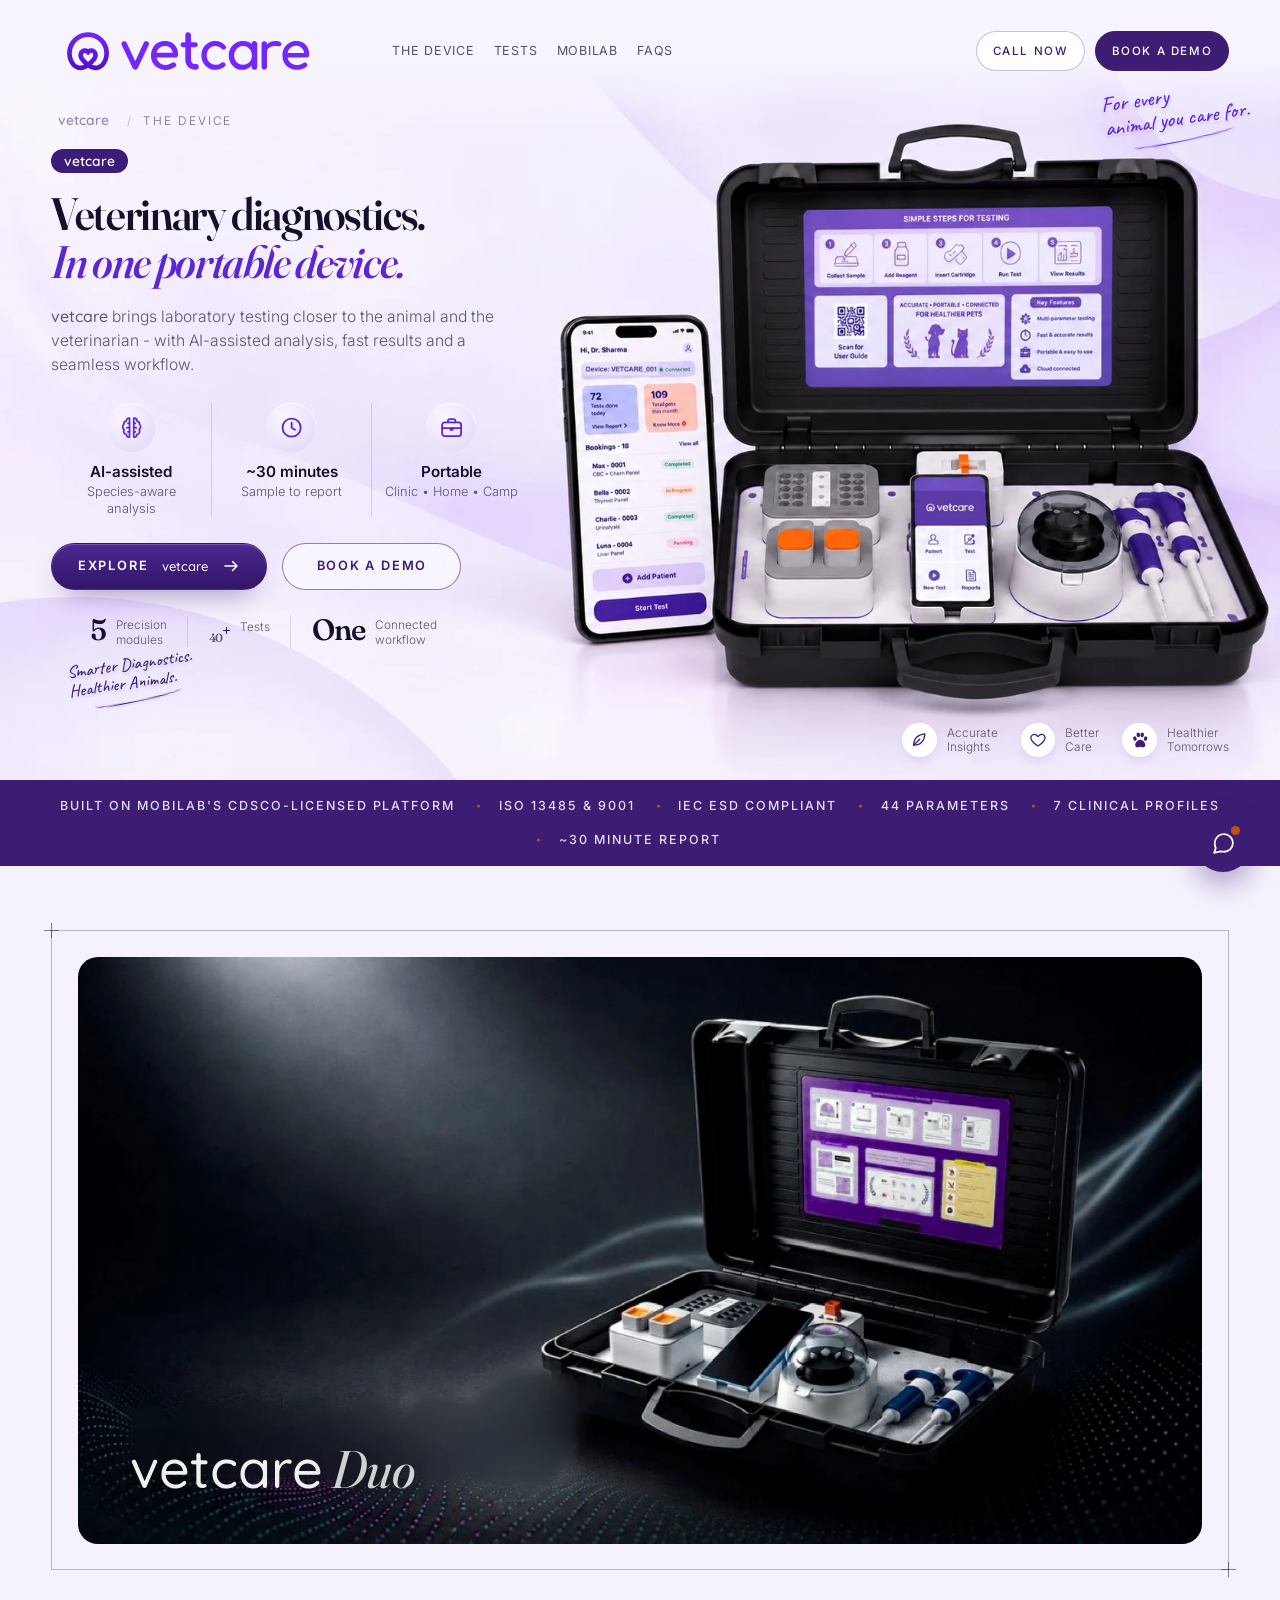
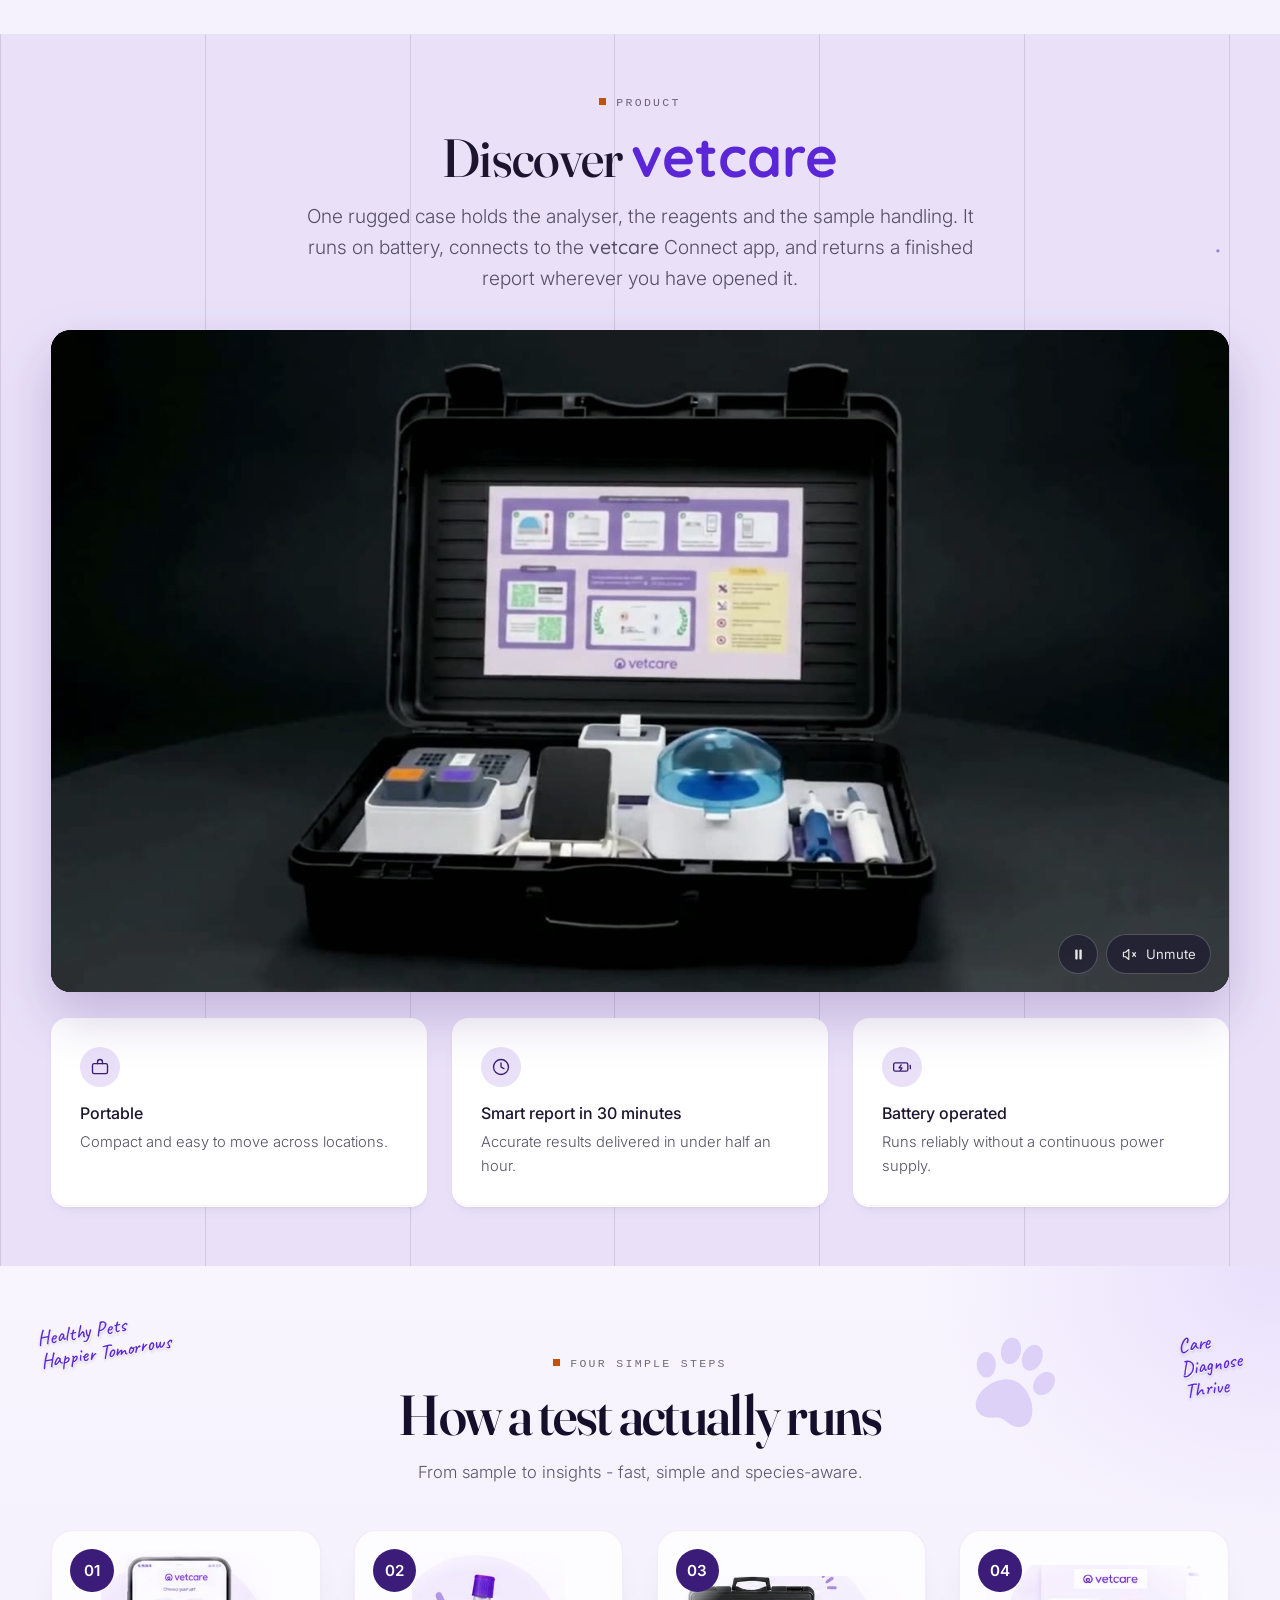
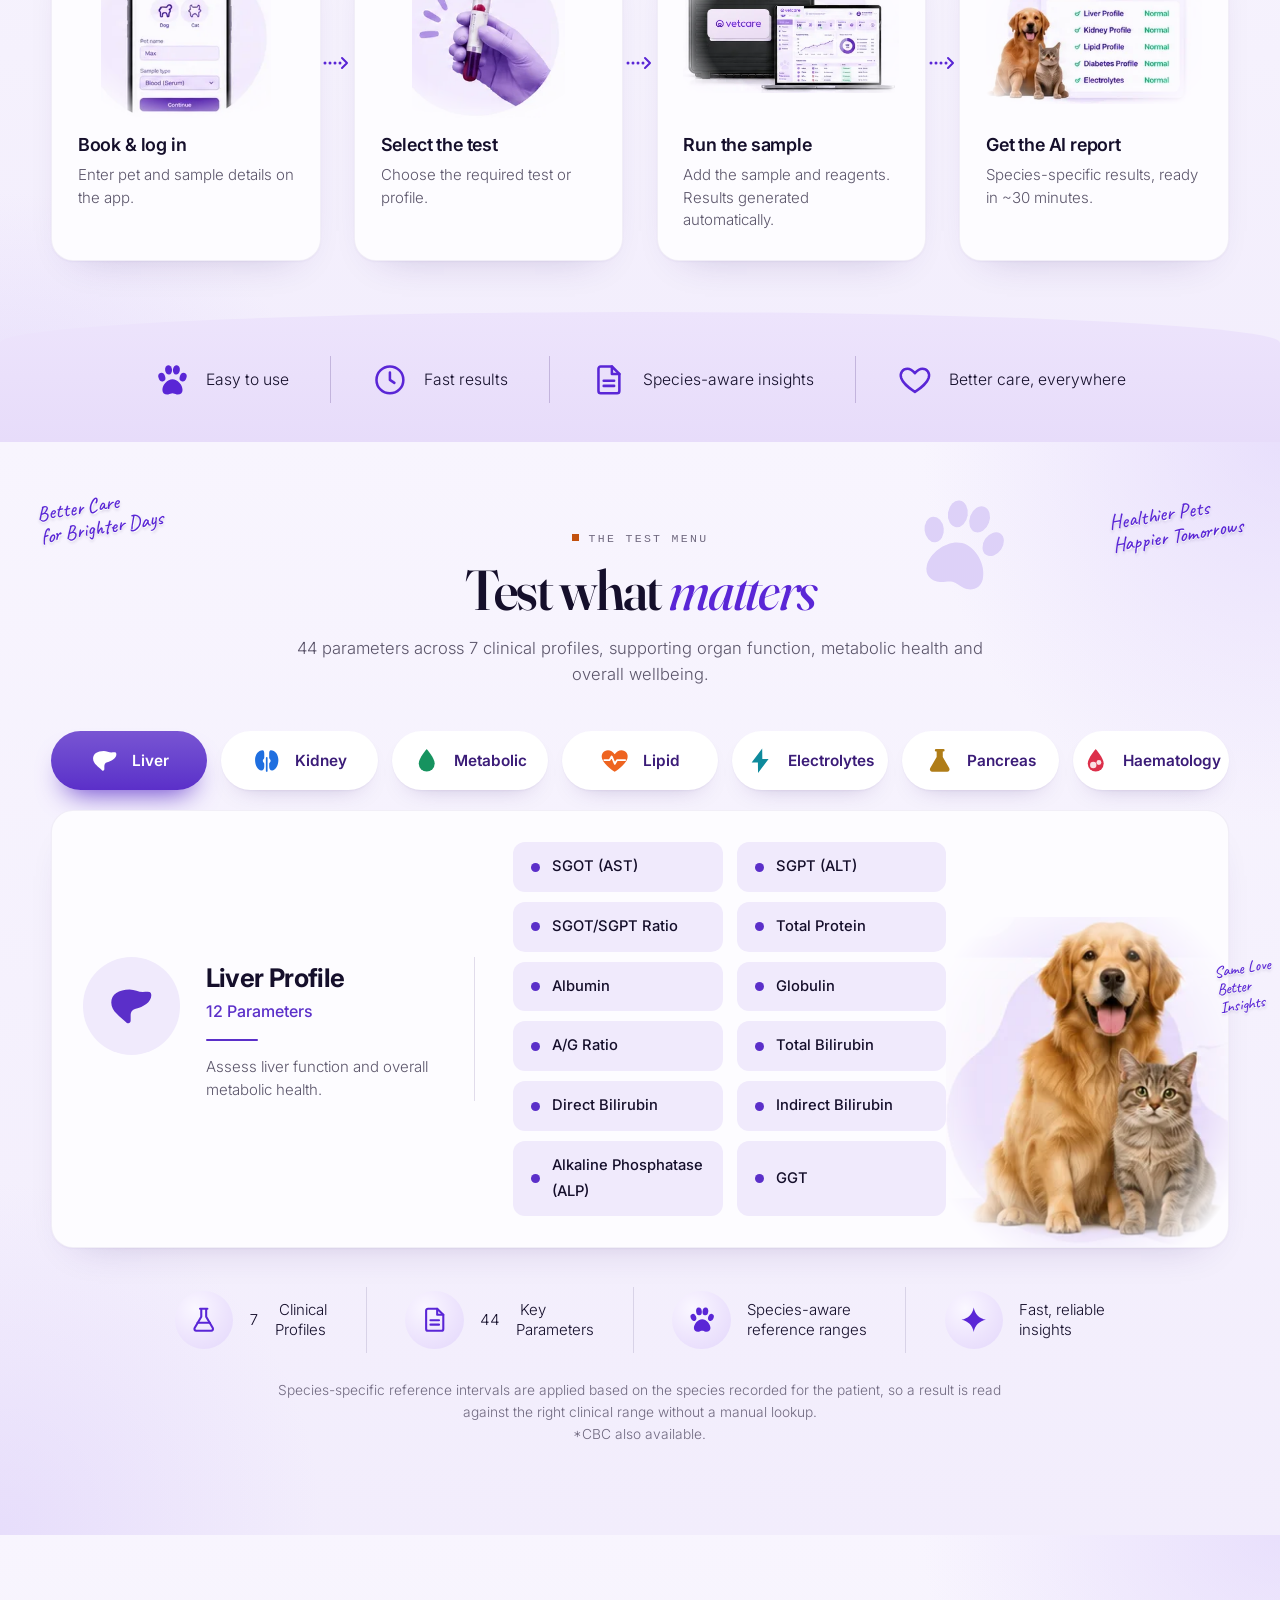
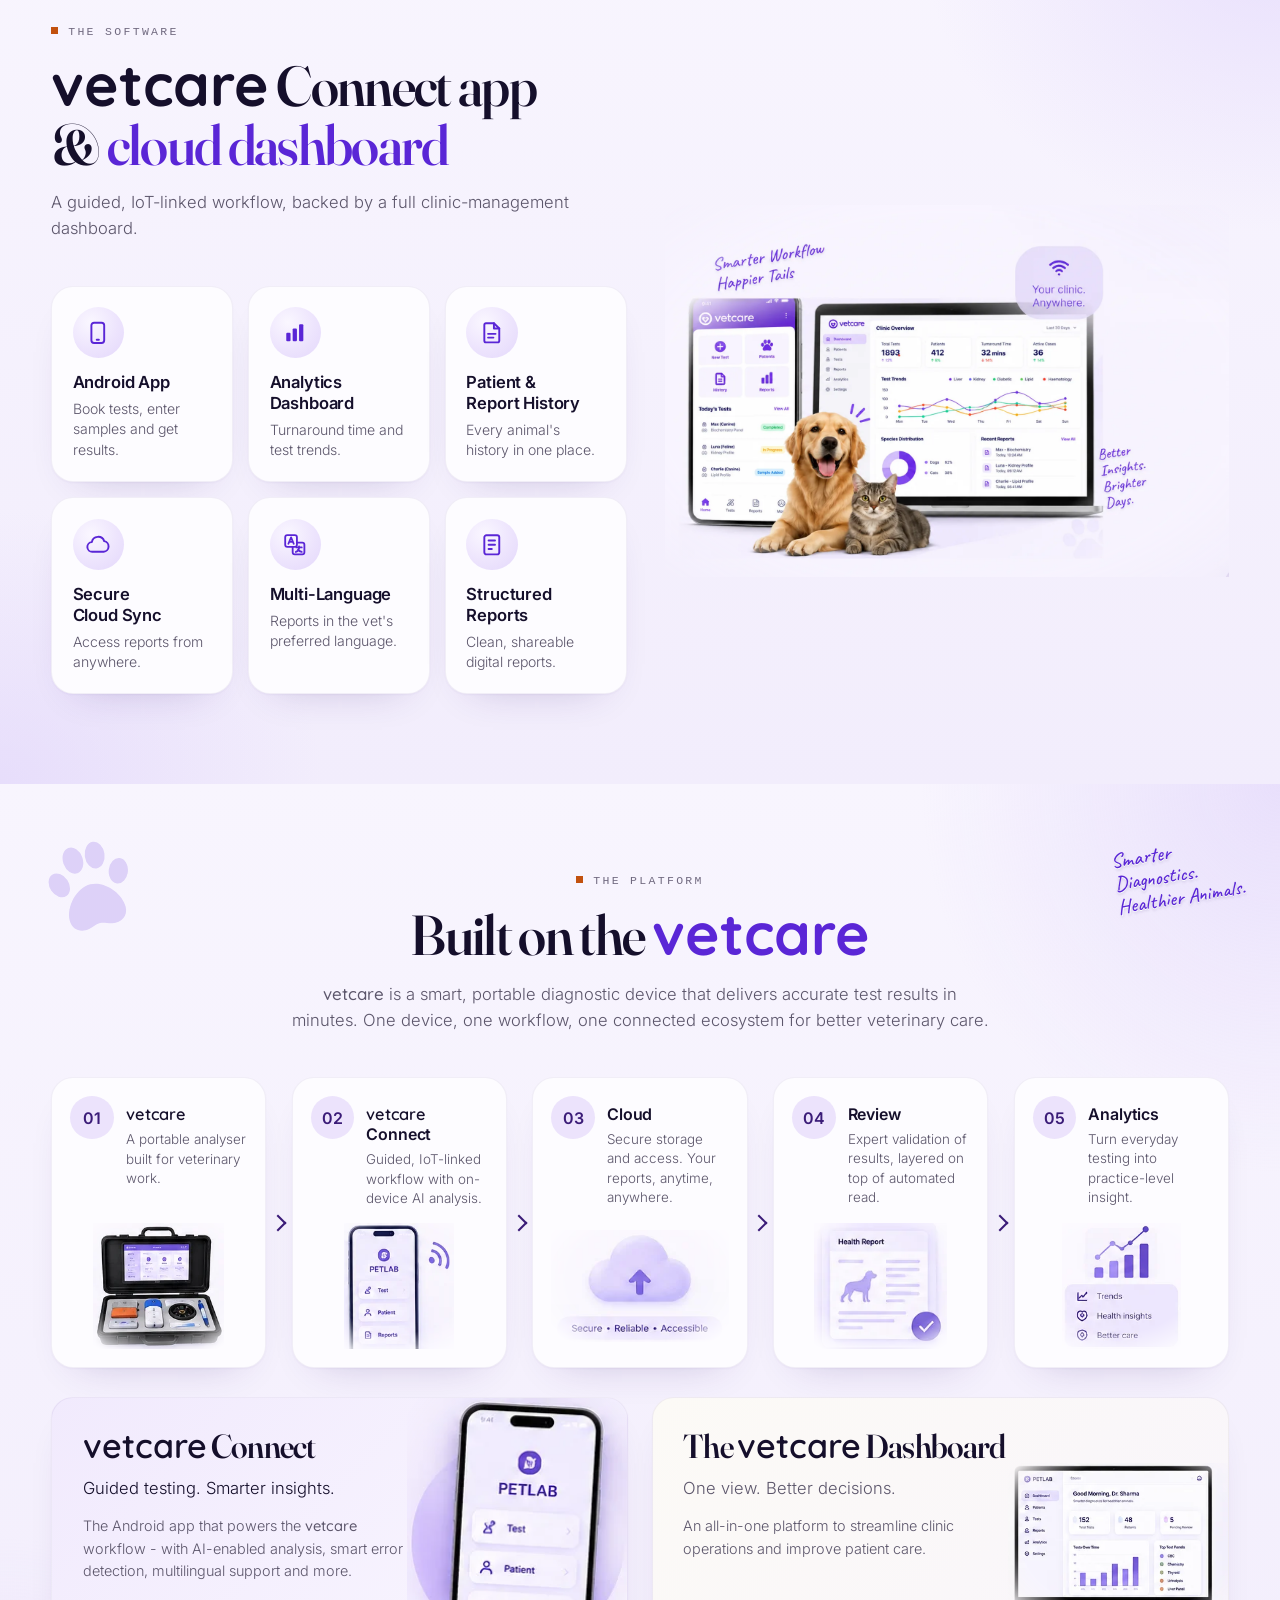
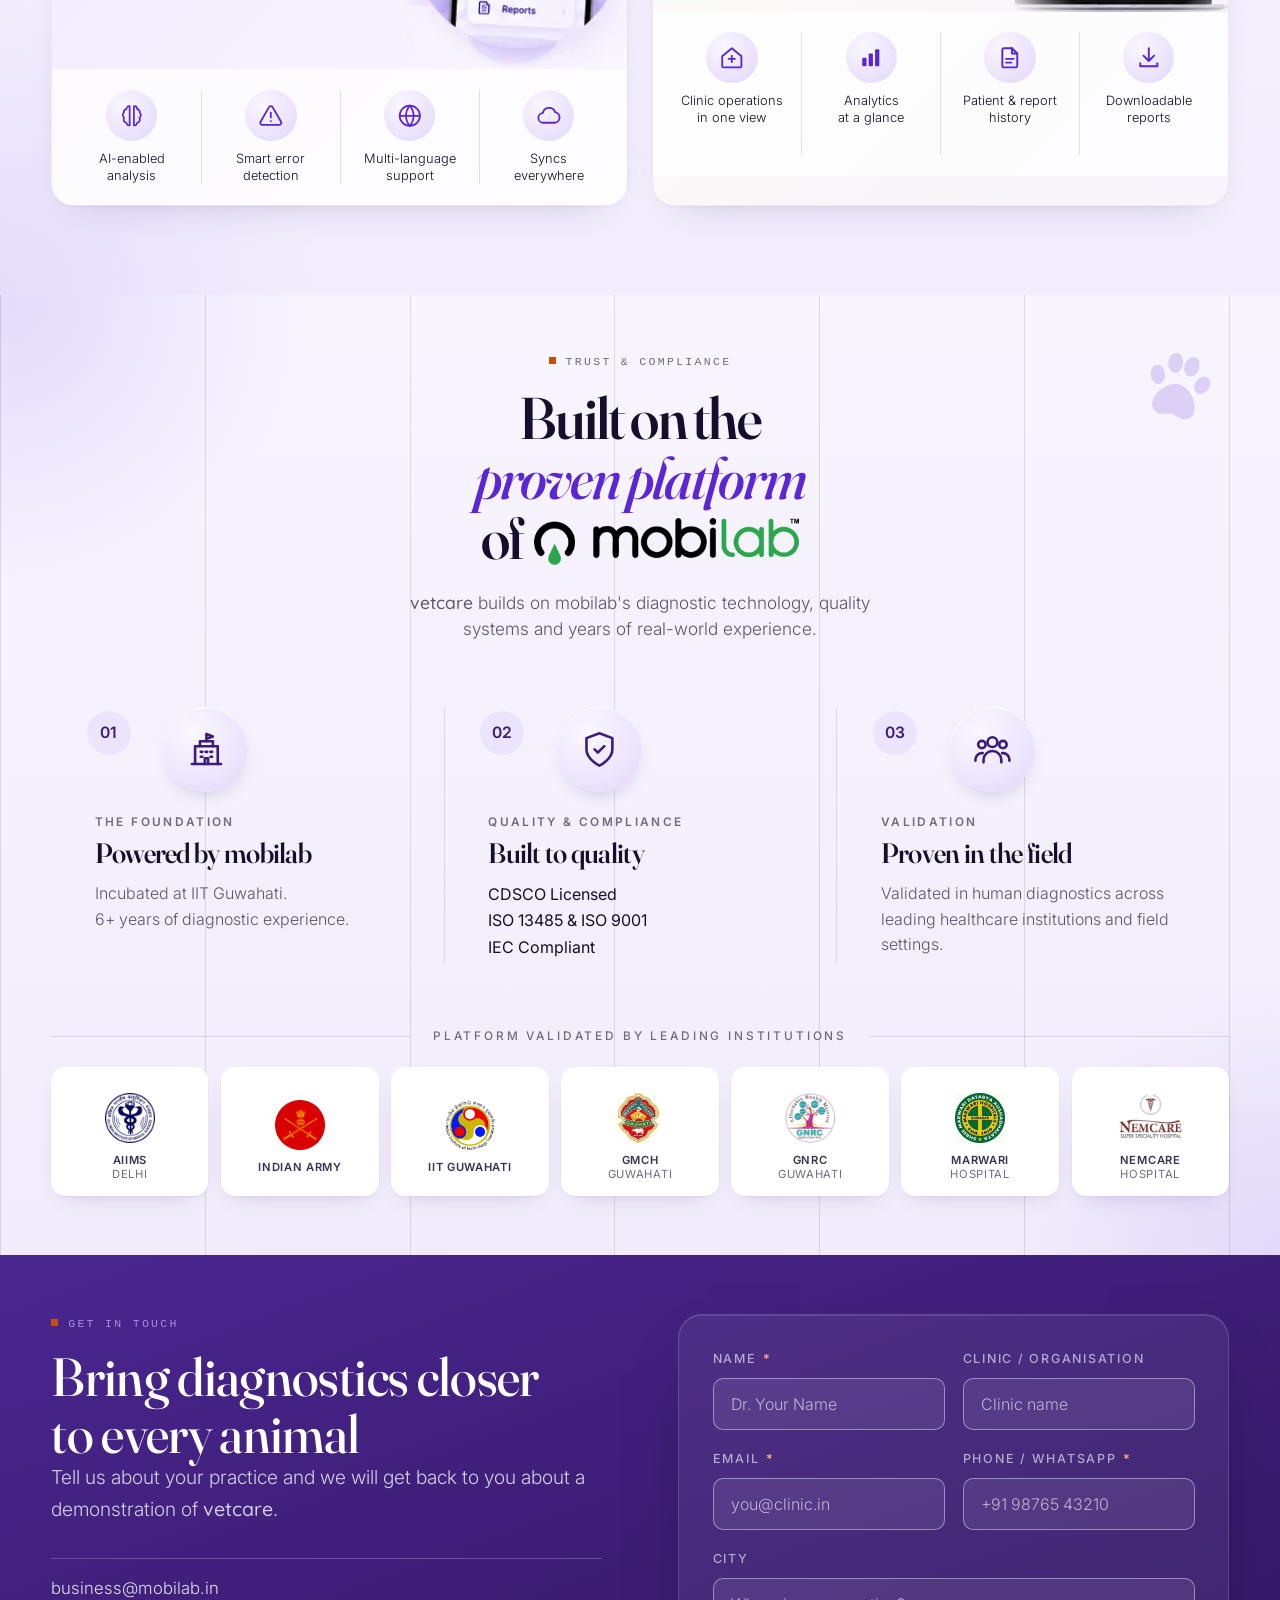
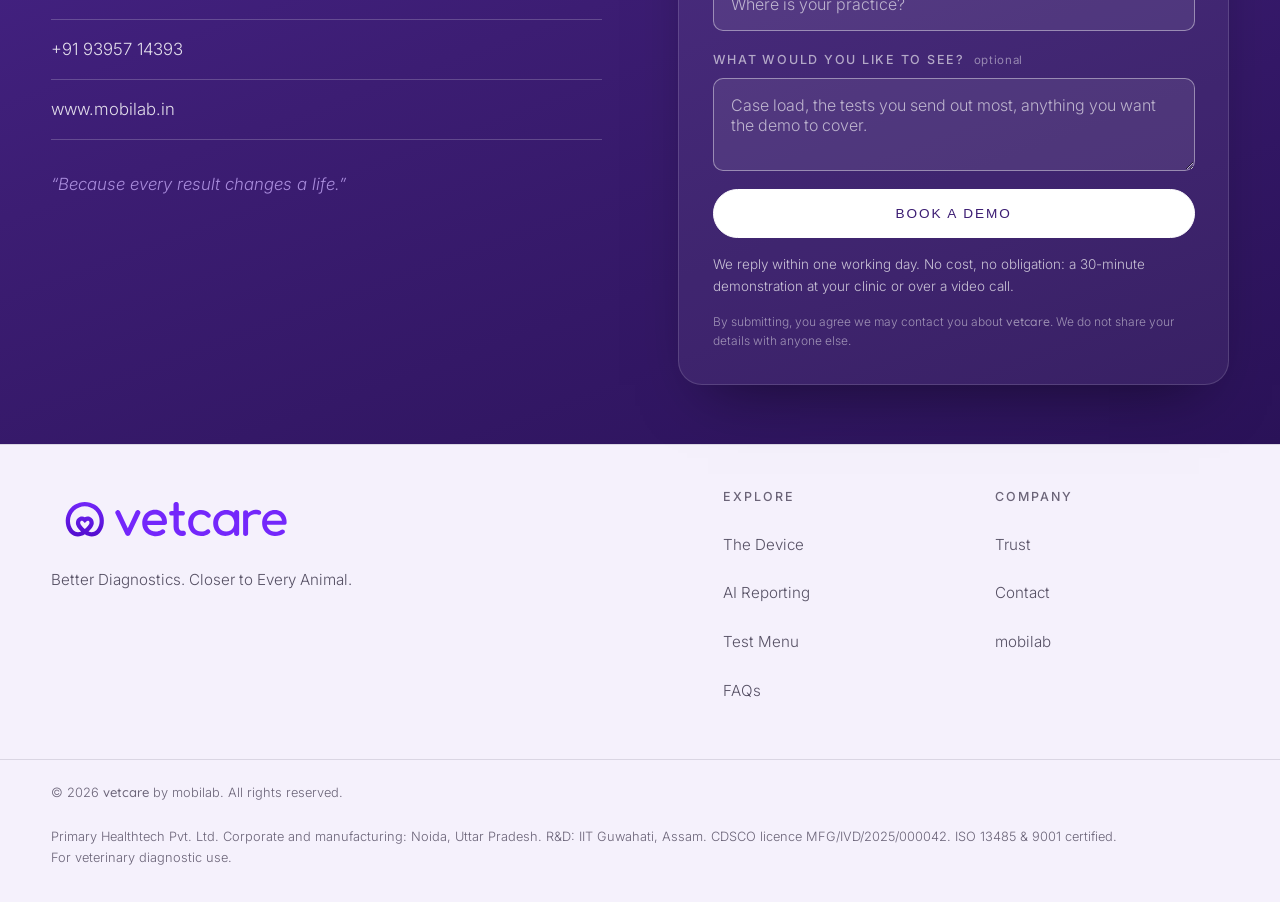
==== commit 2e6b8a5d: "Set VETCARE in the logo's typeface, and roll pet care into vet care The headline now rolls "pet care" ====
--- a/duo.html
+++ b/duo.html
@@ -30,8 +30,8 @@
 
 <link rel="preconnect" href="https://fonts.googleapis.com">
 <link rel="preconnect" href="https://fonts.gstatic.com" crossorigin>
-<link href="https://fonts.googleapis.com/css2?family=Fraunces:ital,opsz,wght@0,9..144,400..700;1,9..144,400..700&family=Inter:wght@300;400;500;600;700&family=Caveat:wght@500;600&display=swap" rel="stylesheet">
-<link rel="stylesheet" href="styles.css?v=34">
+<link href="https://fonts.googleapis.com/css2?family=Fraunces:ital,opsz,wght@0,9..144,400..700;1,9..144,400..700&family=Inter:wght@300;400;500;600;700&family=Quicksand:wght@500;600;700&family=Caveat:wght@500;600&display=swap" rel="stylesheet">
+<link rel="stylesheet" href="styles.css?v=35">
 <script>document.documentElement.className+=' js';</script>
 <script type="application/ld+json">
 {
@@ -177,10 +177,10 @@
 
   <div class="wrap dh__inner">
     <div class="dh__copy">
-      <p class="crumb reveal"><a href="index.html">VETCARE</a> <span>/</span> The device</p>
-      <p class="dh__pill reveal" data-d="1">VETCARE</p>
+      <p class="crumb reveal"><a href="index.html"><span class="x-brandword">VETCARE</span></a> <span>/</span> The device</p>
+      <p class="dh__pill reveal" data-d="1"><span class="x-brandword">VETCARE</span></p>
       <h1 class="dh__title reveal" data-d="1">Veterinary diagnostics. <em>In one portable device.</em></h1>
-      <p class="dh__lead reveal" data-d="2">VETCARE brings laboratory testing closer to the animal and the veterinarian - with
+      <p class="dh__lead reveal" data-d="2"><span class="x-brandword">VETCARE</span> brings laboratory testing closer to the animal and the veterinarian - with
         AI-assisted analysis, fast results and a seamless workflow.</p>
 
       <ul class="dh__feats reveal" data-d="3">
@@ -199,7 +199,7 @@
       </ul>
 
       <div class="dh__actions reveal" data-d="4">
-        <a href="#inside" class="dh__btn">Explore VETCARE
+        <a href="#inside" class="dh__btn">Explore <span class="x-brandword">VETCARE</span>
           <svg viewBox="0 0 24 24" fill="none" stroke="currentColor" stroke-width="2" stroke-linecap="round" stroke-linejoin="round" aria-hidden="true"><path d="M4 12h16M14 6l6 6-6 6"/></svg></a>
         <a href="#contact" class="dh__btn dh__btn--line">Book a demo</a>
       </div>
@@ -233,7 +233,7 @@
   <div class="wrap">
     <figure class="shot__fig x-frame reveal">
       <picture><source srcset="assets/device/duo-hero.webp" type="image/webp"><img src="assets/device/duo-hero.jpg" loading="lazy" decoding="async" alt="The VETCARE Duo case open, showing its modules and on-device screen." width="1400" height="731"></picture>
-      <figcaption class="shot__name">VETCARE <em>Duo</em></figcaption>
+      <figcaption class="shot__name"><span class="x-brandword">VETCARE</span> <em>Duo</em></figcaption>
     </figure>
   </div>
 </section>
@@ -262,7 +262,7 @@
       <p class="label x-mono">Product</p>
       <h2>Discover <em class="x-brandword">VETCARE</em></h2>
       <p class="lead">One rugged case holds the analyser, the reagents and the sample handling.
-        It runs on battery, connects to the VETCARE Connect app, and returns a
+        It runs on battery, connects to the <span class="x-brandword">VETCARE</span> Connect app, and returns a
         finished report wherever you have opened it.</p>
     </header>
 
@@ -467,14 +467,14 @@
     <header class="x-head reveal">
       <p class="x-eyebrow x-mono">The platform</p>
       <h2 class="x-title">Built on the <em class="x-brandword">VETCARE</em></h2>
-      <p class="x-lead">VETCARE is a smart, portable diagnostic device that delivers accurate test results in minutes.
+      <p class="x-lead"><span class="x-brandword">VETCARE</span> is a smart, portable diagnostic device that delivers accurate test results in minutes.
         One device, one workflow, one connected ecosystem for better veterinary care.</p>
     </header>
 
     <ol class="pf__flow">
-      <li class="x-card reveal"><div class="pf__top"><span class="pf__n">01</span><div><h3>VETCARE</h3><p>A portable analyser built for veterinary work.</p></div></div>
+      <li class="x-card reveal"><div class="pf__top"><span class="pf__n">01</span><div><h3><span class="x-brandword">VETCARE</span></h3><p>A portable analyser built for veterinary work.</p></div></div>
         <picture><source srcset="assets/illustrations/platform-kit.webp" type="image/webp"><img class="pf__art" src="assets/illustrations/platform-kit.jpg" width="200" height="194" loading="lazy" decoding="async" alt="The VETCARE case open with its analyser and modules."></picture></li>
-      <li class="x-card reveal" data-d="1"><div class="pf__top"><span class="pf__n">02</span><div><h3>VETCARE Connect</h3><p>Guided, IoT-linked workflow with on-device AI analysis.</p></div></div>
+      <li class="x-card reveal" data-d="1"><div class="pf__top"><span class="pf__n">02</span><div><h3><span class="x-brandword">VETCARE</span> Connect</h3><p>Guided, IoT-linked workflow with on-device AI analysis.</p></div></div>
         <picture><source srcset="assets/illustrations/platform-connect.webp" type="image/webp"><img class="pf__art" src="assets/illustrations/platform-connect.jpg" width="167" height="192" loading="lazy" decoding="async" alt="The VETCARE Connect app on a phone, connected wirelessly."></picture></li>
       <li class="x-card reveal" data-d="2"><div class="pf__top"><span class="pf__n">03</span><div><h3>Cloud</h3><p>Secure storage and access. Your reports, anytime, anywhere.</p></div></div>
         <picture><source srcset="assets/illustrations/platform-cloud.webp" type="image/webp"><img class="pf__art" src="assets/illustrations/platform-cloud.jpg" width="228" height="144" loading="lazy" decoding="async" alt="A cloud upload icon labelled secure, reliable and accessible."></picture></li>
@@ -487,9 +487,9 @@
     <div class="pf__panels">
       <article class="pf__panel pf__panel--connect x-card reveal">
         <div class="pf__ptext">
-          <h3 class="pf__ptitle">VETCARE Connect</h3>
+          <h3 class="pf__ptitle"><span class="x-brandword">VETCARE</span> Connect</h3>
           <p class="pf__psub">Guided testing. Smarter insights.</p>
-          <p class="pf__pdesc">The Android app that powers the VETCARE workflow - with AI-enabled analysis, smart error detection, multilingual support and more.</p>
+          <p class="pf__pdesc">The Android app that powers the <span class="x-brandword">VETCARE</span> workflow - with AI-enabled analysis, smart error detection, multilingual support and more.</p>
         </div>
         <picture><source srcset="assets/illustrations/platform-connect-phone.webp" type="image/webp"><img class="pf__pimg" src="assets/illustrations/platform-connect-phone.jpg" width="217" height="268" loading="lazy" decoding="async" alt="The VETCARE Connect app home screen with test, patient and reports."></picture>
         <ul class="pf__feats">
@@ -502,7 +502,7 @@
 
       <article class="pf__panel pf__panel--dash x-card reveal" data-d="1">
         <div class="pf__ptext">
-          <h3 class="pf__ptitle">The VETCARE Dashboard</h3>
+          <h3 class="pf__ptitle">The <span class="x-brandword">VETCARE</span> Dashboard</h3>
           <p class="pf__psub">One view. Better decisions.</p>
           <p class="pf__pdesc">An all-in-one platform to streamline clinic operations and improve patient care.</p>
         </div>
@@ -546,7 +546,7 @@
     <header class="tc__head reveal">
       <p class="tc__eyebrow x-mono">Trust &amp; compliance</p>
       <h2 class="tc__title">Built on the <em>proven platform</em> of <a href="https://mobilab.in" target="_blank" rel="noopener" aria-label="mobilab website"><img class="tc__moblogo" src="assets/brand/mobilab-logo.png" alt="mobilab" width="800" height="142" loading="lazy" decoding="async"></a></h2>
-      <p class="tc__lead">VETCARE builds on mobilab's diagnostic technology, quality systems and years of real-world experience.</p>
+      <p class="tc__lead"><span class="x-brandword">VETCARE</span> builds on mobilab's diagnostic technology, quality systems and years of real-world experience.</p>
     </header>
 
     <ul class="tc__pillars">
@@ -603,7 +603,7 @@
       <p class="label x-mono">Get in touch</p>
       <h2>Bring diagnostics closer <span class="brk"></span>to every animal</h2>
       <p class="lead">Tell us about your practice and we will get back to you about a
-        demonstration of VETCARE.</p>
+        demonstration of <span class="x-brandword">VETCARE</span>.</p>
       <ul class="contact__list">
         <li><a href="mailto:business@mobilab.in">business@mobilab.in</a></li>
         <li><a href="tel:+919395714393">+91 93957 14393</a></li>
@@ -645,7 +645,7 @@
       <p class="form__promise">We reply within one working day. No cost, no obligation: a
         30-minute demonstration at your clinic or over a video call.</p>
       <p class="form__status" id="formStatus" role="status" aria-live="polite"></p>
-      <p class="form__legal">By submitting, you agree we may contact you about VETCARE. We do not
+      <p class="form__legal">By submitting, you agree we may contact you about <span class="x-brandword">VETCARE</span>. We do not
         share your details with anyone else.</p>
     </form>
   </div>
@@ -666,7 +666,7 @@
     </nav>
   </div>
   <div class="wrap footer__bar">
-    <p>&copy; <span id="year"></span> VETCARE by mobilab. All rights reserved.</p>
+    <p>&copy; <span id="year"></span> <span class="x-brandword">VETCARE</span> by mobilab. All rights reserved.</p>
     <p>Primary Healthtech Pvt. Ltd. Corporate and manufacturing: Noida, Uttar Pradesh.
        R&amp;D: IIT Guwahati, Assam. CDSCO licence MFG/IVD/2025/000042.
        ISO 13485 &amp; 9001 certified. For veterinary diagnostic use.</p>
@@ -694,7 +694,7 @@
     <header class="chat__head">
       <img src="assets/brand/vetcare-mark-color.svg" loading="lazy" decoding="async" alt="" class="chat__avatar" width="266" height="237">
       <div>
-        <strong>VETCARE Assistant</strong>
+        <strong><span class="x-brandword">VETCARE</span> Assistant</strong>
         <span><i class="chat__dot" aria-hidden="true"></i> Answers common questions</span>
       </div>
       <button class="chat__x" id="chatClose" aria-label="Close chat">
--- a/styles.css
+++ b/styles.css
@@ -20,6 +20,8 @@
 
   --font:'Inter',-apple-system,BlinkMacSystemFont,'Segoe UI',Helvetica,Arial,sans-serif;
   --font-display:'Fraunces',Georgia,'Times New Roman',serif;
+  /* the logo's geometric rounded sans, for the wordmark set in running text */
+  --font-brand:'Quicksand','Inter',-apple-system,BlinkMacSystemFont,sans-serif;
 
   --h1:clamp(2.7rem,6.8vw,5.6rem);
   --h2:clamp(2rem,4.2vw,3.4rem);
@@ -103,7 +105,7 @@
 }
 .nav__brand{flex:none}
 .nav__brand img{height:58px;width:auto}
-.nav__links{display:flex;gap:clamp(18px,2.4vw,40px);margin-left:auto}
+.nav__links{display:flex;gap:clamp(18px,2.4vw,40px);margin-left:clamp(20px,3.4vw,64px)}
 .nav__links a{
   font-size:.85rem;font-weight:400;letter-spacing:.08em;text-transform:uppercase;
   color:var(--ink-soft);padding-block:6px;border-bottom:1px solid transparent;
@@ -533,7 +535,7 @@
 .usp__txt strong{display:block;font-weight:500;color:var(--ink);font-size:1rem;margin-bottom:2px}
 
 /* nav dual CTA */
-.nav__cta{display:flex;gap:10px;align-items:center}
+.nav__cta{display:flex;gap:10px;align-items:center;margin-left:auto}
 .btn--ghost{background:transparent;color:var(--purple);border-color:var(--rule-strong)}
 .btn--ghost:hover{background:var(--purple);color:#fff;border-color:var(--purple)}
 
@@ -1397,7 +1399,10 @@
   border-radius:50%;border:1.5px solid rgba(255,255,255,.7);
 }
 .btn__play svg{width:16px;height:16px}
-.nav .btn--ghost{border-color:rgba(60,29,115,.4);background:rgba(255,255,255,.4)}
+/* both nav actions carry their own surface, so they stay readable wherever the
+   hero photograph sits behind them — the ghost pill was 40% white and went grey
+   over the dark case. */
+.nav .btn--ghost{border-color:rgba(60,29,115,.28);background:#fff}
 
 .tag{
   display:inline-block;margin:0 0 14px;padding:.55em 1.15em;border-radius:999px;
@@ -2390,11 +2395,32 @@
 }
 @media (prefers-reduced-motion:reduce){ .tm__bar button,.tm__pane{transition:none;animation:none} }
 
-/* ── PETLAB inside a display heading: the wordmark's bold, upright capitals ── */
+/* ── VETCARE is always set in the logo's own typeface, lowercase like the
+      mark itself — in headings, in buttons and in running copy ── */
+.x-brandword{
+  font-family:var(--font-brand);
+  font-style:normal;font-weight:500;font-variation-settings:normal;font-size:1.02em;
+  text-transform:lowercase;letter-spacing:0;
+}
+strong .x-brandword,b .x-brandword,summary .x-brandword,
+h3 .x-brandword,h4 .x-brandword{font-weight:600}
+/* inside tracked-out uppercase labels the lowercase mark needs a size nudge
+   so its x-height sits level with the caps around it */
+.tag .x-brandword,.eyebrow .x-brandword,.label .x-brandword,
+.x-mono .x-brandword,.crumb .x-brandword,.dh__pill .x-brandword,
+th .x-brandword,.cmp__kicker .x-brandword,.ribbon .x-brandword,
+.footer__nav h4 .x-brandword{font-weight:600;font-size:1.16em}
+/* buttons keep their own uppercase lockup — the mark set inside a tracked-out
+   call to action read as a different label pasted into the middle of it */
+.btn .x-brandword{
+  font-family:inherit;font-weight:inherit;font-size:inherit;
+  text-transform:inherit;letter-spacing:inherit;
+}
+h1 .x-brandword,h2 .x-brandword{font-weight:700;font-size:1.04em}
 h2 em.x-brandword,h1 em.x-brandword{
-  font-family:var(--f-sans,var(--font,'Inter',-apple-system,BlinkMacSystemFont,'Segoe UI',sans-serif));
-  font-style:normal;font-weight:800;font-variation-settings:normal;font-size:.9em;
-  text-transform:uppercase;letter-spacing:-.005em;color:#5A26D6;
+  font-family:var(--font-brand);
+  font-style:normal;font-weight:700;font-variation-settings:normal;font-size:1.04em;
+  text-transform:lowercase;letter-spacing:0;color:#5A26D6;
 }
 
 /* ── fixes after the first render ── */
@@ -2664,22 +2690,40 @@
 /* ── the shift, as numbers side by side ── */
 .cmp{max-width:1020px;margin:clamp(44px,5vw,76px) auto 0}
 .cmp__kicker{text-align:center;font-size:.8rem;font-weight:500;letter-spacing:.22em;text-transform:uppercase;color:var(--ink-faint);margin:0 0 18px}
+/* the rule under the kicker points at the table it introduces */
+.cmp__kicker::after{content:"";display:block;width:56px;height:2px;margin:15px auto 0;border-radius:2px;background:var(--purple)}
 .cmp table{
   width:100%;border-collapse:separate;border-spacing:0;
   background:rgba(255,255,255,.72);border:1px solid var(--rule);border-radius:18px;overflow:hidden;
   font-size:clamp(.82rem,1vw,.98rem);line-height:1.5;
 }
-.cmp th,.cmp td{padding:clamp(10px,1.6vw,18px) clamp(12px,2vw,26px);text-align:left;vertical-align:top}
+.cmp th,.cmp td{padding:clamp(10px,1.4vw,16px) clamp(12px,2vw,26px);text-align:left;vertical-align:middle}
 .cmp thead th{font-weight:500;letter-spacing:.08em;text-transform:uppercase;font-size:.72rem;color:var(--ink-faint);border-bottom:1px solid var(--rule-strong)}
-.cmp tbody th{font-weight:500;color:var(--ink);width:22%}
+.cmp tbody th{font-weight:600;color:var(--ink-deep);width:30%}
 .cmp tbody td{color:var(--ink-soft);font-weight:300}
 .cmp tbody tr+tr th,.cmp tbody tr+tr td{border-top:1px solid var(--rule)}
 .cmp th:last-child,.cmp td:last-child{background:rgba(60,29,115,.06)}
 .cmp thead th:last-child{color:var(--purple)}
-.cmp tbody td:last-child{color:var(--ink);font-weight:400}
+/* VETCARE's answer to each row, in the brand colour so the column reads as one */
+.cmp tbody td:last-child{color:var(--purple);font-weight:500}
+
+/* each row names the aspect being compared; the badge carries that aspect's
+   mark, so the eye can find a row without reading every label. Line marks on
+   the laboratory side, solid ones on VETCARE's. */
+.cmp__v{display:flex;align-items:center;gap:clamp(10px,1.1vw,15px)}
+.cmp__ico{
+  flex:none;display:grid;place-items:center;
+  width:clamp(32px,2.9vw,40px);height:clamp(32px,2.9vw,40px);
+  border-radius:50%;background:rgba(60,29,115,.09);color:var(--purple);
+}
+.cmp__ico svg{width:57%;height:57%}
+.cmp__hico{flex:none;width:19px;height:19px;color:var(--ink-soft)}
 @media (max-width:640px){
-  .cmp tbody th{width:28%}
+  .cmp tbody th{width:34%}
   .cmp th,.cmp td{padding:10px 12px}
+  .cmp__v{gap:9px}
+  .cmp__ico{width:28px;height:28px}
+  .cmp__hico{display:none}
 }
 
 /* ── mobile quick actions: in after the hero, aside at the form ── */
@@ -2707,3 +2751,22 @@
 .quote figcaption{font-size:.88rem;color:var(--ink-soft)}
 .quote figcaption b{display:block;color:var(--ink);font-weight:500}
 @media (max-width:860px){.quotes__grid{grid-template-columns:1fr}}
+
+/* ── "pet care" rolls over to "vet care" on a 3s cadence: the headline
+     says out loud that the same box serves both sides of the exam table.
+     The violet accent moves off "transform" and onto the rolling word. ── */
+.rw{
+  display:inline-block;overflow:hidden;
+  line-height:1.5;height:1.5em;vertical-align:-.415em;
+  margin-inline:-.03em;
+  color:var(--em);
+}
+.rw__i{display:block;text-align:center;animation:rw-roll 6s cubic-bezier(.76,0,.24,1) infinite}
+.rw__i>span{display:block}
+@keyframes rw-roll{
+  0%,42%   {transform:translateY(0)}
+  50%,92%  {transform:translateY(-50%)}
+  100%     {transform:translateY(0)}
+}
+#why .head h2 em{color:var(--ink)}
+@media (prefers-reduced-motion:reduce){ .rw__i{animation:none} }
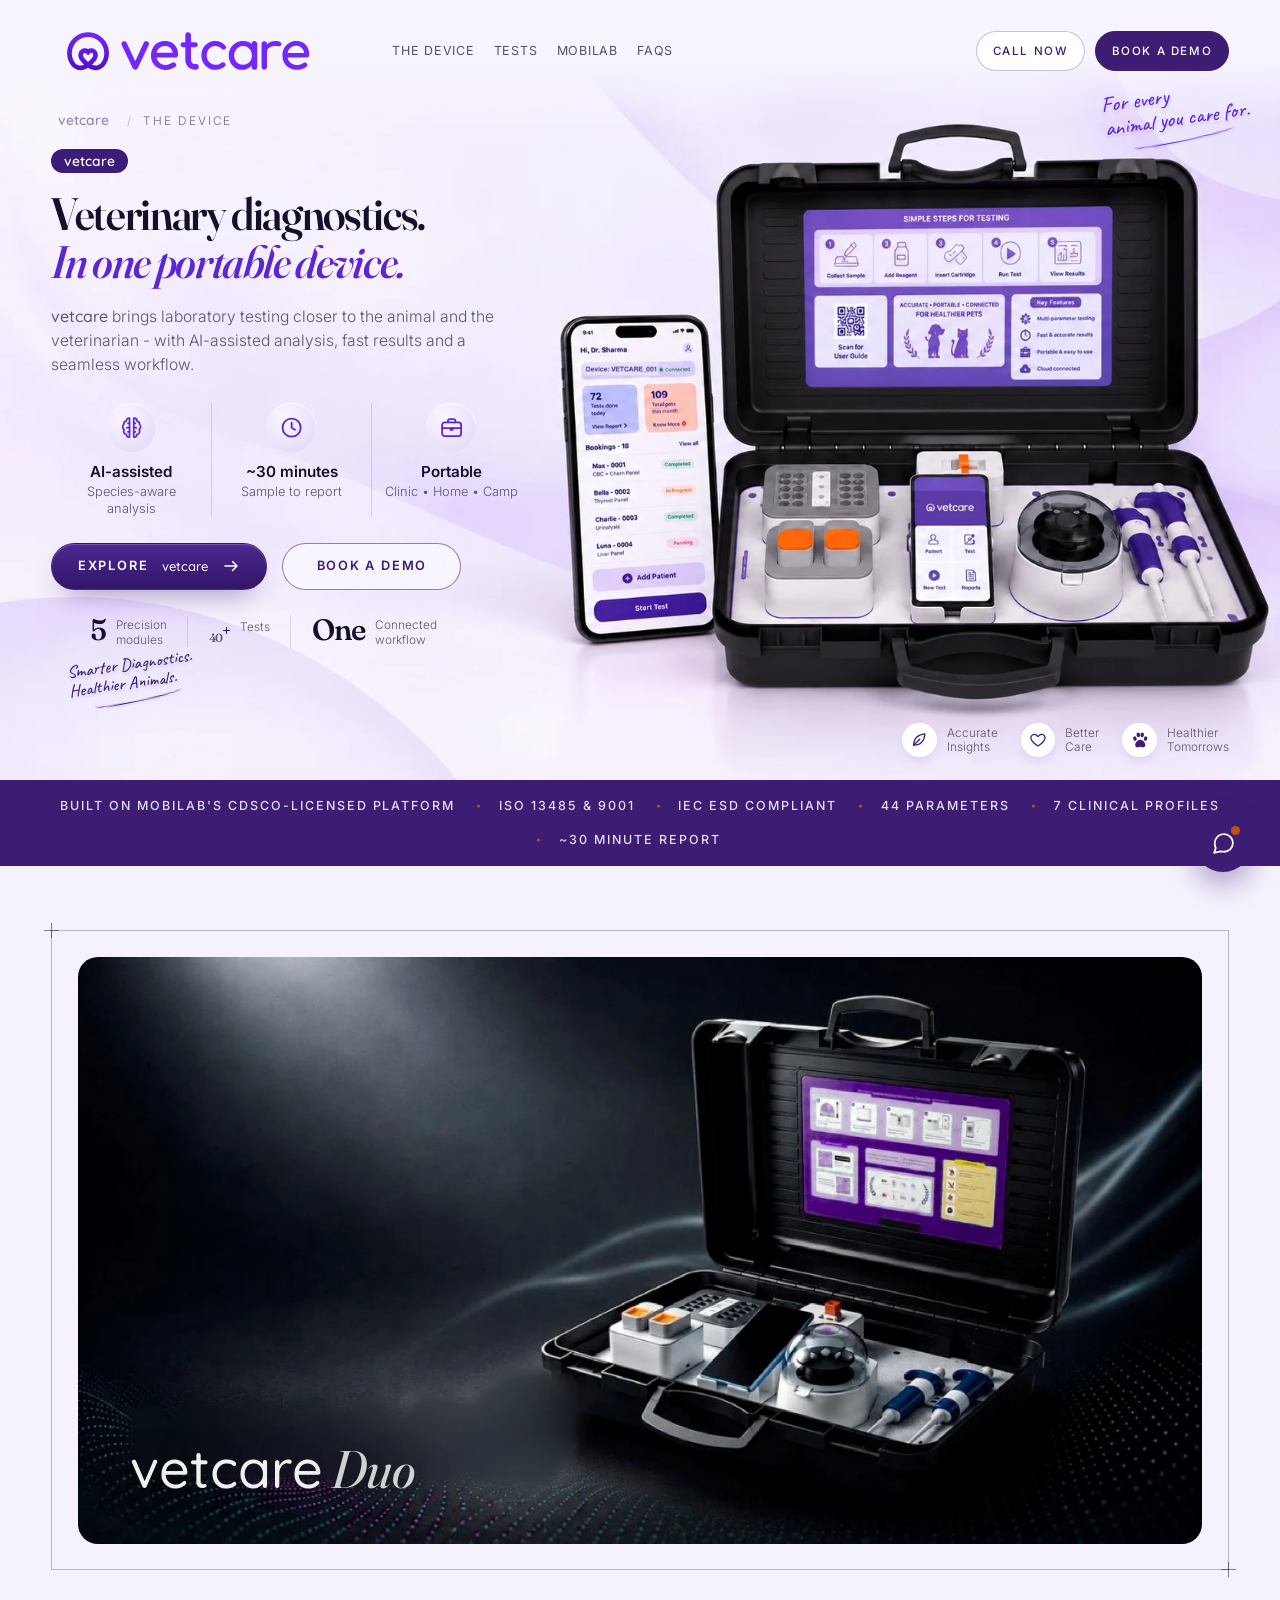
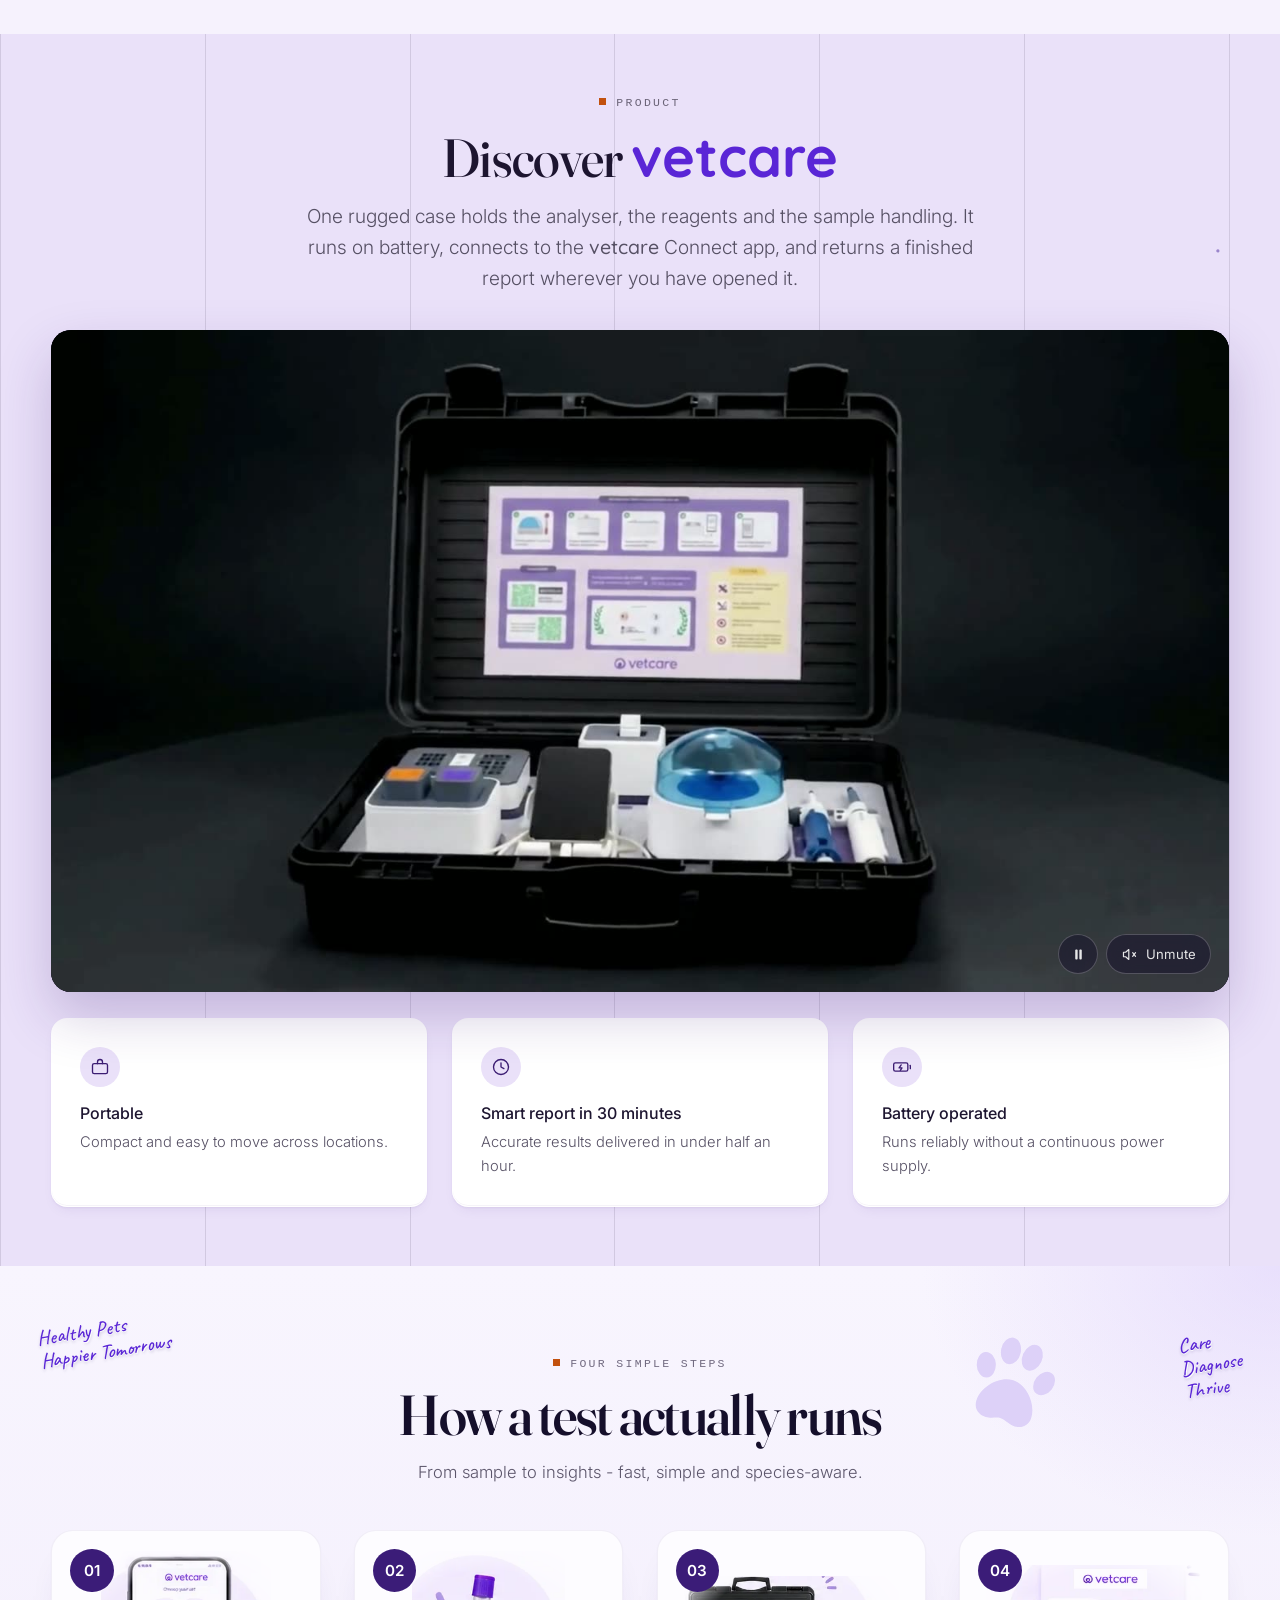
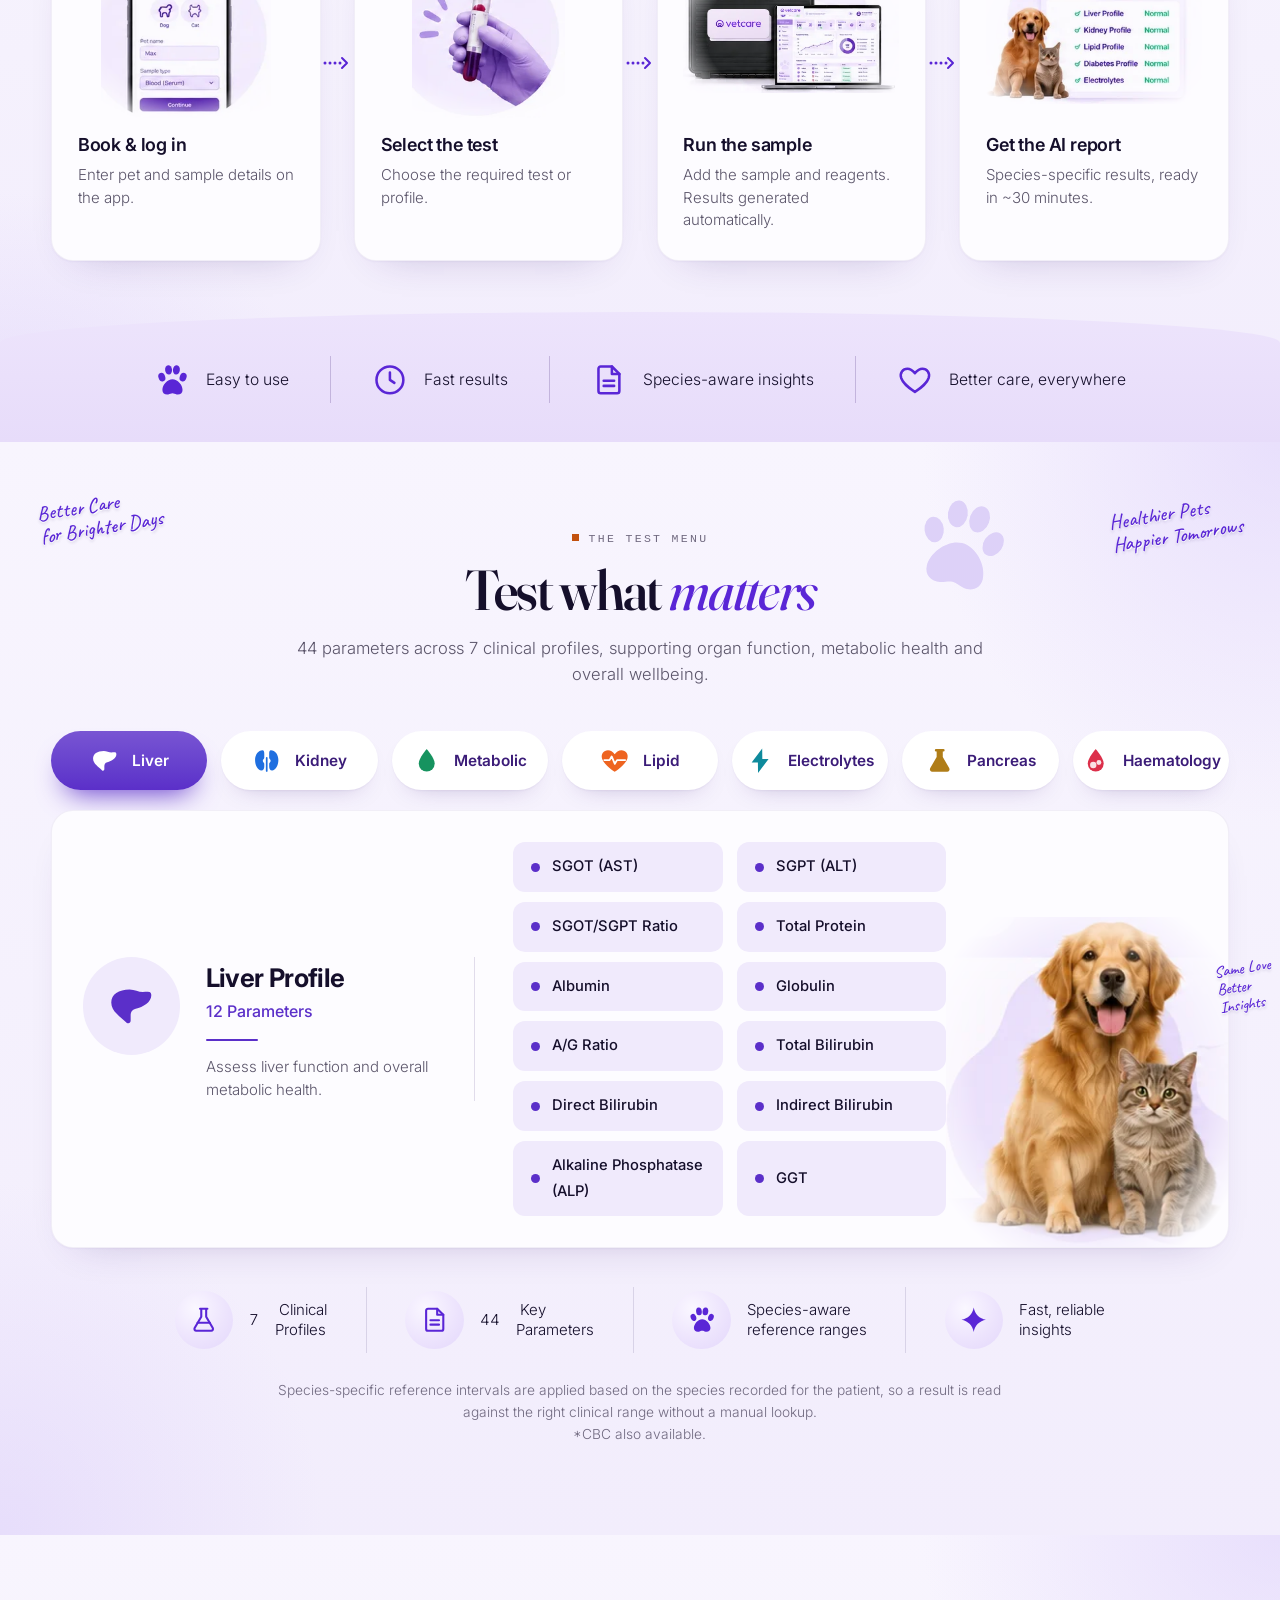
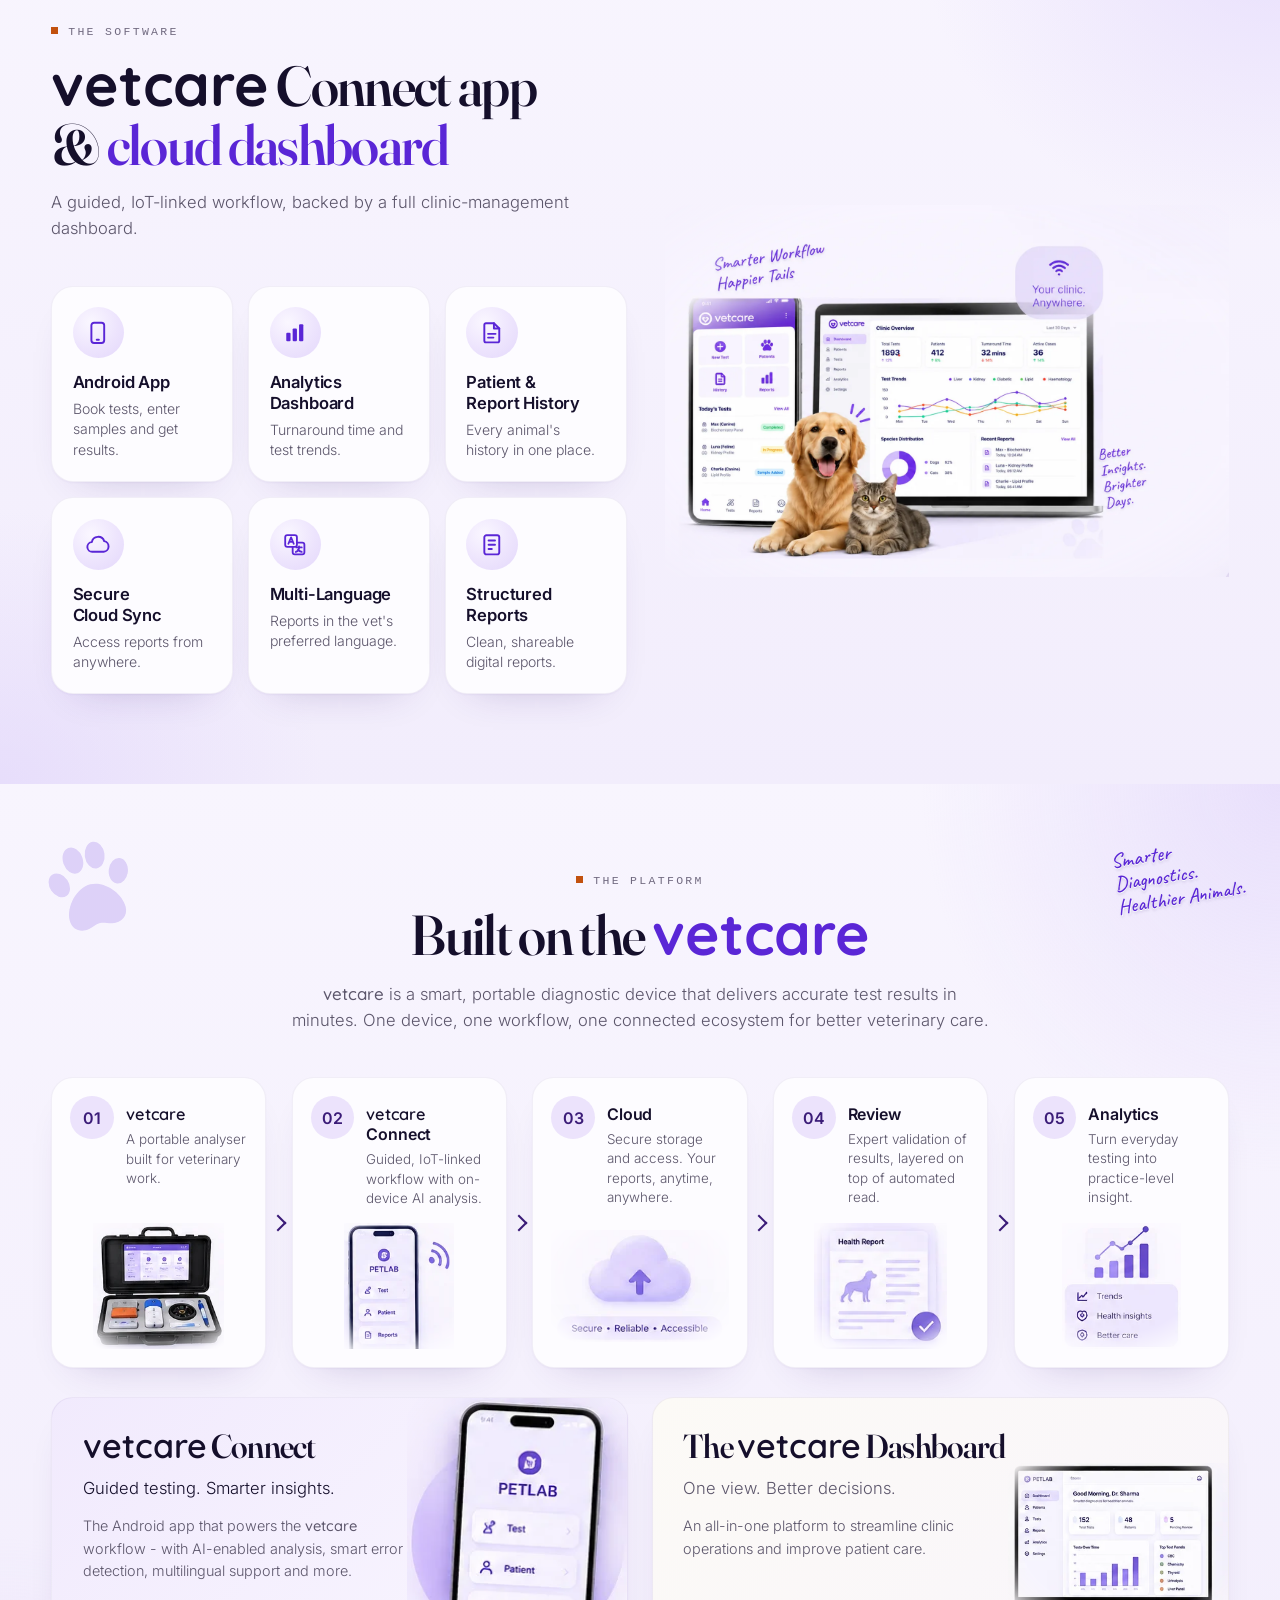
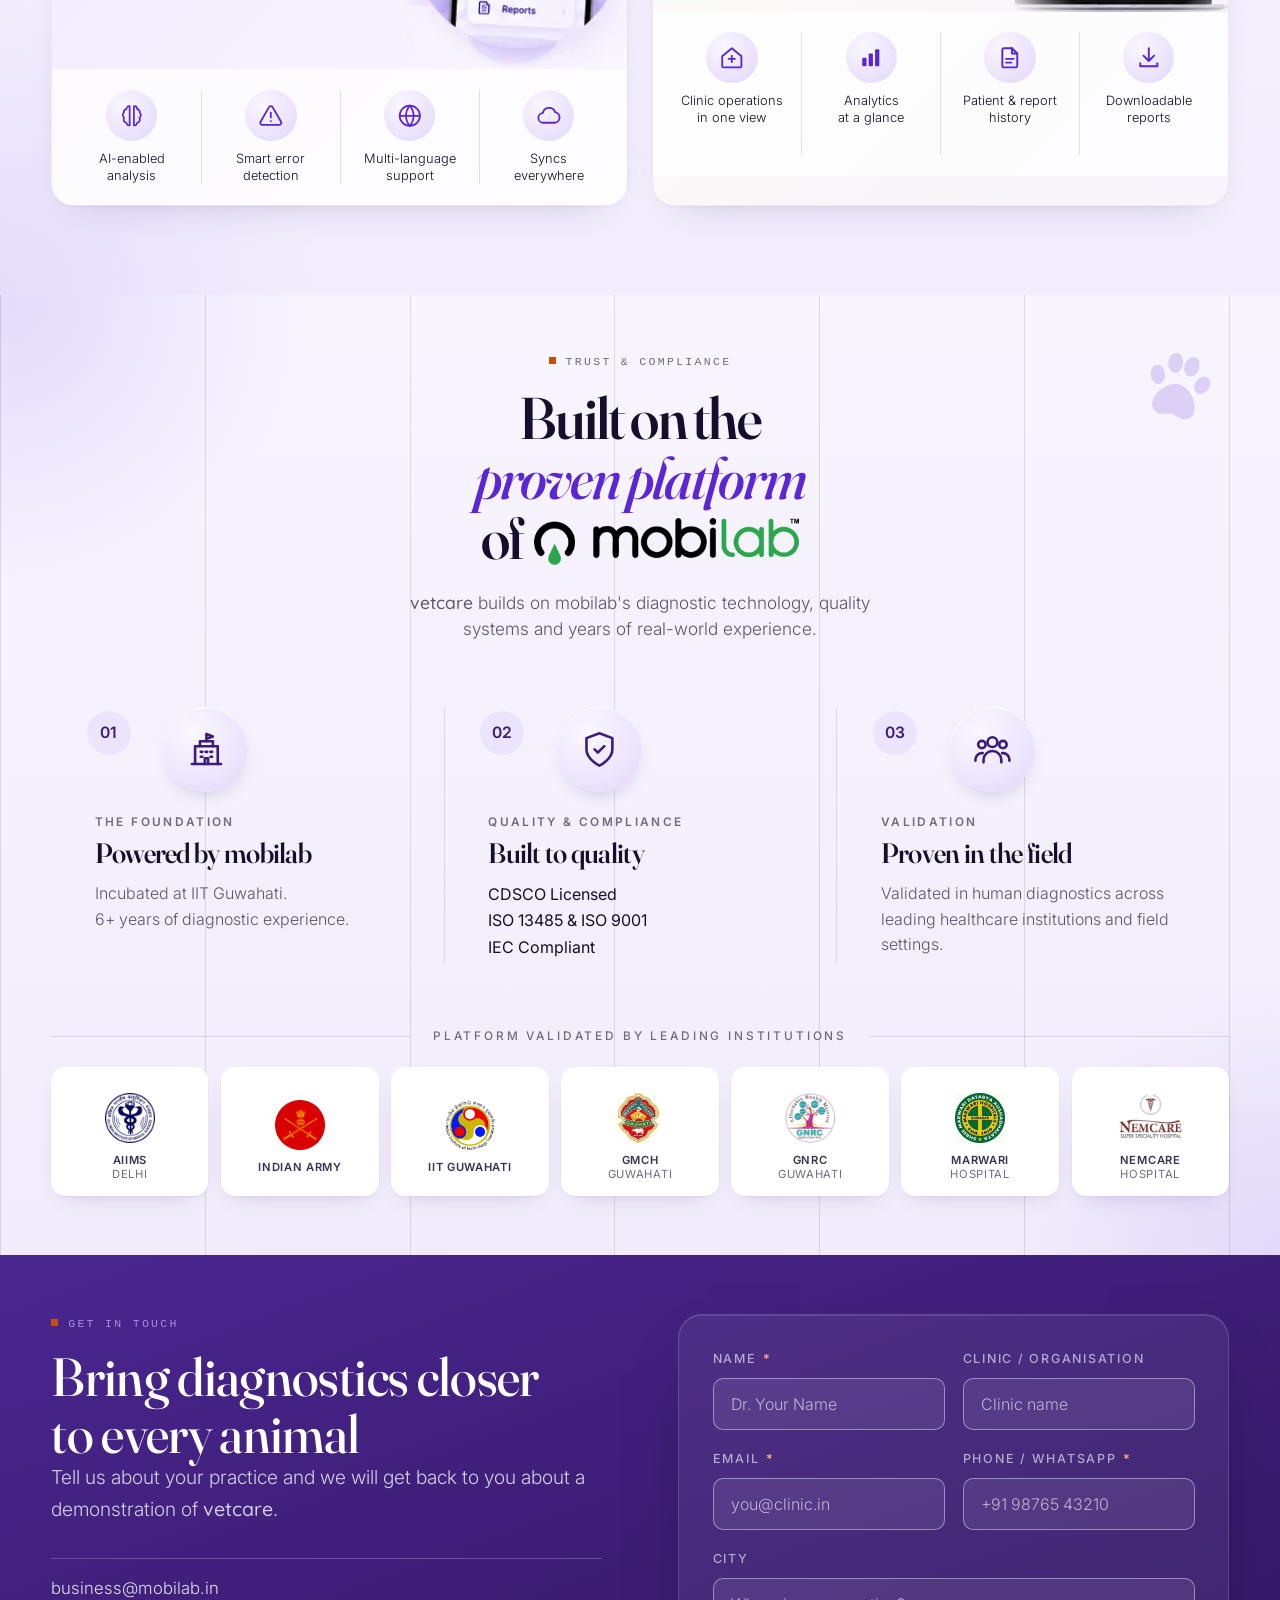
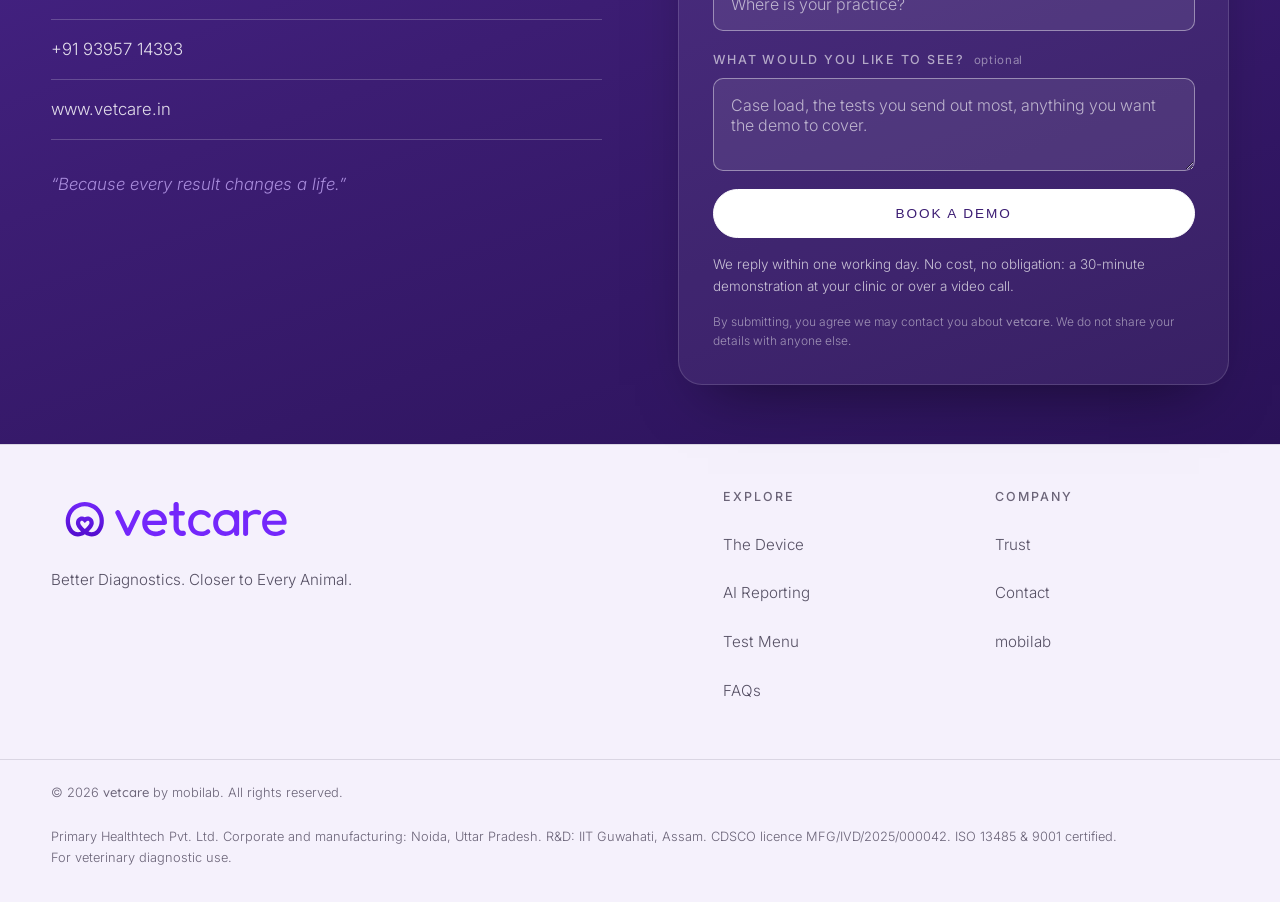
==== commit fcd726f3: "Point the contact block at www.vetcare.in The site row under the enquiry form linked to mobilab.in; " ====
--- a/duo.html
+++ b/duo.html
@@ -607,7 +607,7 @@
       <ul class="contact__list">
         <li><a href="mailto:business@mobilab.in">business@mobilab.in</a></li>
         <li><a href="tel:+919395714393">+91 93957 14393</a></li>
-        <li><a href="https://mobilab.in" target="_blank" rel="noopener">www.mobilab.in</a></li>
+        <li><a href="https://www.vetcare.in">www.vetcare.in</a></li>
       </ul>
       <p class="contact__quote">“Because every result changes a life.”</p>
     </div>
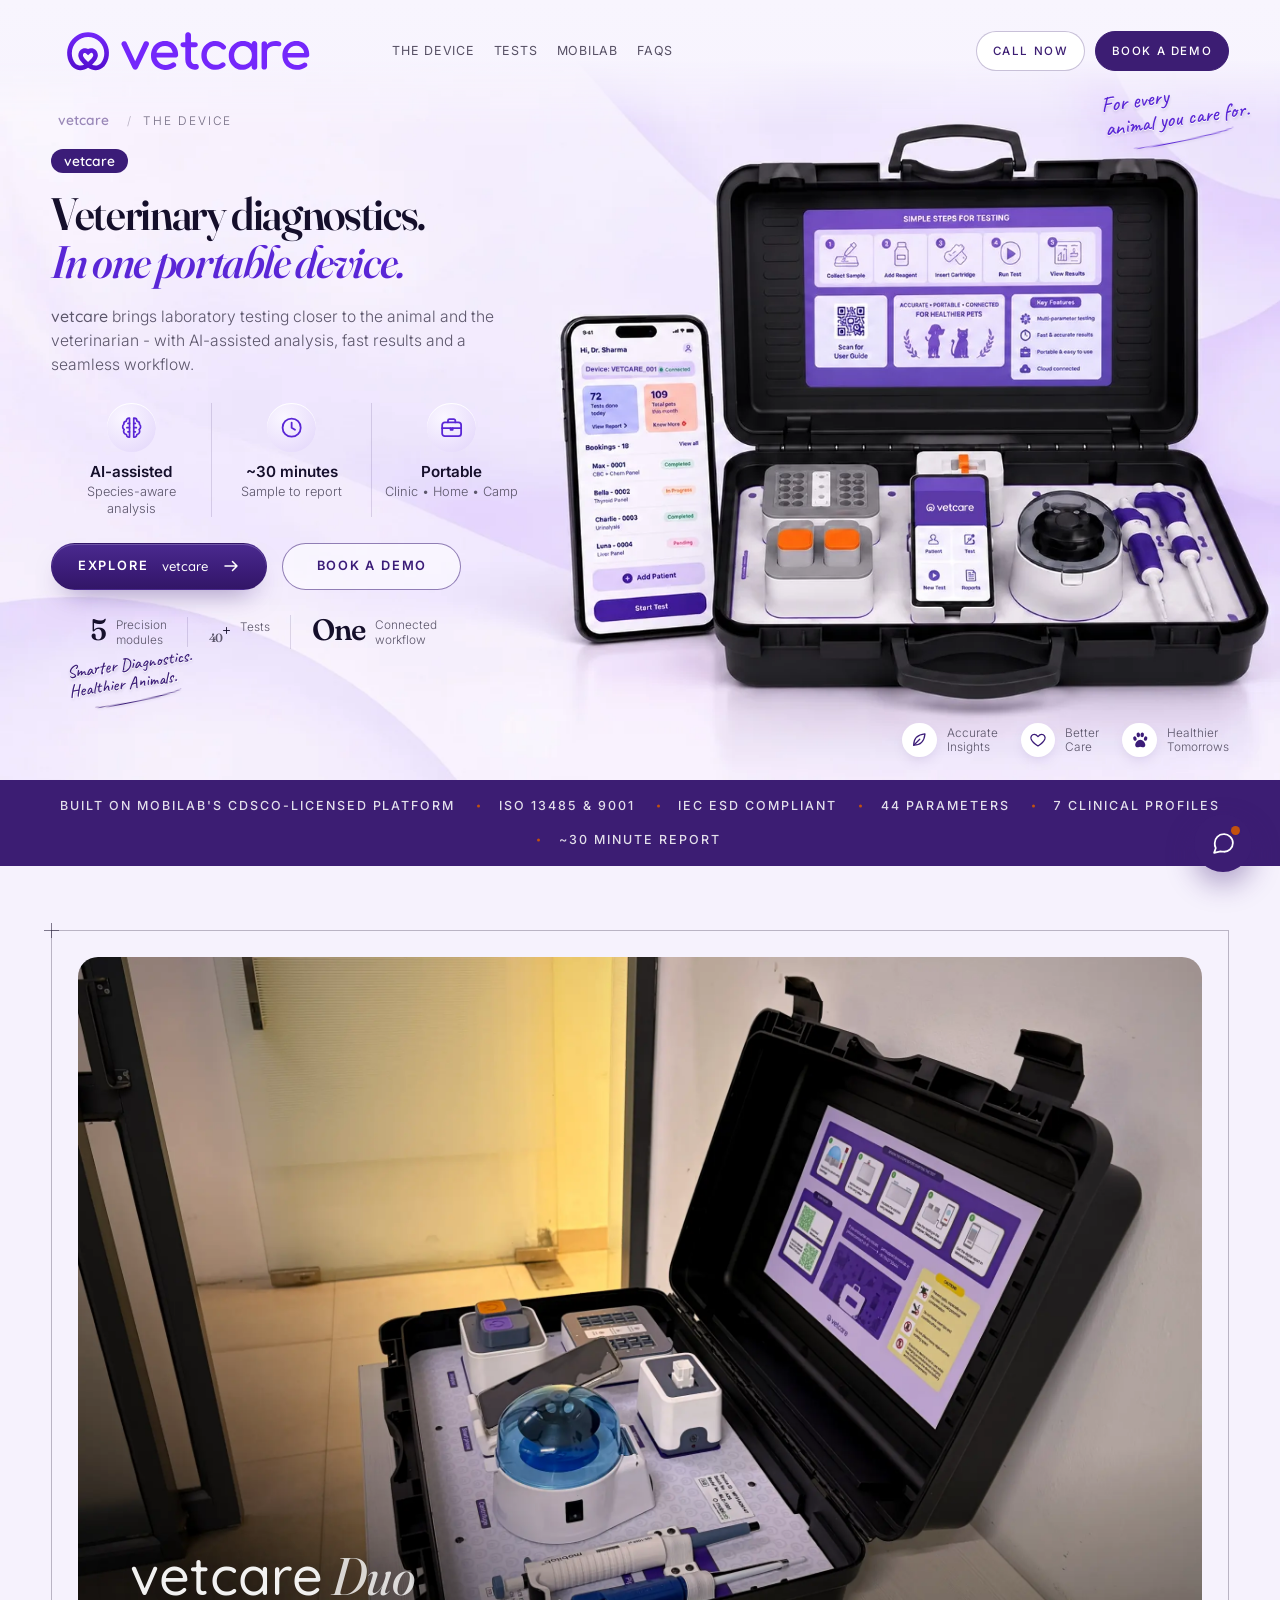
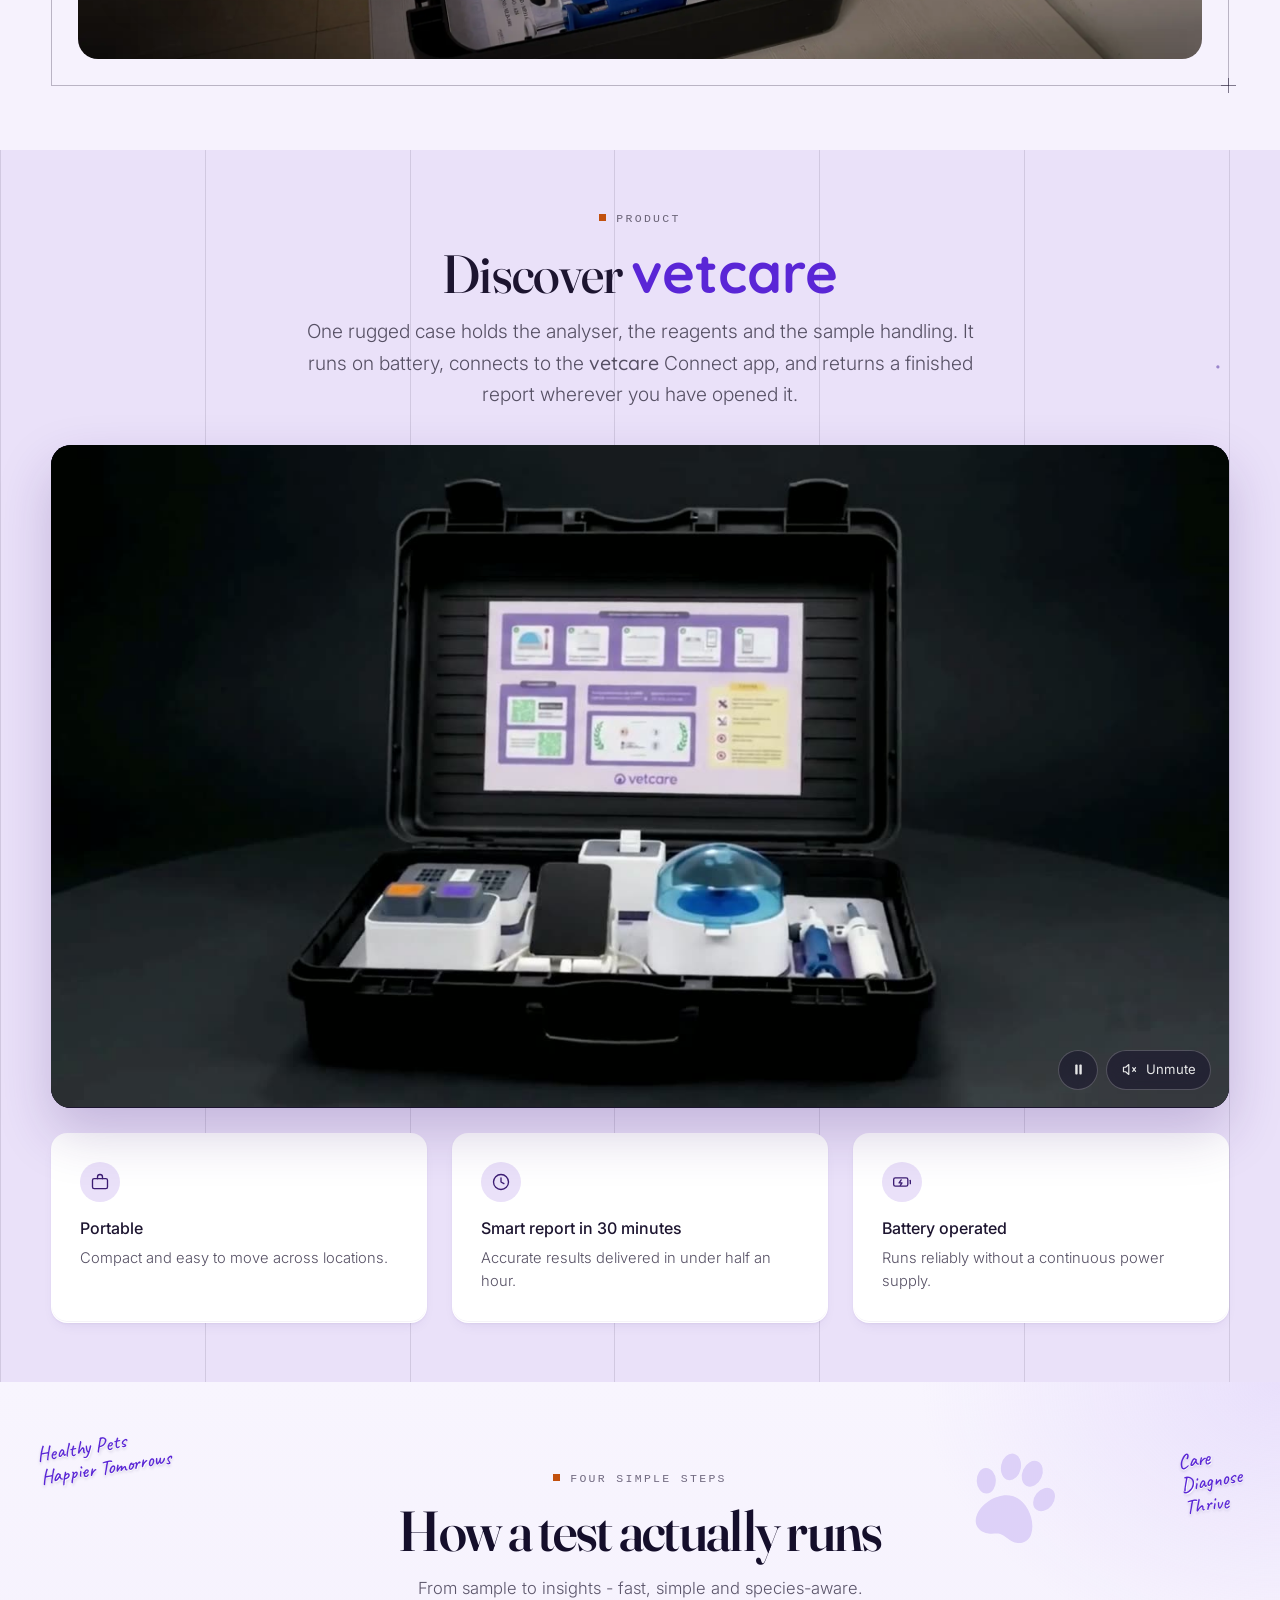
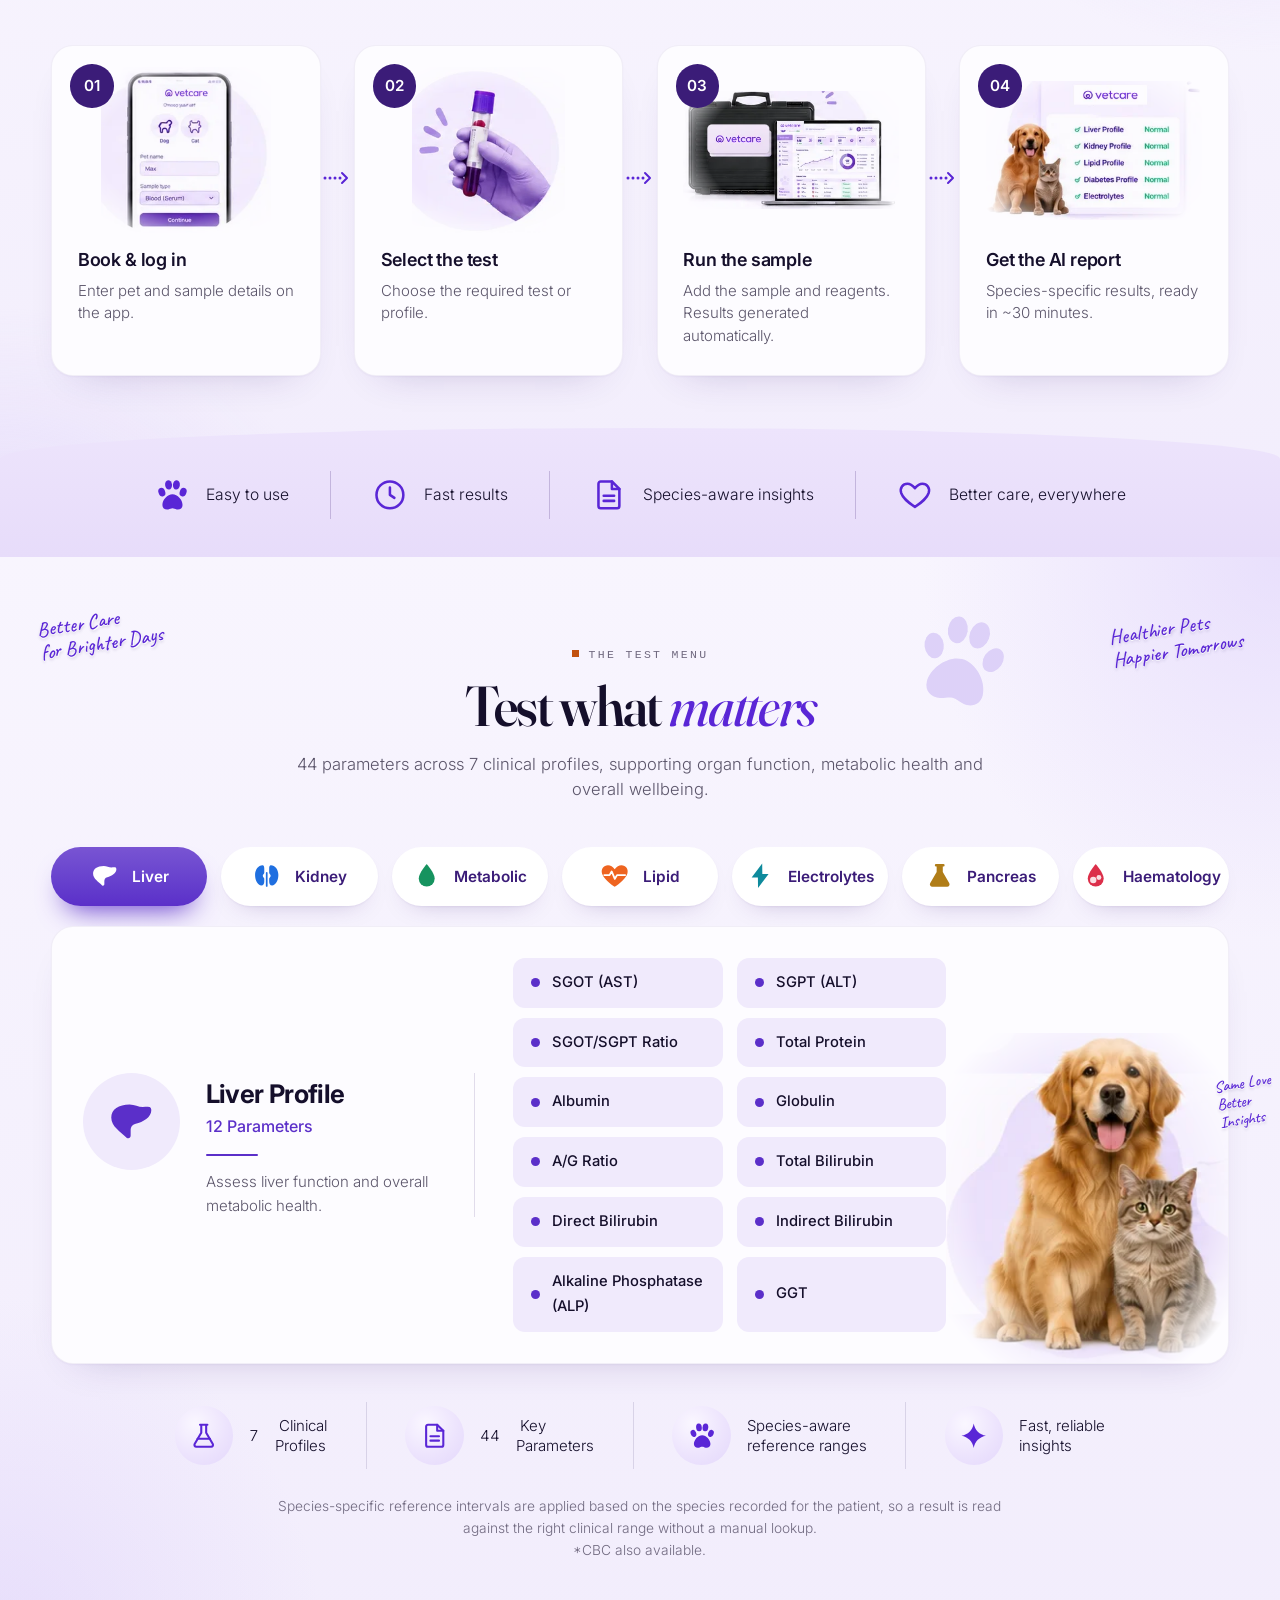
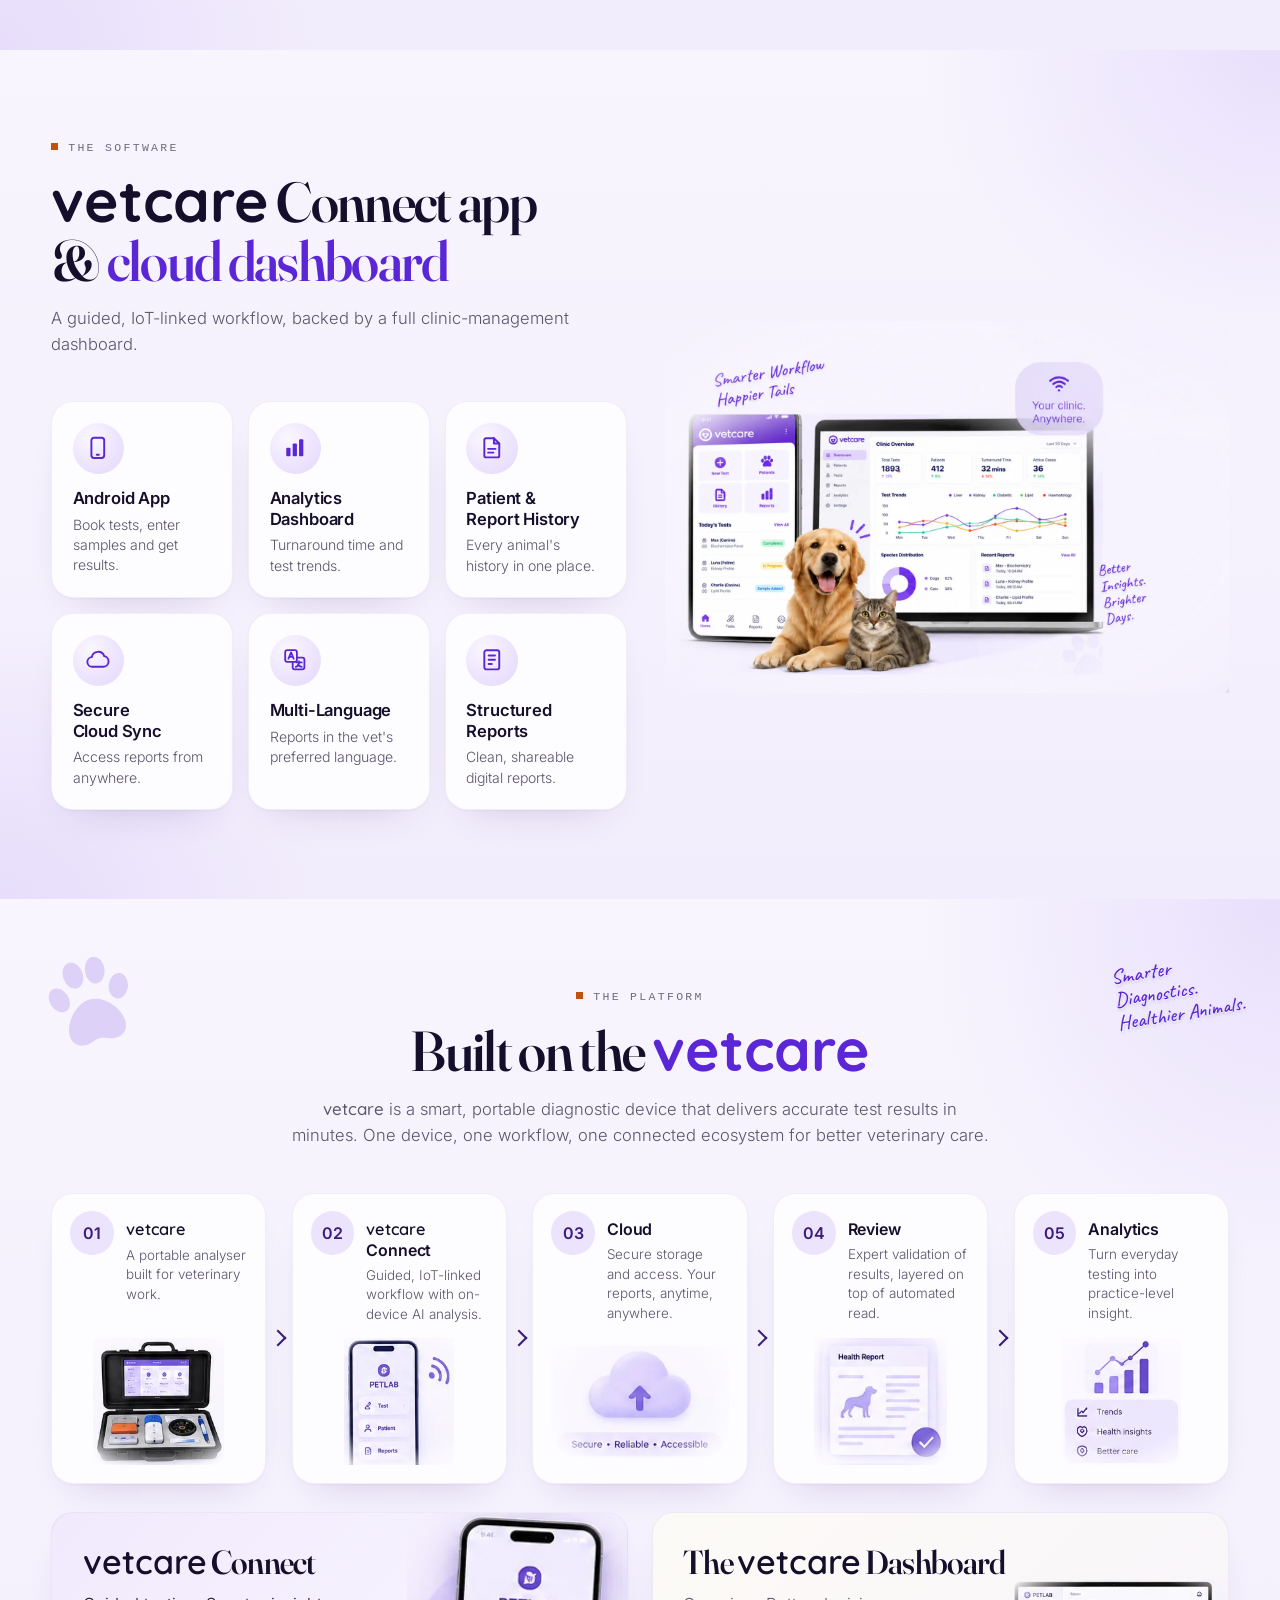
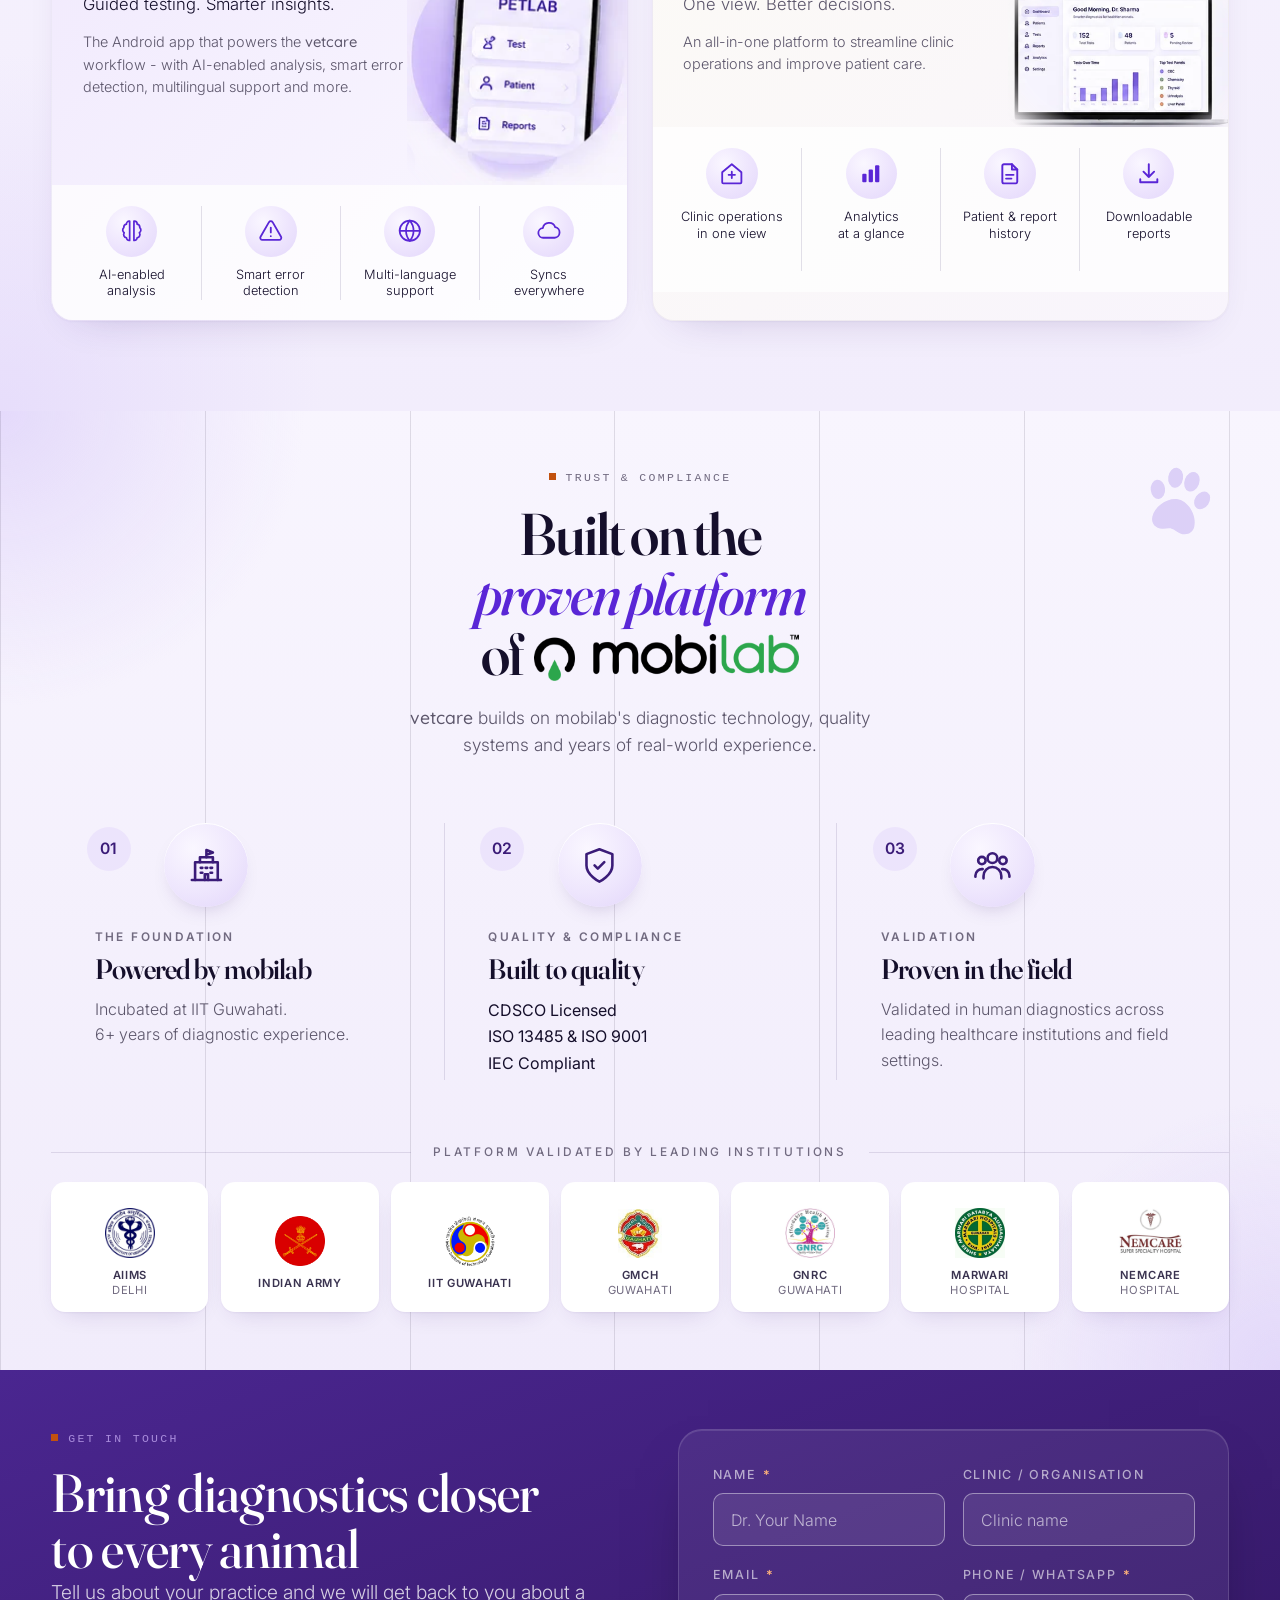
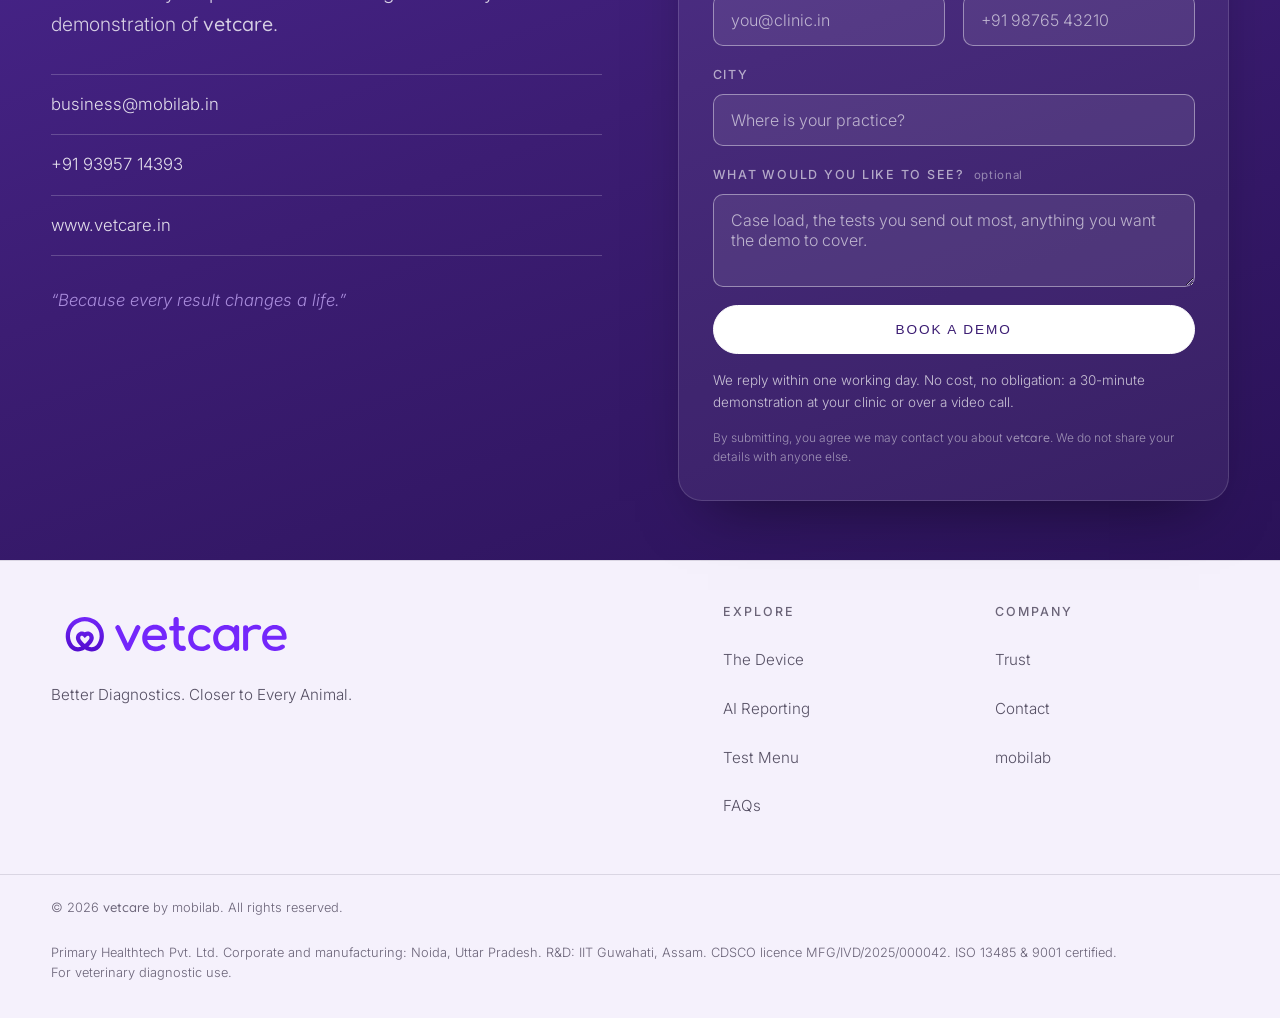
==== commit 938cc4d0: "Put real photography into the Duo shot and the pet gallery The Duo figure now carries a photograph o" ====
--- a/duo.html
+++ b/duo.html
@@ -31,7 +31,7 @@
 <link rel="preconnect" href="https://fonts.googleapis.com">
 <link rel="preconnect" href="https://fonts.gstatic.com" crossorigin>
 <link href="https://fonts.googleapis.com/css2?family=Fraunces:ital,opsz,wght@0,9..144,400..700;1,9..144,400..700&family=Inter:wght@300;400;500;600;700&family=Quicksand:wght@500;600;700&family=Caveat:wght@500;600&display=swap" rel="stylesheet">
-<link rel="stylesheet" href="styles.css?v=35">
+<link rel="stylesheet" href="styles.css?v=37">
 <script>document.documentElement.className+=' js';</script>
 <script type="application/ld+json">
 {
@@ -232,7 +232,7 @@
 <section class="section shot">
   <div class="wrap">
     <figure class="shot__fig x-frame reveal">
-      <picture><source srcset="assets/device/duo-hero.webp" type="image/webp"><img src="assets/device/duo-hero.jpg" loading="lazy" decoding="async" alt="The VETCARE Duo case open, showing its modules and on-device screen." width="1400" height="731"></picture>
+      <picture><source srcset="assets/device/duo-hero-photo.webp" type="image/webp"><img src="assets/device/duo-hero-photo.jpg" loading="lazy" decoding="async" alt="The VETCARE Duo case photographed open, its lid carrying the five test steps and its tray holding the analyser, reagent modules, smartphone, centrifuge and pipettes." width="2400" height="1500"></picture>
       <figcaption class="shot__name"><span class="x-brandword">VETCARE</span> <em>Duo</em></figcaption>
     </figure>
   </div>
--- a/styles.css
+++ b/styles.css
@@ -2461,11 +2461,14 @@
    it keeps the mockup's composition and never reaches the laptop or case.
    861–1279px: the copy stacks above the full photograph. Phones unchanged. */
 @media (min-width:1280px){
-  .hero--scene{min-height:calc(100vw * 879 / 1789)}
+  .hero--scene{min-height:calc(100vw * 941 / 1672)}
   .hero__bg{inset:0}
   .hero__layer,.hero__layer[style]{inset:0;width:100%;transform:none!important}
+  /* the frame now carries the render's own 1672/941, the way the product
+     page's hero does, so cover has nothing left to trim and the carry handle
+     stays whole instead of being cut off at the top edge */
   .hero__layer img{
-    width:100%;height:100%;object-fit:cover;object-position:100% 100%;
+    width:100%;height:100%;object-fit:cover;object-position:100% 50%;
     -webkit-mask-image:none;mask-image:none;
   }
   .hero__wash{
@@ -2698,12 +2701,19 @@
   font-size:clamp(.82rem,1vw,.98rem);line-height:1.5;
 }
 .cmp th,.cmp td{padding:clamp(10px,1.4vw,16px) clamp(12px,2vw,26px);text-align:left;vertical-align:middle}
-.cmp thead th{font-weight:500;letter-spacing:.08em;text-transform:uppercase;font-size:.72rem;color:var(--ink-faint);border-bottom:1px solid var(--rule-strong)}
+/* the header row names the two camps outright, so every row beneath it can
+   stay quiet and still be read as a side-by-side */
+.cmp thead th{
+  font-weight:600;letter-spacing:.1em;text-transform:uppercase;font-size:.76rem;
+  color:var(--ink-soft);padding-block:clamp(13px,1.6vw,19px);
+  border-bottom:1px solid var(--rule-strong);
+}
+.cmp thead th:nth-child(2){background:rgba(29,21,48,.045)}
 .cmp tbody th{font-weight:600;color:var(--ink-deep);width:30%}
 .cmp tbody td{color:var(--ink-soft);font-weight:300}
 .cmp tbody tr+tr th,.cmp tbody tr+tr td{border-top:1px solid var(--rule)}
 .cmp th:last-child,.cmp td:last-child{background:rgba(60,29,115,.06)}
-.cmp thead th:last-child{color:var(--purple)}
+.cmp thead th:last-child{color:#fff;background:var(--purple);border-bottom-color:var(--purple)}
 /* VETCARE's answer to each row, in the brand colour so the column reads as one */
 .cmp tbody td:last-child{color:var(--purple);font-weight:500}
 
@@ -2717,7 +2727,7 @@
   border-radius:50%;background:rgba(60,29,115,.09);color:var(--purple);
 }
 .cmp__ico svg{width:57%;height:57%}
-.cmp__hico{flex:none;width:19px;height:19px;color:var(--ink-soft)}
+.cmp__hico{flex:none;width:19px;height:19px}
 @media (max-width:640px){
   .cmp tbody th{width:34%}
   .cmp th,.cmp td{padding:10px 12px}
@@ -2761,7 +2771,7 @@
   margin-inline:-.03em;
   color:var(--em);
 }
-.rw__i{display:block;text-align:center;animation:rw-roll 6s cubic-bezier(.76,0,.24,1) infinite}
+.rw__i{display:block;text-align:center;animation:rw-roll 4s cubic-bezier(.76,0,.24,1) infinite}
 .rw__i>span{display:block}
 @keyframes rw-roll{
   0%,42%   {transform:translateY(0)}
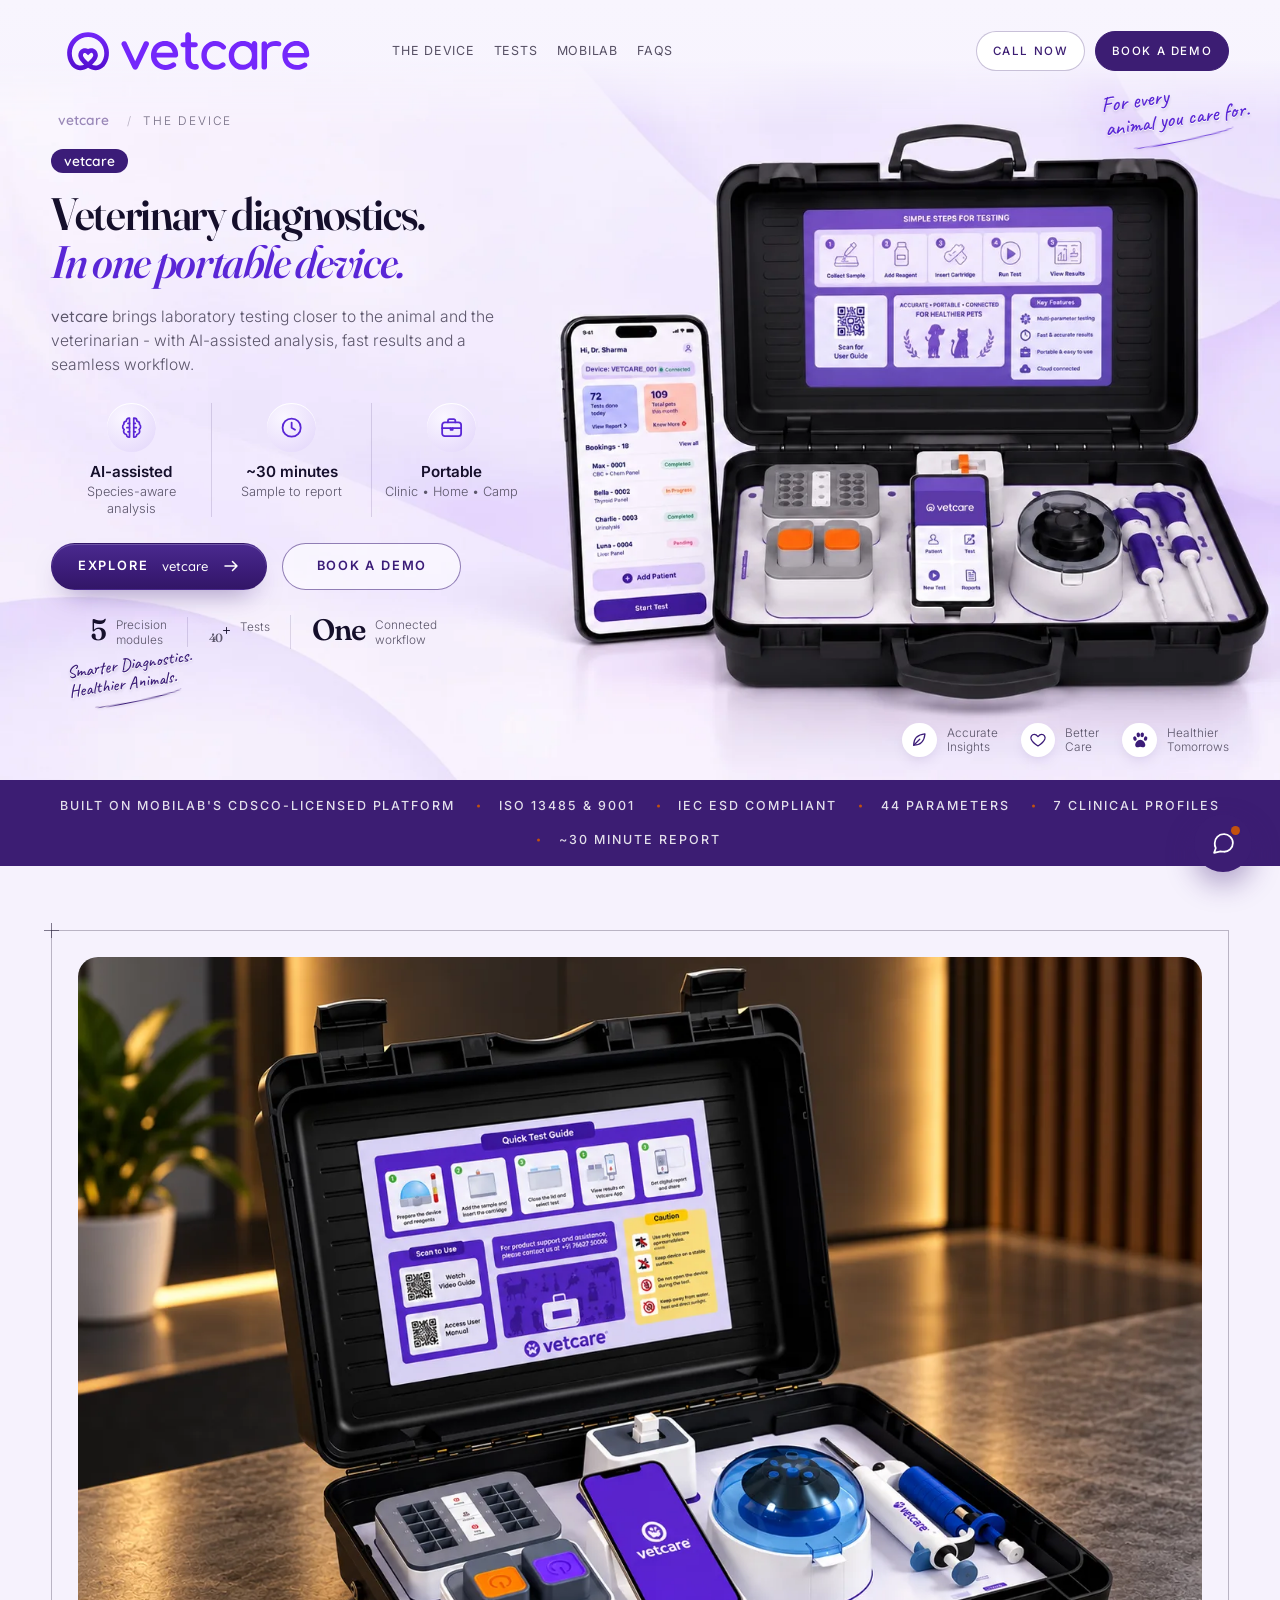
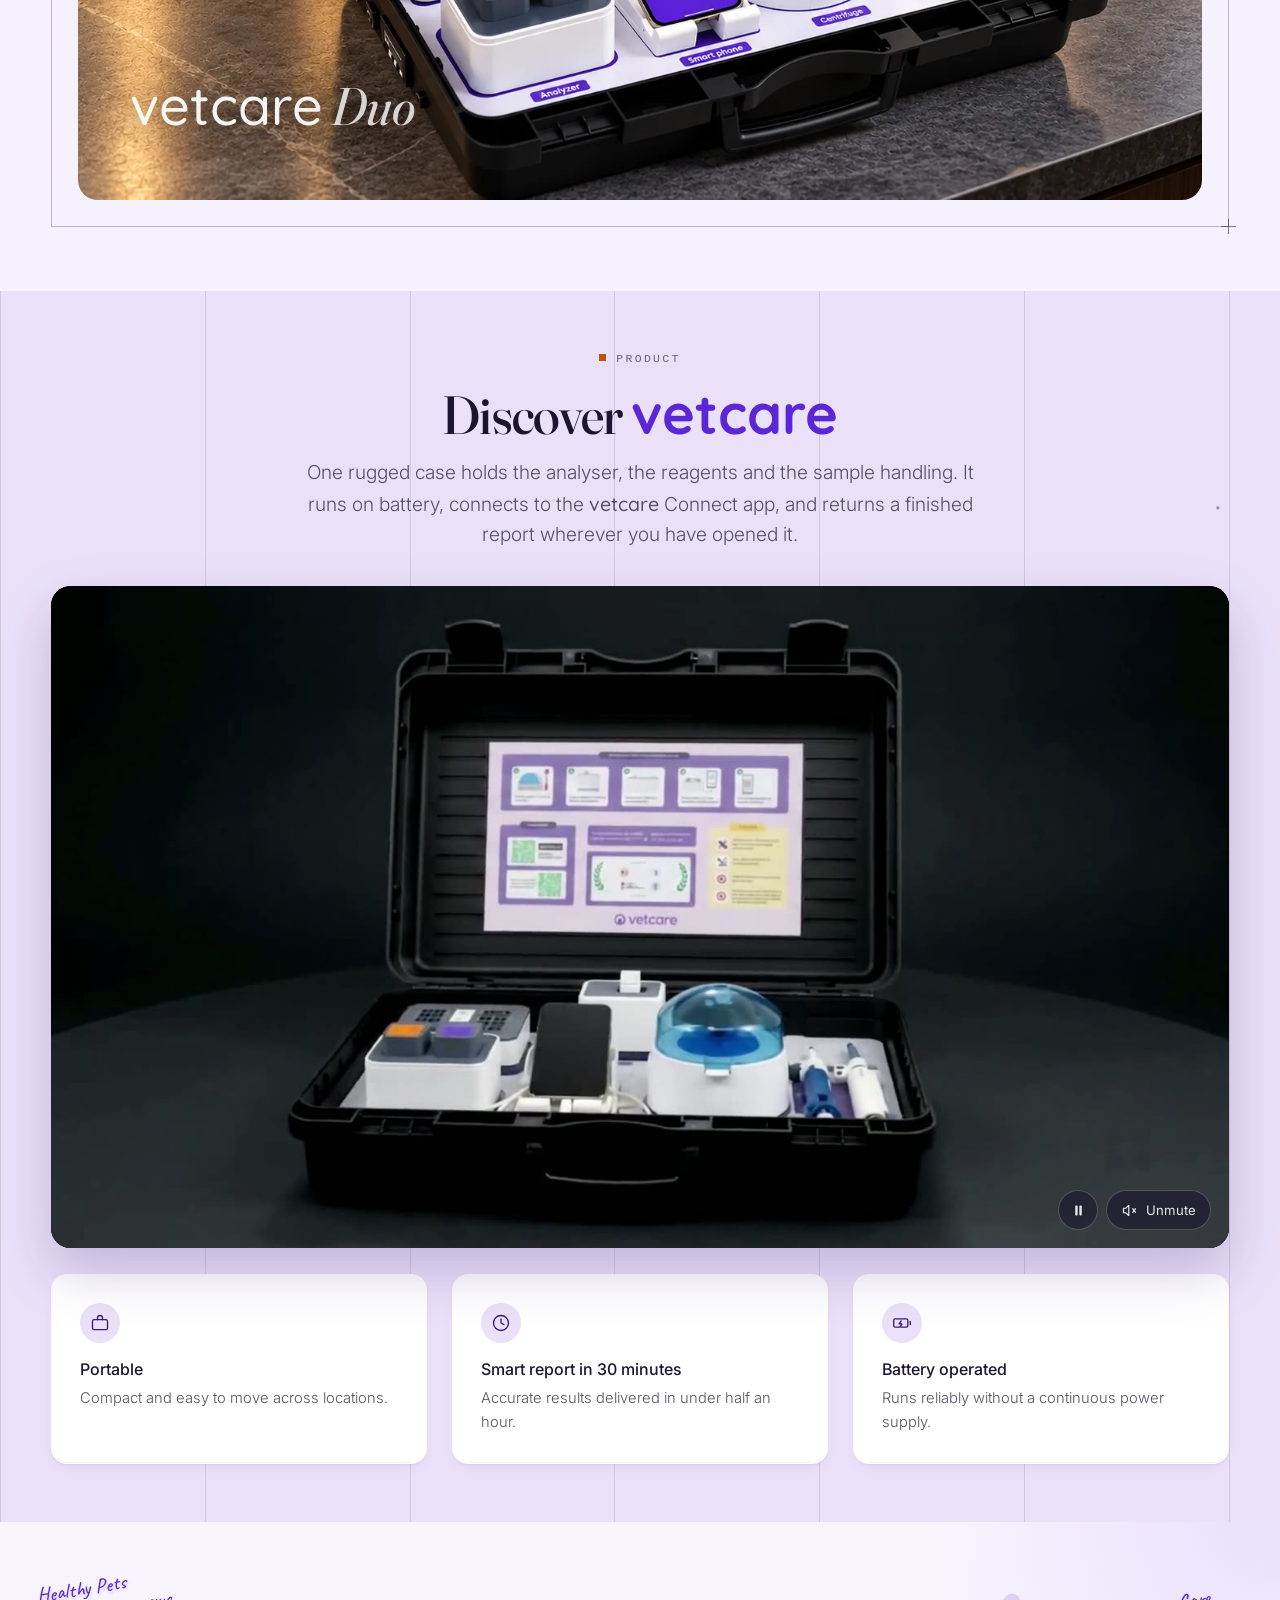
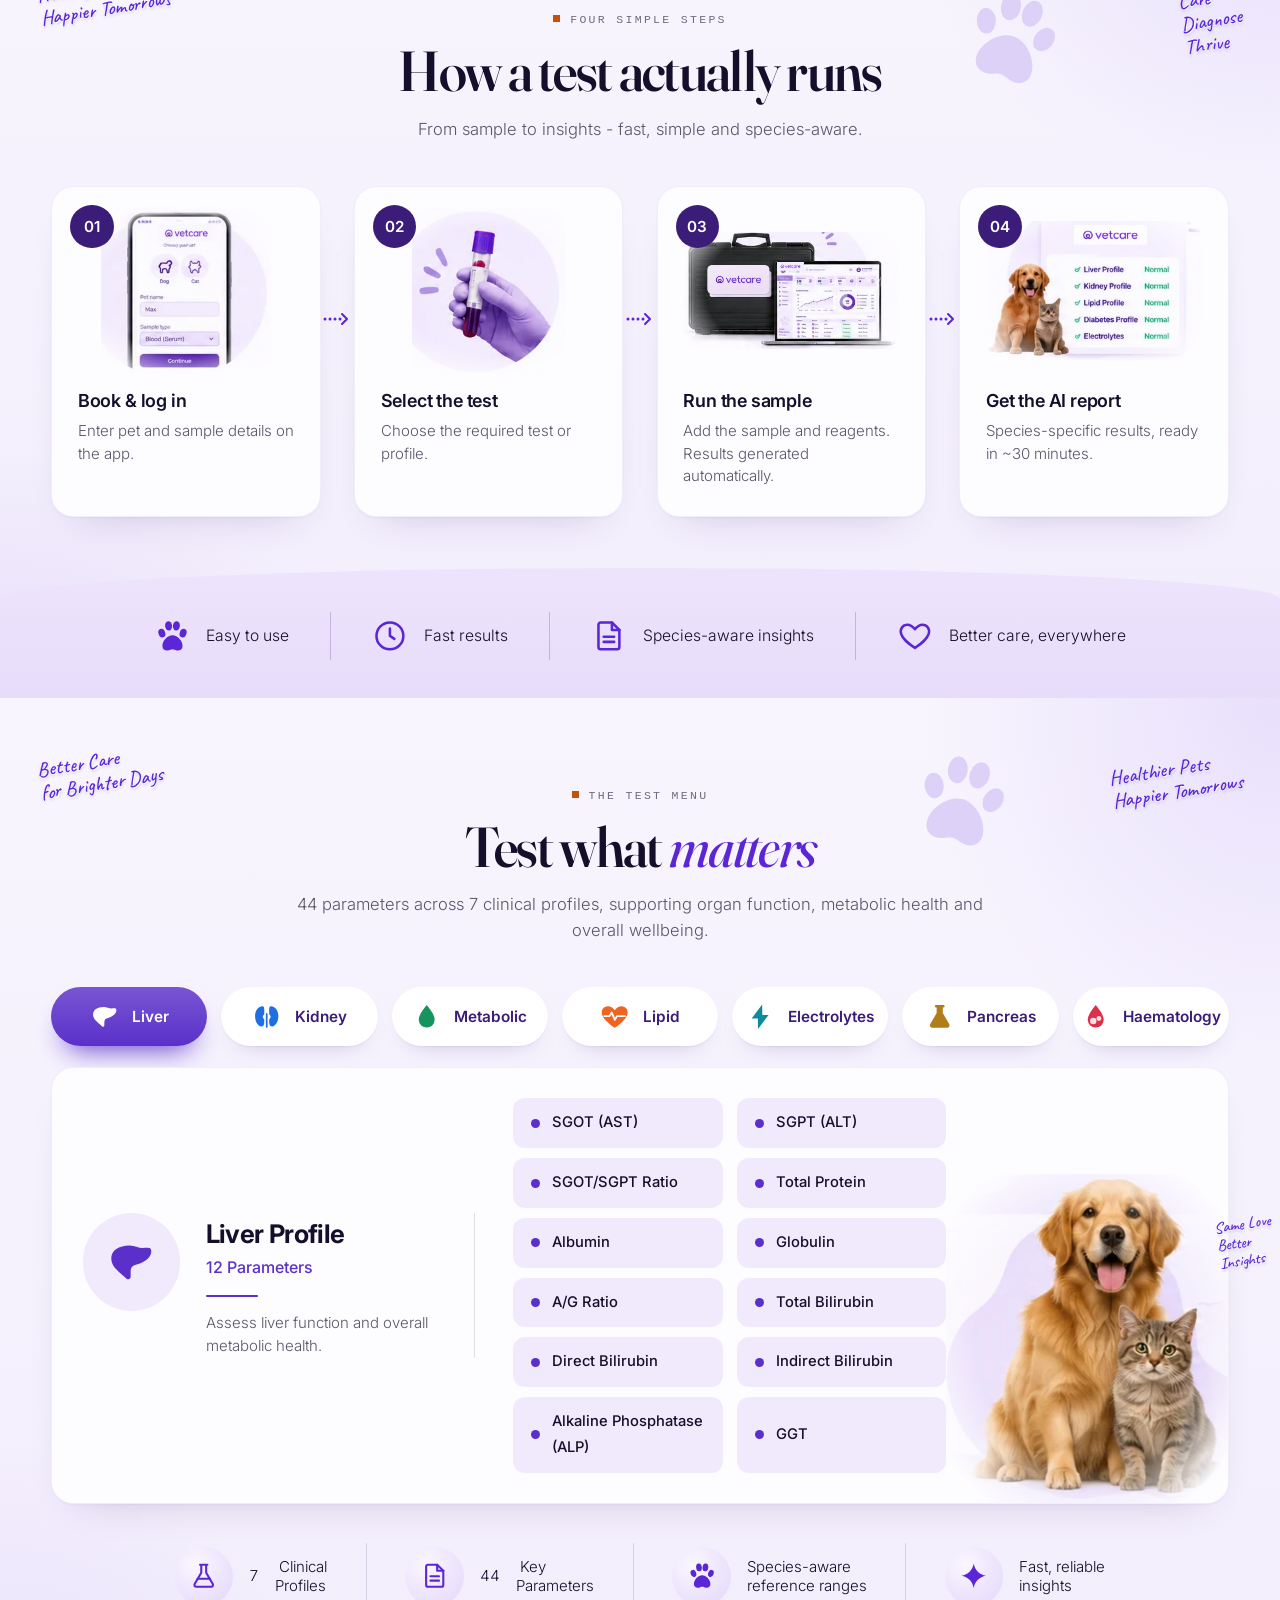
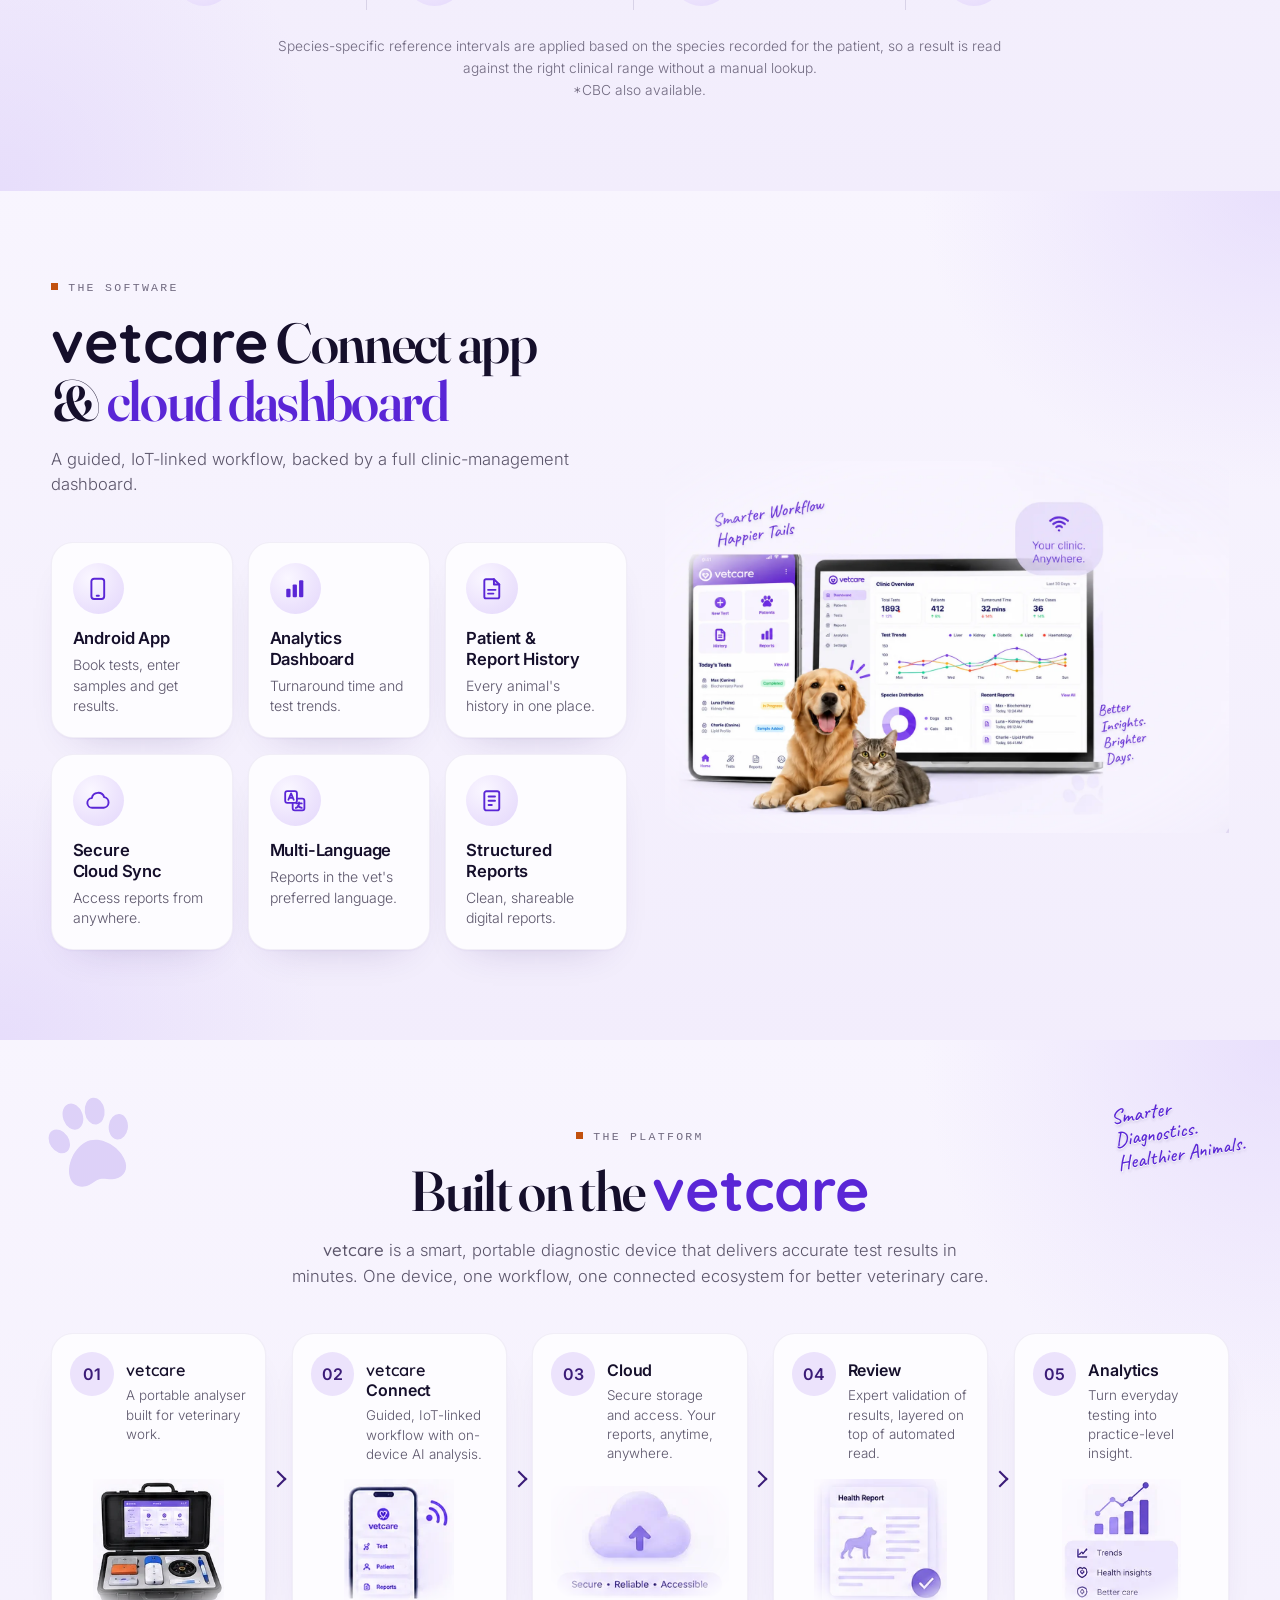
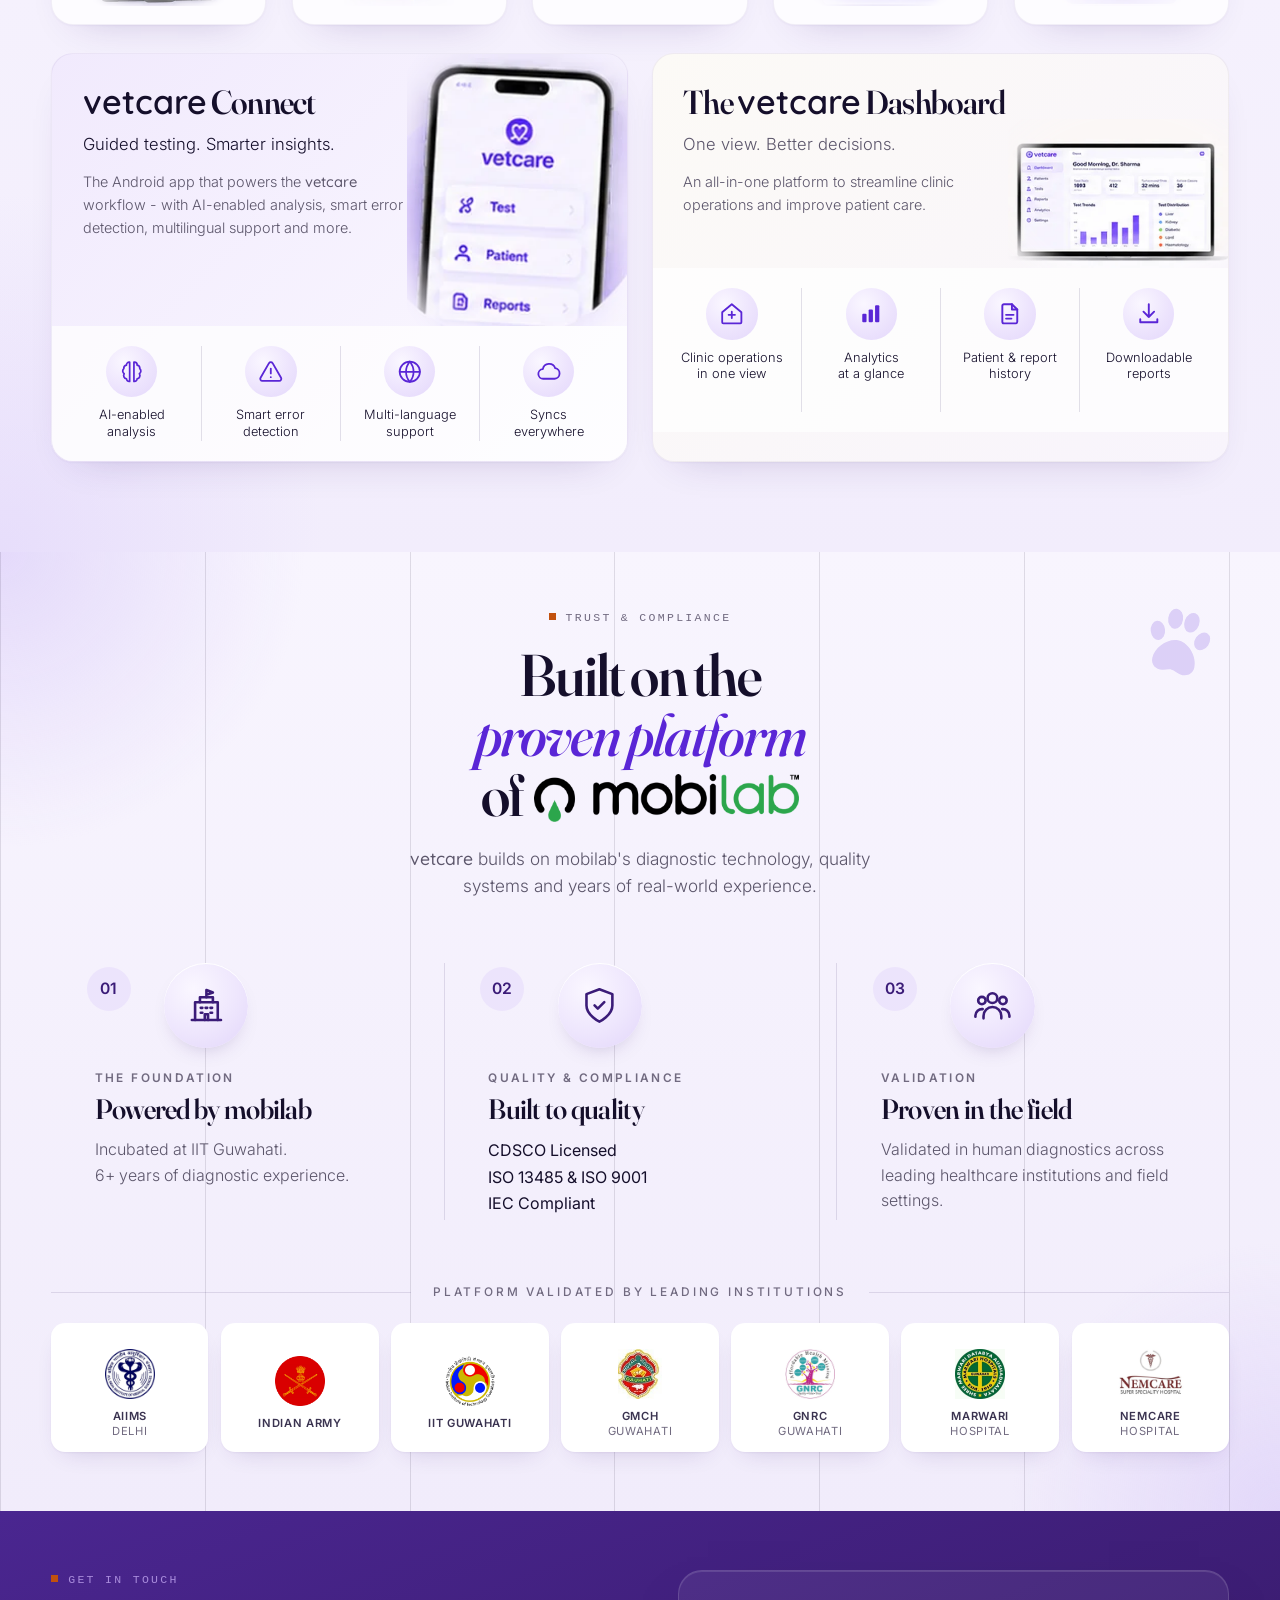
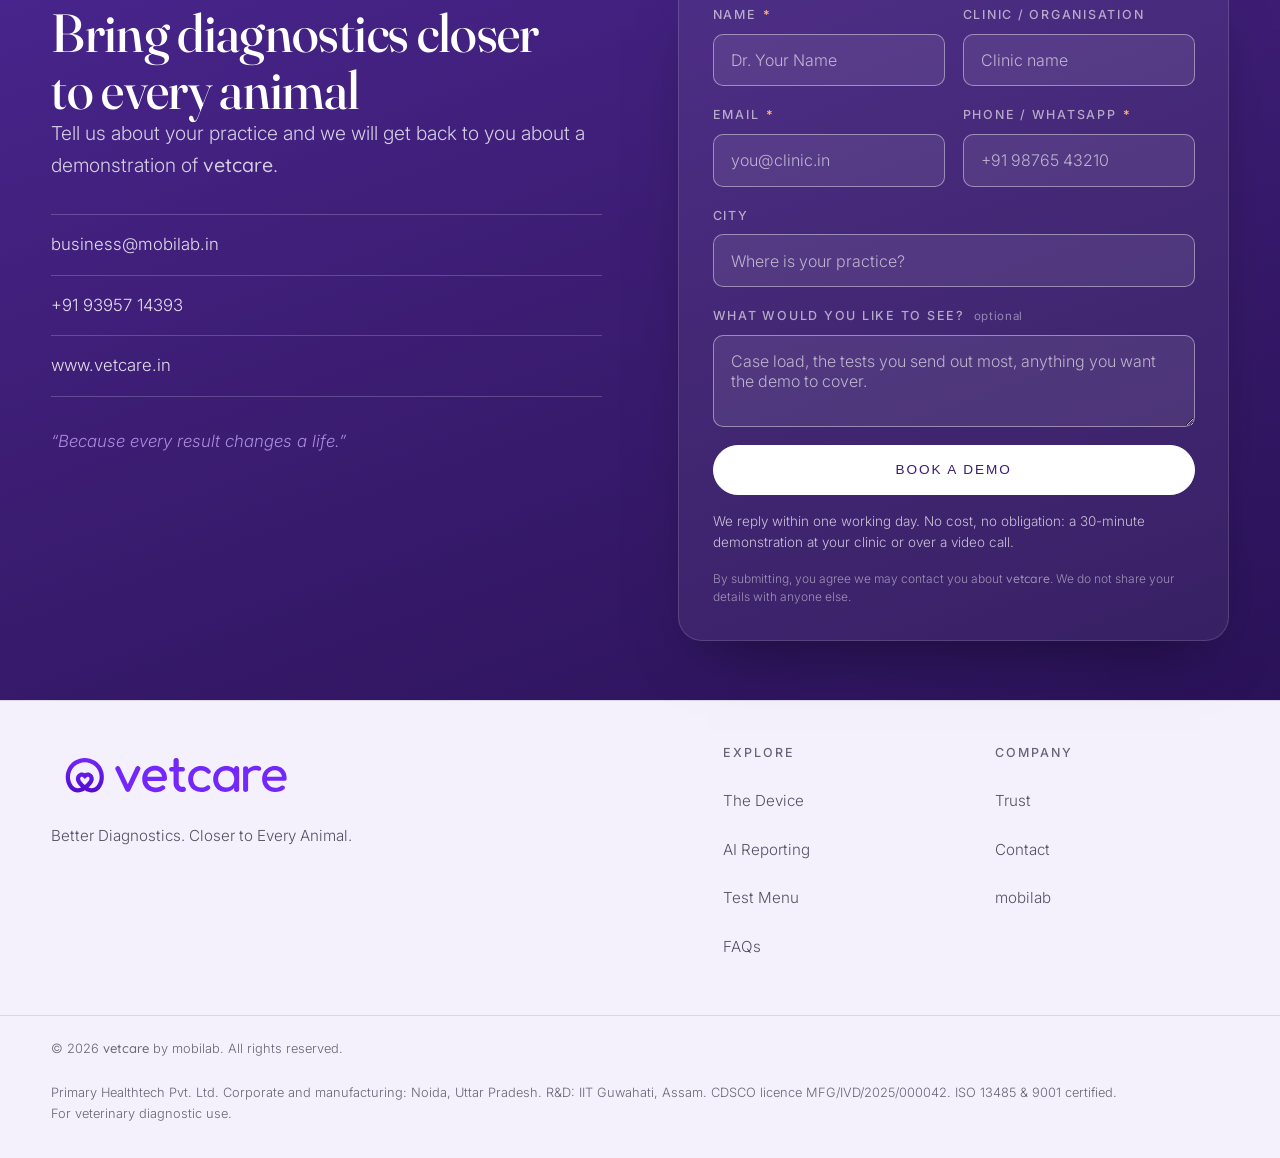
==== commit 36a55193: "Use the designer's artwork for the hero, Duo shot and platform scenes The homepage hero now carries " ====
--- a/duo.html
+++ b/duo.html
@@ -31,7 +31,7 @@
 <link rel="preconnect" href="https://fonts.googleapis.com">
 <link rel="preconnect" href="https://fonts.gstatic.com" crossorigin>
 <link href="https://fonts.googleapis.com/css2?family=Fraunces:ital,opsz,wght@0,9..144,400..700;1,9..144,400..700&family=Inter:wght@300;400;500;600;700&family=Quicksand:wght@500;600;700&family=Caveat:wght@500;600&display=swap" rel="stylesheet">
-<link rel="stylesheet" href="styles.css?v=37">
+<link rel="stylesheet" href="styles.css?v=39">
 <script>document.documentElement.className+=' js';</script>
 <script type="application/ld+json">
 {
@@ -232,7 +232,7 @@
 <section class="section shot">
   <div class="wrap">
     <figure class="shot__fig x-frame reveal">
-      <picture><source srcset="assets/device/duo-hero-photo.webp" type="image/webp"><img src="assets/device/duo-hero-photo.jpg" loading="lazy" decoding="async" alt="The VETCARE Duo case photographed open, its lid carrying the five test steps and its tray holding the analyser, reagent modules, smartphone, centrifuge and pipettes." width="2400" height="1500"></picture>
+      <picture><source srcset="assets/device/duo-hero-photo.webp?v=2" type="image/webp"><img src="assets/device/duo-hero-photo.jpg?v=2" loading="lazy" decoding="async" alt="The VETCARE Duo case open on a counter, its lid carrying the quick test guide and its tray holding the analyser, reagent cartridges, smartphone, centrifuge and pipettes." width="1448" height="1086"></picture>
       <figcaption class="shot__name"><span class="x-brandword">VETCARE</span> <em>Duo</em></figcaption>
     </figure>
   </div>
@@ -475,7 +475,7 @@
       <li class="x-card reveal"><div class="pf__top"><span class="pf__n">01</span><div><h3><span class="x-brandword">VETCARE</span></h3><p>A portable analyser built for veterinary work.</p></div></div>
         <picture><source srcset="assets/illustrations/platform-kit.webp" type="image/webp"><img class="pf__art" src="assets/illustrations/platform-kit.jpg" width="200" height="194" loading="lazy" decoding="async" alt="The VETCARE case open with its analyser and modules."></picture></li>
       <li class="x-card reveal" data-d="1"><div class="pf__top"><span class="pf__n">02</span><div><h3><span class="x-brandword">VETCARE</span> Connect</h3><p>Guided, IoT-linked workflow with on-device AI analysis.</p></div></div>
-        <picture><source srcset="assets/illustrations/platform-connect.webp" type="image/webp"><img class="pf__art" src="assets/illustrations/platform-connect.jpg" width="167" height="192" loading="lazy" decoding="async" alt="The VETCARE Connect app on a phone, connected wirelessly."></picture></li>
+        <picture><source srcset="assets/illustrations/platform-connect.webp?v=2" type="image/webp"><img class="pf__art" src="assets/illustrations/platform-connect.jpg?v=2" width="167" height="192" loading="lazy" decoding="async" alt="The VETCARE Connect app on a phone, connected wirelessly."></picture></li>
       <li class="x-card reveal" data-d="2"><div class="pf__top"><span class="pf__n">03</span><div><h3>Cloud</h3><p>Secure storage and access. Your reports, anytime, anywhere.</p></div></div>
         <picture><source srcset="assets/illustrations/platform-cloud.webp" type="image/webp"><img class="pf__art" src="assets/illustrations/platform-cloud.jpg" width="228" height="144" loading="lazy" decoding="async" alt="A cloud upload icon labelled secure, reliable and accessible."></picture></li>
       <li class="x-card reveal" data-d="3"><div class="pf__top"><span class="pf__n">04</span><div><h3>Review</h3><p>Expert validation of results, layered on top of automated read.</p></div></div>
@@ -491,7 +491,7 @@
           <p class="pf__psub">Guided testing. Smarter insights.</p>
           <p class="pf__pdesc">The Android app that powers the <span class="x-brandword">VETCARE</span> workflow - with AI-enabled analysis, smart error detection, multilingual support and more.</p>
         </div>
-        <picture><source srcset="assets/illustrations/platform-connect-phone.webp" type="image/webp"><img class="pf__pimg" src="assets/illustrations/platform-connect-phone.jpg" width="217" height="268" loading="lazy" decoding="async" alt="The VETCARE Connect app home screen with test, patient and reports."></picture>
+        <picture><source srcset="assets/illustrations/platform-connect-phone.webp?v=2" type="image/webp"><img class="pf__pimg" src="assets/illustrations/platform-connect-phone.jpg?v=2" width="217" height="268" loading="lazy" decoding="async" alt="The VETCARE Connect app home screen with test, patient and reports."></picture>
         <ul class="pf__feats">
           <li><span class="x-ico" aria-hidden="true"><svg viewBox="0 0 24 24" fill="none" stroke="currentColor" stroke-width="1.6" stroke-linecap="round" stroke-linejoin="round"><path d="M9.5 3A2.5 2.5 0 0 0 7 5.5v.3A3 3 0 0 0 4.5 9a3 3 0 0 0 .4 4.8A3 3 0 0 0 7 18.5 2.5 2.5 0 0 0 9.5 21h.5V3z"/><path d="M14.5 3A2.5 2.5 0 0 1 17 5.5v.3A3 3 0 0 1 19.5 9a3 3 0 0 1-.4 4.8A3 3 0 0 1 17 18.5 2.5 2.5 0 0 1 14.5 21H14V3z"/></svg></span>AI-enabled<br>analysis</li>
           <li><span class="x-ico" aria-hidden="true"><svg viewBox="0 0 24 24" fill="none" stroke="currentColor" stroke-width="1.7" stroke-linecap="round" stroke-linejoin="round"><path d="M10.3 3.9 2.4 17.6A2 2 0 0 0 4.1 20.6h15.8a2 2 0 0 0 1.7-3L13.7 3.9a2 2 0 0 0-3.4 0z"/><path d="M12 9v4.5M12 17h.01"/></svg></span>Smart error<br>detection</li>
@@ -506,7 +506,7 @@
           <p class="pf__psub">One view. Better decisions.</p>
           <p class="pf__pdesc">An all-in-one platform to streamline clinic operations and improve patient care.</p>
         </div>
-        <picture><source srcset="assets/illustrations/platform-dashboard.webp" type="image/webp"><img class="pf__pimg" src="assets/illustrations/platform-dashboard.jpg" width="361" height="244" loading="lazy" decoding="async" alt="The VETCARE dashboard on a laptop with tests over time and top test panels."></picture>
+        <picture><source srcset="assets/illustrations/platform-dashboard.webp?v=2" type="image/webp"><img class="pf__pimg" src="assets/illustrations/platform-dashboard.jpg?v=2" width="361" height="244" loading="lazy" decoding="async" alt="The VETCARE dashboard on a laptop with tests over time and top test panels."></picture>
         <ul class="pf__feats">
           <li><span class="x-ico" aria-hidden="true"><svg viewBox="0 0 24 24" fill="none" stroke="currentColor" stroke-width="1.7" stroke-linecap="round" stroke-linejoin="round"><path d="M3 10.5 12 3l9 7.5V20a1 1 0 0 1-1 1H4a1 1 0 0 1-1-1z"/><path d="M12 10v6M9 13h6"/></svg></span>Clinic operations<br>in one view</li>
           <li><span class="x-ico" aria-hidden="true"><svg viewBox="0 0 24 24" fill="currentColor"><rect x="4" y="12" width="4" height="8" rx="1"/><rect x="10" y="8" width="4" height="12" rx="1"/><rect x="16" y="4" width="4" height="16" rx="1"/></svg></span>Analytics<br>at a glance</li>
--- a/styles.css
+++ b/styles.css
@@ -1491,10 +1491,13 @@
 }
 @media (max-width:860px){
   .hero--scene{min-height:0;display:flex;flex-direction:column;align-items:stretch}
-  .hero__bg{position:relative;inset:auto;order:2;z-index:0;width:100%;aspect-ratio:4/3;margin-top:-10px}
+  /* a 4/3 window onto a 1789/879 photograph keeps about two thirds of its
+     width; held to the right it keeps the case, both screens and the vet,
+     and gives up the counter and window on the left */
+  .hero__bg{position:relative;inset:auto;order:2;z-index:0;width:100%;aspect-ratio:5/4;margin-top:-10px}
   .hero__layer{position:absolute;inset:0;width:auto}
   .hero__layer img{
-    width:100%;height:100%;object-fit:cover;object-position:78% 60%;
+    width:100%;height:100%;object-fit:cover;object-position:94% 60%;
     -webkit-mask-image:linear-gradient(180deg,transparent 0%,#000 18%);mask-image:linear-gradient(180deg,transparent 0%,#000 18%);
     -webkit-mask-composite:source-over;mask-composite:add;
   }
@@ -2306,6 +2309,14 @@
 .tm__stats li+li{border-left:1px solid var(--x-line)}
 .tm__stats .x-ico{width:clamp(54px,4.6vw,72px)}
 .tm__foot{max-width:56em;margin:clamp(18px,2vw,28px) auto 0;text-align:center;font-size:.86rem;line-height:1.6;color:var(--x-faint)}
+/* a parameter still going through validation carries a star in its profile's
+   own colour; the key under the card is the only place that explains it */
+.tm__params .tm__uv{margin-left:.2em;font-size:.86em;font-weight:700;color:var(--pc);top:-.15em}
+.tm__key{
+  max-width:46em;margin:clamp(14px,1.7vw,22px) auto 0;text-align:center;
+  font-size:.84rem;line-height:1.6;color:var(--x-faint);
+}
+.tm__key b{font-weight:700;color:var(--x-em)}
 
 /* ── the software ── */
 .sw__grid{display:grid;grid-template-columns:minmax(0,1fr) minmax(0,.98fr);gap:clamp(24px,3vw,56px);align-items:center}
@@ -2461,14 +2472,13 @@
    it keeps the mockup's composition and never reaches the laptop or case.
    861–1279px: the copy stacks above the full photograph. Phones unchanged. */
 @media (min-width:1280px){
-  .hero--scene{min-height:calc(100vw * 941 / 1672)}
+  .hero--scene{min-height:calc(100vw * 879 / 1789)}
   .hero__bg{inset:0}
   .hero__layer,.hero__layer[style]{inset:0;width:100%;transform:none!important}
-  /* the frame now carries the render's own 1672/941, the way the product
-     page's hero does, so cover has nothing left to trim and the carry handle
-     stays whole instead of being cut off at the top edge */
+  /* the photograph is 1789/879, the frame's own ratio, so cover has nothing
+     to trim — it fills edge to edge exactly as composed */
   .hero__layer img{
-    width:100%;height:100%;object-fit:cover;object-position:100% 50%;
+    width:100%;height:100%;object-fit:cover;object-position:100% 100%;
     -webkit-mask-image:none;mask-image:none;
   }
   .hero__wash{
